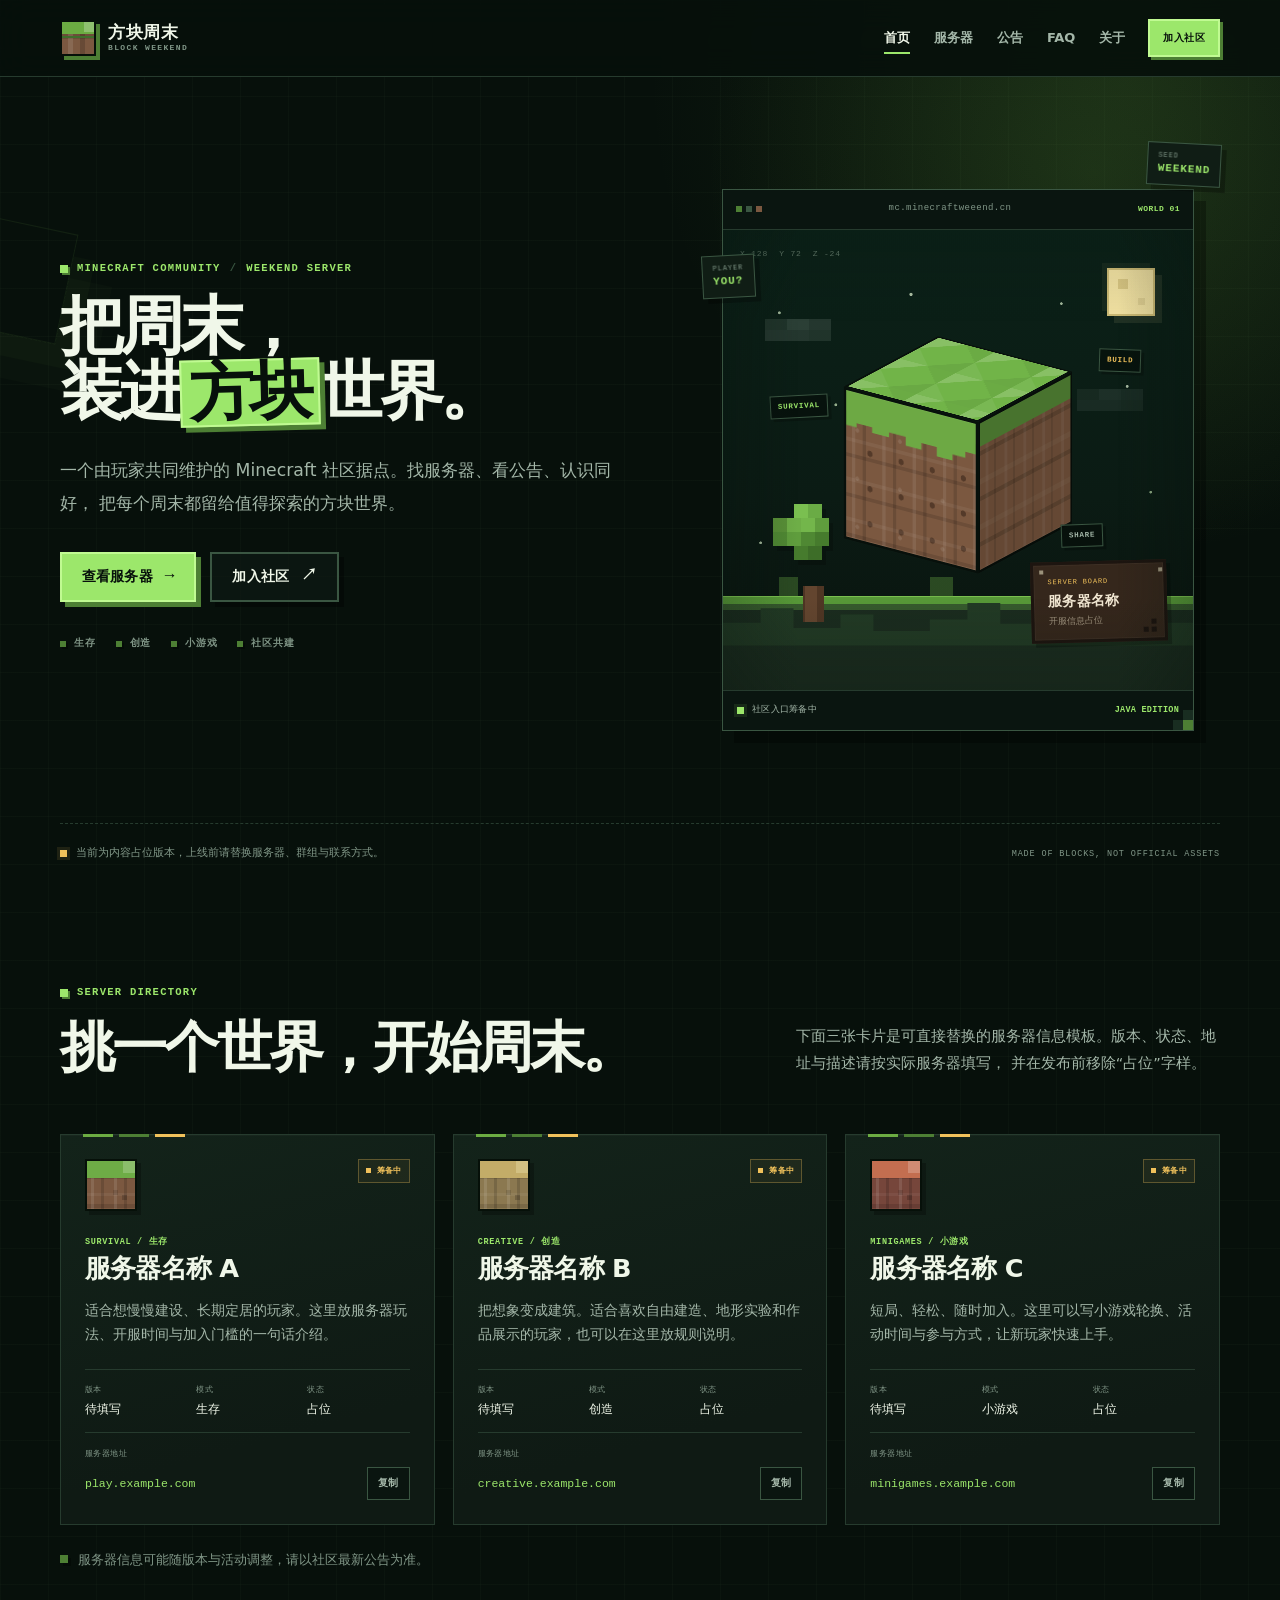
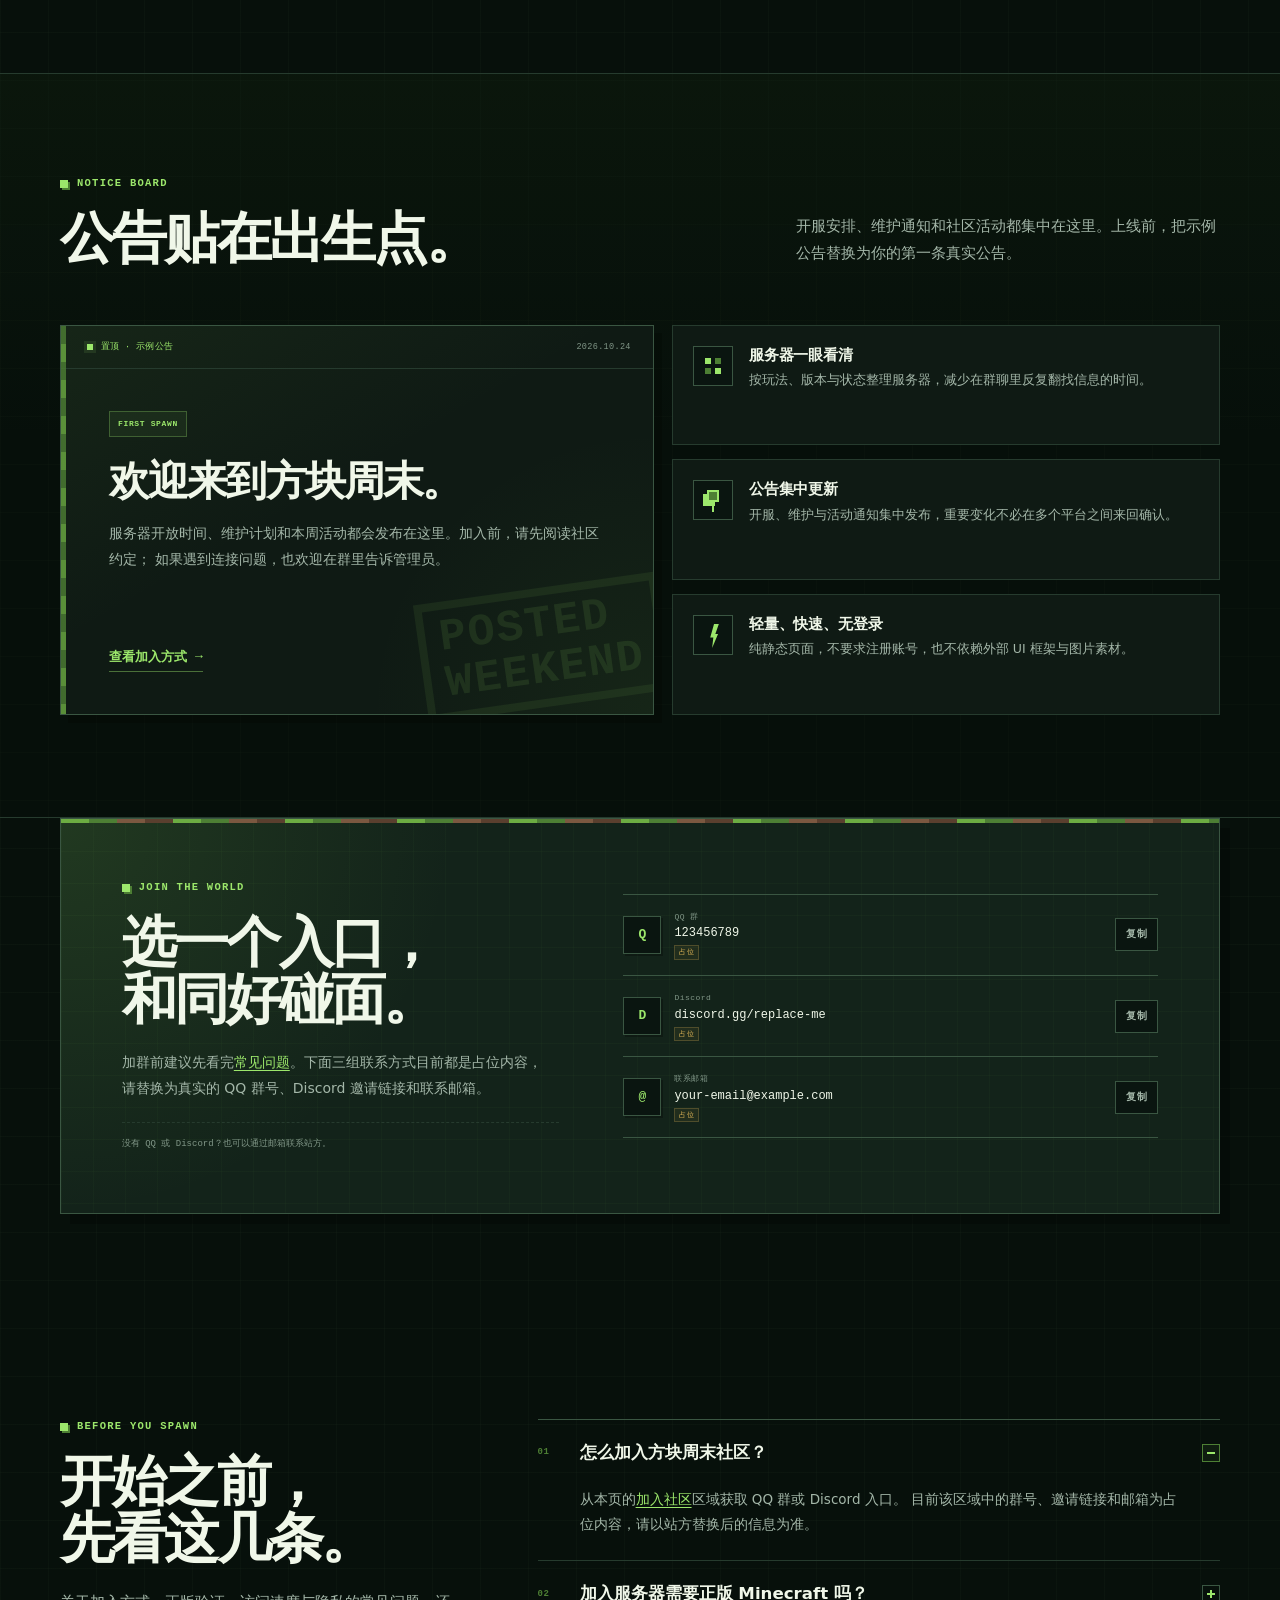
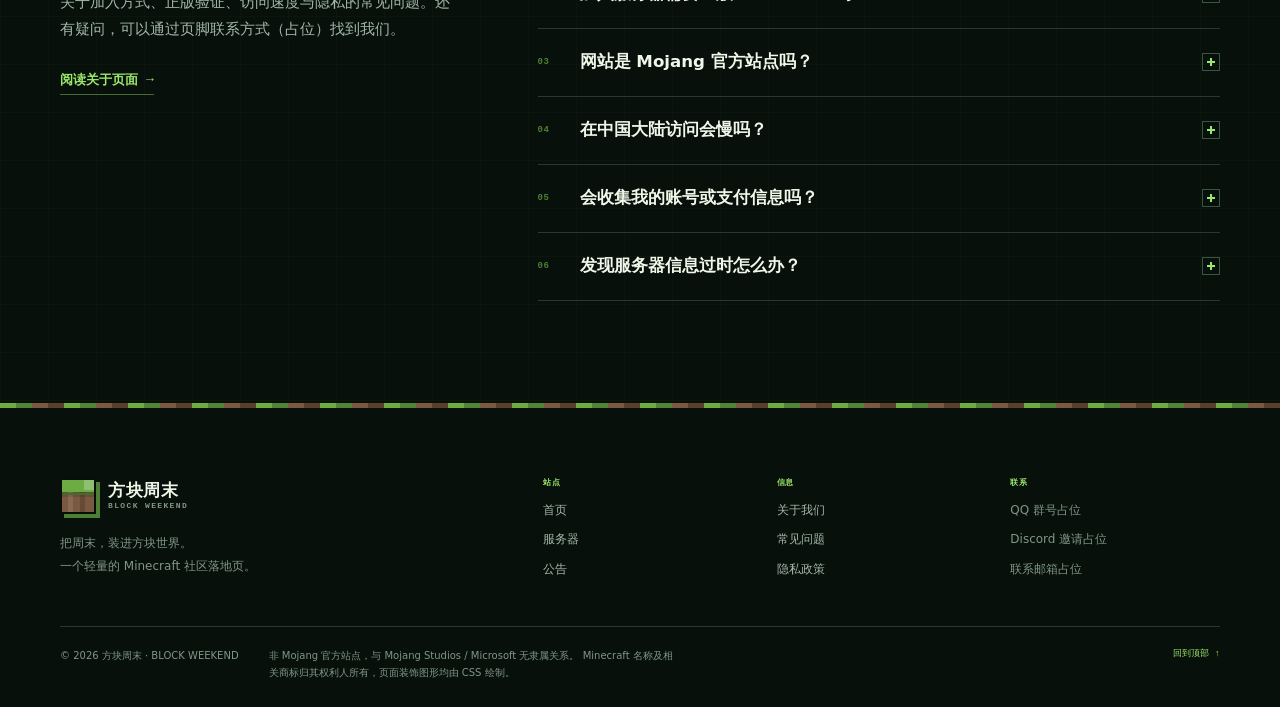
==== index.html @ be3f023f "Add files via upload" ====
<!DOCTYPE html>
<html lang="zh-CN">
<head>
  <meta charset="UTF-8">
  <meta name="viewport" content="width=device-width, initial-scale=1">
  <title>方块周末｜Minecraft 玩家社区与服务器导航</title>
  <meta name="description" content="方块周末是一处 Minecraft 玩家社区据点：浏览服务器导航、查看开服公告、了解加入方式。纯静态轻量页面，手机与桌面都能流畅访问。">
  <meta name="keywords" content="Minecraft,我的世界,MC服务器,服务器导航,Minecraft社区,方块周末,开服公告">
  <meta name="author" content="方块周末">
  <meta name="theme-color" content="#0a120e">
  <meta name="color-scheme" content="dark">
  <meta name="referrer" content="strict-origin-when-cross-origin">
  <link rel="canonical" href="https://mc.minecraftweeend.cn/">
  <link rel="icon" href="assets/img/favicon.svg" type="image/svg+xml">
  <link rel="stylesheet" href="assets/css/style.css">

  <!-- Open Graph / 社交平台分享信息 -->
  <meta property="og:locale" content="zh_CN">
  <meta property="og:type" content="website">
  <meta property="og:site_name" content="方块周末">
  <meta property="og:title" content="方块周末｜把周末，装进方块世界">
  <meta property="og:description" content="Minecraft 玩家社区与服务器导航：找服务器、看公告、认识同好。">
  <meta property="og:url" content="https://mc.minecraftweeend.cn/">
  <meta property="og:image" content="https://mc.minecraftweeend.cn/assets/img/og-cover.png">
  <meta property="og:image:type" content="image/png">
  <meta property="og:image:width" content="1200">
  <meta property="og:image:height" content="630">
  <meta property="og:image:alt" content="方块周末站点封面：深色像素风背景上的草方块与站点名称">
  <meta name="twitter:card" content="summary_large_image">
  <meta name="twitter:title" content="方块周末｜Minecraft 玩家社区与服务器导航">
  <meta name="twitter:description" content="找服务器、看公告、认识同好。一个轻量的 Minecraft 社区落地页。">
  <meta name="twitter:image" content="https://mc.minecraftweeend.cn/assets/img/og-cover.png">

  <!-- 尽早标记 JS 可用，移动端导航和渐进增强样式依赖这个 class -->
  <script>document.documentElement.classList.add('js');</script>

  <!-- 结构化数据：站点、组织与常见问题 -->
  <script type="application/ld+json">
  {
    "@context": "https://schema.org",
    "@graph": [
      {
        "@type": "WebSite",
        "@id": "https://mc.minecraftweeend.cn/#website",
        "url": "https://mc.minecraftweeend.cn/",
        "name": "方块周末",
        "alternateName": "BLOCK WEEKEND",
        "description": "Minecraft 玩家社区与服务器导航。",
        "inLanguage": "zh-CN"
      },
      {
        "@type": "Organization",
        "@id": "https://mc.minecraftweeend.cn/#organization",
        "name": "方块周末",
        "url": "https://mc.minecraftweeend.cn/",
        "logo": {
          "@type": "ImageObject",
          "url": "https://mc.minecraftweeend.cn/assets/img/favicon.svg"
        }
      },
      {
        "@type": "WebPage",
        "@id": "https://mc.minecraftweeend.cn/#webpage",
        "url": "https://mc.minecraftweeend.cn/",
        "name": "方块周末｜Minecraft 玩家社区与服务器导航",
        "isPartOf": { "@id": "https://mc.minecraftweeend.cn/#website" },
        "about": { "@id": "https://mc.minecraftweeend.cn/#organization" },
        "description": "浏览方块周末的服务器导航、社区公告与加入方式。",
        "inLanguage": "zh-CN"
      },
      {
        "@type": "FAQPage",
        "@id": "https://mc.minecraftweeend.cn/#faq",
        "mainEntity": [
          {
            "@type": "Question",
            "name": "怎么加入方块周末社区？",
            "acceptedAnswer": {
              "@type": "Answer",
              "text": "从首页的加入社区区域获取 QQ 群或 Discord 入口。目前该区域中的群号、邀请链接和邮箱为占位内容，请以站方替换后的信息为准。"
            }
          },
          {
            "@type": "Question",
            "name": "加入服务器需要正版 Minecraft 吗？",
            "acceptedAnswer": {
              "@type": "Answer",
              "text": "取决于具体服务器的设置。站点本身不提供游戏本体、账号或启动器；请在对应服务器说明中确认版本与正版验证要求。"
            }
          },
          {
            "@type": "Question",
            "name": "网站是 Mojang 官方站点吗？",
            "acceptedAnswer": {
              "@type": "Answer",
              "text": "不是。方块周末是玩家自建的信息与社区页面，与 Mojang Studios、Microsoft 没有隶属或授权关系。"
            }
          },
          {
            "@type": "Question",
            "name": "在中国大陆访问会慢吗？",
            "acceptedAnswer": {
              "@type": "Answer",
              "text": "本站计划托管在境外平台，且域名未完成 ICP 备案。跨境线路在晚高峰可能出现延迟、丢包或短时无法访问，这是使用非境内托管时可能出现的限制。"
            }
          },
          {
            "@type": "Question",
            "name": "会收集我的账号或支付信息吗？",
            "acceptedAnswer": {
              "@type": "Answer",
              "text": "不会。本站没有登录、数据库与支付功能，不主动要求你填写敏感信息。托管平台可能记录基础访问日志，详见隐私政策。"
            }
          },
          {
            "@type": "Question",
            "name": "发现服务器信息过时怎么办？",
            "acceptedAnswer": {
              "@type": "Answer",
              "text": "请通过页脚的联系方式占位处（替换后为真实邮箱）联系站方，或直接在社区群内反馈。信息更新后，我们也会同步修改公告与页面内容。"
            }
          }
        ]
      }
    ]
  }
  </script>
</head>
<body id="top">
  <a class="skip-link" href="#main-content">跳到主要内容</a>

  <header class="site-header" data-site-header>
    <div class="container header-inner">
      <a class="brand" href="index.html" aria-label="方块周末首页">
        <span class="brand-mark" aria-hidden="true"></span>
        <span class="brand-text">
          <strong>方块周末</strong>
          <small>BLOCK WEEKEND</small>
        </span>
      </a>

      <nav class="site-nav" id="site-menu" aria-label="主导航">
        <a class="nav-link is-active" href="index.html" aria-current="page">首页</a>
        <a class="nav-link" href="#servers">服务器</a>
        <a class="nav-link" href="#notice">公告</a>
        <a class="nav-link" href="#faq">FAQ</a>
        <a class="nav-link" href="about.html">关于</a>
        <a class="nav-join" href="#join">加入社区</a>
      </nav>

      <button class="nav-toggle" type="button" aria-expanded="false" aria-controls="site-menu" aria-label="打开导航菜单" data-nav-toggle>
        <span class="nav-toggle__label" data-nav-label>菜单</span>
        <span class="nav-toggle__icon" aria-hidden="true">
          <span></span>
          <span></span>
          <span></span>
        </span>
      </button>
    </div>
  </header>

  <main id="main-content">
    <!-- 首屏：站点介绍与 CSS 绘制的方块场景 -->
    <section class="hero" aria-labelledby="hero-title">
      <div class="container hero-layout">
        <div class="hero-copy">
          <p class="eyebrow hero-enter">
            <span class="pixel-dot" aria-hidden="true"></span>
            MINECRAFT COMMUNITY
            <span class="eyebrow-sep" aria-hidden="true">/</span>
            WEEKEND SERVER
          </p>

          <h1 class="hero-title hero-enter" id="hero-title">
            把周末，<br>
            装进<span class="highlight">方块</span>世界。
          </h1>

          <p class="hero-lead hero-enter">
            一个由玩家共同维护的 Minecraft 社区据点。找服务器、看公告、认识同好，
            把每个周末都留给值得探索的方块世界。
          </p>

          <div class="hero-actions hero-enter">
            <a class="btn btn--primary" href="#servers">
              查看服务器
              <span class="btn-arrow" aria-hidden="true">→</span>
            </a>
            <a class="btn btn--ghost" href="#join">
              加入社区
              <span class="btn-arrow" aria-hidden="true">↗</span>
            </a>
          </div>

          <ul class="hero-tags hero-enter" aria-label="社区玩法标签">
            <li>生存</li>
            <li>创造</li>
            <li>小游戏</li>
            <li>社区共建</li>
          </ul>
        </div>

        <!-- 装饰性世界预览：关键信息在页面其他区域均有可访问文本 -->
        <div class="hero-visual hero-enter" aria-hidden="true">
          <div class="sticker sticker--top">
            <span>SEED</span>
            <strong>WEEKEND</strong>
          </div>

          <div class="world-card">
            <div class="world-toolbar">
              <span class="window-dots"><i></i><i></i><i></i></span>
              <span class="world-url">mc.minecraftweeend.cn</span>
              <span class="world-index">WORLD 01</span>
            </div>

            <div class="world-scene">
              <div class="world-stars"></div>
              <div class="pixel-moon"></div>
              <div class="pixel-cloud pixel-cloud--a"></div>
              <div class="pixel-cloud pixel-cloud--b"></div>
              <div class="scene-coords">X 128&nbsp;&nbsp;Y 72&nbsp;&nbsp;Z -24</div>

              <div class="cube-stage">
                <div class="cube-float">
                  <div class="mega-cube">
                    <div class="cube-face cube-face--top"></div>
                    <div class="cube-face cube-face--front"></div>
                    <div class="cube-face cube-face--right"></div>
                    <div class="cube-face cube-face--back"></div>
                    <div class="cube-face cube-face--left"></div>
                  </div>
                </div>

                <span class="scene-label scene-label--a">SURVIVAL</span>
                <span class="scene-label scene-label--b">BUILD</span>
                <span class="scene-label scene-label--c">SHARE</span>
              </div>

              <div class="pixel-tree">
                <span class="pixel-tree__leaves"></span>
                <span class="pixel-tree__trunk"></span>
              </div>

              <div class="world-ground"></div>

              <div class="pixel-sign">
                <span class="pixel-sign__pin"></span>
                <span class="pixel-sign__eyebrow">SERVER BOARD</span>
                <strong>服务器名称</strong>
                <small>开服信息占位</small>
              </div>
            </div>

            <div class="world-footer">
              <span class="world-status"><i class="status-dot"></i> 社区入口筹备中</span>
              <span class="world-edition">JAVA EDITION</span>
            </div>
          </div>

          <div class="sticker sticker--bottom">
            <span>PLAYER</span>
            <strong>YOU?</strong>
          </div>
        </div>
      </div>

      <div class="container hero-footnote">
        <p><span class="status-dot status-dot--amber"></span> 当前为内容占位版本，上线前请替换服务器、群组与联系方式。</p>
        <span class="mono">MADE OF BLOCKS, NOT OFFICIAL ASSETS</span>
      </div>
    </section>

    <!-- 服务器导航 -->
    <section class="section" id="servers" aria-labelledby="servers-title">
      <div class="container">
        <div class="section-head reveal">
          <div>
            <p class="eyebrow">
              <span class="pixel-dot" aria-hidden="true"></span>
              SERVER DIRECTORY
            </p>
            <h2 class="section-title" id="servers-title">挑一个世界，开始周末。</h2>
          </div>
          <p class="section-desc">
            下面三张卡片是可直接替换的服务器信息模板。版本、状态、地址与描述请按实际服务器填写，
            并在发布前移除“占位”字样。
          </p>
        </div>

        <div class="server-grid">
          <article class="server-card reveal">
            <div class="server-card__top">
              <span class="block-icon block-icon--grass" aria-hidden="true"></span>
              <span class="state-tag">筹备中</span>
            </div>
            <div class="server-card__heading">
              <p class="server-type">SURVIVAL / 生存</p>
              <h3>服务器名称 A</h3>
            </div>
            <p class="server-desc">
              适合想慢慢建设、长期定居的玩家。这里放服务器玩法、开服时间与加入门槛的一句话介绍。
            </p>
            <dl class="server-meta">
              <div>
                <dt>版本</dt>
                <dd>待填写</dd>
              </div>
              <div>
                <dt>模式</dt>
                <dd>生存</dd>
              </div>
              <div>
                <dt>状态</dt>
                <dd>占位</dd>
              </div>
            </dl>
            <div class="server-address">
              <span class="server-address__label">服务器地址</span>
              <code>play.example.com</code>
              <button class="copy-btn" type="button" data-copy="play.example.com" data-copy-name="服务器地址">
                复制
              </button>
            </div>
          </article>

          <article class="server-card reveal" style="--reveal-delay: 80ms;">
            <div class="server-card__top">
              <span class="block-icon block-icon--creative" aria-hidden="true"></span>
              <span class="state-tag">筹备中</span>
            </div>
            <div class="server-card__heading">
              <p class="server-type">CREATIVE / 创造</p>
              <h3>服务器名称 B</h3>
            </div>
            <p class="server-desc">
              把想象变成建筑。适合喜欢自由建造、地形实验和作品展示的玩家，也可以在这里放规则说明。
            </p>
            <dl class="server-meta">
              <div>
                <dt>版本</dt>
                <dd>待填写</dd>
              </div>
              <div>
                <dt>模式</dt>
                <dd>创造</dd>
              </div>
              <div>
                <dt>状态</dt>
                <dd>占位</dd>
              </div>
            </dl>
            <div class="server-address">
              <span class="server-address__label">服务器地址</span>
              <code>creative.example.com</code>
              <button class="copy-btn" type="button" data-copy="creative.example.com" data-copy-name="服务器地址">
                复制
              </button>
            </div>
          </article>

          <article class="server-card reveal" style="--reveal-delay: 160ms;">
            <div class="server-card__top">
              <span class="block-icon block-icon--minigame" aria-hidden="true"></span>
              <span class="state-tag">筹备中</span>
            </div>
            <div class="server-card__heading">
              <p class="server-type">MINIGAMES / 小游戏</p>
              <h3>服务器名称 C</h3>
            </div>
            <p class="server-desc">
              短局、轻松、随时加入。这里可以写小游戏轮换、活动时间与参与方式，让新玩家快速上手。
            </p>
            <dl class="server-meta">
              <div>
                <dt>版本</dt>
                <dd>待填写</dd>
              </div>
              <div>
                <dt>模式</dt>
                <dd>小游戏</dd>
              </div>
              <div>
                <dt>状态</dt>
                <dd>占位</dd>
              </div>
            </dl>
            <div class="server-address">
              <span class="server-address__label">服务器地址</span>
              <code>minigames.example.com</code>
              <button class="copy-btn" type="button" data-copy="minigames.example.com" data-copy-name="服务器地址">
                复制
              </button>
            </div>
          </article>
        </div>

        <p class="section-note reveal">
          <span class="note-mark" aria-hidden="true"></span>
          服务器信息可能随版本与活动调整，请以社区最新公告为准。
        </p>
      </div>
    </section>

    <!-- 公告与特色 -->
    <section class="section section--notice" id="notice" aria-labelledby="notice-title">
      <div class="container">
        <div class="section-head reveal">
          <div>
            <p class="eyebrow">
              <span class="pixel-dot" aria-hidden="true"></span>
              NOTICE BOARD
            </p>
            <h2 class="section-title" id="notice-title">公告贴在出生点。</h2>
          </div>
          <p class="section-desc">
            开服安排、维护通知和社区活动都集中在这里。上线前，把示例公告替换为你的第一条真实公告。
          </p>
        </div>

        <div class="notice-layout">
          <article class="notice-card reveal">
            <div class="notice-card__bar">
              <span class="notice-status"><i class="status-dot"></i> 置顶 · 示例公告</span>
              <time datetime="2026-10-24">2026.10.24</time>
            </div>
            <div class="notice-card__body">
              <span class="tag">FIRST SPAWN</span>
              <h3>欢迎来到方块周末。</h3>
              <p>
                服务器开放时间、维护计划和本周活动都会发布在这里。加入前，请先阅读社区约定；
                如果遇到连接问题，也欢迎在群里告诉管理员。
              </p>
              <a class="text-link" href="#join">
                查看加入方式
                <span aria-hidden="true">→</span>
              </a>
            </div>
            <div class="notice-card__stamp" aria-hidden="true">
              <span>POSTED</span>
              <span>WEEKEND</span>
            </div>
          </article>

          <div class="feature-stack">
            <article class="feature-card reveal" style="--reveal-delay: 80ms;">
              <span class="feature-icon feature-icon--grid" aria-hidden="true"></span>
              <div>
                <h3>服务器一眼看清</h3>
                <p>按玩法、版本与状态整理服务器，减少在群聊里反复翻找信息的时间。</p>
              </div>
            </article>

            <article class="feature-card reveal" style="--reveal-delay: 140ms;">
              <span class="feature-icon feature-icon--pin" aria-hidden="true"></span>
              <div>
                <h3>公告集中更新</h3>
                <p>开服、维护与活动通知集中发布，重要变化不必在多个平台之间来回确认。</p>
              </div>
            </article>

            <article class="feature-card reveal" style="--reveal-delay: 200ms;">
              <span class="feature-icon feature-icon--bolt" aria-hidden="true"></span>
              <div>
                <h3>轻量、快速、无登录</h3>
                <p>纯静态页面，不要求注册账号，也不依赖外部 UI 框架与图片素材。</p>
              </div>
            </article>
          </div>
        </div>
      </div>
    </section>

    <!-- 加入方式：QQ / Discord / 邮箱均为占位内容 -->
    <section class="join-section" id="join" aria-labelledby="join-title">
      <div class="container">
        <div class="join-panel reveal">
          <div class="join-copy">
            <p class="eyebrow">
              <span class="pixel-dot" aria-hidden="true"></span>
              JOIN THE WORLD
            </p>
            <h2 class="section-title" id="join-title">选一个入口，<br>和同好碰面。</h2>
            <p>
              加群前建议先看完<a href="#faq">常见问题</a>。下面三组联系方式目前都是占位内容，
              请替换为真实的 QQ 群号、Discord 邀请链接和联系邮箱。
            </p>
            <p class="join-small">没有 QQ 或 Discord？也可以通过邮箱联系站方。</p>
          </div>

          <ul class="contact-list" aria-label="社区联系方式">
            <li class="contact-row">
              <span class="contact-glyph" aria-hidden="true">Q</span>
              <span class="contact-text">
                <span class="contact-label">QQ 群</span>
                <strong>123456789</strong>
                <span class="contact-placeholder">占位</span>
              </span>
              <button class="copy-btn" type="button" data-copy="123456789" data-copy-name="QQ 群号">复制</button>
            </li>

            <li class="contact-row">
              <span class="contact-glyph" aria-hidden="true">D</span>
              <span class="contact-text">
                <span class="contact-label">Discord</span>
                <strong>discord.gg/replace-me</strong>
                <span class="contact-placeholder">占位</span>
              </span>
              <button class="copy-btn" type="button" data-copy="https://discord.gg/replace-me" data-copy-name="Discord 邀请链接">复制</button>
            </li>

            <li class="contact-row">
              <span class="contact-glyph" aria-hidden="true">@</span>
              <span class="contact-text">
                <span class="contact-label">联系邮箱</span>
                <strong>your-email@example.com</strong>
                <span class="contact-placeholder">占位</span>
              </span>
              <button class="copy-btn" type="button" data-copy="your-email@example.com" data-copy-name="联系邮箱">复制</button>
            </li>
          </ul>
        </div>
      </div>
    </section>

    <!-- 常见问题 -->
    <section class="section" id="faq" aria-labelledby="faq-title">
      <div class="container faq-layout">
        <div class="faq-intro reveal">
          <p class="eyebrow">
            <span class="pixel-dot" aria-hidden="true"></span>
            BEFORE YOU SPAWN
          </p>
          <h2 class="section-title" id="faq-title">开始之前，<br>先看这几条。</h2>
          <p class="section-desc">
            关于加入方式、正版验证、访问速度与隐私的常见问题。还有疑问，可以通过页脚联系方式（占位）找到我们。
          </p>
          <a class="text-link" href="about.html">阅读关于页面 <span aria-hidden="true">→</span></a>
        </div>

        <div class="faq-list reveal" style="--reveal-delay: 80ms;">
          <details class="faq-item" open>
            <summary>
              <span class="faq-index" aria-hidden="true">01</span>
              <span class="faq-question">怎么加入方块周末社区？</span>
              <span class="faq-plus" aria-hidden="true"></span>
            </summary>
            <div class="faq-answer">
              <p>
                从本页的<a href="#join">加入社区</a>区域获取 QQ 群或 Discord 入口。
                目前该区域中的群号、邀请链接和邮箱为占位内容，请以站方替换后的信息为准。
              </p>
            </div>
          </details>

          <details class="faq-item">
            <summary>
              <span class="faq-index" aria-hidden="true">02</span>
              <span class="faq-question">加入服务器需要正版 Minecraft 吗？</span>
              <span class="faq-plus" aria-hidden="true"></span>
            </summary>
            <div class="faq-answer">
              <p>
                取决于具体服务器的设置。站点本身不提供游戏本体、账号或启动器；
                请在对应服务器说明中确认支持的版本与正版验证要求。
              </p>
            </div>
          </details>

          <details class="faq-item">
            <summary>
              <span class="faq-index" aria-hidden="true">03</span>
              <span class="faq-question">网站是 Mojang 官方站点吗？</span>
              <span class="faq-plus" aria-hidden="true"></span>
            </summary>
            <div class="faq-answer">
              <p>
                不是。方块周末是玩家自建的信息与社区页面，与 Mojang Studios、Microsoft
                没有隶属或授权关系。页面中的方块图形均由 CSS 绘制，不使用官方素材。
              </p>
            </div>
          </details>

          <details class="faq-item">
            <summary>
              <span class="faq-index" aria-hidden="true">04</span>
              <span class="faq-question">在中国大陆访问会慢吗？</span>
              <span class="faq-plus" aria-hidden="true"></span>
            </summary>
            <div class="faq-answer">
              <p>
                本站计划托管在境外平台，且域名未完成 ICP 备案。跨境线路在晚高峰可能出现延迟、
                丢包或短时无法访问，这是使用非境内托管时可能遇到的限制，并非刻意限制访问。
              </p>
            </div>
          </details>

          <details class="faq-item">
            <summary>
              <span class="faq-index" aria-hidden="true">05</span>
              <span class="faq-question">会收集我的账号或支付信息吗？</span>
              <span class="faq-plus" aria-hidden="true"></span>
            </summary>
            <div class="faq-answer">
              <p>
                不会。本站没有登录、数据库与支付功能，不主动要求你填写敏感信息。
                托管平台可能记录基础访问日志，详情请阅读<a href="privacy.html">隐私政策</a>。
              </p>
            </div>
          </details>

          <details class="faq-item">
            <summary>
              <span class="faq-index" aria-hidden="true">06</span>
              <span class="faq-question">发现服务器信息过时怎么办？</span>
              <span class="faq-plus" aria-hidden="true"></span>
            </summary>
            <div class="faq-answer">
              <p>
                请通过页脚的“联系方式占位”找到站方（替换后为真实邮箱），或直接在社区群内反馈。
                信息更新后，我们也会同步修改公告与页面内容。
              </p>
            </div>
          </details>
        </div>
      </div>
    </section>
  </main>

  <footer class="site-footer">
    <div class="container">
      <div class="footer-main">
        <div class="footer-brand">
          <a class="brand" href="index.html" aria-label="方块周末首页">
            <span class="brand-mark" aria-hidden="true"></span>
            <span class="brand-text">
              <strong>方块周末</strong>
              <small>BLOCK WEEKEND</small>
            </span>
          </a>
          <p>把周末，装进方块世界。<br>一个轻量的 Minecraft 社区落地页。</p>
        </div>

        <nav class="footer-nav" aria-label="页脚导航">
          <div>
            <h2>站点</h2>
            <a href="index.html">首页</a>
            <a href="#servers">服务器</a>
            <a href="#notice">公告</a>
          </div>
          <div>
            <h2>信息</h2>
            <a href="about.html">关于我们</a>
            <a href="#faq">常见问题</a>
            <a href="privacy.html">隐私政策</a>
          </div>
          <div>
            <h2>联系</h2>
            <span>QQ 群号占位</span>
            <span>Discord 邀请占位</span>
            <span>联系邮箱占位</span>
          </div>
        </nav>
      </div>

      <div class="footer-bottom">
        <p>© <span data-current-year>2026</span> 方块周末 · BLOCK WEEKEND</p>
        <p class="footer-legal">
          非 Mojang 官方站点，与 Mojang Studios / Microsoft 无隶属关系。
          Minecraft 名称及相关商标归其权利人所有，页面装饰图形均由 CSS 绘制。
        </p>
        <a class="back-to-top" href="#top">回到顶部 <span aria-hidden="true">↑</span></a>
      </div>
    </div>
  </footer>

  <!-- 复制反馈的无障碍播报区 -->
  <div class="toast" role="status" aria-live="polite" aria-atomic="true" data-toast></div>

  <script src="assets/js/main.js" defer></script>
</body>
</html>
---- assets/css/style.css ----
/* ==========================================================================
   方块周末 · 全站样式
   纯手写 CSS，无外部字体与图片依赖；方块、草地、云朵均由 CSS 绘制。
   ========================================================================== */

/* ---------- 1. 设计变量 ---------- */
:root {
  /* 颜色：深色方块世界 + 草方块绿 */
  --bg: #07100b;
  --bg-soft: #0a1510;
  --surface: #0f1a14;
  --surface-2: #13231a;
  --surface-3: #192d21;
  --line: #263b2e;
  --line-strong: #3a5642;

  --text: #f0f7e9;
  --muted: #a4b7a9;
  --muted-2: #809687;

  --green: #9ce76b;
  --green-bright: #c0fa92;
  --green-deep: #4d7f34;
  --grass: #6cac42;
  --dirt: #7b5840;
  --dirt-dark: #5a3f2e;
  --amber: #f0c15b;
  --red: #f47e69;

  /* 字体：优先使用系统字体，避免请求外部字体 */
  --font-sans: "PingFang SC", "Hiragino Sans GB", "Microsoft YaHei",
    "Noto Sans SC", "Source Han Sans SC", system-ui, -apple-system, sans-serif;
  --font-mono: "SFMono-Regular", Consolas, "Liberation Mono", Menlo, monospace;

  --container: 1160px;
  --header-height: 76px;
  --ease: cubic-bezier(0.2, 0.65, 0.3, 1);
  --shadow-pixel: 6px 6px 0 rgba(1, 6, 3, 0.4);
}

/* ---------- 2. 基础重置 ---------- */
*,
*::before,
*::after {
  box-sizing: border-box;
}

html {
  scroll-behavior: smooth;
  scroll-padding-top: calc(var(--header-height) + 24px);
  -webkit-text-size-adjust: 100%;
}

body {
  min-width: 320px;
  margin: 0;
  color: var(--text);
  background-color: var(--bg);
  background-image:
    radial-gradient(circle at 88% 2%, rgba(108, 172, 66, 0.12), transparent 30rem),
    linear-gradient(rgba(154, 197, 132, 0.028) 1px, transparent 1px),
    linear-gradient(90deg, rgba(154, 197, 132, 0.028) 1px, transparent 1px);
  background-size: auto, 48px 48px, 48px 48px;
  font-family: var(--font-sans);
  font-size: 16px;
  line-height: 1.7;
  overflow-x: hidden;
  -webkit-font-smoothing: antialiased;
  text-rendering: optimizeLegibility;
}

body.nav-open {
  overflow: hidden;
}

h1,
h2,
h3,
h4,
p,
ul,
ol,
dl,
dd,
figure {
  margin-top: 0;
}

h1,
h2,
h3,
h4 {
  color: var(--text);
  font-weight: 800;
  line-height: 1.15;
  letter-spacing: -0.025em;
  text-wrap: balance;
}

p {
  margin-bottom: 1rem;
}

ul,
ol {
  padding-left: 1.25rem;
}

a {
  color: inherit;
  text-decoration-thickness: 1px;
  text-underline-offset: 3px;
}

a:hover {
  color: var(--green);
}

button {
  font: inherit;
  color: inherit;
}

code {
  font-family: var(--font-mono);
}

::selection {
  color: #07100b;
  background: var(--green);
}

:focus-visible {
  outline: 3px solid var(--green-bright);
  outline-offset: 4px;
}

[hidden] {
  display: none !important;
}

/* ---------- 3. 工具类与通用布局 ---------- */
.container {
  width: min(var(--container), calc(100% - 3rem));
  margin-inline: auto;
}

.mono {
  font-family: var(--font-mono);
}

.visually-hidden {
  position: absolute !important;
  width: 1px !important;
  height: 1px !important;
  padding: 0 !important;
  margin: -1px !important;
  overflow: hidden !important;
  clip: rect(0 0 0 0) !important;
  white-space: nowrap !important;
  border: 0 !important;
}

.skip-link {
  position: fixed;
  top: 12px;
  left: 12px;
  z-index: 1000;
  padding: 10px 16px;
  color: #07100b;
  background: var(--green);
  border: 2px solid var(--green-bright);
  font-weight: 800;
  text-decoration: none;
  transform: translateY(-160%);
  transition: transform 0.2s var(--ease);
}

.skip-link:focus {
  color: #07100b;
  transform: translateY(0);
}

.section {
  position: relative;
  padding-block: clamp(4.5rem, 8vw, 7.5rem);
}

.section--notice {
  border-block: 1px solid var(--line);
  background:
    linear-gradient(180deg, rgba(109, 169, 70, 0.045), transparent 50%),
    rgba(7, 16, 11, 0.35);
}

.section-head {
  display: grid;
  grid-template-columns: minmax(0, 1.05fr) minmax(280px, 0.65fr);
  gap: clamp(1.5rem, 4vw, 4rem);
  align-items: end;
  margin-bottom: clamp(2.4rem, 4.5vw, 4rem);
}

.section-title {
  margin-bottom: 0;
  font-size: clamp(2.1rem, 4.3vw, 3.7rem);
  font-weight: 900;
  line-height: 1.04;
  letter-spacing: -0.05em;
}

.section-desc {
  max-width: 48ch;
  margin: 0;
  color: var(--muted);
  font-size: 14.5px;
  line-height: 1.85;
  text-wrap: pretty;
}

.section-note {
  display: flex;
  align-items: flex-start;
  gap: 10px;
  margin: 24px 0 0;
  color: var(--muted-2);
  font-size: 12.5px;
}

.note-mark {
  flex: 0 0 auto;
  width: 8px;
  height: 8px;
  margin-top: 6px;
  background: var(--green-deep);
  box-shadow: 3px 3px 0 rgba(0, 0, 0, 0.3);
}

.eyebrow {
  display: flex;
  flex-wrap: wrap;
  align-items: center;
  gap: 9px;
  margin: 0 0 18px;
  color: var(--green);
  font-family: var(--font-mono);
  font-size: 10.5px;
  font-weight: 700;
  line-height: 1.5;
  letter-spacing: 0.12em;
  text-transform: uppercase;
}

.eyebrow-sep {
  color: var(--line-strong);
}

.pixel-dot {
  display: inline-block;
  flex: 0 0 auto;
  width: 8px;
  height: 8px;
  background: var(--green);
  box-shadow: 2px 2px 0 var(--green-deep);
}

.status-dot {
  display: inline-block;
  flex: 0 0 auto;
  width: 7px;
  height: 7px;
  background: var(--green);
  box-shadow: 0 0 0 3px rgba(156, 231, 107, 0.1);
  animation: statusPulse 2.6s ease-in-out infinite;
}

.status-dot--amber {
  background: var(--amber);
  box-shadow: 0 0 0 3px rgba(240, 193, 91, 0.1);
}

/* ---------- 4. 按钮与链接 ---------- */
.btn {
  display: inline-flex;
  align-items: center;
  justify-content: center;
  gap: 12px;
  min-height: 50px;
  padding: 12px 20px;
  border: 2px solid transparent;
  font-size: 14px;
  font-weight: 800;
  line-height: 1.35;
  letter-spacing: 0.01em;
  text-align: center;
  text-decoration: none;
  cursor: pointer;
  transition:
    transform 0.18s var(--ease),
    box-shadow 0.18s var(--ease),
    border-color 0.18s var(--ease),
    background-color 0.18s var(--ease),
    color 0.18s var(--ease);
}

.btn-arrow {
  font-family: var(--font-mono);
  font-size: 16px;
  transition: transform 0.18s var(--ease);
}

.btn:hover .btn-arrow {
  transform: translateX(3px);
}

.btn--primary {
  color: #07100b;
  background: var(--green);
  border-color: var(--green-bright);
  box-shadow: 5px 5px 0 var(--green-deep);
}

.btn--primary:hover {
  color: #07100b;
  background: var(--green-bright);
  transform: translate(-2px, -2px);
  box-shadow: 7px 7px 0 var(--green-deep);
}

.btn--primary:active {
  transform: translate(2px, 2px);
  box-shadow: 2px 2px 0 var(--green-deep);
}

.btn--ghost {
  color: var(--text);
  background: rgba(15, 26, 20, 0.72);
  border-color: var(--line-strong);
  box-shadow: 5px 5px 0 rgba(0, 0, 0, 0.35);
}

.btn--ghost:hover {
  color: var(--green-bright);
  background: var(--surface-2);
  border-color: var(--green-deep);
  transform: translate(-2px, -2px);
  box-shadow: 7px 7px 0 rgba(0, 0, 0, 0.35);
}

.btn--ghost:active {
  transform: translate(2px, 2px);
  box-shadow: 2px 2px 0 rgba(0, 0, 0, 0.35);
}

.text-link {
  display: inline-flex;
  align-items: center;
  gap: 8px;
  width: fit-content;
  padding-bottom: 3px;
  color: var(--green);
  border-bottom: 1px solid rgba(156, 231, 107, 0.42);
  font-size: 13px;
  font-weight: 700;
  text-decoration: none;
  transition: border-color 0.18s var(--ease), color 0.18s var(--ease);
}

.text-link:hover {
  color: var(--green-bright);
  border-color: var(--green-bright);
}

.text-link span {
  font-family: var(--font-mono);
  transition: transform 0.18s var(--ease);
}

.text-link:hover span {
  transform: translateX(3px);
}

.copy-btn {
  display: inline-flex;
  flex: 0 0 auto;
  align-items: center;
  justify-content: center;
  min-height: 32px;
  padding: 7px 10px;
  color: var(--muted);
  background: var(--bg-soft);
  border: 1px solid var(--line-strong);
  font-family: var(--font-mono);
  font-size: 10px;
  font-weight: 700;
  letter-spacing: 0.04em;
  cursor: pointer;
  transition:
    color 0.18s var(--ease),
    background-color 0.18s var(--ease),
    border-color 0.18s var(--ease),
    transform 0.18s var(--ease);
}

.copy-btn:hover {
  color: var(--green);
  background: var(--surface-2);
  border-color: var(--green-deep);
}

.copy-btn:active {
  transform: translate(1px, 1px);
}

.copy-btn.is-copied {
  color: #07100b;
  background: var(--green);
  border-color: var(--green-bright);
}

/* ---------- 5. 顶部导航 ---------- */
.site-header {
  position: sticky;
  top: 0;
  z-index: 100;
  background: rgba(7, 16, 11, 0.84);
  border-bottom: 1px solid var(--line);
  -webkit-backdrop-filter: blur(16px);
  backdrop-filter: blur(16px);
  transition: background-color 0.25s var(--ease), box-shadow 0.25s var(--ease);
}

.site-header.is-scrolled {
  background: rgba(7, 16, 11, 0.96);
  box-shadow: 0 10px 34px rgba(0, 0, 0, 0.24);
}

.header-inner {
  position: relative;
  display: flex;
  flex-wrap: wrap;
  align-items: center;
  gap: 24px;
  min-height: var(--header-height);
}

.brand {
  display: inline-flex;
  flex: 0 0 auto;
  align-items: center;
  gap: 12px;
  margin-right: auto;
  color: var(--text);
  text-decoration: none;
}

.brand:hover {
  color: var(--text);
}

.brand-mark {
  position: relative;
  display: block;
  flex: 0 0 auto;
  width: 36px;
  height: 36px;
  background-color: var(--dirt);
  background-image:
    linear-gradient(to bottom, var(--grass) 0 37%, transparent 37%),
    linear-gradient(90deg, transparent 0 18%, rgba(255, 255, 255, 0.1) 18% 34%, transparent 34% 57%, rgba(0, 0, 0, 0.16) 57% 72%, transparent 72%),
    linear-gradient(0deg, transparent 0 48%, rgba(0, 0, 0, 0.12) 48% 62%, transparent 62%);
  border: 2px solid #061009;
  box-shadow: 4px 4px 0 var(--green-deep);
  transition: transform 0.18s var(--ease), box-shadow 0.18s var(--ease);
}

.brand-mark::before {
  content: "";
  position: absolute;
  top: 0;
  right: 0;
  width: 10px;
  height: 10px;
  background: rgba(255, 255, 255, 0.24);
}

.brand-mark::after {
  content: "";
  position: absolute;
  top: 43%;
  left: 0;
  width: 100%;
  height: 2px;
  background: #3f6f2b;
}

.brand:hover .brand-mark {
  transform: translate(-2px, -2px);
  box-shadow: 6px 6px 0 var(--green-deep);
}

.brand-text {
  display: flex;
  flex-direction: column;
  gap: 2px;
  line-height: 1.1;
}

.brand-text strong {
  font-size: 17px;
  font-weight: 900;
  letter-spacing: 0.03em;
}

.brand-text small {
  color: var(--muted-2);
  font-family: var(--font-mono);
  font-size: 8px;
  font-weight: 700;
  letter-spacing: 0.17em;
}

.site-nav {
  display: flex;
  align-items: center;
  gap: 2px;
}

.nav-link {
  position: relative;
  padding: 10px 11px;
  color: var(--muted);
  font-size: 13px;
  font-weight: 600;
  text-decoration: none;
  transition: color 0.18s var(--ease);
}

.nav-link::after {
  content: "";
  position: absolute;
  right: 11px;
  bottom: 5px;
  left: 11px;
  height: 2px;
  background: var(--green);
  transform: scaleX(0);
  transform-origin: left center;
  transition: transform 0.2s var(--ease);
}

.nav-link:hover,
.nav-link.is-active {
  color: var(--text);
}

.nav-link:hover::after,
.nav-link.is-active::after {
  transform: scaleX(1);
}

.nav-join {
  display: inline-flex;
  align-items: center;
  justify-content: center;
  min-height: 38px;
  margin-left: 10px;
  padding: 8px 13px;
  color: #07100b;
  background: var(--green);
  border: 2px solid var(--green-bright);
  box-shadow: 3px 3px 0 var(--green-deep);
  font-family: var(--font-mono);
  font-size: 10px;
  font-weight: 700;
  letter-spacing: 0.04em;
  text-decoration: none;
  transition:
    transform 0.18s var(--ease),
    box-shadow 0.18s var(--ease),
    background-color 0.18s var(--ease);
}

.nav-join:hover {
  color: #07100b;
  background: var(--green-bright);
  transform: translate(-1px, -1px);
  box-shadow: 4px 4px 0 var(--green-deep);
}

.nav-toggle {
  display: none;
  flex: 0 0 auto;
  align-items: center;
  gap: 10px;
  min-height: 42px;
  padding: 8px 10px;
  color: var(--muted);
  background: var(--surface);
  border: 1px solid var(--line-strong);
  font-family: var(--font-mono);
  font-size: 10px;
  font-weight: 700;
  letter-spacing: 0.08em;
  cursor: pointer;
}

.nav-toggle__icon {
  display: flex;
  flex-direction: column;
  gap: 4px;
  width: 18px;
}

.nav-toggle__icon span {
  display: block;
  width: 18px;
  height: 2px;
  background: currentColor;
  transition: transform 0.2s var(--ease), opacity 0.2s var(--ease);
}

.nav-toggle[aria-expanded="true"] .nav-toggle__icon span:nth-child(1) {
  transform: translateY(6px) rotate(45deg);
}

.nav-toggle[aria-expanded="true"] .nav-toggle__icon span:nth-child(2) {
  opacity: 0;
}

.nav-toggle[aria-expanded="true"] .nav-toggle__icon span:nth-child(3) {
  transform: translateY(-6px) rotate(-45deg);
}

/* ---------- 6. 首屏 ---------- */
.hero {
  position: relative;
  isolation: isolate;
  padding-top: clamp(3.5rem, 7vw, 6.5rem);
  overflow: hidden;
}

.hero::before {
  content: "";
  position: absolute;
  z-index: -1;
  top: -25vw;
  right: -18vw;
  width: 65vw;
  height: 65vw;
  border-radius: 50%;
  background: radial-gradient(circle, rgba(108, 172, 66, 0.14), transparent 66%);
  pointer-events: none;
}

.hero::after {
  content: "";
  position: absolute;
  z-index: -1;
  top: 18%;
  left: -44px;
  width: 112px;
  height: 112px;
  border: 1px solid rgba(156, 231, 107, 0.08);
  box-shadow:
    22px 22px 0 rgba(156, 231, 107, 0.025),
    44px 44px 0 rgba(156, 231, 107, 0.015);
  transform: rotate(12deg);
  pointer-events: none;
}

.hero-layout {
  display: grid;
  grid-template-columns: minmax(0, 1.03fr) minmax(360px, 0.97fr);
  gap: clamp(2rem, 5vw, 5rem);
  align-items: center;
}

.hero-copy {
  max-width: 680px;
}

.hero-title {
  margin-bottom: 0;
  font-size: clamp(2.9rem, 5vw, 4.75rem);
  font-weight: 900;
  line-height: 0.99;
  letter-spacing: -0.06em;
}

.highlight {
  position: relative;
  display: inline-block;
  padding: 0 0.12em 0.04em;
  color: #07100b;
  background: var(--green);
  border: 2px solid var(--green-bright);
  box-shadow: 0.08em 0.08em 0 var(--green-deep);
  line-height: 0.95;
  transform: rotate(-1.5deg);
}

.hero-lead {
  max-width: 35em;
  margin: 28px 0 0;
  color: var(--muted);
  font-size: clamp(0.98rem, 1.35vw, 1.08rem);
  line-height: 1.9;
  text-wrap: pretty;
}

.hero-actions {
  display: flex;
  flex-wrap: wrap;
  gap: 14px;
  margin-top: 32px;
}

.hero-tags {
  display: flex;
  flex-wrap: wrap;
  gap: 10px 20px;
  margin: 34px 0 0;
  padding: 0;
  color: var(--muted-2);
  font-family: var(--font-mono);
  font-size: 9.5px;
  font-weight: 700;
  letter-spacing: 0.08em;
  list-style: none;
  text-transform: uppercase;
}

.hero-tags li {
  display: flex;
  align-items: center;
  gap: 8px;
}

.hero-tags li::before {
  content: "";
  width: 6px;
  height: 6px;
  background: var(--green-deep);
  box-shadow: 2px 2px 0 rgba(0, 0, 0, 0.3);
}

/* ---------- 7. 首屏世界预览 ---------- */
.hero-visual {
  position: relative;
  width: 100%;
  max-width: 510px;
  margin-left: auto;
  padding: 22px 26px 16px 12px;
}

.world-card {
  position: relative;
  overflow: hidden;
  background: var(--surface);
  border: 1px solid var(--line-strong);
  box-shadow:
    12px 12px 0 rgba(0, 0, 0, 0.3),
    inset 0 0 0 1px rgba(255, 255, 255, 0.025);
}

.world-card::after {
  content: "";
  position: absolute;
  z-index: 8;
  right: 0;
  bottom: 0;
  width: 10px;
  height: 10px;
  background: var(--green-deep);
  box-shadow: -10px 0 0 var(--surface-3), 0 -10px 0 var(--surface-3);
  pointer-events: none;
}

.world-toolbar {
  display: flex;
  align-items: center;
  gap: 12px;
  min-height: 40px;
  padding: 9px 13px;
  background: #0a1510;
  border-bottom: 1px solid var(--line);
  font-family: var(--font-mono);
  font-size: 9px;
  letter-spacing: 0.05em;
}

.window-dots {
  display: flex;
  flex: 0 0 auto;
  gap: 4px;
}

.window-dots i {
  display: block;
  width: 6px;
  height: 6px;
  background: var(--line-strong);
}

.window-dots i:first-child {
  background: var(--green-deep);
}

.window-dots i:last-child {
  background: var(--dirt);
}

.world-url {
  flex: 1;
  overflow: hidden;
  color: var(--muted-2);
  text-align: center;
  text-overflow: ellipsis;
  white-space: nowrap;
}

.world-index {
  flex: 0 0 auto;
  color: var(--green);
  font-size: 8px;
  font-weight: 700;
}

.world-scene {
  position: relative;
  height: 460px;
  overflow: hidden;
  background:
    linear-gradient(180deg, #0b2118 0%, #0b1b14 58%, #09130e 100%);
  perspective: 980px;
}

.world-scene::after {
  content: "";
  position: absolute;
  inset: 0;
  z-index: 6;
  background:
    linear-gradient(90deg, rgba(7, 16, 11, 0.22), transparent 16%, transparent 84%, rgba(7, 16, 11, 0.24)),
    linear-gradient(180deg, rgba(7, 16, 11, 0.12), transparent 20%, transparent 80%, rgba(7, 16, 11, 0.2));
  pointer-events: none;
}

.world-stars {
  position: absolute;
  inset: 0;
  opacity: 0.75;
  background-image:
    radial-gradient(circle at 12% 18%, #d3eac6 0 1px, transparent 1.8px),
    radial-gradient(circle at 24% 38%, #c3ddb4 0 1px, transparent 1.8px),
    radial-gradient(circle at 40% 14%, #e0f4d2 0 1.2px, transparent 2px),
    radial-gradient(circle at 58% 28%, #b7d7a7 0 1px, transparent 1.5px),
    radial-gradient(circle at 72% 16%, #d3eac6 0 1px, transparent 1.6px),
    radial-gradient(circle at 86% 34%, #dcefd2 0 1px, transparent 1.8px),
    radial-gradient(circle at 32% 56%, #b7d7a7 0 1px, transparent 1.6px),
    radial-gradient(circle at 64% 48%, #c3ddb4 0 1.2px, transparent 2px),
    radial-gradient(circle at 91% 57%, #b7d7a7 0 1px, transparent 1.6px),
    radial-gradient(circle at 8% 68%, #d3eac6 0 1px, transparent 1.7px);
  background-size: 100% 100%;
  animation: starTwinkle 6s ease-in-out infinite alternate;
}

.pixel-moon {
  position: absolute;
  z-index: 1;
  top: 38px;
  right: 38px;
  width: 48px;
  height: 48px;
  background: #f0e0a1;
  border: 2px solid #cbb974;
  box-shadow:
    7px 7px 0 rgba(240, 224, 161, 0.09),
    -5px -5px 0 rgba(240, 224, 161, 0.05);
}

.pixel-moon::before {
  content: "";
  position: absolute;
  top: 9px;
  left: 9px;
  width: 10px;
  height: 10px;
  background: #d7c582;
}

.pixel-moon::after {
  content: "";
  position: absolute;
  right: 8px;
  bottom: 9px;
  width: 7px;
  height: 7px;
  background: #dfcf91;
}

.pixel-cloud {
  position: absolute;
  z-index: 1;
  width: 22px;
  height: 11px;
  background: rgba(211, 231, 217, 0.12);
  box-shadow:
    22px 0 0 rgba(211, 231, 217, 0.12),
    0 -11px 0 rgba(211, 231, 217, 0.1),
    22px -11px 0 rgba(211, 231, 217, 0.16),
    44px 0 0 rgba(211, 231, 217, 0.1),
    44px -11px 0 rgba(211, 231, 217, 0.12);
  animation: cloudDrift 14s ease-in-out infinite alternate;
}

.pixel-cloud--a {
  top: 100px;
  left: 9%;
}

.pixel-cloud--b {
  top: 170px;
  right: 20%;
  opacity: 0.58;
  animation-duration: 19s;
  animation-direction: alternate-reverse;
}

.scene-coords {
  position: absolute;
  z-index: 2;
  top: 17px;
  left: 17px;
  color: rgba(204, 229, 206, 0.42);
  font-family: var(--font-mono);
  font-size: 8px;
  letter-spacing: 0.1em;
}

.cube-stage {
  position: absolute;
  z-index: 3;
  inset: 0;
  display: grid;
  place-items: center;
  padding: 16px 0 26px;
}

.cube-float {
  transform-style: preserve-3d;
  animation: cubeBob 6.5s ease-in-out infinite;
}

.mega-cube {
  --cube-size: 164px;
  position: relative;
  width: var(--cube-size);
  height: var(--cube-size);
  transform-style: preserve-3d;
  transform: rotateX(-22deg) rotateY(-35deg);
}

.cube-face {
  position: absolute;
  inset: 0;
  background-color: var(--dirt);
  border: 3px solid #07100b;
  box-shadow: inset 0 0 0 1px rgba(255, 255, 255, 0.04);
  -webkit-backface-visibility: hidden;
  backface-visibility: hidden;
}

.cube-face--top {
  background-color: #71b448;
  background-image:
    linear-gradient(90deg, transparent 49%, rgba(42, 83, 31, 0.28) 50%, transparent 51%),
    linear-gradient(0deg, transparent 49%, rgba(42, 83, 31, 0.28) 50%, transparent 51%),
    linear-gradient(135deg, rgba(255, 255, 255, 0.16) 25%, transparent 25%, transparent 75%, rgba(0, 0, 0, 0.06) 75%),
    linear-gradient(45deg, rgba(255, 255, 255, 0.06) 25%, transparent 25%, transparent 75%, rgba(0, 0, 0, 0.05) 75%);
  background-size: 34px 34px, 34px 34px, 68px 68px, 68px 68px;
  transform: rotateX(90deg) translateZ(calc(var(--cube-size) / 2));
}

.cube-face--front {
  background-color: var(--dirt);
  background-image:
    linear-gradient(180deg, #6da944 0 21%, transparent 21%),
    linear-gradient(90deg, transparent 0 18%, rgba(255, 255, 255, 0.08) 18% 29%, transparent 29% 54%, rgba(0, 0, 0, 0.14) 54% 65%, transparent 65%),
    linear-gradient(0deg, transparent 0 36%, rgba(0, 0, 0, 0.12) 36% 45%, transparent 45% 74%, rgba(255, 255, 255, 0.05) 74% 83%, transparent 83%),
    radial-gradient(circle at 76% 64%, rgba(58, 38, 25, 0.6) 0 3px, transparent 3.5px),
    radial-gradient(circle at 26% 78%, rgba(255, 255, 255, 0.1) 0 2px, transparent 2.5px);
  background-size: 100% 100%, 37px 37px, 43px 43px, 38px 38px, 52px 52px;
  transform: translateZ(calc(var(--cube-size) / 2));
}

.cube-face--front::before {
  content: "";
  position: absolute;
  z-index: 2;
  top: 14%;
  right: 0;
  left: 0;
  height: 24px;
  background: #6da944;
  clip-path: polygon(
    0 0, 100% 0, 100% 42%, 92% 42%, 92% 72%, 82% 72%, 82% 100%,
    70% 100%, 70% 58%, 58% 58%, 58% 88%, 46% 88%, 46% 48%, 33% 48%,
    33% 70%, 20% 70%, 20% 38%, 8% 38%, 8% 64%, 0 64%
  );
}

.cube-face--right {
  filter: brightness(0.82);
  background-image:
    linear-gradient(90deg, transparent 0 30%, rgba(255, 255, 255, 0.06) 30% 46%, transparent 46% 76%, rgba(0, 0, 0, 0.1) 76% 86%, transparent 86%),
    linear-gradient(0deg, transparent 0 28%, rgba(0, 0, 0, 0.15) 28% 39%, transparent 39% 66%, rgba(255, 255, 255, 0.04) 66% 78%, transparent 78%);
  background-size: 33px 33px, 49px 49px;
  transform: rotateY(90deg) translateZ(calc(var(--cube-size) / 2));
}

.cube-face--back {
  filter: brightness(0.7);
  transform: rotateY(180deg) translateZ(calc(var(--cube-size) / 2));
}

.cube-face--left {
  filter: brightness(0.7);
  transform: rotateY(-90deg) translateZ(calc(var(--cube-size) / 2));
}

.cube-face--right::before {
  content: "";
  position: absolute;
  top: 0;
  right: 0;
  left: 0;
  height: 16%;
  background: #588c38;
}

.scene-label {
  position: absolute;
  z-index: 5;
  padding: 4px 7px;
  color: var(--green);
  background: rgba(7, 16, 11, 0.78);
  border: 1px solid var(--line-strong);
  font-family: var(--font-mono);
  font-size: 7.5px;
  font-weight: 700;
  letter-spacing: 0.1em;
  box-shadow: 3px 3px 0 rgba(0, 0, 0, 0.22);
}

.scene-label--a {
  top: 36%;
  left: 10%;
  transform: rotate(-3deg);
}

.scene-label--b {
  top: 26%;
  right: 11%;
  color: var(--amber);
  transform: rotate(2deg);
}

.scene-label--c {
  right: 19%;
  bottom: 31%;
  color: var(--muted);
  transform: rotate(-2deg);
}

.pixel-tree {
  position: absolute;
  z-index: 4;
  bottom: 68px;
  left: 11%;
  width: 74px;
  height: 90px;
}

.pixel-tree__leaves {
  position: absolute;
  top: 0;
  left: 12px;
  width: 14px;
  height: 14px;
  background: #5f9d3d;
  box-shadow:
    14px 0 0 #4f8833,
    28px 0 0 #467b2d,
    -14px 0 0 #4f8833,
    0 -14px 0 #6eae47,
    14px -14px 0 #73b64b,
    28px -14px 0 #5f9d3d,
    -14px -14px 0 #588f37,
    7px -28px 0 #7abf50,
    21px -28px 0 #6aab45,
    7px 14px 0 #467b2d,
    21px 14px 0 #3d6d28;
  filter: drop-shadow(4px 5px 0 rgba(0, 0, 0, 0.18));
}

.pixel-tree__trunk {
  position: absolute;
  bottom: 0;
  left: 28px;
  width: 14px;
  height: 36px;
  background: #63452f;
  border-left: 2px solid #4d3423;
  box-shadow: 7px 0 0 #4f3624;
}

.world-ground {
  position: absolute;
  z-index: 2;
  right: 0;
  bottom: 0;
  left: 0;
  height: 94px;
  background-color: #1b2c1f;
  background-image:
    linear-gradient(180deg, #579838 0 7px, #365a2d 7px 13px, #1b2c1f 13px),
    repeating-linear-gradient(90deg, transparent 0 31px, rgba(255, 255, 255, 0.025) 31px 32px),
    repeating-linear-gradient(0deg, transparent 0 25px, rgba(0, 0, 0, 0.08) 25px 26px);
  border-top: 1px solid #7ac04f;
}

.world-ground::before {
  content: "";
  position: absolute;
  right: 0;
  bottom: 44px;
  left: 0;
  height: 52px;
  background: #223a25;
  clip-path: polygon(
    0 100%, 0 56%, 8% 56%, 8% 28%, 15% 28%, 15% 66%, 25% 66%,
    25% 40%, 32% 40%, 32% 72%, 44% 72%, 44% 50%, 52% 50%,
    52% 18%, 59% 18%, 59% 58%, 70% 58%, 70% 36%, 78% 36%,
    78% 64%, 88% 64%, 88% 30%, 94% 30%, 94% 56%, 100% 56%, 100% 100%
  );
}

.world-ground::after {
  content: "";
  position: absolute;
  top: -20px;
  left: 0;
  width: 100%;
  height: 20px;
  opacity: 0.34;
  background:
    linear-gradient(90deg, transparent 0 12%, #6aab43 12% 16%, transparent 16% 44%, #6aab43 44% 49%, transparent 49% 76%, #6aab43 76% 81%, transparent 81%);
}

.pixel-sign {
  position: absolute;
  z-index: 5;
  right: 26px;
  bottom: 48px;
  display: flex;
  flex-direction: column;
  gap: 3px;
  min-width: 136px;
  padding: 12px 14px 11px;
  background: #35271c;
  border: 3px solid #1d1510;
  box-shadow:
    4px 4px 0 rgba(0, 0, 0, 0.25),
    inset 0 0 0 1px rgba(255, 255, 255, 0.04);
  transform: rotate(-1.5deg);
}

.pixel-sign::after {
  content: "";
  position: absolute;
  right: 8px;
  bottom: 6px;
  width: 5px;
  height: 5px;
  background: #1d1510;
  box-shadow: -8px 0 0 #1d1510, 0 -8px 0 #1d1510;
}

.pixel-sign__pin {
  position: absolute;
  top: 5px;
  left: 6px;
  width: 4px;
  height: 4px;
  background: #9b927b;
  box-shadow: 119px 0 0 #9b927b;
}

.pixel-sign__eyebrow {
  color: var(--amber);
  font-family: var(--font-mono);
  font-size: 7px;
  letter-spacing: 0.12em;
}

.pixel-sign strong {
  color: #f2e8d3;
  font-size: 14px;
  line-height: 1.35;
  letter-spacing: 0.02em;
}

.pixel-sign small {
  color: #9d907c;
  font-size: 9px;
}

.world-footer {
  display: flex;
  align-items: center;
  justify-content: space-between;
  gap: 12px;
  min-height: 40px;
  padding: 10px 14px;
  background: #0a1510;
  border-top: 1px solid var(--line);
  font-family: var(--font-mono);
  font-size: 8.5px;
  letter-spacing: 0.03em;
}

.world-status {
  display: flex;
  align-items: center;
  gap: 8px;
  color: var(--muted);
}

.world-edition {
  color: var(--green);
  font-weight: 700;
}

.sticker {
  position: absolute;
  z-index: 9;
  padding: 8px 10px;
  background: #101d15;
  border: 1px solid var(--line-strong);
  box-shadow: 5px 5px 0 rgba(0, 0, 0, 0.28);
  font-family: var(--font-mono);
  line-height: 1.2;
}

.sticker span {
  display: block;
  margin-bottom: 3px;
  color: var(--muted-2);
  font-size: 7px;
  letter-spacing: 0.13em;
}

.sticker strong {
  display: block;
  color: var(--green);
  font-size: 11px;
  letter-spacing: 0.08em;
}

.sticker--top {
  top: -24px;
  right: -1px;
  transform: rotate(3deg);
}

.sticker--bottom {
  top: 88px;
  bottom: auto;
  left: -8px;
  transform: rotate(-3deg);
}

.hero-footnote {
  display: flex;
  flex-wrap: wrap;
  align-items: center;
  justify-content: space-between;
  gap: 10px 28px;
  margin-top: clamp(3rem, 6vw, 5rem);
  padding-block: 20px;
  border-top: 1px dashed var(--line);
  color: var(--muted-2);
  font-size: 11px;
}

.hero-footnote p {
  display: flex;
  align-items: center;
  gap: 9px;
  margin: 0;
}

.hero-footnote .mono {
  font-size: 8.5px;
  letter-spacing: 0.1em;
}

/* ---------- 8. 服务器卡片 ---------- */
.server-grid {
  display: grid;
  grid-template-columns: repeat(3, minmax(0, 1fr));
  gap: 18px;
}

.server-card {
  position: relative;
  display: flex;
  flex-direction: column;
  padding: 24px;
  background: linear-gradient(165deg, var(--surface-2), var(--surface) 74%);
  border: 1px solid var(--line);
  box-shadow: inset 0 1px 0 rgba(255, 255, 255, 0.025);
  transition:
    transform 0.22s var(--ease),
    border-color 0.22s var(--ease),
    box-shadow 0.22s var(--ease);
}

.server-card::before {
  content: "";
  position: absolute;
  top: -1px;
  left: 22px;
  width: 30px;
  height: 3px;
  background: var(--grass);
  box-shadow:
    36px 0 0 var(--green-deep),
    72px 0 0 var(--amber);
}

.server-card::after {
  content: "";
  position: absolute;
  right: 10px;
  bottom: 10px;
  width: 5px;
  height: 5px;
  background: var(--line-strong);
  box-shadow: -6px 0 0 var(--line-strong), 0 -6px 0 var(--line-strong);
  opacity: 0;
  transition: opacity 0.22s var(--ease);
}

.server-card:hover {
  border-color: var(--line-strong);
  transform: translateY(-4px);
  box-shadow: 8px 10px 0 rgba(0, 0, 0, 0.22);
}

.server-card:hover::after {
  opacity: 1;
}

.server-card__top {
  display: flex;
  align-items: flex-start;
  justify-content: space-between;
  gap: 12px;
  margin-bottom: 24px;
}

.block-icon {
  position: relative;
  display: block;
  flex: 0 0 auto;
  width: 52px;
  height: 52px;
  background-color: var(--block-face, var(--dirt));
  background-image:
    linear-gradient(to bottom, var(--block-top, var(--grass)) 0 35%, transparent 35%),
    linear-gradient(90deg, transparent 0 17%, rgba(255, 255, 255, 0.1) 17% 31%, transparent 31% 59%, rgba(0, 0, 0, 0.14) 59% 74%, transparent 74%),
    linear-gradient(0deg, transparent 0 39%, rgba(0, 0, 0, 0.12) 39% 53%, transparent 53% 78%, rgba(255, 255, 255, 0.05) 78% 88%, transparent 88%);
  background-size: 100% 100%, 23px 23px, 29px 29px;
  border: 2px solid #061009;
  box-shadow: 4px 4px 0 rgba(0, 0, 0, 0.28);
}

.block-icon::before {
  content: "";
  position: absolute;
  top: 0;
  right: 0;
  width: 12px;
  height: 12px;
  background: rgba(255, 255, 255, 0.2);
}

.block-icon::after {
  content: "";
  position: absolute;
  right: 8px;
  bottom: 9px;
  width: 5px;
  height: 5px;
  background: rgba(0, 0, 0, 0.18);
  box-shadow: -9px -5px 0 rgba(0, 0, 0, 0.12);
}

.block-icon--grass {
  --block-top: #6eac46;
  --block-face: #7b5840;
}

.block-icon--creative {
  --block-top: #c3ac68;
  --block-face: #8b7850;
}

.block-icon--creative::before {
  background: rgba(255, 249, 207, 0.25);
}

.block-icon--minigame {
  --block-top: #c36e50;
  --block-face: #76463b;
}

.state-tag {
  display: inline-flex;
  align-items: center;
  gap: 6px;
  padding: 4px 7px;
  color: var(--amber);
  background: rgba(240, 193, 91, 0.055);
  border: 1px solid rgba(240, 193, 91, 0.3);
  font-family: var(--font-mono);
  font-size: 8px;
  font-weight: 700;
  letter-spacing: 0.04em;
}

.state-tag::before {
  content: "";
  width: 5px;
  height: 5px;
  background: var(--amber);
}

.server-card__heading {
  margin-bottom: 14px;
}

.server-type {
  margin: 0 0 5px;
  color: var(--green);
  font-family: var(--font-mono);
  font-size: 8.5px;
  font-weight: 700;
  letter-spacing: 0.08em;
}

.server-card h3 {
  margin: 0;
  font-size: clamp(1.35rem, 2vw, 1.6rem);
  letter-spacing: -0.03em;
}

.server-desc {
  margin-bottom: 22px;
  color: var(--muted);
  font-size: 13.5px;
  line-height: 1.8;
}

.server-meta {
  display: grid;
  grid-template-columns: repeat(3, minmax(0, 1fr));
  gap: 9px;
  margin: auto 0 0;
  padding: 13px 0;
  border-block: 1px solid var(--line);
}

.server-meta div {
  min-width: 0;
}

.server-meta dt {
  margin-bottom: 3px;
  color: var(--muted-2);
  font-family: var(--font-mono);
  font-size: 8px;
  letter-spacing: 0.05em;
}

.server-meta dd {
  margin: 0;
  overflow: hidden;
  color: var(--text);
  font-size: 12px;
  text-overflow: ellipsis;
  white-space: nowrap;
}

.server-address {
  display: grid;
  grid-template-columns: minmax(0, 1fr) auto;
  gap: 6px 10px;
  align-items: center;
  padding-top: 14px;
}

.server-address__label {
  grid-column: 1 / -1;
  color: var(--muted-2);
  font-family: var(--font-mono);
  font-size: 8px;
  letter-spacing: 0.05em;
}

.server-address code {
  overflow: hidden;
  color: var(--green);
  font-size: 11.5px;
  text-overflow: ellipsis;
  white-space: nowrap;
}

/* ---------- 9. 公告与特色 ---------- */
.notice-layout {
  display: grid;
  grid-template-columns: minmax(0, 1.04fr) minmax(300px, 0.96fr);
  gap: 18px;
  align-items: stretch;
}

.notice-card {
  position: relative;
  display: flex;
  flex-direction: column;
  min-height: 390px;
  overflow: hidden;
  background:
    radial-gradient(circle at 100% 100%, rgba(108, 172, 66, 0.08), transparent 40%),
    linear-gradient(150deg, rgba(108, 172, 66, 0.08), transparent 44%),
    var(--surface);
  border: 1px solid var(--line-strong);
  box-shadow: 8px 8px 0 rgba(0, 0, 0, 0.2);
}

.notice-card::before {
  content: "";
  position: absolute;
  top: 0;
  left: 0;
  width: 5px;
  height: 100%;
  background:
    repeating-linear-gradient(180deg, var(--green-deep) 0 18px, var(--grass) 18px 36px);
  opacity: 0.8;
}

.notice-card__bar {
  display: flex;
  flex-wrap: wrap;
  align-items: center;
  justify-content: space-between;
  gap: 10px;
  padding: 14px 22px 14px 26px;
  border-bottom: 1px solid var(--line);
  color: var(--muted-2);
  font-family: var(--font-mono);
  font-size: 8.5px;
  letter-spacing: 0.04em;
}

.notice-status {
  display: flex;
  align-items: center;
  gap: 8px;
  color: var(--green);
}

.notice-status .status-dot {
  width: 6px;
  height: 6px;
}

.notice-card__body {
  position: relative;
  z-index: 2;
  display: flex;
  flex-direction: column;
  flex: 1;
  align-items: flex-start;
  padding: clamp(26px, 4vw, 42px) clamp(24px, 4.5vw, 48px);
}

.tag {
  display: inline-flex;
  align-items: center;
  padding: 5px 8px;
  color: var(--green);
  background: rgba(156, 231, 107, 0.06);
  border: 1px solid rgba(156, 231, 107, 0.28);
  font-family: var(--font-mono);
  font-size: 8px;
  font-weight: 700;
  letter-spacing: 0.08em;
}

.notice-card h3 {
  max-width: 12em;
  margin: 22px 0 16px;
  font-size: clamp(1.8rem, 3.2vw, 2.8rem);
  line-height: 1.1;
  letter-spacing: -0.045em;
}

.notice-card p {
  max-width: 40em;
  margin-bottom: 24px;
  color: var(--muted);
  font-size: 14px;
  line-height: 1.9;
}

.notice-card .text-link {
  margin-top: auto;
}

.notice-card__stamp {
  position: absolute;
  right: -12px;
  bottom: 6px;
  display: flex;
  flex-direction: column;
  padding: 6px 14px;
  color: rgba(156, 231, 107, 0.1);
  border: 8px solid rgba(156, 231, 107, 0.08);
  font-family: var(--font-mono);
  font-size: clamp(1.5rem, 3.5vw, 2.8rem);
  font-weight: 700;
  line-height: 1.02;
  letter-spacing: 0.04em;
  transform: rotate(-8deg);
  pointer-events: none;
}

.feature-stack {
  display: grid;
  gap: 14px;
}

.feature-card {
  display: flex;
  gap: 16px;
  align-items: flex-start;
  padding: 20px;
  background: var(--surface);
  border: 1px solid var(--line);
  transition: border-color 0.2s var(--ease), background-color 0.2s var(--ease);
}

.feature-card:hover {
  background: var(--surface-2);
  border-color: var(--line-strong);
}

.feature-icon {
  position: relative;
  display: block;
  flex: 0 0 auto;
  width: 40px;
  height: 40px;
  background: #0a1510;
  border: 1px solid var(--line-strong);
}

.feature-icon--grid::before {
  content: "";
  position: absolute;
  top: 11px;
  left: 11px;
  width: 6px;
  height: 6px;
  background: var(--green);
  box-shadow:
    10px 0 0 var(--green-deep),
    0 10px 0 var(--green-deep),
    10px 10px 0 var(--green);
}

.feature-icon--pin::before {
  content: "";
  position: absolute;
  top: 9px;
  left: 13px;
  width: 12px;
  height: 12px;
  background: var(--green-deep);
  border: 2px solid var(--green);
  box-shadow: -4px 4px 0 var(--green);
}

.feature-icon--pin::after {
  content: "";
  position: absolute;
  top: 22px;
  left: 18px;
  width: 2px;
  height: 9px;
  background: var(--green);
}

.feature-icon--bolt::before {
  content: "";
  position: absolute;
  top: 8px;
  left: 15px;
  width: 10px;
  height: 24px;
  background: var(--green);
  clip-path: polygon(52% 0, 100% 0, 65% 42%, 92% 42%, 33% 100%, 45% 56%, 14% 56%);
}

.feature-card h3 {
  margin: 1px 0 5px;
  font-size: 15px;
  letter-spacing: -0.01em;
}

.feature-card p {
  margin: 0;
  color: var(--muted);
  font-size: 12.5px;
  line-height: 1.75;
}

/* ---------- 10. 加入社区 ---------- */
.join-section {
  padding-bottom: clamp(4.5rem, 8vw, 7.5rem);
}

.join-panel {
  position: relative;
  display: grid;
  grid-template-columns: minmax(0, 0.9fr) minmax(340px, 1.1fr);
  gap: clamp(2rem, 5vw, 5rem);
  padding: clamp(1.5rem, 4.8vw, 3.8rem);
  overflow: hidden;
  background:
    linear-gradient(rgba(156, 231, 107, 0.028) 1px, transparent 1px),
    linear-gradient(90deg, rgba(156, 231, 107, 0.028) 1px, transparent 1px),
    radial-gradient(circle at 0 0, rgba(108, 172, 66, 0.16), transparent 32%),
    var(--surface-2);
  background-size: 32px 32px, 32px 32px, auto, auto;
  border: 1px solid var(--line-strong);
  box-shadow: 10px 10px 0 rgba(0, 0, 0, 0.24);
}

.join-panel::before {
  content: "";
  position: absolute;
  top: 0;
  right: 0;
  left: 0;
  height: 4px;
  background: repeating-linear-gradient(
    90deg,
    var(--grass) 0 28px,
    var(--green-deep) 28px 56px,
    var(--dirt) 56px 84px,
    var(--dirt-dark) 84px 112px
  );
}

.join-copy {
  position: relative;
  z-index: 1;
}

.join-copy .section-title {
  margin-bottom: 22px;
}

.join-copy > p:not(.eyebrow):not(.join-small) {
  max-width: 36em;
  color: var(--muted);
  font-size: 14px;
  line-height: 1.85;
}

.join-copy a {
  color: var(--green);
}

.join-small {
  margin: 20px 0 0;
  padding-top: 14px;
  color: var(--muted-2);
  border-top: 1px dashed var(--line);
  font-family: var(--font-mono);
  font-size: 9px;
  line-height: 1.7;
}

.contact-list {
  position: relative;
  z-index: 1;
  align-self: center;
  margin: 0;
  padding: 0;
  border-top: 1px solid var(--line-strong);
  list-style: none;
}

.contact-row {
  display: flex;
  align-items: center;
  gap: 13px;
  padding: 15px 0;
  border-bottom: 1px solid var(--line-strong);
}

.contact-glyph {
  display: grid;
  place-items: center;
  flex: 0 0 auto;
  width: 38px;
  height: 38px;
  color: var(--green);
  background: var(--bg-soft);
  border: 1px solid var(--line-strong);
  box-shadow: 2px 2px 0 rgba(0, 0, 0, 0.26);
  font-family: var(--font-mono);
  font-size: 13px;
  font-weight: 700;
}

.contact-text {
  display: flex;
  flex: 1;
  flex-direction: column;
  min-width: 0;
  gap: 1px;
}

.contact-label {
  color: var(--muted-2);
  font-family: var(--font-mono);
  font-size: 8px;
  letter-spacing: 0.06em;
}

.contact-text strong {
  overflow-wrap: anywhere;
  color: var(--text);
  font-family: var(--font-mono);
  font-size: 12px;
  font-weight: 500;
  line-height: 1.5;
}

.contact-placeholder {
  width: fit-content;
  margin-top: 2px;
  padding: 1px 4px;
  color: var(--amber);
  background: rgba(240, 193, 91, 0.06);
  border: 1px solid rgba(240, 193, 91, 0.22);
  font-family: var(--font-mono);
  font-size: 7px;
  letter-spacing: 0.06em;
  line-height: 1.5;
}

/* ---------- 11. 常见问题 ---------- */
.faq-layout {
  display: grid;
  grid-template-columns: minmax(260px, 0.74fr) minmax(0, 1.26fr);
  gap: clamp(2.5rem, 6vw, 6rem);
  align-items: start;
}

.faq-intro {
  position: sticky;
  top: calc(var(--header-height) + 32px);
}

.faq-intro .section-desc {
  margin-top: 22px;
  margin-bottom: 22px;
}

.faq-list {
  border-top: 1px solid var(--line-strong);
}

.faq-item {
  border-bottom: 1px solid var(--line);
}

.faq-item summary {
  display: grid;
  grid-template-columns: 30px minmax(0, 1fr) auto;
  gap: 12px;
  align-items: center;
  padding: 21px 0;
  color: var(--text);
  font-size: clamp(0.98rem, 1.3vw, 1.08rem);
  font-weight: 650;
  line-height: 1.5;
  list-style: none;
  cursor: pointer;
  transition: color 0.18s var(--ease);
}

.faq-item summary::-webkit-details-marker {
  display: none;
}

.faq-item summary:hover {
  color: var(--green);
}

.faq-index {
  color: var(--green-deep);
  font-family: var(--font-mono);
  font-size: 9px;
  font-weight: 700;
  letter-spacing: 0.05em;
}

.faq-question {
  min-width: 0;
}

.faq-plus {
  position: relative;
  display: block;
  width: 18px;
  height: 18px;
  border: 1px solid var(--line-strong);
  transition: border-color 0.18s var(--ease), background-color 0.18s var(--ease);
}

.faq-plus::before,
.faq-plus::after {
  content: "";
  position: absolute;
  top: 50%;
  left: 50%;
  background: var(--green);
  transform: translate(-50%, -50%);
  transition: transform 0.2s var(--ease), opacity 0.2s var(--ease);
}

.faq-plus::before {
  width: 8px;
  height: 2px;
}

.faq-plus::after {
  width: 2px;
  height: 8px;
}

.faq-item[open] .faq-plus {
  background: rgba(156, 231, 107, 0.06);
  border-color: var(--green-deep);
}

.faq-item[open] .faq-plus::after {
  opacity: 0;
  transform: translate(-50%, -50%) rotate(90deg);
}

.faq-answer {
  padding: 0 34px 22px 42px;
  color: var(--muted);
  font-size: 13.5px;
  line-height: 1.9;
}

.faq-answer p {
  margin: 0;
}

.faq-answer a {
  color: var(--green);
}

/* ---------- 12. 内页通用头图 ---------- */
.page-hero {
  position: relative;
  overflow: hidden;
  padding-block: clamp(2.3rem, 5vw, 4.2rem) clamp(3rem, 6.5vw, 5.5rem);
  border-bottom: 1px solid var(--line);
  background:
    radial-gradient(circle at 78% 0, rgba(108, 172, 66, 0.11), transparent 34rem),
    linear-gradient(180deg, rgba(19, 35, 26, 0.8), rgba(7, 16, 11, 0.1));
}

.page-hero::after {
  content: "";
  position: absolute;
  right: 0;
  bottom: 0;
  left: 0;
  height: 1px;
  background: linear-gradient(90deg, transparent, rgba(156, 231, 107, 0.32), transparent);
}

.page-hero__decor {
  position: absolute;
  top: 54px;
  right: 5%;
  display: flex;
  align-items: flex-start;
  gap: 12px;
  opacity: 0.35;
  transform: rotate(-8deg);
  pointer-events: none;
}

.page-hero__decor span {
  display: block;
  width: 54px;
  height: 54px;
  background:
    linear-gradient(to bottom, rgba(108, 172, 66, 0.45) 0 35%, transparent 35%),
    rgba(123, 88, 64, 0.22);
  border: 1px solid rgba(156, 231, 107, 0.28);
  box-shadow: 5px 5px 0 rgba(0, 0, 0, 0.18);
}

.page-hero__decor span:nth-child(2) {
  width: 38px;
  height: 38px;
  margin-top: 34px;
}

.page-hero__decor span:nth-child(3) {
  width: 24px;
  height: 24px;
  margin-top: -14px;
}

.page-hero .container {
  position: relative;
  z-index: 1;
}

.breadcrumb {
  display: flex;
  align-items: center;
  gap: 9px;
  margin-bottom: clamp(2.2rem, 5vw, 4rem);
  color: var(--muted-2);
  font-family: var(--font-mono);
  font-size: 9px;
  letter-spacing: 0.04em;
}

.breadcrumb a {
  color: var(--muted);
  text-decoration: none;
}

.breadcrumb a:hover {
  color: var(--green);
}

.page-hero__grid {
  display: grid;
  grid-template-columns: minmax(0, 1.12fr) minmax(300px, 0.88fr);
  gap: clamp(2rem, 6vw, 6rem);
  align-items: end;
}

.page-title {
  max-width: 16em;
  margin-bottom: 0;
  font-size: clamp(2.5rem, 5.4vw, 5rem);
  line-height: 1.02;
  letter-spacing: -0.055em;
}

.page-intro {
  max-width: 46ch;
  padding-left: 20px;
  border-left: 2px solid var(--green-deep);
  color: var(--muted);
  font-size: 14.5px;
  line-height: 1.9;
}

.page-intro p:last-child {
  margin-bottom: 0;
}

.page-intro__meta {
  padding-top: 14px;
  color: var(--muted-2);
  border-top: 1px dashed var(--line);
  font-size: 12px;
}

.update-badge {
  display: flex;
  flex-wrap: wrap;
  align-items: center;
  gap: 8px;
  padding-top: 14px;
  border-top: 1px dashed var(--line);
  color: var(--muted-2);
  font-family: var(--font-mono);
  font-size: 9px;
}

/* ---------- 13. 关于页 ---------- */
.section--about {
  padding-top: clamp(3.5rem, 7vw, 6rem);
}

.article-layout {
  display: grid;
  grid-template-columns: minmax(0, 1fr) minmax(270px, 320px);
  gap: clamp(2.5rem, 6vw, 6rem);
  align-items: start;
}

.prose {
  color: var(--muted);
  font-size: 15px;
  line-height: 1.9;
}

.prose > section,
.prose > .prose-section {
  min-width: 0;
}

.prose section + section {
  margin-top: clamp(3rem, 5vw, 4.5rem);
  padding-top: clamp(2rem, 4vw, 3rem);
  border-top: 1px solid var(--line);
}

.prose-kicker {
  margin-bottom: 10px;
  color: var(--green-deep);
  font-family: var(--font-mono);
  font-size: 9px;
  font-weight: 700;
  letter-spacing: 0.08em;
}

.prose h2 {
  margin-bottom: 18px;
  color: var(--text);
  font-size: clamp(1.65rem, 2.8vw, 2.3rem);
  line-height: 1.15;
  letter-spacing: -0.035em;
}

.prose h3 {
  margin-bottom: 6px;
  color: var(--text);
  font-size: 1rem;
  line-height: 1.45;
}

.prose p {
  max-width: 68ch;
  margin-bottom: 1.3rem;
  text-wrap: pretty;
}

.prose p:last-child {
  margin-bottom: 0;
}

.prose a {
  color: var(--green);
}

.value-grid {
  display: grid;
  grid-template-columns: repeat(2, minmax(0, 1fr));
  gap: 12px;
  margin-top: 24px;
}

.value-card {
  position: relative;
  padding: 20px;
  background: var(--surface);
  border: 1px solid var(--line);
}

.value-card::after {
  content: "";
  position: absolute;
  top: 0;
  right: 0;
  width: 7px;
  height: 7px;
  background: var(--green-deep);
}

.value-index {
  display: block;
  margin-bottom: 12px;
  color: var(--green-deep);
  font-family: var(--font-mono);
  font-size: 9px;
  font-weight: 700;
}

.value-card h3 {
  font-size: 15px;
}

.value-card p {
  margin: 0;
  color: var(--muted);
  font-size: 12.5px;
  line-height: 1.8;
}

.rules-list {
  margin: 24px 0 0;
  padding: 0;
  list-style: none;
  counter-reset: rule;
}

.rules-list li {
  position: relative;
  padding: 16px 0 16px 48px;
  border-top: 1px solid var(--line);
  color: var(--muted);
  font-size: 13.5px;
  line-height: 1.85;
  counter-increment: rule;
}

.rules-list li:last-child {
  border-bottom: 1px solid var(--line);
}

.rules-list li::before {
  content: counter(rule, decimal-leading-zero);
  position: absolute;
  top: 16px;
  left: 0;
  display: grid;
  place-items: center;
  width: 30px;
  height: 30px;
  color: var(--green);
  background: var(--surface);
  border: 1px solid var(--line-strong);
  font-family: var(--font-mono);
  font-size: 9px;
}

.rules-list strong {
  display: block;
  margin-bottom: 2px;
  color: var(--text);
  font-size: 14px;
}

.step-list {
  display: grid;
  gap: 12px;
  margin-top: 24px;
}

.step {
  display: flex;
  gap: 16px;
  align-items: flex-start;
  padding: 18px;
  background: var(--surface);
  border: 1px solid var(--line);
}

.step-number {
  display: grid;
  place-items: center;
  flex: 0 0 auto;
  width: 30px;
  height: 30px;
  color: #07100b;
  background: var(--green);
  box-shadow: 3px 3px 0 var(--green-deep);
  font-family: var(--font-mono);
  font-size: 12px;
  font-weight: 700;
}

.step h3 {
  margin-bottom: 3px;
  font-size: 14px;
}

.step p {
  margin: 0;
  color: var(--muted);
  font-size: 12.5px;
  line-height: 1.8;
}

.about-aside {
  position: sticky;
  top: calc(var(--header-height) + 26px);
  display: grid;
  gap: 14px;
}

.aside-card {
  position: relative;
  overflow: hidden;
  padding: 24px;
  background: var(--surface);
  border: 1px solid var(--line);
}

.aside-card::after {
  content: "";
  position: absolute;
  right: -16px;
  bottom: -16px;
  width: 56px;
  height: 56px;
  border: 1px dashed var(--line-strong);
  transform: rotate(12deg);
}

.aside-block {
  position: absolute;
  top: 20px;
  right: 20px;
  width: 26px;
  height: 26px;
  background:
    linear-gradient(to bottom, var(--grass) 0 35%, transparent 35%),
    var(--dirt);
  border: 2px solid #061009;
  opacity: 0.8;
}

.aside-kicker {
  margin-bottom: 18px;
  color: var(--green);
  font-family: var(--font-mono);
  font-size: 8px;
  font-weight: 700;
  letter-spacing: 0.1em;
}

.info-list {
  margin: 0;
}

.info-list div {
  padding: 11px 0;
  border-top: 1px solid var(--line);
}

.info-list dt {
  margin-bottom: 3px;
  color: var(--muted-2);
  font-family: var(--font-mono);
  font-size: 8px;
  letter-spacing: 0.05em;
}

.info-list dd {
  margin: 0;
  overflow-wrap: anywhere;
  color: var(--text);
  font-size: 12px;
}

.aside-note {
  padding: 20px;
  background: rgba(156, 231, 107, 0.045);
  border: 1px solid var(--line);
  border-left: 3px solid var(--green-deep);
}

.aside-note .aside-kicker {
  margin-bottom: 10px;
  color: var(--muted-2);
}

.aside-note p:last-child {
  margin: 0;
  color: var(--muted);
  font-size: 12px;
  line-height: 1.8;
}

.aside-link {
  display: flex;
  align-items: center;
  justify-content: space-between;
  gap: 12px;
  padding: 13px 16px;
  color: var(--green);
  background: var(--surface-2);
  border: 1px solid var(--line-strong);
  font-family: var(--font-mono);
  font-size: 9px;
  text-decoration: none;
  transition: background-color 0.18s var(--ease), border-color 0.18s var(--ease);
}

.aside-link:hover {
  color: var(--green-bright);
  background: var(--surface-3);
  border-color: var(--green-deep);
}

/* ---------- 14. 隐私政策 ---------- */
.section--privacy {
  padding-top: clamp(3rem, 6vw, 5rem);
}

.policy-layout {
  display: grid;
  grid-template-columns: minmax(210px, 250px) minmax(0, 1fr);
  gap: clamp(2rem, 5vw, 5rem);
  align-items: start;
}

.policy-toc {
  position: sticky;
  top: calc(var(--header-height) + 26px);
  padding: 20px;
  background: var(--surface);
  border: 1px solid var(--line);
}

.policy-toc .aside-kicker {
  margin-bottom: 14px;
  color: var(--muted-2);
}

.policy-toc nav {
  display: flex;
  flex-direction: column;
  gap: 1px;
}

.policy-toc nav a {
  padding: 7px 8px;
  color: var(--muted);
  border-left: 2px solid transparent;
  font-size: 12px;
  line-height: 1.5;
  text-decoration: none;
  transition: color 0.18s var(--ease), border-color 0.18s var(--ease), background-color 0.18s var(--ease);
}

.policy-toc nav a:hover {
  color: var(--green);
  background: rgba(156, 231, 107, 0.04);
  border-left-color: var(--green-deep);
}

.policy-back {
  display: block;
  margin-top: 16px;
  padding-top: 14px;
  color: var(--muted-2);
  border-top: 1px solid var(--line);
  font-family: var(--font-mono);
  font-size: 9px;
  text-decoration: none;
}

.policy-back:hover {
  color: var(--green);
}

.policy-content {
  max-width: 74ch;
}

.policy-content section {
  scroll-margin-top: calc(var(--header-height) + 30px);
}

.policy-content section:first-child {
  padding-top: 0;
  border-top: 0;
}

.policy-callout {
  margin: 22px 0;
  padding: 19px 20px;
  background: rgba(108, 172, 66, 0.055);
  border: 1px solid var(--line);
  border-left: 3px solid var(--green);
}

.policy-callout strong {
  display: block;
  margin-bottom: 5px;
  color: var(--text);
  font-size: 13px;
}

.policy-callout p {
  margin: 0;
  font-size: 13px;
}

.policy-list {
  display: grid;
  gap: 8px;
  margin: 18px 0 24px;
  padding: 0;
  list-style: none;
}

.policy-list li {
  position: relative;
  padding-left: 20px;
  font-size: 13.5px;
  line-height: 1.8;
}

.policy-list li::before {
  content: "";
  position: absolute;
  top: 0.75em;
  left: 0;
  width: 6px;
  height: 6px;
  background: var(--green-deep);
}

.policy-links-box {
  margin: 24px 0;
  padding: 16px 18px;
  background: rgba(7, 16, 11, 0.52);
  border: 1px dashed var(--line-strong);
}

.policy-links-label {
  margin-bottom: 10px;
  color: var(--muted-2);
  font-family: var(--font-mono);
  font-size: 8px;
  letter-spacing: 0.06em;
}

.policy-links-box ul {
  display: flex;
  flex-wrap: wrap;
  gap: 8px 20px;
  margin: 0;
  padding: 0;
  list-style: none;
}

.policy-links-box a {
  font-size: 12px;
}

.policy-list--contact {
  padding: 14px 16px;
  background: var(--surface);
  border: 1px solid var(--line);
}

.inline-note {
  margin-left: 5px;
  color: var(--amber);
  font-family: var(--font-mono);
  font-size: 9px;
}

.policy-footnote {
  margin-top: 24px;
  padding-top: 16px;
  color: var(--muted-2);
  border-top: 1px solid var(--line);
  font-size: 11px;
  line-height: 1.8;
}

/* ---------- 15. CTA 横条 ---------- */
.cta-band {
  padding-block: clamp(2.5rem, 5vw, 4rem);
  border-block: 1px solid var(--line-strong);
  background:
    linear-gradient(90deg, rgba(108, 172, 66, 0.09), transparent 50%),
    var(--surface);
}

.cta-band__inner {
  display: flex;
  flex-wrap: wrap;
  align-items: center;
  justify-content: space-between;
  gap: 28px;
}

.cta-band .eyebrow {
  margin-bottom: 8px;
}

.cta-band h2 {
  margin: 0;
  font-size: clamp(1.6rem, 3.2vw, 2.5rem);
  letter-spacing: -0.04em;
}

.cta-band__actions {
  display: flex;
  flex-wrap: wrap;
  gap: 12px;
}

/* ---------- 16. 404 ---------- */
.error-page {
  position: relative;
  overflow: hidden;
  padding-block: clamp(3rem, 7vw, 6.5rem);
}

.error-layout {
  display: grid;
  grid-template-columns: minmax(0, 1.05fr) minmax(320px, 0.95fr);
  gap: clamp(2.5rem, 6vw, 6rem);
  align-items: center;
}

.error-code {
  display: flex;
  align-items: center;
  margin: 14px 0 6px;
  color: var(--surface-2);
  font-family: var(--font-mono);
  font-size: clamp(6rem, 15vw, 12rem);
  font-weight: 700;
  line-height: 0.82;
  letter-spacing: -0.13em;
  text-shadow: 5px 5px 0 var(--green-deep);
  -webkit-text-stroke: 1px var(--line-strong);
  user-select: none;
}

.error-code span {
  display: inline-block;
}

.error-code .error-zero {
  color: var(--green);
  text-shadow: 5px 5px 0 var(--green-deep);
  -webkit-text-stroke: 1px var(--green-deep);
}

.error-copy h1 {
  margin: 22px 0 14px;
  font-size: clamp(2rem, 4.2vw, 3.4rem);
  line-height: 1.05;
  letter-spacing: -0.05em;
}

.error-lead {
  max-width: 38em;
  color: var(--muted);
  font-size: 14.5px;
  line-height: 1.9;
  text-wrap: pretty;
}

.error-actions {
  display: flex;
  flex-wrap: wrap;
  gap: 12px;
  margin-top: 28px;
}

.error-links {
  display: flex;
  flex-wrap: wrap;
  gap: 10px 24px;
  margin: 30px 0 0;
  padding: 16px 0 0;
  border-top: 1px dashed var(--line);
  font-family: var(--font-mono);
  font-size: 9px;
  list-style: none;
}

.error-links a {
  color: var(--muted-2);
  text-decoration: none;
}

.error-links a:hover {
  color: var(--green);
}

.error-visual {
  position: relative;
}

.error-scene {
  position: relative;
  min-height: 400px;
  overflow: hidden;
  background:
    linear-gradient(rgba(156, 231, 107, 0.035) 1px, transparent 1px),
    linear-gradient(90deg, rgba(156, 231, 107, 0.035) 1px, transparent 1px),
    radial-gradient(circle at 50% 48%, rgba(108, 172, 66, 0.11), transparent 35%),
    var(--surface);
  background-size: 40px 40px, 40px 40px, auto, auto;
  border: 1px solid var(--line-strong);
  box-shadow: 10px 10px 0 rgba(0, 0, 0, 0.22);
}

.error-scene::before,
.error-scene::after {
  content: "";
  position: absolute;
  z-index: 1;
  background: rgba(211, 231, 217, 0.14);
  box-shadow:
    20px 0 0 rgba(211, 231, 217, 0.14),
    0 -10px 0 rgba(211, 231, 217, 0.12),
    20px -10px 0 rgba(211, 231, 217, 0.16);
  width: 20px;
  height: 10px;
}

.error-scene::before {
  top: 54px;
  left: 38px;
}

.error-scene::after {
  right: 30px;
  bottom: 70px;
  opacity: 0.5;
  transform: scale(0.75);
}

.error-block {
  position: absolute;
  z-index: 3;
  top: 48%;
  left: 50%;
  width: 176px;
  height: 176px;
  background-color: var(--dirt);
  background-image:
    linear-gradient(90deg, transparent 0 20%, rgba(255, 255, 255, 0.07) 20% 32%, transparent 32% 62%, rgba(0, 0, 0, 0.16) 62% 74%, transparent 74%),
    linear-gradient(0deg, transparent 0 35%, rgba(0, 0, 0, 0.13) 35% 46%, transparent 46% 70%, rgba(255, 255, 255, 0.045) 70% 82%, transparent 82%);
  background-size: 41px 41px, 53px 53px;
  border: 3px solid #061009;
  box-shadow:
    12px 12px 0 rgba(0, 0, 0, 0.25),
    inset 0 0 0 1px rgba(255, 255, 255, 0.04);
  transform: translate(-50%, -50%) rotate(-5deg);
}

.error-block__top {
  position: absolute;
  top: 0;
  right: 0;
  left: 0;
  height: 31%;
  background-color: #60983d;
  background-image:
    linear-gradient(90deg, transparent 49%, rgba(42, 83, 31, 0.34) 50%, transparent 51%),
    linear-gradient(0deg, transparent 49%, rgba(42, 83, 31, 0.34) 50%, transparent 51%);
  background-size: 29px 29px;
  border-bottom: 3px solid #3d662a;
}

.error-block__top::after {
  content: "";
  position: absolute;
  top: 100%;
  left: 10px;
  width: 18px;
  height: 20px;
  background: #60983d;
  box-shadow:
    28px 0 0 #60983d,
    56px -3px 0 #60983d,
    96px 2px 0 #60983d,
    122px 0 0 #60983d;
  opacity: 0.92;
}

.error-block__face {
  position: absolute;
  inset: 0;
  background: linear-gradient(125deg, transparent 24%, rgba(255, 255, 255, 0.03) 25%, transparent 26%);
}

.error-crack {
  position: absolute;
  z-index: 2;
  display: block;
  height: 3px;
  background: #24170f;
  box-shadow: 1px 1px 0 rgba(255, 255, 255, 0.06);
  transform-origin: left center;
}

.error-crack--one {
  top: 32%;
  left: 16%;
  width: 54px;
  transform: rotate(46deg);
}

.error-crack--two {
  top: 49%;
  left: 35%;
  width: 62px;
  transform: rotate(-38deg);
}

.error-crack--three {
  top: 64%;
  left: 26%;
  width: 44px;
  transform: rotate(74deg);
}

.error-fragment {
  position: absolute;
  z-index: 4;
  display: block;
  border: 2px solid #061009;
  background: var(--dirt);
  box-shadow: 3px 3px 0 rgba(0, 0, 0, 0.2);
}

.error-fragment--a {
  top: 24%;
  left: 18%;
  width: 20px;
  height: 20px;
  background:
    linear-gradient(to bottom, #60983d 0 35%, transparent 35%),
    var(--dirt);
  transform: rotate(14deg);
}

.error-fragment--b {
  top: 19%;
  right: 18%;
  width: 12px;
  height: 12px;
  transform: rotate(-18deg);
}

.error-fragment--c {
  right: 20%;
  bottom: 25%;
  width: 28px;
  height: 28px;
  background:
    linear-gradient(to bottom, #60983d 0 35%, transparent 35%),
    var(--dirt);
  transform: rotate(28deg);
}

.error-shadow {
  position: absolute;
  z-index: 2;
  bottom: 80px;
  left: 50%;
  width: 230px;
  height: 34px;
  background: rgba(0, 0, 0, 0.26);
  filter: blur(5px);
  transform: translateX(-50%) rotate(-5deg);
}

.error-coord {
  position: absolute;
  z-index: 4;
  bottom: 20px;
  left: 22px;
  color: var(--muted-2);
  font-family: var(--font-mono);
  font-size: 8px;
  letter-spacing: 0.08em;
}

.error-visual__note {
  margin: 18px 0 0;
  color: var(--muted-2);
  font-family: var(--font-mono);
  font-size: 9px;
  letter-spacing: 0.03em;
  text-align: right;
}

/* ---------- 17. 页脚 ---------- */
.site-footer {
  position: relative;
  padding-top: clamp(3rem, 6vw, 4.6rem);
  padding-bottom: 26px;
  background: #07100b;
  border-top: 1px solid var(--line-strong);
}

.site-footer::before {
  content: "";
  position: absolute;
  top: -1px;
  right: 0;
  left: 0;
  height: 5px;
  background: repeating-linear-gradient(
    90deg,
    var(--grass) 0 16px,
    #4f8533 16px 32px,
    var(--dirt) 32px 48px,
    var(--dirt-dark) 48px 64px
  );
}

.footer-main {
  display: grid;
  grid-template-columns: minmax(220px, 0.75fr) minmax(0, 1.25fr);
  gap: clamp(2rem, 6vw, 5rem);
  padding-bottom: 38px;
}

.footer-brand .brand {
  margin-bottom: 18px;
}

.footer-brand > p {
  margin-bottom: 0;
  color: var(--muted-2);
  font-size: 12px;
  line-height: 1.9;
}

.footer-nav {
  display: grid;
  grid-template-columns: repeat(3, minmax(0, 1fr));
  gap: 24px;
}

.footer-nav h2 {
  margin: 0 0 13px;
  color: var(--green);
  font-family: var(--font-mono);
  font-size: 8px;
  font-weight: 700;
  letter-spacing: 0.1em;
  text-transform: uppercase;
}

.footer-nav a,
.footer-nav span {
  display: block;
  margin: 9px 0;
  overflow-wrap: anywhere;
  color: var(--muted);
  font-size: 12px;
  text-decoration: none;
}

.footer-nav a:hover {
  color: var(--green);
}

.footer-nav span {
  color: var(--muted-2);
}

.footer-bottom {
  display: grid;
  grid-template-columns: auto minmax(0, 1fr) auto;
  gap: 18px 30px;
  align-items: start;
  padding-top: 20px;
  border-top: 1px solid var(--line);
  color: var(--muted-2);
  font-size: 10px;
  line-height: 1.7;
}

.footer-bottom p {
  margin: 0;
}

.footer-legal {
  max-width: 64ch;
}

.back-to-top {
  color: var(--green);
  font-family: var(--font-mono);
  font-size: 9px;
  text-decoration: none;
  white-space: nowrap;
}

.back-to-top:hover {
  color: var(--green-bright);
}

/* ---------- 18. 复制提示 ---------- */
.toast {
  position: fixed;
  z-index: 500;
  right: 50%;
  bottom: 24px;
  max-width: min(90vw, 420px);
  padding: 10px 15px;
  color: var(--text);
  background: var(--surface-2);
  border: 1px solid var(--green);
  box-shadow: 4px 4px 0 rgba(0, 0, 0, 0.35);
  font-size: 12px;
  line-height: 1.5;
  opacity: 0;
  pointer-events: none;
  transform: translate(50%, 14px);
  transition: opacity 0.2s var(--ease), transform 0.2s var(--ease);
}

.toast.is-visible {
  opacity: 1;
  transform: translate(50%, 0);
}

/* ---------- 19. 动效 ---------- */
.js .reveal-enabled .reveal {
  opacity: 0;
  transform: translateY(22px);
  transition:
    opacity 0.7s var(--ease) var(--reveal-delay, 0ms),
    transform 0.7s var(--ease) var(--reveal-delay, 0ms);
}

.js .reveal-enabled .reveal.is-visible {
  opacity: 1;
  transform: translateY(0);
}

.js .hero-enter {
  opacity: 0;
  animation: heroEnter 0.72s var(--ease) forwards;
}

.js .hero-copy .hero-enter:nth-child(1) {
  animation-delay: 0.04s;
}

.js .hero-copy .hero-enter:nth-child(2) {
  animation-delay: 0.12s;
}

.js .hero-copy .hero-enter:nth-child(3) {
  animation-delay: 0.2s;
}

.js .hero-copy .hero-enter:nth-child(4) {
  animation-delay: 0.28s;
}

.js .hero-copy .hero-enter:nth-child(5) {
  animation-delay: 0.36s;
}

.js .hero-visual.hero-enter {
  animation-delay: 0.22s;
}

@keyframes heroEnter {
  from {
    opacity: 0;
    transform: translateY(20px);
  }
  to {
    opacity: 1;
    transform: translateY(0);
  }
}

@keyframes cubeBob {
  0%,
  100% {
    transform: translateY(0);
  }
  50% {
    transform: translateY(-10px);
  }
}

@keyframes cloudDrift {
  from {
    translate: 0 0;
  }
  to {
    translate: 22px 3px;
  }
}

@keyframes starTwinkle {
  from {
    opacity: 0.45;
  }
  to {
    opacity: 0.9;
  }
}

@keyframes statusPulse {
  0%,
  100% {
    opacity: 1;
  }
  50% {
    opacity: 0.45;
  }
}

@keyframes navIn {
  from {
    opacity: 0;
    transform: translateY(-6px);
  }
  to {
    opacity: 1;
    transform: translateY(0);
  }
}

/* ---------- 20. 响应式 ---------- */
@media (max-width: 1100px) {
  .hero-layout {
    gap: 2.5rem;
  }

  .hero-title {
    font-size: clamp(3rem, 5.8vw, 4.8rem);
  }

  .hero-visual {
    padding-right: 18px;
  }

  .world-scene {
    height: 430px;
  }

  .server-card {
    padding: 21px;
  }

  .join-panel {
    gap: 2.5rem;
  }

  .article-layout {
    grid-template-columns: minmax(0, 1fr) 280px;
    gap: 2.8rem;
  }
}

@media (max-width: 980px) {
  .hero-layout {
    grid-template-columns: minmax(0, 1fr);
    gap: 3.6rem;
  }

  .hero-copy {
    max-width: 720px;
  }

  .hero-title {
    font-size: clamp(3.4rem, 8.4vw, 5.7rem);
  }

  .hero-visual {
    width: min(100%, 540px);
    max-width: 540px;
    margin-inline: auto;
    padding: 20px 22px 20px 12px;
  }

  .world-scene {
    height: 450px;
  }

  .sticker--top {
    right: 0;
  }

  .section-head {
    grid-template-columns: 1fr;
    gap: 18px;
  }

  .section-desc {
    max-width: 58ch;
  }

  .server-grid {
    grid-template-columns: repeat(2, minmax(0, 1fr));
  }

  .server-card:last-child {
    grid-column: 1 / -1;
  }

  .notice-layout {
    grid-template-columns: 1fr;
  }

  .notice-card {
    min-height: 350px;
  }

  .feature-stack {
    grid-template-columns: repeat(3, minmax(0, 1fr));
  }

  .feature-card {
    flex-direction: column;
    gap: 13px;
  }

  .join-panel {
    grid-template-columns: 1fr;
    gap: 2.2rem;
  }

  .contact-list {
    align-self: stretch;
  }

  .faq-layout {
    grid-template-columns: 1fr;
    gap: 2.4rem;
  }

  .faq-intro {
    position: static;
  }

  .faq-intro .section-desc {
    max-width: 58ch;
  }

  .faq-list {
    max-width: 760px;
  }

  .page-hero__grid {
    grid-template-columns: 1fr;
    gap: 2rem;
  }

  .page-intro {
    max-width: 58ch;
  }

  .article-layout {
    grid-template-columns: 1fr;
    gap: 3rem;
  }

  .about-aside {
    position: static;
    grid-template-columns: repeat(2, minmax(0, 1fr));
    align-items: stretch;
  }

  .aside-card {
    grid-row: span 2;
  }

  .policy-layout {
    grid-template-columns: 1fr;
    gap: 2.4rem;
  }

  .policy-toc {
    position: static;
  }

  .policy-toc nav {
    display: grid;
    grid-template-columns: repeat(3, minmax(0, 1fr));
    gap: 2px 8px;
  }

  .policy-content {
    max-width: 74ch;
  }

  .error-layout {
    grid-template-columns: 1fr;
    gap: 3rem;
  }

  .error-copy {
    max-width: 680px;
  }

  .error-visual {
    width: min(100%, 520px);
  }

  .error-scene {
    min-height: 340px;
  }

  .footer-main {
    grid-template-columns: 1fr;
    gap: 2.4rem;
  }
}

@media (max-width: 840px) {
  :root {
    --header-height: 68px;
  }

  .container {
    width: min(var(--container), calc(100% - 2rem));
  }

  .header-inner {
    gap: 12px;
    padding-block: 12px;
  }

  .nav-toggle {
    display: inline-flex;
  }

  .site-nav {
    order: 3;
    flex-basis: 100%;
    flex-wrap: wrap;
    gap: 2px 4px;
    margin-top: 2px;
    padding-top: 10px;
    border-top: 1px solid var(--line);
  }

  .js .site-nav {
    position: absolute;
    top: calc(100% + 1px);
    right: 0;
    left: 0;
    z-index: 110;
    display: none;
    flex-basis: auto;
    order: initial;
    flex-direction: column;
    flex-wrap: nowrap;
    align-items: stretch;
    gap: 2px;
    max-height: calc(100dvh - var(--header-height) - 16px);
    margin: 0;
    padding: 8px;
    overflow-y: auto;
    overscroll-behavior: contain;
    background: #0b1710;
    border: 1px solid var(--line-strong);
    border-top: 0;
    box-shadow: 8px 9px 0 rgba(0, 0, 0, 0.26);
  }

  .js .site-nav.is-open {
    display: flex;
    animation: navIn 0.2s var(--ease);
  }

  .nav-link {
    padding: 11px 12px;
    font-size: 13.5px;
  }

  .nav-link::after {
    right: auto;
    bottom: 6px;
    left: 12px;
    width: 16px;
  }

  .nav-join {
    min-height: 42px;
    margin: 6px 0 0;
    text-align: center;
  }

  .brand-text small {
    font-size: 7.5px;
  }

  .hero {
    padding-top: 3rem;
  }

  .hero::after {
    display: none;
  }

  .hero-title {
    font-size: clamp(3rem, 10vw, 5rem);
  }

  .feature-stack {
    grid-template-columns: 1fr;
  }

  .feature-card {
    flex-direction: row;
    gap: 16px;
  }

  .page-hero__decor {
    top: 32px;
    right: -12px;
    opacity: 0.22;
  }

  .page-title {
    font-size: clamp(2.3rem, 7vw, 3.8rem);
  }

  .value-grid {
    grid-template-columns: 1fr;
  }

  .about-aside {
    grid-template-columns: 1fr;
  }

  .aside-card {
    grid-row: auto;
  }

  .policy-toc nav {
    grid-template-columns: repeat(2, minmax(0, 1fr));
  }

  .footer-nav {
    gap: 16px;
  }

  .footer-bottom {
    grid-template-columns: 1fr;
    gap: 8px;
  }

  .back-to-top {
    justify-self: start;
    margin-top: 4px;
  }
}

@media (max-width: 660px) {
  .section {
    padding-block: 4.2rem;
  }

  .hero {
    padding-top: 2.4rem;
  }

  .hero-title {
    font-size: clamp(2.8rem, 12vw, 4.2rem);
  }

  .hero-lead {
    margin-top: 23px;
    font-size: 14px;
  }

  .hero-actions {
    margin-top: 26px;
  }

  .hero-actions .btn {
    flex: 1 1 160px;
  }

  .hero-tags {
    gap: 9px 16px;
    margin-top: 27px;
  }

  .hero-visual {
    padding: 18px 12px 16px 5px;
  }

  .sticker {
    display: none;
  }

  .world-scene {
    height: 390px;
  }

  .mega-cube {
    --cube-size: 142px;
  }

  .pixel-sign {
    right: 16px;
    bottom: 42px;
    min-width: 122px;
    padding: 10px 12px;
  }

  .scene-label--a {
    left: 7%;
  }

  .scene-label--b {
    right: 7%;
  }

  .pixel-tree {
    left: 6%;
    transform: scale(0.8);
    transform-origin: bottom left;
  }

  .hero-footnote {
    margin-top: 2.6rem;
    font-size: 10.5px;
  }

  .server-grid {
    grid-template-columns: 1fr;
  }

  .server-card:last-child {
    grid-column: auto;
  }

  .server-card {
    padding: 22px;
  }

  .notice-card__stamp {
    opacity: 0.6;
  }

  .join-panel {
    padding: 1.4rem;
    box-shadow: 6px 6px 0 rgba(0, 0, 0, 0.24);
  }

  .contact-row {
    gap: 10px;
  }

  .contact-glyph {
    width: 34px;
    height: 34px;
  }

  .contact-text strong {
    font-size: 11px;
  }

  .faq-answer {
    padding-right: 10px;
    padding-left: 42px;
  }

  .page-hero {
    padding-top: 1.8rem;
  }

  .page-title {
    font-size: clamp(2.1rem, 8.4vw, 3.2rem);
  }

  .page-intro {
    padding-left: 16px;
    font-size: 13.5px;
  }

  .prose {
    font-size: 14px;
  }

  .rules-list li {
    padding-left: 42px;
  }

  .policy-toc {
    padding: 16px;
  }

  .policy-toc nav a {
    font-size: 11.5px;
  }

  .error-page {
    padding-block: 2.5rem 4rem;
  }

  .error-code {
    font-size: clamp(5rem, 24vw, 8rem);
  }

  .error-copy h1 {
    margin-top: 18px;
  }

  .error-scene {
    min-height: 310px;
  }

  .error-block {
    width: 142px;
    height: 142px;
  }

  .error-fragment--a {
    left: 12%;
  }

  .error-fragment--b {
    right: 12%;
  }

  .footer-nav {
    grid-template-columns: repeat(2, minmax(0, 1fr));
    gap: 24px;
  }

  .cta-band__actions {
    width: 100%;
  }

  .cta-band__actions .btn {
    flex: 1 1 140px;
  }
}

@media (max-width: 460px) {
  .container {
    width: min(var(--container), calc(100% - 1.5rem));
  }

  .brand-mark {
    width: 32px;
    height: 32px;
  }

  .brand-text strong {
    font-size: 15px;
  }

  .nav-toggle__label {
    display: none;
  }

  .hero-title {
    font-size: clamp(2.5rem, 12vw, 3.4rem);
    letter-spacing: -0.055em;
  }

  .hero-actions {
    flex-direction: column;
    gap: 11px;
  }

  .hero-actions .btn {
    flex-basis: auto;
    width: 100%;
  }

  .hero-visual {
    padding-right: 8px;
  }

  .world-toolbar {
    gap: 8px;
    padding-inline: 9px;
  }

  .world-url {
    font-size: 8px;
  }

  .world-index {
    display: none;
  }

  .world-scene {
    height: 350px;
  }

  .mega-cube {
    --cube-size: 128px;
  }

  .pixel-sign {
    right: 12px;
    bottom: 36px;
    min-width: 112px;
    padding: 9px 10px;
  }

  .pixel-sign strong {
    font-size: 12px;
  }

  .scene-label {
    display: none;
  }

  .pixel-tree {
    left: 3%;
    bottom: 62px;
    transform: scale(0.66);
  }

  .world-footer {
    padding-inline: 10px;
    font-size: 7.5px;
  }

  .world-edition {
    font-size: 7px;
  }

  .notice-card__body {
    padding: 24px 20px;
  }

  .notice-card__bar {
    padding-inline: 22px;
  }

  .contact-row {
    flex-wrap: wrap;
  }

  .contact-text {
    flex-basis: calc(100% - 48px);
  }

  .contact-row .copy-btn {
    min-height: 36px;
    margin-left: 48px;
  }

  .error-actions {
    flex-direction: column;
  }

  .error-actions .btn {
    width: 100%;
  }

  .policy-toc nav {
    grid-template-columns: repeat(2, minmax(0, 1fr));
  }

  .policy-toc nav a {
    padding: 6px 8px;
  }

  .footer-nav {
    grid-template-columns: 1fr;
  }

  .back-to-top {
    margin-top: 8px;
  }
}

/* ---------- 21. 减少动态效果 ---------- */
@media (prefers-reduced-motion: reduce) {
  html {
    scroll-behavior: auto;
  }

  *,
  *::before,
  *::after {
    animation-duration: 0.01ms !important;
    animation-iteration-count: 1 !important;
    scroll-behavior: auto !important;
    transition-duration: 0.01ms !important;
  }

  .js .hero-enter {
    opacity: 1;
    animation: none;
  }

  .js .reveal-enabled .reveal,
  .js .reveal-enabled .reveal.is-visible {
    opacity: 1;
    transform: none;
  }

  .cube-float,
  .pixel-cloud,
  .world-stars,
  .status-dot {
    animation: none !important;
  }
}
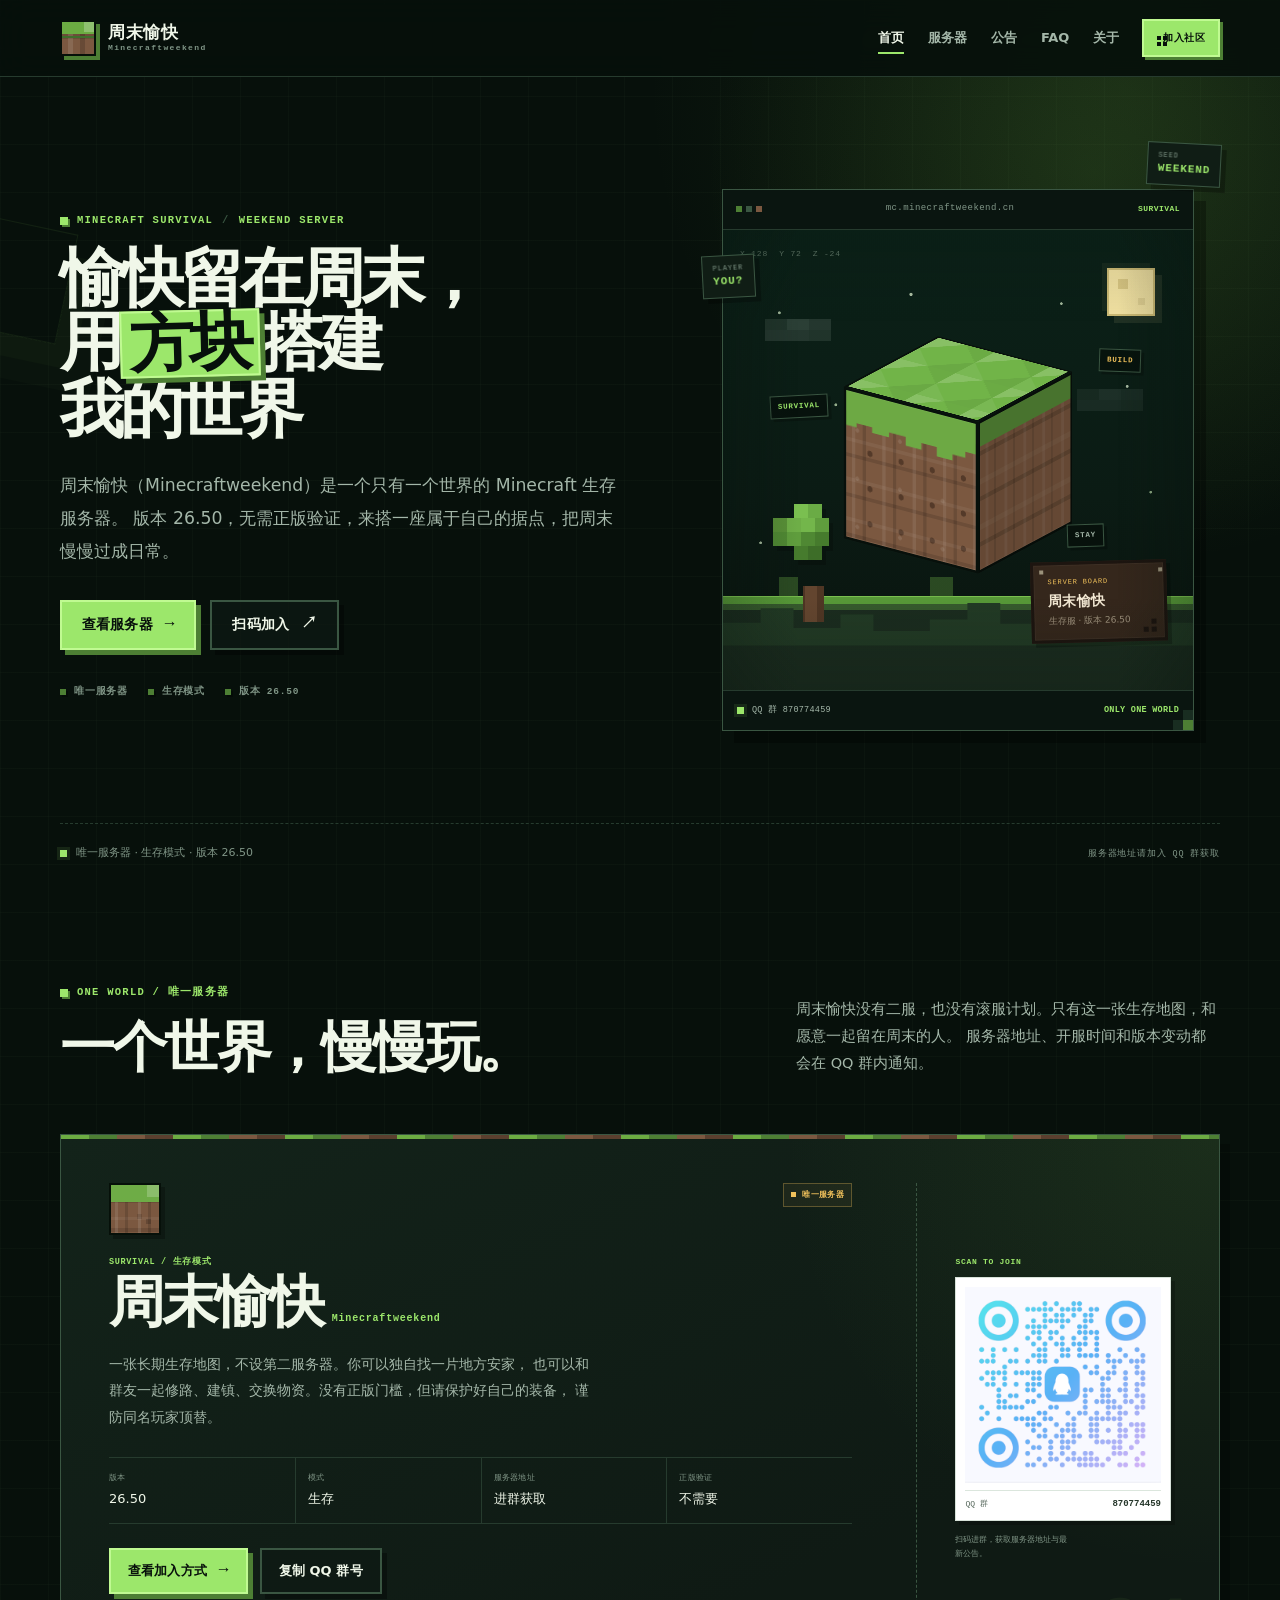
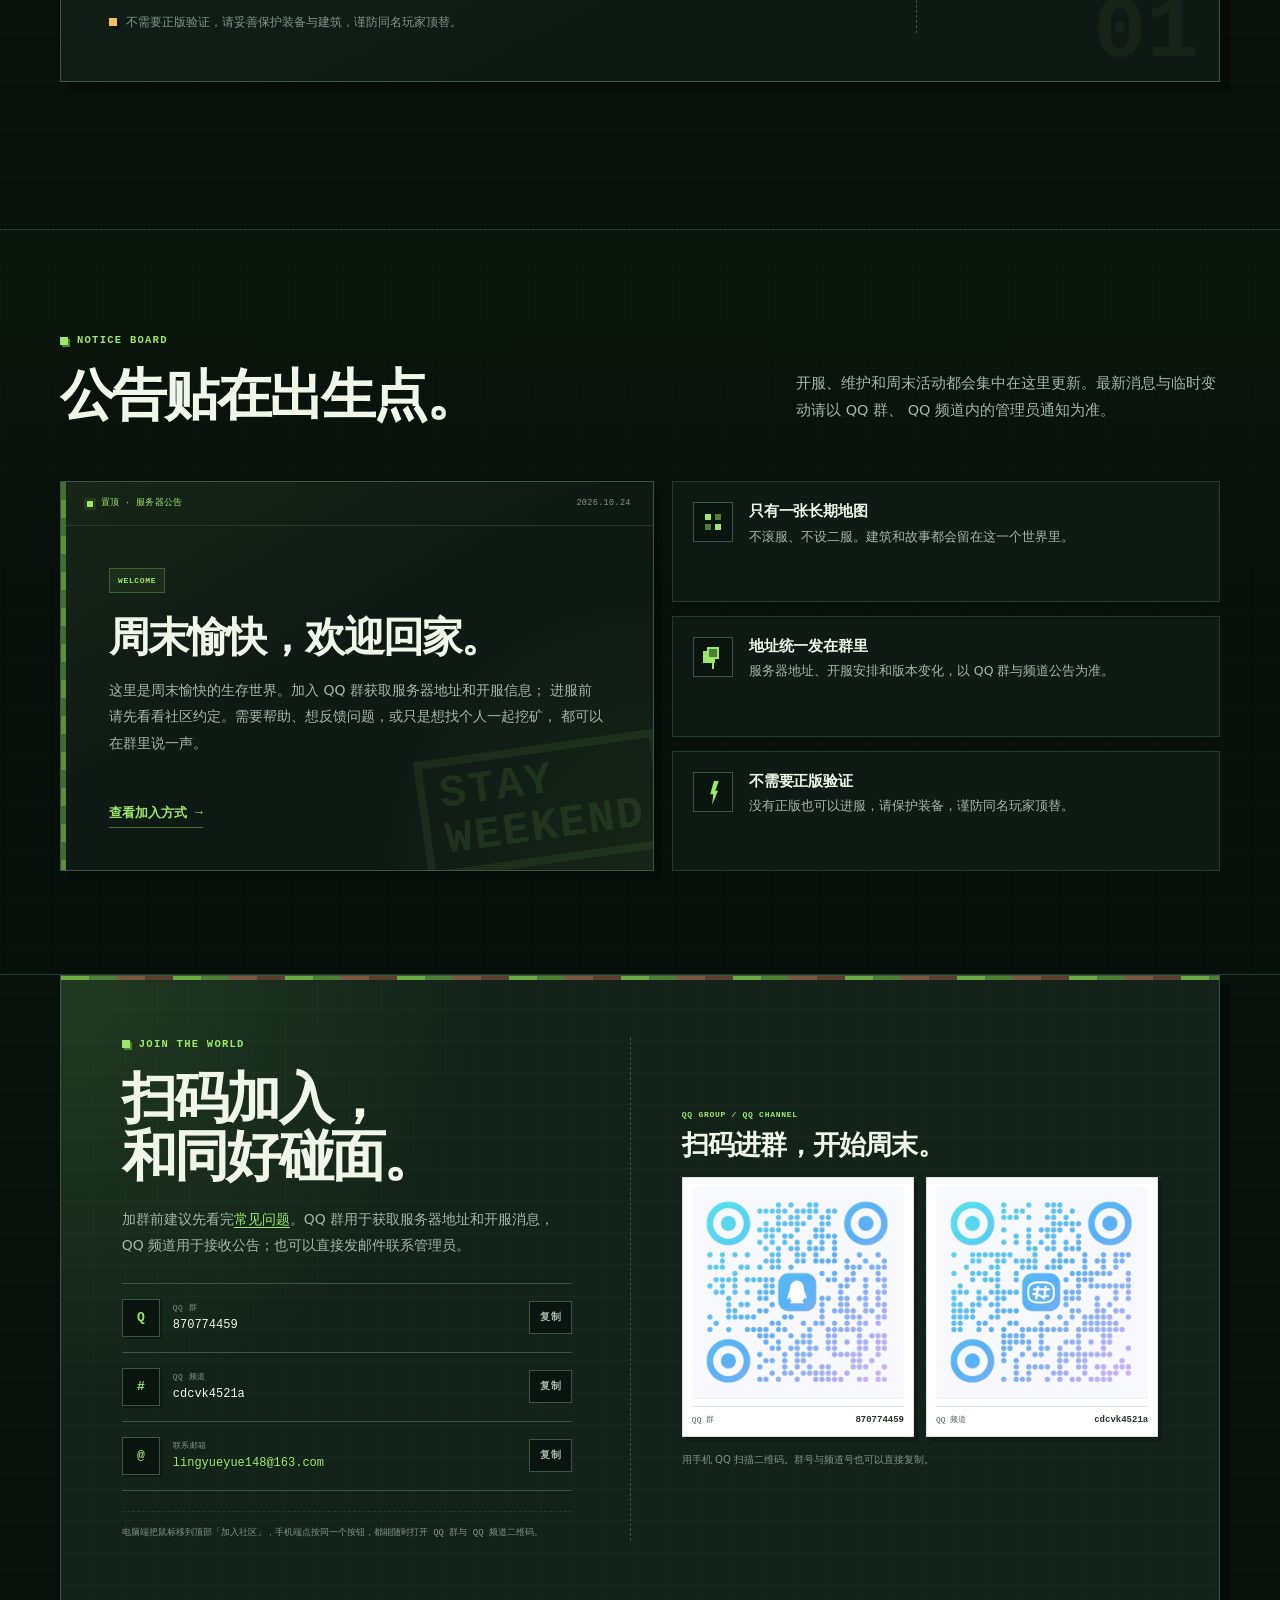
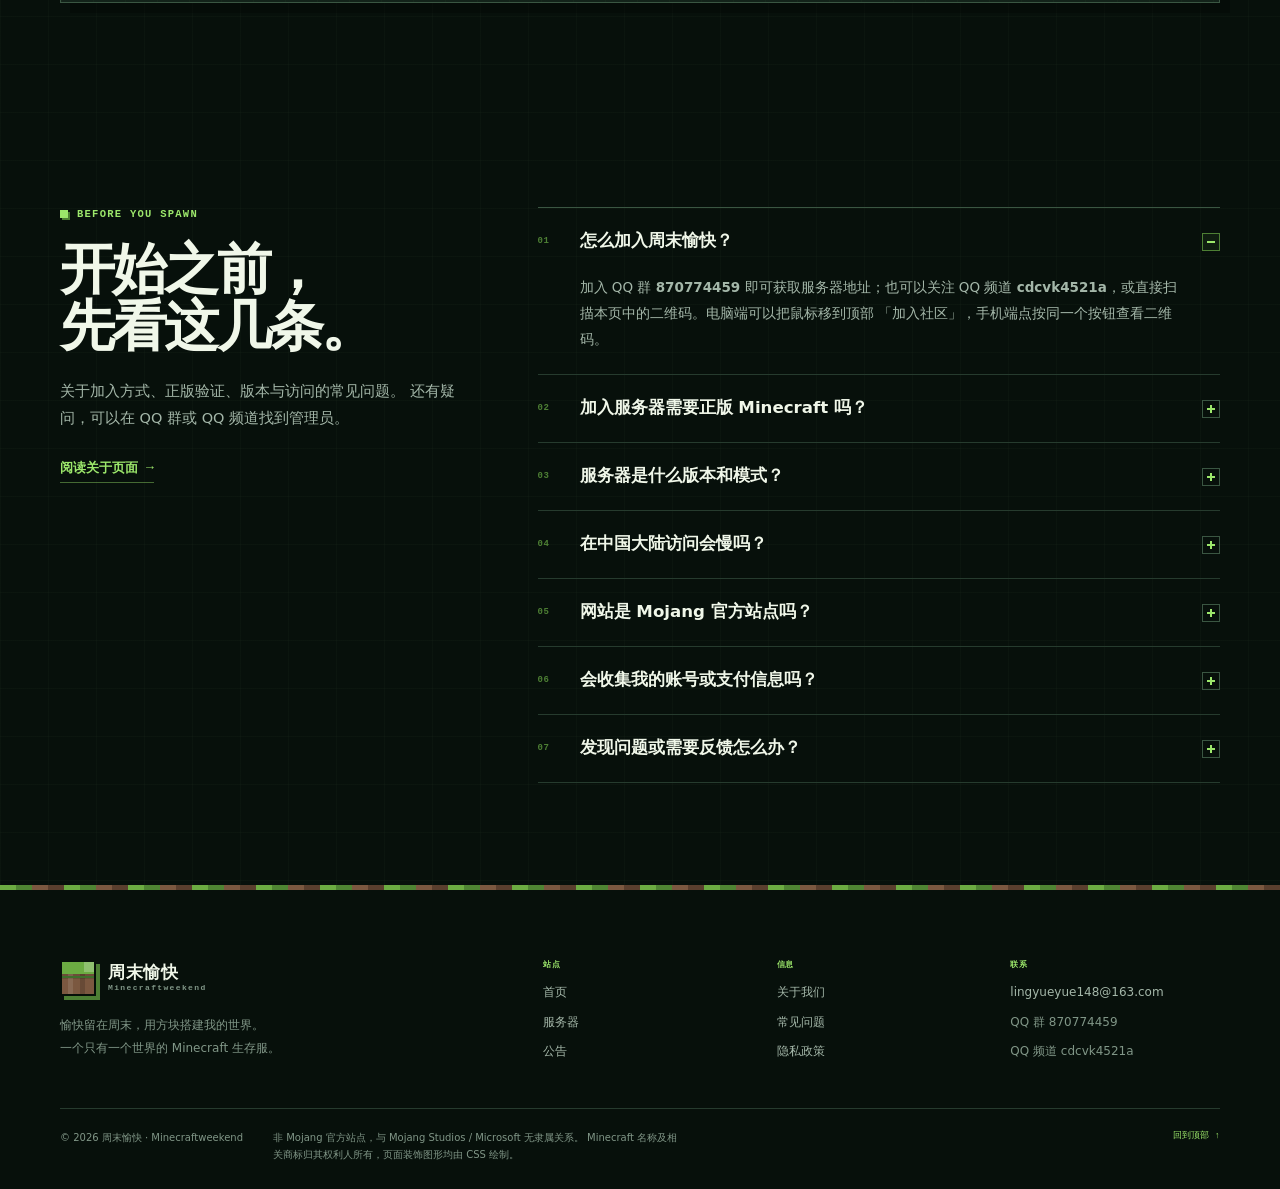
==== commit 42e4f55d: "Add files via upload" ====
--- a/index.html
+++ b/index.html
@@ -3,33 +3,33 @@
 <head>
   <meta charset="UTF-8">
   <meta name="viewport" content="width=device-width, initial-scale=1">
-  <title>方块周末｜Minecraft 玩家社区与服务器导航</title>
-  <meta name="description" content="方块周末是一处 Minecraft 玩家社区据点：浏览服务器导航、查看开服公告、了解加入方式。纯静态轻量页面，手机与桌面都能流畅访问。">
-  <meta name="keywords" content="Minecraft,我的世界,MC服务器,服务器导航,Minecraft社区,方块周末,开服公告">
-  <meta name="author" content="方块周末">
+  <title>周末愉快｜Minecraftweekend 生存服务器</title>
+  <meta name="description" content="周末愉快（Minecraftweekend）是一个只有一个世界的 Minecraft 生存服务器。版本 26.50，无需正版验证；加入 QQ 群 870774459 或 QQ 频道 cdcvk4521a，扫码即可加入。">
+  <meta name="keywords" content="周末愉快,Minecraftweekend,Minecraft服务器,我的世界服务器,生存服务器,QQ群,QQ频道">
+  <meta name="author" content="周末愉快">
   <meta name="theme-color" content="#0a120e">
   <meta name="color-scheme" content="dark">
   <meta name="referrer" content="strict-origin-when-cross-origin">
-  <link rel="canonical" href="https://mc.minecraftweeend.cn/">
+  <link rel="canonical" href="https://mc.minecraftweekend.cn/">
   <link rel="icon" href="assets/img/favicon.svg" type="image/svg+xml">
   <link rel="stylesheet" href="assets/css/style.css">
 
   <!-- Open Graph / 社交平台分享信息 -->
   <meta property="og:locale" content="zh_CN">
   <meta property="og:type" content="website">
-  <meta property="og:site_name" content="方块周末">
-  <meta property="og:title" content="方块周末｜把周末，装进方块世界">
-  <meta property="og:description" content="Minecraft 玩家社区与服务器导航：找服务器、看公告、认识同好。">
-  <meta property="og:url" content="https://mc.minecraftweeend.cn/">
-  <meta property="og:image" content="https://mc.minecraftweeend.cn/assets/img/og-cover.png">
+  <meta property="og:site_name" content="周末愉快">
+  <meta property="og:title" content="周末愉快｜Minecraftweekend 生存服务器">
+  <meta property="og:description" content="愉快留在周末，用方块搭建我的世界。版本 26.50 的 Minecraft 生存服，扫码加入。">
+  <meta property="og:url" content="https://mc.minecraftweekend.cn/">
+  <meta property="og:image" content="https://mc.minecraftweekend.cn/assets/img/og-cover.png">
   <meta property="og:image:type" content="image/png">
   <meta property="og:image:width" content="1200">
   <meta property="og:image:height" content="630">
-  <meta property="og:image:alt" content="方块周末站点封面：深色像素风背景上的草方块与站点名称">
+  <meta property="og:image:alt" content="周末愉快 Minecraftweekend 生存服务器封面">
   <meta name="twitter:card" content="summary_large_image">
-  <meta name="twitter:title" content="方块周末｜Minecraft 玩家社区与服务器导航">
-  <meta name="twitter:description" content="找服务器、看公告、认识同好。一个轻量的 Minecraft 社区落地页。">
-  <meta name="twitter:image" content="https://mc.minecraftweeend.cn/assets/img/og-cover.png">
+  <meta name="twitter:title" content="周末愉快｜Minecraftweekend">
+  <meta name="twitter:description" content="愉快留在周末，用方块搭建我的世界。版本 26.50 的生存服，只有一个世界。">
+  <meta name="twitter:image" content="https://mc.minecraftweekend.cn/assets/img/og-cover.png">
 
   <!-- 尽早标记 JS 可用，移动端导航和渐进增强样式依赖这个 class -->
   <script>document.documentElement.classList.add('js');</script>
@@ -41,43 +41,45 @@
     "@graph": [
       {
         "@type": "WebSite",
-        "@id": "https://mc.minecraftweeend.cn/#website",
-        "url": "https://mc.minecraftweeend.cn/",
-        "name": "方块周末",
-        "alternateName": "BLOCK WEEKEND",
-        "description": "Minecraft 玩家社区与服务器导航。",
+        "@id": "https://mc.minecraftweekend.cn/#website",
+        "url": "https://mc.minecraftweekend.cn/",
+        "name": "周末愉快",
+        "alternateName": "Minecraftweekend",
+        "description": "Minecraftweekend 生存服务器与玩家社区。",
         "inLanguage": "zh-CN"
       },
       {
         "@type": "Organization",
-        "@id": "https://mc.minecraftweeend.cn/#organization",
-        "name": "方块周末",
-        "url": "https://mc.minecraftweeend.cn/",
+        "@id": "https://mc.minecraftweekend.cn/#organization",
+        "name": "周末愉快",
+        "alternateName": "Minecraftweekend",
+        "url": "https://mc.minecraftweekend.cn/",
+        "email": "lingyueyue148@163.com",
         "logo": {
           "@type": "ImageObject",
-          "url": "https://mc.minecraftweeend.cn/assets/img/favicon.svg"
+          "url": "https://mc.minecraftweekend.cn/assets/img/favicon.svg"
         }
       },
       {
         "@type": "WebPage",
-        "@id": "https://mc.minecraftweeend.cn/#webpage",
-        "url": "https://mc.minecraftweeend.cn/",
-        "name": "方块周末｜Minecraft 玩家社区与服务器导航",
-        "isPartOf": { "@id": "https://mc.minecraftweeend.cn/#website" },
-        "about": { "@id": "https://mc.minecraftweeend.cn/#organization" },
-        "description": "浏览方块周末的服务器导航、社区公告与加入方式。",
+        "@id": "https://mc.minecraftweekend.cn/#webpage",
+        "url": "https://mc.minecraftweekend.cn/",
+        "name": "周末愉快｜Minecraftweekend 生存服务器",
+        "isPartOf": { "@id": "https://mc.minecraftweekend.cn/#website" },
+        "about": { "@id": "https://mc.minecraftweekend.cn/#organization" },
+        "description": "版本 26.50 的 Minecraft 生存服务器，只有一个世界。",
         "inLanguage": "zh-CN"
       },
       {
         "@type": "FAQPage",
-        "@id": "https://mc.minecraftweeend.cn/#faq",
+        "@id": "https://mc.minecraftweekend.cn/#faq",
         "mainEntity": [
           {
             "@type": "Question",
-            "name": "怎么加入方块周末社区？",
+            "name": "怎么加入周末愉快？",
             "acceptedAnswer": {
               "@type": "Answer",
-              "text": "从首页的加入社区区域获取 QQ 群或 Discord 入口。目前该区域中的群号、邀请链接和邮箱为占位内容，请以站方替换后的信息为准。"
+              "text": "加入 QQ 群 870774459 即可获取服务器地址；也可以关注 QQ 频道 cdcvk4521a，或直接扫描页面中的二维码。"
             }
           },
           {
@@ -85,7 +87,23 @@
             "name": "加入服务器需要正版 Minecraft 吗？",
             "acceptedAnswer": {
               "@type": "Answer",
-              "text": "取决于具体服务器的设置。站点本身不提供游戏本体、账号或启动器；请在对应服务器说明中确认版本与正版验证要求。"
+              "text": "不需要。服务器不要求正版验证，因此请尽量保护好自己的装备，谨防同名玩家顶替。"
+            }
+          },
+          {
+            "@type": "Question",
+            "name": "服务器是什么版本和模式？",
+            "acceptedAnswer": {
+              "@type": "Answer",
+              "text": "服务器版本为 26.50，使用生存模式，并且只有一个服务器。服务器地址请在 QQ 群内获取。"
+            }
+          },
+          {
+            "@type": "Question",
+            "name": "在中国大陆访问会慢吗？",
+            "acceptedAnswer": {
+              "@type": "Answer",
+              "text": "不会。游戏服务器位于国内，正常情况下可以直连。本站网页使用 GitHub Pages 托管，网页加载速度仍可能受跨境线路影响。"
             }
           },
           {
@@ -93,15 +111,7 @@
             "name": "网站是 Mojang 官方站点吗？",
             "acceptedAnswer": {
               "@type": "Answer",
-              "text": "不是。方块周末是玩家自建的信息与社区页面，与 Mojang Studios、Microsoft 没有隶属或授权关系。"
-            }
-          },
-          {
-            "@type": "Question",
-            "name": "在中国大陆访问会慢吗？",
-            "acceptedAnswer": {
-              "@type": "Answer",
-              "text": "本站计划托管在境外平台，且域名未完成 ICP 备案。跨境线路在晚高峰可能出现延迟、丢包或短时无法访问，这是使用非境内托管时可能出现的限制。"
+              "text": "不是。周末愉快是玩家自建的服务器与社区页面，与 Mojang Studios、Microsoft 没有隶属或授权关系。"
             }
           },
           {
@@ -114,10 +124,10 @@
           },
           {
             "@type": "Question",
-            "name": "发现服务器信息过时怎么办？",
+            "name": "发现问题或需要反馈怎么办？",
             "acceptedAnswer": {
               "@type": "Answer",
-              "text": "请通过页脚的联系方式占位处（替换后为真实邮箱）联系站方，或直接在社区群内反馈。信息更新后，我们也会同步修改公告与页面内容。"
+              "text": "可以发送邮件至 lingyueyue148@163.com，或在 QQ 群 870774459、QQ 频道 cdcvk4521a 中联系管理员。"
             }
           }
         ]
@@ -131,21 +141,59 @@
 
   <header class="site-header" data-site-header>
     <div class="container header-inner">
-      <a class="brand" href="index.html" aria-label="方块周末首页">
+      <a class="brand" href="index.html" aria-label="周末愉快首页">
         <span class="brand-mark" aria-hidden="true"></span>
         <span class="brand-text">
-          <strong>方块周末</strong>
-          <small>BLOCK WEEKEND</small>
+          <strong>周末愉快</strong>
+          <small>Minecraftweekend</small>
         </span>
       </a>
 
       <nav class="site-nav" id="site-menu" aria-label="主导航">
-        <a class="nav-link is-active" href="index.html" aria-current="page">首页</a>
-        <a class="nav-link" href="#servers">服务器</a>
-        <a class="nav-link" href="#notice">公告</a>
-        <a class="nav-link" href="#faq">FAQ</a>
+        <a class="nav-link is-active" href="#top" data-spy-target="#top" aria-current="page">首页</a>
+        <a class="nav-link" href="#servers" data-spy-target="#servers">服务器</a>
+        <a class="nav-link" href="#notice" data-spy-target="#notice">公告</a>
+        <a class="nav-link" href="#faq" data-spy-target="#faq">FAQ</a>
         <a class="nav-link" href="about.html">关于</a>
-        <a class="nav-join" href="#join">加入社区</a>
+
+        <div class="nav-qr-wrap" data-qr-root>
+          <button class="nav-join" type="button" data-qr-trigger data-spy-target="#join" aria-expanded="false" aria-controls="nav-qr-panel" aria-label="查看 QQ 群与 QQ 频道二维码">
+            <span class="nav-join__icon" aria-hidden="true"></span>
+            加入社区
+          </button>
+
+          <div class="nav-qr-panel" id="nav-qr-panel" data-qr-panel role="group" aria-label="QQ 群与 QQ 频道二维码" hidden>
+            <div class="nav-qr-panel__head">
+              <div>
+                <span class="nav-qr-eyebrow">JOIN / 扫码加入</span>
+                <strong>周末愉快</strong>
+              </div>
+              <button class="nav-qr-close" type="button" data-qr-close aria-label="关闭二维码面板">×</button>
+            </div>
+
+            <div class="nav-qr-grid">
+              <figure class="qr-figure">
+                <img src="assets/img/qq-group-qr.png" alt="周末愉快 QQ 群二维码，群号 870774459" width="1000" height="1000" loading="lazy" decoding="async">
+                <figcaption>
+                  <span>QQ 群</span>
+                  <strong>870774459</strong>
+                </figcaption>
+              </figure>
+              <figure class="qr-figure">
+                <img src="assets/img/qq-channel-qr.png" alt="周末愉快 QQ 频道二维码，频道号 cdcvk4521a" width="1000" height="1000" loading="lazy" decoding="async">
+                <figcaption>
+                  <span>QQ 频道</span>
+                  <strong>cdcvk4521a</strong>
+                </figcaption>
+              </figure>
+            </div>
+
+            <div class="nav-qr-panel__foot">
+              <span>手机 QQ 扫一扫</span>
+              <a href="#join">查看详细加入方式 <span aria-hidden="true">→</span></a>
+            </div>
+          </div>
+        </div>
       </nav>
 
       <button class="nav-toggle" type="button" aria-expanded="false" aria-controls="site-menu" aria-label="打开导航菜单" data-nav-toggle>
@@ -166,19 +214,20 @@
         <div class="hero-copy">
           <p class="eyebrow hero-enter">
             <span class="pixel-dot" aria-hidden="true"></span>
-            MINECRAFT COMMUNITY
+            MINECRAFT SURVIVAL
             <span class="eyebrow-sep" aria-hidden="true">/</span>
             WEEKEND SERVER
           </p>
 
           <h1 class="hero-title hero-enter" id="hero-title">
-            把周末，<br>
-            装进<span class="highlight">方块</span>世界。
+            愉快留在周末，<br>
+            用<span class="highlight">方块</span>搭建<br>
+            我的世界
           </h1>
 
           <p class="hero-lead hero-enter">
-            一个由玩家共同维护的 Minecraft 社区据点。找服务器、看公告、认识同好，
-            把每个周末都留给值得探索的方块世界。
+            周末愉快（Minecraftweekend）是一个只有一个世界的 Minecraft 生存服务器。
+            版本 26.50，无需正版验证，来搭一座属于自己的据点，把周末慢慢过成日常。
           </p>
 
           <div class="hero-actions hero-enter">
@@ -187,16 +236,15 @@
               <span class="btn-arrow" aria-hidden="true">→</span>
             </a>
             <a class="btn btn--ghost" href="#join">
-              加入社区
+              扫码加入
               <span class="btn-arrow" aria-hidden="true">↗</span>
             </a>
           </div>
 
-          <ul class="hero-tags hero-enter" aria-label="社区玩法标签">
-            <li>生存</li>
-            <li>创造</li>
-            <li>小游戏</li>
-            <li>社区共建</li>
+          <ul class="hero-tags hero-enter" aria-label="服务器信息">
+            <li>唯一服务器</li>
+            <li>生存模式</li>
+            <li>版本 26.50</li>
           </ul>
         </div>
 
@@ -210,8 +258,8 @@
           <div class="world-card">
             <div class="world-toolbar">
               <span class="window-dots"><i></i><i></i><i></i></span>
-              <span class="world-url">mc.minecraftweeend.cn</span>
-              <span class="world-index">WORLD 01</span>
+              <span class="world-url">mc.minecraftweekend.cn</span>
+              <span class="world-index">SURVIVAL</span>
             </div>
 
             <div class="world-scene">
@@ -234,7 +282,7 @@
 
                 <span class="scene-label scene-label--a">SURVIVAL</span>
                 <span class="scene-label scene-label--b">BUILD</span>
-                <span class="scene-label scene-label--c">SHARE</span>
+                <span class="scene-label scene-label--c">STAY</span>
               </div>
 
               <div class="pixel-tree">
@@ -247,14 +295,14 @@
               <div class="pixel-sign">
                 <span class="pixel-sign__pin"></span>
                 <span class="pixel-sign__eyebrow">SERVER BOARD</span>
-                <strong>服务器名称</strong>
-                <small>开服信息占位</small>
+                <strong>周末愉快</strong>
+                <small>生存服 · 版本 26.50</small>
               </div>
             </div>
 
             <div class="world-footer">
-              <span class="world-status"><i class="status-dot"></i> 社区入口筹备中</span>
-              <span class="world-edition">JAVA EDITION</span>
+              <span class="world-status"><i class="status-dot"></i> QQ 群 870774459</span>
+              <span class="world-edition">ONLY ONE WORLD</span>
             </div>
           </div>
 
@@ -266,138 +314,97 @@
       </div>
 
       <div class="container hero-footnote">
-        <p><span class="status-dot status-dot--amber"></span> 当前为内容占位版本，上线前请替换服务器、群组与联系方式。</p>
-        <span class="mono">MADE OF BLOCKS, NOT OFFICIAL ASSETS</span>
+        <p><span class="status-dot" aria-hidden="true"></span> 唯一服务器 · 生存模式 · 版本 26.50</p>
+        <span class="mono">服务器地址请加入 QQ 群获取</span>
       </div>
     </section>
 
-    <!-- 服务器导航 -->
+    <!-- 唯一服务器 -->
     <section class="section" id="servers" aria-labelledby="servers-title">
       <div class="container">
         <div class="section-head reveal">
           <div>
             <p class="eyebrow">
               <span class="pixel-dot" aria-hidden="true"></span>
-              SERVER DIRECTORY
+              ONE WORLD / 唯一服务器
             </p>
-            <h2 class="section-title" id="servers-title">挑一个世界，开始周末。</h2>
+            <h2 class="section-title" id="servers-title">一个世界，慢慢玩。</h2>
           </div>
           <p class="section-desc">
-            下面三张卡片是可直接替换的服务器信息模板。版本、状态、地址与描述请按实际服务器填写，
-            并在发布前移除“占位”字样。
+            周末愉快没有二服，也没有滚服计划。只有这一张生存地图，和愿意一起留在周末的人。
+            服务器地址、开服时间和版本变动都会在 QQ 群内通知。
           </p>
         </div>
 
-        <div class="server-grid">
-          <article class="server-card reveal">
+        <article class="server-showcase reveal" aria-labelledby="server-name">
+          <div class="server-showcase__main">
             <div class="server-card__top">
               <span class="block-icon block-icon--grass" aria-hidden="true"></span>
-              <span class="state-tag">筹备中</span>
-            </div>
-            <div class="server-card__heading">
-              <p class="server-type">SURVIVAL / 生存</p>
-              <h3>服务器名称 A</h3>
-            </div>
-            <p class="server-desc">
-              适合想慢慢建设、长期定居的玩家。这里放服务器玩法、开服时间与加入门槛的一句话介绍。
+              <span class="state-tag">唯一服务器</span>
+            </div>
+
+            <p class="server-type">SURVIVAL / 生存模式</p>
+            <h3 class="server-name" id="server-name">
+              周末愉快
+              <span>Minecraftweekend</span>
+            </h3>
+            <p class="server-intro">
+              一张长期生存地图，不设第二服务器。你可以独自找一片地方安家，
+              也可以和群友一起修路、建镇、交换物资。没有正版门槛，但请保护好自己的装备，
+              谨防同名玩家顶替。
             </p>
-            <dl class="server-meta">
+
+            <dl class="server-facts">
               <div>
                 <dt>版本</dt>
-                <dd>待填写</dd>
+                <dd>26.50</dd>
               </div>
               <div>
                 <dt>模式</dt>
                 <dd>生存</dd>
               </div>
               <div>
-                <dt>状态</dt>
-                <dd>占位</dd>
+                <dt>服务器地址</dt>
+                <dd>进群获取</dd>
+              </div>
+              <div>
+                <dt>正版验证</dt>
+                <dd>不需要</dd>
               </div>
             </dl>
-            <div class="server-address">
-              <span class="server-address__label">服务器地址</span>
-              <code>play.example.com</code>
-              <button class="copy-btn" type="button" data-copy="play.example.com" data-copy-name="服务器地址">
-                复制
+
+            <div class="server-showcase__actions">
+              <a class="btn btn--primary" href="#join">
+                查看加入方式
+                <span class="btn-arrow" aria-hidden="true">→</span>
+              </a>
+              <button class="btn btn--ghost" type="button" data-copy="870774459" data-copy-name="QQ 群号">
+                复制 QQ 群号
               </button>
             </div>
-          </article>
-
-          <article class="server-card reveal" style="--reveal-delay: 80ms;">
-            <div class="server-card__top">
-              <span class="block-icon block-icon--creative" aria-hidden="true"></span>
-              <span class="state-tag">筹备中</span>
-            </div>
-            <div class="server-card__heading">
-              <p class="server-type">CREATIVE / 创造</p>
-              <h3>服务器名称 B</h3>
-            </div>
-            <p class="server-desc">
-              把想象变成建筑。适合喜欢自由建造、地形实验和作品展示的玩家，也可以在这里放规则说明。
+
+            <p class="server-warning">
+              <span class="note-mark" aria-hidden="true"></span>
+              不需要正版验证，请妥善保护装备与建筑，谨防同名玩家顶替。
             </p>
-            <dl class="server-meta">
-              <div>
-                <dt>版本</dt>
-                <dd>待填写</dd>
-              </div>
-              <div>
-                <dt>模式</dt>
-                <dd>创造</dd>
-              </div>
-              <div>
-                <dt>状态</dt>
-                <dd>占位</dd>
-              </div>
-            </dl>
-            <div class="server-address">
-              <span class="server-address__label">服务器地址</span>
-              <code>creative.example.com</code>
-              <button class="copy-btn" type="button" data-copy="creative.example.com" data-copy-name="服务器地址">
-                复制
-              </button>
-            </div>
-          </article>
-
-          <article class="server-card reveal" style="--reveal-delay: 160ms;">
-            <div class="server-card__top">
-              <span class="block-icon block-icon--minigame" aria-hidden="true"></span>
-              <span class="state-tag">筹备中</span>
-            </div>
-            <div class="server-card__heading">
-              <p class="server-type">MINIGAMES / 小游戏</p>
-              <h3>服务器名称 C</h3>
-            </div>
-            <p class="server-desc">
-              短局、轻松、随时加入。这里可以写小游戏轮换、活动时间与参与方式，让新玩家快速上手。
-            </p>
-            <dl class="server-meta">
-              <div>
-                <dt>版本</dt>
-                <dd>待填写</dd>
-              </div>
-              <div>
-                <dt>模式</dt>
-                <dd>小游戏</dd>
-              </div>
-              <div>
-                <dt>状态</dt>
-                <dd>占位</dd>
-              </div>
-            </dl>
-            <div class="server-address">
-              <span class="server-address__label">服务器地址</span>
-              <code>minigames.example.com</code>
-              <button class="copy-btn" type="button" data-copy="minigames.example.com" data-copy-name="服务器地址">
-                复制
-              </button>
-            </div>
-          </article>
-        </div>
+          </div>
+
+          <aside class="server-showcase__join" aria-label="扫码加入 QQ 群">
+            <p class="qr-panel-kicker">SCAN TO JOIN</p>
+            <figure class="qr-figure">
+              <img src="assets/img/qq-group-qr.png" alt="周末愉快 QQ 群二维码，群号 870774459" width="1000" height="1000" loading="lazy" decoding="async">
+              <figcaption>
+                <span>QQ 群</span>
+                <strong>870774459</strong>
+              </figcaption>
+            </figure>
+            <p>扫码进群，获取服务器地址与最新公告。</p>
+          </aside>
+        </article>
 
         <p class="section-note reveal">
           <span class="note-mark" aria-hidden="true"></span>
-          服务器信息可能随版本与活动调整，请以社区最新公告为准。
+          只有这一个服务器：生存模式，版本 26.50。地址与开服安排以 QQ 群公告为准。
         </p>
       </div>
     </section>
@@ -414,22 +421,24 @@
             <h2 class="section-title" id="notice-title">公告贴在出生点。</h2>
           </div>
           <p class="section-desc">
-            开服安排、维护通知和社区活动都集中在这里。上线前，把示例公告替换为你的第一条真实公告。
+            开服、维护和周末活动都会集中在这里更新。最新消息与临时变动请以 QQ 群、
+            QQ 频道内的管理员通知为准。
           </p>
         </div>
 
         <div class="notice-layout">
           <article class="notice-card reveal">
             <div class="notice-card__bar">
-              <span class="notice-status"><i class="status-dot"></i> 置顶 · 示例公告</span>
+              <span class="notice-status"><i class="status-dot"></i> 置顶 · 服务器公告</span>
               <time datetime="2026-10-24">2026.10.24</time>
             </div>
             <div class="notice-card__body">
-              <span class="tag">FIRST SPAWN</span>
-              <h3>欢迎来到方块周末。</h3>
+              <span class="tag">WELCOME</span>
+              <h3>周末愉快，欢迎回家。</h3>
               <p>
-                服务器开放时间、维护计划和本周活动都会发布在这里。加入前，请先阅读社区约定；
-                如果遇到连接问题，也欢迎在群里告诉管理员。
+                这里是周末愉快的生存世界。加入 QQ 群获取服务器地址和开服信息；
+                进服前请先看看社区约定。需要帮助、想反馈问题，或只是想找个人一起挖矿，
+                都可以在群里说一声。
               </p>
               <a class="text-link" href="#join">
                 查看加入方式
@@ -437,7 +446,7 @@
               </a>
             </div>
             <div class="notice-card__stamp" aria-hidden="true">
-              <span>POSTED</span>
+              <span>STAY</span>
               <span>WEEKEND</span>
             </div>
           </article>
@@ -446,24 +455,24 @@
             <article class="feature-card reveal" style="--reveal-delay: 80ms;">
               <span class="feature-icon feature-icon--grid" aria-hidden="true"></span>
               <div>
-                <h3>服务器一眼看清</h3>
-                <p>按玩法、版本与状态整理服务器，减少在群聊里反复翻找信息的时间。</p>
+                <h3>只有一张长期地图</h3>
+                <p>不滚服、不设二服。建筑和故事都会留在这一个世界里。</p>
               </div>
             </article>
 
             <article class="feature-card reveal" style="--reveal-delay: 140ms;">
               <span class="feature-icon feature-icon--pin" aria-hidden="true"></span>
               <div>
-                <h3>公告集中更新</h3>
-                <p>开服、维护与活动通知集中发布，重要变化不必在多个平台之间来回确认。</p>
+                <h3>地址统一发在群里</h3>
+                <p>服务器地址、开服安排和版本变化，以 QQ 群与频道公告为准。</p>
               </div>
             </article>
 
             <article class="feature-card reveal" style="--reveal-delay: 200ms;">
               <span class="feature-icon feature-icon--bolt" aria-hidden="true"></span>
               <div>
-                <h3>轻量、快速、无登录</h3>
-                <p>纯静态页面，不要求注册账号，也不依赖外部 UI 框架与图片素材。</p>
+                <h3>不需要正版验证</h3>
+                <p>没有正版也可以进服，请保护装备，谨防同名玩家顶替。</p>
               </div>
             </article>
           </div>
@@ -471,54 +480,80 @@
       </div>
     </section>
 
-    <!-- 加入方式：QQ / Discord / 邮箱均为占位内容 -->
+    <!-- 加入方式：QQ 群、QQ 频道、邮箱 -->
     <section class="join-section" id="join" aria-labelledby="join-title">
       <div class="container">
-        <div class="join-panel reveal">
+        <div class="join-panel join-panel--qr reveal">
           <div class="join-copy">
             <p class="eyebrow">
               <span class="pixel-dot" aria-hidden="true"></span>
               JOIN THE WORLD
             </p>
-            <h2 class="section-title" id="join-title">选一个入口，<br>和同好碰面。</h2>
+            <h2 class="section-title" id="join-title">扫码加入，<br>和同好碰面。</h2>
             <p>
-              加群前建议先看完<a href="#faq">常见问题</a>。下面三组联系方式目前都是占位内容，
-              请替换为真实的 QQ 群号、Discord 邀请链接和联系邮箱。
+              加群前建议先看完<a href="#faq">常见问题</a>。QQ 群用于获取服务器地址和开服消息，
+              QQ 频道用于接收公告；也可以直接发邮件联系管理员。
             </p>
-            <p class="join-small">没有 QQ 或 Discord？也可以通过邮箱联系站方。</p>
-          </div>
-
-          <ul class="contact-list" aria-label="社区联系方式">
-            <li class="contact-row">
-              <span class="contact-glyph" aria-hidden="true">Q</span>
-              <span class="contact-text">
-                <span class="contact-label">QQ 群</span>
-                <strong>123456789</strong>
-                <span class="contact-placeholder">占位</span>
-              </span>
-              <button class="copy-btn" type="button" data-copy="123456789" data-copy-name="QQ 群号">复制</button>
-            </li>
-
-            <li class="contact-row">
-              <span class="contact-glyph" aria-hidden="true">D</span>
-              <span class="contact-text">
-                <span class="contact-label">Discord</span>
-                <strong>discord.gg/replace-me</strong>
-                <span class="contact-placeholder">占位</span>
-              </span>
-              <button class="copy-btn" type="button" data-copy="https://discord.gg/replace-me" data-copy-name="Discord 邀请链接">复制</button>
-            </li>
-
-            <li class="contact-row">
-              <span class="contact-glyph" aria-hidden="true">@</span>
-              <span class="contact-text">
-                <span class="contact-label">联系邮箱</span>
-                <strong>your-email@example.com</strong>
-                <span class="contact-placeholder">占位</span>
-              </span>
-              <button class="copy-btn" type="button" data-copy="your-email@example.com" data-copy-name="联系邮箱">复制</button>
-            </li>
-          </ul>
+
+            <ul class="contact-list" aria-label="社区联系方式">
+              <li class="contact-row">
+                <span class="contact-glyph" aria-hidden="true">Q</span>
+                <span class="contact-text">
+                  <span class="contact-label">QQ 群</span>
+                  <strong>870774459</strong>
+                </span>
+                <button class="copy-btn" type="button" data-copy="870774459" data-copy-name="QQ 群号">复制</button>
+              </li>
+
+              <li class="contact-row">
+                <span class="contact-glyph" aria-hidden="true">#</span>
+                <span class="contact-text">
+                  <span class="contact-label">QQ 频道</span>
+                  <strong>cdcvk4521a</strong>
+                </span>
+                <button class="copy-btn" type="button" data-copy="cdcvk4521a" data-copy-name="QQ 频道号">复制</button>
+              </li>
+
+              <li class="contact-row">
+                <span class="contact-glyph" aria-hidden="true">@</span>
+                <span class="contact-text">
+                  <span class="contact-label">联系邮箱</span>
+                  <a class="contact-link" href="mailto:lingyueyue148@163.com">lingyueyue148@163.com</a>
+                </span>
+                <button class="copy-btn" type="button" data-copy="lingyueyue148@163.com" data-copy-name="联系邮箱">复制</button>
+              </li>
+            </ul>
+
+            <p class="join-small">
+              电脑端把鼠标移到顶部「加入社区」，手机端点按同一个按钮，都能随时打开 QQ 群与 QQ 频道二维码。
+            </p>
+          </div>
+
+          <div class="join-qr-side">
+            <div class="join-qr-heading">
+              <p class="qr-panel-kicker">QQ GROUP / QQ CHANNEL</p>
+              <h3>扫码进群，开始周末。</h3>
+            </div>
+
+            <div class="join-qr-grid">
+              <figure class="qr-figure">
+                <img src="assets/img/qq-group-qr.png" alt="周末愉快 QQ 群二维码，群号 870774459" width="1000" height="1000" loading="lazy" decoding="async">
+                <figcaption>
+                  <span>QQ 群</span>
+                  <strong>870774459</strong>
+                </figcaption>
+              </figure>
+              <figure class="qr-figure">
+                <img src="assets/img/qq-channel-qr.png" alt="周末愉快 QQ 频道二维码，频道号 cdcvk4521a" width="1000" height="1000" loading="lazy" decoding="async">
+                <figcaption>
+                  <span>QQ 频道</span>
+                  <strong>cdcvk4521a</strong>
+                </figcaption>
+              </figure>
+            </div>
+
+            <p>用手机 QQ 扫描二维码。群号与频道号也可以直接复制。</p>
+          </div>
         </div>
       </div>
     </section>
@@ -533,7 +568,8 @@
           </p>
           <h2 class="section-title" id="faq-title">开始之前，<br>先看这几条。</h2>
           <p class="section-desc">
-            关于加入方式、正版验证、访问速度与隐私的常见问题。还有疑问，可以通过页脚联系方式（占位）找到我们。
+            关于加入方式、正版验证、版本与访问的常见问题。
+            还有疑问，可以在 QQ 群或 QQ 频道找到管理员。
           </p>
           <a class="text-link" href="about.html">阅读关于页面 <span aria-hidden="true">→</span></a>
         </div>
@@ -542,13 +578,14 @@
           <details class="faq-item" open>
             <summary>
               <span class="faq-index" aria-hidden="true">01</span>
-              <span class="faq-question">怎么加入方块周末社区？</span>
+              <span class="faq-question">怎么加入周末愉快？</span>
               <span class="faq-plus" aria-hidden="true"></span>
             </summary>
             <div class="faq-answer">
               <p>
-                从本页的<a href="#join">加入社区</a>区域获取 QQ 群或 Discord 入口。
-                目前该区域中的群号、邀请链接和邮箱为占位内容，请以站方替换后的信息为准。
+                加入 QQ 群 <strong>870774459</strong> 即可获取服务器地址；也可以关注 QQ 频道
+                <strong>cdcvk4521a</strong>，或直接扫描本页中的二维码。电脑端可以把鼠标移到顶部
+                「加入社区」，手机端点按同一个按钮查看二维码。
               </p>
             </div>
           </details>
@@ -561,8 +598,8 @@
             </summary>
             <div class="faq-answer">
               <p>
-                取决于具体服务器的设置。站点本身不提供游戏本体、账号或启动器；
-                请在对应服务器说明中确认支持的版本与正版验证要求。
+                不需要。服务器不要求正版验证，因此请尽量保护好自己的装备，
+                谨防同名玩家顶替。遇到可疑情况请在 QQ 群联系管理员。
               </p>
             </div>
           </details>
@@ -570,13 +607,13 @@
           <details class="faq-item">
             <summary>
               <span class="faq-index" aria-hidden="true">03</span>
-              <span class="faq-question">网站是 Mojang 官方站点吗？</span>
+              <span class="faq-question">服务器是什么版本和模式？</span>
               <span class="faq-plus" aria-hidden="true"></span>
             </summary>
             <div class="faq-answer">
               <p>
-                不是。方块周末是玩家自建的信息与社区页面，与 Mojang Studios、Microsoft
-                没有隶属或授权关系。页面中的方块图形均由 CSS 绘制，不使用官方素材。
+                服务器版本为 <strong>26.50</strong>，使用生存模式，并且只有一个服务器。
+                服务器地址和开服安排请在 QQ 群内获取。
               </p>
             </div>
           </details>
@@ -589,8 +626,8 @@
             </summary>
             <div class="faq-answer">
               <p>
-                本站计划托管在境外平台，且域名未完成 ICP 备案。跨境线路在晚高峰可能出现延迟、
-                丢包或短时无法访问，这是使用非境内托管时可能遇到的限制，并非刻意限制访问。
+                不会。游戏服务器位于国内，正常网络环境下可以直连。
+                需要说明的是，本站网页由 GitHub Pages 托管，网页加载速度仍可能受到跨境线路影响。
               </p>
             </div>
           </details>
@@ -598,6 +635,20 @@
           <details class="faq-item">
             <summary>
               <span class="faq-index" aria-hidden="true">05</span>
+              <span class="faq-question">网站是 Mojang 官方站点吗？</span>
+              <span class="faq-plus" aria-hidden="true"></span>
+            </summary>
+            <div class="faq-answer">
+              <p>
+                不是。周末愉快是玩家自建的服务器与社区页面，与 Mojang Studios、Microsoft
+                没有隶属或授权关系。页面中的方块图形均由 CSS 绘制，不使用官方素材。
+              </p>
+            </div>
+          </details>
+
+          <details class="faq-item">
+            <summary>
+              <span class="faq-index" aria-hidden="true">06</span>
               <span class="faq-question">会收集我的账号或支付信息吗？</span>
               <span class="faq-plus" aria-hidden="true"></span>
             </summary>
@@ -611,14 +662,15 @@
 
           <details class="faq-item">
             <summary>
-              <span class="faq-index" aria-hidden="true">06</span>
-              <span class="faq-question">发现服务器信息过时怎么办？</span>
+              <span class="faq-index" aria-hidden="true">07</span>
+              <span class="faq-question">发现问题或需要反馈怎么办？</span>
               <span class="faq-plus" aria-hidden="true"></span>
             </summary>
             <div class="faq-answer">
               <p>
-                请通过页脚的“联系方式占位”找到站方（替换后为真实邮箱），或直接在社区群内反馈。
-                信息更新后，我们也会同步修改公告与页面内容。
+                可以发送邮件至 <a href="mailto:lingyueyue148@163.com">lingyueyue148@163.com</a>，
+                或在 QQ 群 870774459、QQ 频道 cdcvk4521a 中联系管理员。
+                如果涉及页面内容错误，也欢迎直接告诉我们。
               </p>
             </div>
           </details>
@@ -631,20 +683,20 @@
     <div class="container">
       <div class="footer-main">
         <div class="footer-brand">
-          <a class="brand" href="index.html" aria-label="方块周末首页">
+          <a class="brand" href="index.html" aria-label="周末愉快首页">
             <span class="brand-mark" aria-hidden="true"></span>
             <span class="brand-text">
-              <strong>方块周末</strong>
-              <small>BLOCK WEEKEND</small>
+              <strong>周末愉快</strong>
+              <small>Minecraftweekend</small>
             </span>
           </a>
-          <p>把周末，装进方块世界。<br>一个轻量的 Minecraft 社区落地页。</p>
+          <p>愉快留在周末，用方块搭建我的世界。<br>一个只有一个世界的 Minecraft 生存服。</p>
         </div>
 
         <nav class="footer-nav" aria-label="页脚导航">
           <div>
             <h2>站点</h2>
-            <a href="index.html">首页</a>
+            <a href="#top">首页</a>
             <a href="#servers">服务器</a>
             <a href="#notice">公告</a>
           </div>
@@ -656,15 +708,15 @@
           </div>
           <div>
             <h2>联系</h2>
-            <span>QQ 群号占位</span>
-            <span>Discord 邀请占位</span>
-            <span>联系邮箱占位</span>
+            <a href="mailto:lingyueyue148@163.com">lingyueyue148@163.com</a>
+            <span>QQ 群 870774459</span>
+            <span>QQ 频道 cdcvk4521a</span>
           </div>
         </nav>
       </div>
 
       <div class="footer-bottom">
-        <p>© <span data-current-year>2026</span> 方块周末 · BLOCK WEEKEND</p>
+        <p>© <span data-current-year>2026</span> 周末愉快 · Minecraftweekend</p>
         <p class="footer-legal">
           非 Mojang 官方站点，与 Mojang Studios / Microsoft 无隶属关系。
           Minecraft 名称及相关商标归其权利人所有，页面装饰图形均由 CSS 绘制。
--- a/assets/css/style.css
+++ b/assets/css/style.css
@@ -1,3834 +1,4526 @@
-/* ==========================================================================
-   方块周末 · 全站样式
-   纯手写 CSS，无外部字体与图片依赖；方块、草地、云朵均由 CSS 绘制。
-   ========================================================================== */
-
-/* ---------- 1. 设计变量 ---------- */
-:root {
-  /* 颜色：深色方块世界 + 草方块绿 */
-  --bg: #07100b;
-  --bg-soft: #0a1510;
-  --surface: #0f1a14;
-  --surface-2: #13231a;
-  --surface-3: #192d21;
-  --line: #263b2e;
-  --line-strong: #3a5642;
-
-  --text: #f0f7e9;
-  --muted: #a4b7a9;
-  --muted-2: #809687;
-
-  --green: #9ce76b;
-  --green-bright: #c0fa92;
-  --green-deep: #4d7f34;
-  --grass: #6cac42;
-  --dirt: #7b5840;
-  --dirt-dark: #5a3f2e;
-  --amber: #f0c15b;
-  --red: #f47e69;
-
-  /* 字体：优先使用系统字体，避免请求外部字体 */
-  --font-sans: "PingFang SC", "Hiragino Sans GB", "Microsoft YaHei",
-    "Noto Sans SC", "Source Han Sans SC", system-ui, -apple-system, sans-serif;
-  --font-mono: "SFMono-Regular", Consolas, "Liberation Mono", Menlo, monospace;
-
-  --container: 1160px;
-  --header-height: 76px;
-  --ease: cubic-bezier(0.2, 0.65, 0.3, 1);
-  --shadow-pixel: 6px 6px 0 rgba(1, 6, 3, 0.4);
-}
-
-/* ---------- 2. 基础重置 ---------- */
-*,
-*::before,
-*::after {
-  box-sizing: border-box;
-}
-
-html {
-  scroll-behavior: smooth;
-  scroll-padding-top: calc(var(--header-height) + 24px);
-  -webkit-text-size-adjust: 100%;
-}
-
-body {
-  min-width: 320px;
-  margin: 0;
-  color: var(--text);
-  background-color: var(--bg);
-  background-image:
-    radial-gradient(circle at 88% 2%, rgba(108, 172, 66, 0.12), transparent 30rem),
-    linear-gradient(rgba(154, 197, 132, 0.028) 1px, transparent 1px),
-    linear-gradient(90deg, rgba(154, 197, 132, 0.028) 1px, transparent 1px);
-  background-size: auto, 48px 48px, 48px 48px;
-  font-family: var(--font-sans);
-  font-size: 16px;
-  line-height: 1.7;
-  overflow-x: hidden;
-  -webkit-font-smoothing: antialiased;
-  text-rendering: optimizeLegibility;
-}
-
-body.nav-open {
-  overflow: hidden;
-}
-
-h1,
-h2,
-h3,
-h4,
-p,
-ul,
-ol,
-dl,
-dd,
-figure {
-  margin-top: 0;
-}
-
-h1,
-h2,
-h3,
-h4 {
-  color: var(--text);
-  font-weight: 800;
-  line-height: 1.15;
-  letter-spacing: -0.025em;
-  text-wrap: balance;
-}
-
-p {
-  margin-bottom: 1rem;
-}
-
-ul,
-ol {
-  padding-left: 1.25rem;
-}
-
-a {
-  color: inherit;
-  text-decoration-thickness: 1px;
-  text-underline-offset: 3px;
-}
-
-a:hover {
-  color: var(--green);
-}
-
-button {
-  font: inherit;
-  color: inherit;
-}
-
-code {
-  font-family: var(--font-mono);
-}
-
-::selection {
-  color: #07100b;
-  background: var(--green);
-}
-
-:focus-visible {
-  outline: 3px solid var(--green-bright);
-  outline-offset: 4px;
-}
-
-[hidden] {
-  display: none !important;
-}
-
-/* ---------- 3. 工具类与通用布局 ---------- */
-.container {
-  width: min(var(--container), calc(100% - 3rem));
-  margin-inline: auto;
-}
-
-.mono {
-  font-family: var(--font-mono);
-}
-
-.visually-hidden {
-  position: absolute !important;
-  width: 1px !important;
-  height: 1px !important;
-  padding: 0 !important;
-  margin: -1px !important;
-  overflow: hidden !important;
-  clip: rect(0 0 0 0) !important;
-  white-space: nowrap !important;
-  border: 0 !important;
-}
-
-.skip-link {
-  position: fixed;
-  top: 12px;
-  left: 12px;
-  z-index: 1000;
-  padding: 10px 16px;
-  color: #07100b;
-  background: var(--green);
-  border: 2px solid var(--green-bright);
-  font-weight: 800;
-  text-decoration: none;
-  transform: translateY(-160%);
-  transition: transform 0.2s var(--ease);
-}
-
-.skip-link:focus {
-  color: #07100b;
-  transform: translateY(0);
-}
-
-.section {
-  position: relative;
-  padding-block: clamp(4.5rem, 8vw, 7.5rem);
-}
-
-.section--notice {
-  border-block: 1px solid var(--line);
-  background:
-    linear-gradient(180deg, rgba(109, 169, 70, 0.045), transparent 50%),
-    rgba(7, 16, 11, 0.35);
-}
-
-.section-head {
-  display: grid;
-  grid-template-columns: minmax(0, 1.05fr) minmax(280px, 0.65fr);
-  gap: clamp(1.5rem, 4vw, 4rem);
-  align-items: end;
-  margin-bottom: clamp(2.4rem, 4.5vw, 4rem);
-}
-
-.section-title {
-  margin-bottom: 0;
-  font-size: clamp(2.1rem, 4.3vw, 3.7rem);
-  font-weight: 900;
-  line-height: 1.04;
-  letter-spacing: -0.05em;
-}
-
-.section-desc {
-  max-width: 48ch;
-  margin: 0;
-  color: var(--muted);
-  font-size: 14.5px;
-  line-height: 1.85;
-  text-wrap: pretty;
-}
-
-.section-note {
-  display: flex;
-  align-items: flex-start;
-  gap: 10px;
-  margin: 24px 0 0;
-  color: var(--muted-2);
-  font-size: 12.5px;
-}
-
-.note-mark {
-  flex: 0 0 auto;
-  width: 8px;
-  height: 8px;
-  margin-top: 6px;
-  background: var(--green-deep);
-  box-shadow: 3px 3px 0 rgba(0, 0, 0, 0.3);
-}
-
-.eyebrow {
-  display: flex;
-  flex-wrap: wrap;
-  align-items: center;
-  gap: 9px;
-  margin: 0 0 18px;
-  color: var(--green);
-  font-family: var(--font-mono);
-  font-size: 10.5px;
-  font-weight: 700;
-  line-height: 1.5;
-  letter-spacing: 0.12em;
-  text-transform: uppercase;
-}
-
-.eyebrow-sep {
-  color: var(--line-strong);
-}
-
-.pixel-dot {
-  display: inline-block;
-  flex: 0 0 auto;
-  width: 8px;
-  height: 8px;
-  background: var(--green);
-  box-shadow: 2px 2px 0 var(--green-deep);
-}
-
-.status-dot {
-  display: inline-block;
-  flex: 0 0 auto;
-  width: 7px;
-  height: 7px;
-  background: var(--green);
-  box-shadow: 0 0 0 3px rgba(156, 231, 107, 0.1);
-  animation: statusPulse 2.6s ease-in-out infinite;
-}
-
-.status-dot--amber {
-  background: var(--amber);
-  box-shadow: 0 0 0 3px rgba(240, 193, 91, 0.1);
-}
-
-/* ---------- 4. 按钮与链接 ---------- */
-.btn {
-  display: inline-flex;
-  align-items: center;
-  justify-content: center;
-  gap: 12px;
-  min-height: 50px;
-  padding: 12px 20px;
-  border: 2px solid transparent;
-  font-size: 14px;
-  font-weight: 800;
-  line-height: 1.35;
-  letter-spacing: 0.01em;
-  text-align: center;
-  text-decoration: none;
-  cursor: pointer;
-  transition:
-    transform 0.18s var(--ease),
-    box-shadow 0.18s var(--ease),
-    border-color 0.18s var(--ease),
-    background-color 0.18s var(--ease),
-    color 0.18s var(--ease);
-}
-
-.btn-arrow {
-  font-family: var(--font-mono);
-  font-size: 16px;
-  transition: transform 0.18s var(--ease);
-}
-
-.btn:hover .btn-arrow {
-  transform: translateX(3px);
-}
-
-.btn--primary {
-  color: #07100b;
-  background: var(--green);
-  border-color: var(--green-bright);
-  box-shadow: 5px 5px 0 var(--green-deep);
-}
-
-.btn--primary:hover {
-  color: #07100b;
-  background: var(--green-bright);
-  transform: translate(-2px, -2px);
-  box-shadow: 7px 7px 0 var(--green-deep);
-}
-
-.btn--primary:active {
-  transform: translate(2px, 2px);
-  box-shadow: 2px 2px 0 var(--green-deep);
-}
-
-.btn--ghost {
-  color: var(--text);
-  background: rgba(15, 26, 20, 0.72);
-  border-color: var(--line-strong);
-  box-shadow: 5px 5px 0 rgba(0, 0, 0, 0.35);
-}
-
-.btn--ghost:hover {
-  color: var(--green-bright);
-  background: var(--surface-2);
-  border-color: var(--green-deep);
-  transform: translate(-2px, -2px);
-  box-shadow: 7px 7px 0 rgba(0, 0, 0, 0.35);
-}
-
-.btn--ghost:active {
-  transform: translate(2px, 2px);
-  box-shadow: 2px 2px 0 rgba(0, 0, 0, 0.35);
-}
-
-.text-link {
-  display: inline-flex;
-  align-items: center;
-  gap: 8px;
-  width: fit-content;
-  padding-bottom: 3px;
-  color: var(--green);
-  border-bottom: 1px solid rgba(156, 231, 107, 0.42);
-  font-size: 13px;
-  font-weight: 700;
-  text-decoration: none;
-  transition: border-color 0.18s var(--ease), color 0.18s var(--ease);
-}
-
-.text-link:hover {
-  color: var(--green-bright);
-  border-color: var(--green-bright);
-}
-
-.text-link span {
-  font-family: var(--font-mono);
-  transition: transform 0.18s var(--ease);
-}
-
-.text-link:hover span {
-  transform: translateX(3px);
-}
-
-.copy-btn {
-  display: inline-flex;
-  flex: 0 0 auto;
-  align-items: center;
-  justify-content: center;
-  min-height: 32px;
-  padding: 7px 10px;
-  color: var(--muted);
-  background: var(--bg-soft);
-  border: 1px solid var(--line-strong);
-  font-family: var(--font-mono);
-  font-size: 10px;
-  font-weight: 700;
-  letter-spacing: 0.04em;
-  cursor: pointer;
-  transition:
-    color 0.18s var(--ease),
-    background-color 0.18s var(--ease),
-    border-color 0.18s var(--ease),
-    transform 0.18s var(--ease);
-}
-
-.copy-btn:hover {
-  color: var(--green);
-  background: var(--surface-2);
-  border-color: var(--green-deep);
-}
-
-.copy-btn:active {
-  transform: translate(1px, 1px);
-}
-
-.copy-btn.is-copied {
-  color: #07100b;
-  background: var(--green);
-  border-color: var(--green-bright);
-}
-
-/* ---------- 5. 顶部导航 ---------- */
-.site-header {
-  position: sticky;
-  top: 0;
-  z-index: 100;
-  background: rgba(7, 16, 11, 0.84);
-  border-bottom: 1px solid var(--line);
-  -webkit-backdrop-filter: blur(16px);
-  backdrop-filter: blur(16px);
-  transition: background-color 0.25s var(--ease), box-shadow 0.25s var(--ease);
-}
-
-.site-header.is-scrolled {
-  background: rgba(7, 16, 11, 0.96);
-  box-shadow: 0 10px 34px rgba(0, 0, 0, 0.24);
-}
-
-.header-inner {
-  position: relative;
-  display: flex;
-  flex-wrap: wrap;
-  align-items: center;
-  gap: 24px;
-  min-height: var(--header-height);
-}
-
-.brand {
-  display: inline-flex;
-  flex: 0 0 auto;
-  align-items: center;
-  gap: 12px;
-  margin-right: auto;
-  color: var(--text);
-  text-decoration: none;
-}
-
-.brand:hover {
-  color: var(--text);
-}
-
-.brand-mark {
-  position: relative;
-  display: block;
-  flex: 0 0 auto;
-  width: 36px;
-  height: 36px;
-  background-color: var(--dirt);
-  background-image:
-    linear-gradient(to bottom, var(--grass) 0 37%, transparent 37%),
-    linear-gradient(90deg, transparent 0 18%, rgba(255, 255, 255, 0.1) 18% 34%, transparent 34% 57%, rgba(0, 0, 0, 0.16) 57% 72%, transparent 72%),
-    linear-gradient(0deg, transparent 0 48%, rgba(0, 0, 0, 0.12) 48% 62%, transparent 62%);
-  border: 2px solid #061009;
-  box-shadow: 4px 4px 0 var(--green-deep);
-  transition: transform 0.18s var(--ease), box-shadow 0.18s var(--ease);
-}
-
-.brand-mark::before {
-  content: "";
-  position: absolute;
-  top: 0;
-  right: 0;
-  width: 10px;
-  height: 10px;
-  background: rgba(255, 255, 255, 0.24);
-}
-
-.brand-mark::after {
-  content: "";
-  position: absolute;
-  top: 43%;
-  left: 0;
-  width: 100%;
-  height: 2px;
-  background: #3f6f2b;
-}
-
-.brand:hover .brand-mark {
-  transform: translate(-2px, -2px);
-  box-shadow: 6px 6px 0 var(--green-deep);
-}
-
-.brand-text {
-  display: flex;
-  flex-direction: column;
-  gap: 2px;
-  line-height: 1.1;
-}
-
-.brand-text strong {
-  font-size: 17px;
-  font-weight: 900;
-  letter-spacing: 0.03em;
-}
-
-.brand-text small {
-  color: var(--muted-2);
-  font-family: var(--font-mono);
-  font-size: 8px;
-  font-weight: 700;
-  letter-spacing: 0.17em;
-}
-
-.site-nav {
-  display: flex;
-  align-items: center;
-  gap: 2px;
-}
-
-.nav-link {
-  position: relative;
-  padding: 10px 11px;
-  color: var(--muted);
-  font-size: 13px;
-  font-weight: 600;
-  text-decoration: none;
-  transition: color 0.18s var(--ease);
-}
-
-.nav-link::after {
-  content: "";
-  position: absolute;
-  right: 11px;
-  bottom: 5px;
-  left: 11px;
-  height: 2px;
-  background: var(--green);
-  transform: scaleX(0);
-  transform-origin: left center;
-  transition: transform 0.2s var(--ease);
-}
-
-.nav-link:hover,
-.nav-link.is-active {
-  color: var(--text);
-}
-
-.nav-link:hover::after,
-.nav-link.is-active::after {
-  transform: scaleX(1);
-}
-
-.nav-join {
-  display: inline-flex;
-  align-items: center;
-  justify-content: center;
-  min-height: 38px;
-  margin-left: 10px;
-  padding: 8px 13px;
-  color: #07100b;
-  background: var(--green);
-  border: 2px solid var(--green-bright);
-  box-shadow: 3px 3px 0 var(--green-deep);
-  font-family: var(--font-mono);
-  font-size: 10px;
-  font-weight: 700;
-  letter-spacing: 0.04em;
-  text-decoration: none;
-  transition:
-    transform 0.18s var(--ease),
-    box-shadow 0.18s var(--ease),
-    background-color 0.18s var(--ease);
-}
-
-.nav-join:hover {
-  color: #07100b;
-  background: var(--green-bright);
-  transform: translate(-1px, -1px);
-  box-shadow: 4px 4px 0 var(--green-deep);
-}
-
-.nav-toggle {
-  display: none;
-  flex: 0 0 auto;
-  align-items: center;
-  gap: 10px;
-  min-height: 42px;
-  padding: 8px 10px;
-  color: var(--muted);
-  background: var(--surface);
-  border: 1px solid var(--line-strong);
-  font-family: var(--font-mono);
-  font-size: 10px;
-  font-weight: 700;
-  letter-spacing: 0.08em;
-  cursor: pointer;
-}
-
-.nav-toggle__icon {
-  display: flex;
-  flex-direction: column;
-  gap: 4px;
-  width: 18px;
-}
-
-.nav-toggle__icon span {
-  display: block;
-  width: 18px;
-  height: 2px;
-  background: currentColor;
-  transition: transform 0.2s var(--ease), opacity 0.2s var(--ease);
-}
-
-.nav-toggle[aria-expanded="true"] .nav-toggle__icon span:nth-child(1) {
-  transform: translateY(6px) rotate(45deg);
-}
-
-.nav-toggle[aria-expanded="true"] .nav-toggle__icon span:nth-child(2) {
-  opacity: 0;
-}
-
-.nav-toggle[aria-expanded="true"] .nav-toggle__icon span:nth-child(3) {
-  transform: translateY(-6px) rotate(-45deg);
-}
-
-/* ---------- 6. 首屏 ---------- */
-.hero {
-  position: relative;
-  isolation: isolate;
-  padding-top: clamp(3.5rem, 7vw, 6.5rem);
-  overflow: hidden;
-}
-
-.hero::before {
-  content: "";
-  position: absolute;
-  z-index: -1;
-  top: -25vw;
-  right: -18vw;
-  width: 65vw;
-  height: 65vw;
-  border-radius: 50%;
-  background: radial-gradient(circle, rgba(108, 172, 66, 0.14), transparent 66%);
-  pointer-events: none;
-}
-
-.hero::after {
-  content: "";
-  position: absolute;
-  z-index: -1;
-  top: 18%;
-  left: -44px;
-  width: 112px;
-  height: 112px;
-  border: 1px solid rgba(156, 231, 107, 0.08);
-  box-shadow:
-    22px 22px 0 rgba(156, 231, 107, 0.025),
-    44px 44px 0 rgba(156, 231, 107, 0.015);
-  transform: rotate(12deg);
-  pointer-events: none;
-}
-
-.hero-layout {
-  display: grid;
-  grid-template-columns: minmax(0, 1.03fr) minmax(360px, 0.97fr);
-  gap: clamp(2rem, 5vw, 5rem);
-  align-items: center;
-}
-
-.hero-copy {
-  max-width: 680px;
-}
-
-.hero-title {
-  margin-bottom: 0;
-  font-size: clamp(2.9rem, 5vw, 4.75rem);
-  font-weight: 900;
-  line-height: 0.99;
-  letter-spacing: -0.06em;
-}
-
-.highlight {
-  position: relative;
-  display: inline-block;
-  padding: 0 0.12em 0.04em;
-  color: #07100b;
-  background: var(--green);
-  border: 2px solid var(--green-bright);
-  box-shadow: 0.08em 0.08em 0 var(--green-deep);
-  line-height: 0.95;
-  transform: rotate(-1.5deg);
-}
-
-.hero-lead {
-  max-width: 35em;
-  margin: 28px 0 0;
-  color: var(--muted);
-  font-size: clamp(0.98rem, 1.35vw, 1.08rem);
-  line-height: 1.9;
-  text-wrap: pretty;
-}
-
-.hero-actions {
-  display: flex;
-  flex-wrap: wrap;
-  gap: 14px;
-  margin-top: 32px;
-}
-
-.hero-tags {
-  display: flex;
-  flex-wrap: wrap;
-  gap: 10px 20px;
-  margin: 34px 0 0;
-  padding: 0;
-  color: var(--muted-2);
-  font-family: var(--font-mono);
-  font-size: 9.5px;
-  font-weight: 700;
-  letter-spacing: 0.08em;
-  list-style: none;
-  text-transform: uppercase;
-}
-
-.hero-tags li {
-  display: flex;
-  align-items: center;
-  gap: 8px;
-}
-
-.hero-tags li::before {
-  content: "";
-  width: 6px;
-  height: 6px;
-  background: var(--green-deep);
-  box-shadow: 2px 2px 0 rgba(0, 0, 0, 0.3);
-}
-
-/* ---------- 7. 首屏世界预览 ---------- */
-.hero-visual {
-  position: relative;
-  width: 100%;
-  max-width: 510px;
-  margin-left: auto;
-  padding: 22px 26px 16px 12px;
-}
-
-.world-card {
-  position: relative;
-  overflow: hidden;
-  background: var(--surface);
-  border: 1px solid var(--line-strong);
-  box-shadow:
-    12px 12px 0 rgba(0, 0, 0, 0.3),
-    inset 0 0 0 1px rgba(255, 255, 255, 0.025);
-}
-
-.world-card::after {
-  content: "";
-  position: absolute;
-  z-index: 8;
-  right: 0;
-  bottom: 0;
-  width: 10px;
-  height: 10px;
-  background: var(--green-deep);
-  box-shadow: -10px 0 0 var(--surface-3), 0 -10px 0 var(--surface-3);
-  pointer-events: none;
-}
-
-.world-toolbar {
-  display: flex;
-  align-items: center;
-  gap: 12px;
-  min-height: 40px;
-  padding: 9px 13px;
-  background: #0a1510;
-  border-bottom: 1px solid var(--line);
-  font-family: var(--font-mono);
-  font-size: 9px;
-  letter-spacing: 0.05em;
-}
-
-.window-dots {
-  display: flex;
-  flex: 0 0 auto;
-  gap: 4px;
-}
-
-.window-dots i {
-  display: block;
-  width: 6px;
-  height: 6px;
-  background: var(--line-strong);
-}
-
-.window-dots i:first-child {
-  background: var(--green-deep);
-}
-
-.window-dots i:last-child {
-  background: var(--dirt);
-}
-
-.world-url {
-  flex: 1;
-  overflow: hidden;
-  color: var(--muted-2);
-  text-align: center;
-  text-overflow: ellipsis;
-  white-space: nowrap;
-}
-
-.world-index {
-  flex: 0 0 auto;
-  color: var(--green);
-  font-size: 8px;
-  font-weight: 700;
-}
-
-.world-scene {
-  position: relative;
-  height: 460px;
-  overflow: hidden;
-  background:
-    linear-gradient(180deg, #0b2118 0%, #0b1b14 58%, #09130e 100%);
-  perspective: 980px;
-}
-
-.world-scene::after {
-  content: "";
-  position: absolute;
-  inset: 0;
-  z-index: 6;
-  background:
-    linear-gradient(90deg, rgba(7, 16, 11, 0.22), transparent 16%, transparent 84%, rgba(7, 16, 11, 0.24)),
-    linear-gradient(180deg, rgba(7, 16, 11, 0.12), transparent 20%, transparent 80%, rgba(7, 16, 11, 0.2));
-  pointer-events: none;
-}
-
-.world-stars {
-  position: absolute;
-  inset: 0;
-  opacity: 0.75;
-  background-image:
-    radial-gradient(circle at 12% 18%, #d3eac6 0 1px, transparent 1.8px),
-    radial-gradient(circle at 24% 38%, #c3ddb4 0 1px, transparent 1.8px),
-    radial-gradient(circle at 40% 14%, #e0f4d2 0 1.2px, transparent 2px),
-    radial-gradient(circle at 58% 28%, #b7d7a7 0 1px, transparent 1.5px),
-    radial-gradient(circle at 72% 16%, #d3eac6 0 1px, transparent 1.6px),
-    radial-gradient(circle at 86% 34%, #dcefd2 0 1px, transparent 1.8px),
-    radial-gradient(circle at 32% 56%, #b7d7a7 0 1px, transparent 1.6px),
-    radial-gradient(circle at 64% 48%, #c3ddb4 0 1.2px, transparent 2px),
-    radial-gradient(circle at 91% 57%, #b7d7a7 0 1px, transparent 1.6px),
-    radial-gradient(circle at 8% 68%, #d3eac6 0 1px, transparent 1.7px);
-  background-size: 100% 100%;
-  animation: starTwinkle 6s ease-in-out infinite alternate;
-}
-
-.pixel-moon {
-  position: absolute;
-  z-index: 1;
-  top: 38px;
-  right: 38px;
-  width: 48px;
-  height: 48px;
-  background: #f0e0a1;
-  border: 2px solid #cbb974;
-  box-shadow:
-    7px 7px 0 rgba(240, 224, 161, 0.09),
-    -5px -5px 0 rgba(240, 224, 161, 0.05);
-}
-
-.pixel-moon::before {
-  content: "";
-  position: absolute;
-  top: 9px;
-  left: 9px;
-  width: 10px;
-  height: 10px;
-  background: #d7c582;
-}
-
-.pixel-moon::after {
-  content: "";
-  position: absolute;
-  right: 8px;
-  bottom: 9px;
-  width: 7px;
-  height: 7px;
-  background: #dfcf91;
-}
-
-.pixel-cloud {
-  position: absolute;
-  z-index: 1;
-  width: 22px;
-  height: 11px;
-  background: rgba(211, 231, 217, 0.12);
-  box-shadow:
-    22px 0 0 rgba(211, 231, 217, 0.12),
-    0 -11px 0 rgba(211, 231, 217, 0.1),
-    22px -11px 0 rgba(211, 231, 217, 0.16),
-    44px 0 0 rgba(211, 231, 217, 0.1),
-    44px -11px 0 rgba(211, 231, 217, 0.12);
-  animation: cloudDrift 14s ease-in-out infinite alternate;
-}
-
-.pixel-cloud--a {
-  top: 100px;
-  left: 9%;
-}
-
-.pixel-cloud--b {
-  top: 170px;
-  right: 20%;
-  opacity: 0.58;
-  animation-duration: 19s;
-  animation-direction: alternate-reverse;
-}
-
-.scene-coords {
-  position: absolute;
-  z-index: 2;
-  top: 17px;
-  left: 17px;
-  color: rgba(204, 229, 206, 0.42);
-  font-family: var(--font-mono);
-  font-size: 8px;
-  letter-spacing: 0.1em;
-}
-
-.cube-stage {
-  position: absolute;
-  z-index: 3;
-  inset: 0;
-  display: grid;
-  place-items: center;
-  padding: 16px 0 26px;
-}
-
-.cube-float {
-  transform-style: preserve-3d;
-  animation: cubeBob 6.5s ease-in-out infinite;
-}
-
-.mega-cube {
-  --cube-size: 164px;
-  position: relative;
-  width: var(--cube-size);
-  height: var(--cube-size);
-  transform-style: preserve-3d;
-  transform: rotateX(-22deg) rotateY(-35deg);
-}
-
-.cube-face {
-  position: absolute;
-  inset: 0;
-  background-color: var(--dirt);
-  border: 3px solid #07100b;
-  box-shadow: inset 0 0 0 1px rgba(255, 255, 255, 0.04);
-  -webkit-backface-visibility: hidden;
-  backface-visibility: hidden;
-}
-
-.cube-face--top {
-  background-color: #71b448;
-  background-image:
-    linear-gradient(90deg, transparent 49%, rgba(42, 83, 31, 0.28) 50%, transparent 51%),
-    linear-gradient(0deg, transparent 49%, rgba(42, 83, 31, 0.28) 50%, transparent 51%),
-    linear-gradient(135deg, rgba(255, 255, 255, 0.16) 25%, transparent 25%, transparent 75%, rgba(0, 0, 0, 0.06) 75%),
-    linear-gradient(45deg, rgba(255, 255, 255, 0.06) 25%, transparent 25%, transparent 75%, rgba(0, 0, 0, 0.05) 75%);
-  background-size: 34px 34px, 34px 34px, 68px 68px, 68px 68px;
-  transform: rotateX(90deg) translateZ(calc(var(--cube-size) / 2));
-}
-
-.cube-face--front {
-  background-color: var(--dirt);
-  background-image:
-    linear-gradient(180deg, #6da944 0 21%, transparent 21%),
-    linear-gradient(90deg, transparent 0 18%, rgba(255, 255, 255, 0.08) 18% 29%, transparent 29% 54%, rgba(0, 0, 0, 0.14) 54% 65%, transparent 65%),
-    linear-gradient(0deg, transparent 0 36%, rgba(0, 0, 0, 0.12) 36% 45%, transparent 45% 74%, rgba(255, 255, 255, 0.05) 74% 83%, transparent 83%),
-    radial-gradient(circle at 76% 64%, rgba(58, 38, 25, 0.6) 0 3px, transparent 3.5px),
-    radial-gradient(circle at 26% 78%, rgba(255, 255, 255, 0.1) 0 2px, transparent 2.5px);
-  background-size: 100% 100%, 37px 37px, 43px 43px, 38px 38px, 52px 52px;
-  transform: translateZ(calc(var(--cube-size) / 2));
-}
-
-.cube-face--front::before {
-  content: "";
-  position: absolute;
-  z-index: 2;
-  top: 14%;
-  right: 0;
-  left: 0;
-  height: 24px;
-  background: #6da944;
-  clip-path: polygon(
-    0 0, 100% 0, 100% 42%, 92% 42%, 92% 72%, 82% 72%, 82% 100%,
-    70% 100%, 70% 58%, 58% 58%, 58% 88%, 46% 88%, 46% 48%, 33% 48%,
-    33% 70%, 20% 70%, 20% 38%, 8% 38%, 8% 64%, 0 64%
-  );
-}
-
-.cube-face--right {
-  filter: brightness(0.82);
-  background-image:
-    linear-gradient(90deg, transparent 0 30%, rgba(255, 255, 255, 0.06) 30% 46%, transparent 46% 76%, rgba(0, 0, 0, 0.1) 76% 86%, transparent 86%),
-    linear-gradient(0deg, transparent 0 28%, rgba(0, 0, 0, 0.15) 28% 39%, transparent 39% 66%, rgba(255, 255, 255, 0.04) 66% 78%, transparent 78%);
-  background-size: 33px 33px, 49px 49px;
-  transform: rotateY(90deg) translateZ(calc(var(--cube-size) / 2));
-}
-
-.cube-face--back {
-  filter: brightness(0.7);
-  transform: rotateY(180deg) translateZ(calc(var(--cube-size) / 2));
-}
-
-.cube-face--left {
-  filter: brightness(0.7);
-  transform: rotateY(-90deg) translateZ(calc(var(--cube-size) / 2));
-}
-
-.cube-face--right::before {
-  content: "";
-  position: absolute;
-  top: 0;
-  right: 0;
-  left: 0;
-  height: 16%;
-  background: #588c38;
-}
-
-.scene-label {
-  position: absolute;
-  z-index: 5;
-  padding: 4px 7px;
-  color: var(--green);
-  background: rgba(7, 16, 11, 0.78);
-  border: 1px solid var(--line-strong);
-  font-family: var(--font-mono);
-  font-size: 7.5px;
-  font-weight: 700;
-  letter-spacing: 0.1em;
-  box-shadow: 3px 3px 0 rgba(0, 0, 0, 0.22);
-}
-
-.scene-label--a {
-  top: 36%;
-  left: 10%;
-  transform: rotate(-3deg);
-}
-
-.scene-label--b {
-  top: 26%;
-  right: 11%;
-  color: var(--amber);
-  transform: rotate(2deg);
-}
-
-.scene-label--c {
-  right: 19%;
-  bottom: 31%;
-  color: var(--muted);
-  transform: rotate(-2deg);
-}
-
-.pixel-tree {
-  position: absolute;
-  z-index: 4;
-  bottom: 68px;
-  left: 11%;
-  width: 74px;
-  height: 90px;
-}
-
-.pixel-tree__leaves {
-  position: absolute;
-  top: 0;
-  left: 12px;
-  width: 14px;
-  height: 14px;
-  background: #5f9d3d;
-  box-shadow:
-    14px 0 0 #4f8833,
-    28px 0 0 #467b2d,
-    -14px 0 0 #4f8833,
-    0 -14px 0 #6eae47,
-    14px -14px 0 #73b64b,
-    28px -14px 0 #5f9d3d,
-    -14px -14px 0 #588f37,
-    7px -28px 0 #7abf50,
-    21px -28px 0 #6aab45,
-    7px 14px 0 #467b2d,
-    21px 14px 0 #3d6d28;
-  filter: drop-shadow(4px 5px 0 rgba(0, 0, 0, 0.18));
-}
-
-.pixel-tree__trunk {
-  position: absolute;
-  bottom: 0;
-  left: 28px;
-  width: 14px;
-  height: 36px;
-  background: #63452f;
-  border-left: 2px solid #4d3423;
-  box-shadow: 7px 0 0 #4f3624;
-}
-
-.world-ground {
-  position: absolute;
-  z-index: 2;
-  right: 0;
-  bottom: 0;
-  left: 0;
-  height: 94px;
-  background-color: #1b2c1f;
-  background-image:
-    linear-gradient(180deg, #579838 0 7px, #365a2d 7px 13px, #1b2c1f 13px),
-    repeating-linear-gradient(90deg, transparent 0 31px, rgba(255, 255, 255, 0.025) 31px 32px),
-    repeating-linear-gradient(0deg, transparent 0 25px, rgba(0, 0, 0, 0.08) 25px 26px);
-  border-top: 1px solid #7ac04f;
-}
-
-.world-ground::before {
-  content: "";
-  position: absolute;
-  right: 0;
-  bottom: 44px;
-  left: 0;
-  height: 52px;
-  background: #223a25;
-  clip-path: polygon(
-    0 100%, 0 56%, 8% 56%, 8% 28%, 15% 28%, 15% 66%, 25% 66%,
-    25% 40%, 32% 40%, 32% 72%, 44% 72%, 44% 50%, 52% 50%,
-    52% 18%, 59% 18%, 59% 58%, 70% 58%, 70% 36%, 78% 36%,
-    78% 64%, 88% 64%, 88% 30%, 94% 30%, 94% 56%, 100% 56%, 100% 100%
-  );
-}
-
-.world-ground::after {
-  content: "";
-  position: absolute;
-  top: -20px;
-  left: 0;
-  width: 100%;
-  height: 20px;
-  opacity: 0.34;
-  background:
-    linear-gradient(90deg, transparent 0 12%, #6aab43 12% 16%, transparent 16% 44%, #6aab43 44% 49%, transparent 49% 76%, #6aab43 76% 81%, transparent 81%);
-}
-
-.pixel-sign {
-  position: absolute;
-  z-index: 5;
-  right: 26px;
-  bottom: 48px;
-  display: flex;
-  flex-direction: column;
-  gap: 3px;
-  min-width: 136px;
-  padding: 12px 14px 11px;
-  background: #35271c;
-  border: 3px solid #1d1510;
-  box-shadow:
-    4px 4px 0 rgba(0, 0, 0, 0.25),
-    inset 0 0 0 1px rgba(255, 255, 255, 0.04);
-  transform: rotate(-1.5deg);
-}
-
-.pixel-sign::after {
-  content: "";
-  position: absolute;
-  right: 8px;
-  bottom: 6px;
-  width: 5px;
-  height: 5px;
-  background: #1d1510;
-  box-shadow: -8px 0 0 #1d1510, 0 -8px 0 #1d1510;
-}
-
-.pixel-sign__pin {
-  position: absolute;
-  top: 5px;
-  left: 6px;
-  width: 4px;
-  height: 4px;
-  background: #9b927b;
-  box-shadow: 119px 0 0 #9b927b;
-}
-
-.pixel-sign__eyebrow {
-  color: var(--amber);
-  font-family: var(--font-mono);
-  font-size: 7px;
-  letter-spacing: 0.12em;
-}
-
-.pixel-sign strong {
-  color: #f2e8d3;
-  font-size: 14px;
-  line-height: 1.35;
-  letter-spacing: 0.02em;
-}
-
-.pixel-sign small {
-  color: #9d907c;
-  font-size: 9px;
-}
-
-.world-footer {
-  display: flex;
-  align-items: center;
-  justify-content: space-between;
-  gap: 12px;
-  min-height: 40px;
-  padding: 10px 14px;
-  background: #0a1510;
-  border-top: 1px solid var(--line);
-  font-family: var(--font-mono);
-  font-size: 8.5px;
-  letter-spacing: 0.03em;
-}
-
-.world-status {
-  display: flex;
-  align-items: center;
-  gap: 8px;
-  color: var(--muted);
-}
-
-.world-edition {
-  color: var(--green);
-  font-weight: 700;
-}
-
-.sticker {
-  position: absolute;
-  z-index: 9;
-  padding: 8px 10px;
-  background: #101d15;
-  border: 1px solid var(--line-strong);
-  box-shadow: 5px 5px 0 rgba(0, 0, 0, 0.28);
-  font-family: var(--font-mono);
-  line-height: 1.2;
-}
-
-.sticker span {
-  display: block;
-  margin-bottom: 3px;
-  color: var(--muted-2);
-  font-size: 7px;
-  letter-spacing: 0.13em;
-}
-
-.sticker strong {
-  display: block;
-  color: var(--green);
-  font-size: 11px;
-  letter-spacing: 0.08em;
-}
-
-.sticker--top {
-  top: -24px;
-  right: -1px;
-  transform: rotate(3deg);
-}
-
-.sticker--bottom {
-  top: 88px;
-  bottom: auto;
-  left: -8px;
-  transform: rotate(-3deg);
-}
-
-.hero-footnote {
-  display: flex;
-  flex-wrap: wrap;
-  align-items: center;
-  justify-content: space-between;
-  gap: 10px 28px;
-  margin-top: clamp(3rem, 6vw, 5rem);
-  padding-block: 20px;
-  border-top: 1px dashed var(--line);
-  color: var(--muted-2);
-  font-size: 11px;
-}
-
-.hero-footnote p {
-  display: flex;
-  align-items: center;
-  gap: 9px;
-  margin: 0;
-}
-
-.hero-footnote .mono {
-  font-size: 8.5px;
-  letter-spacing: 0.1em;
-}
-
-/* ---------- 8. 服务器卡片 ---------- */
-.server-grid {
-  display: grid;
-  grid-template-columns: repeat(3, minmax(0, 1fr));
-  gap: 18px;
-}
-
-.server-card {
-  position: relative;
-  display: flex;
-  flex-direction: column;
-  padding: 24px;
-  background: linear-gradient(165deg, var(--surface-2), var(--surface) 74%);
-  border: 1px solid var(--line);
-  box-shadow: inset 0 1px 0 rgba(255, 255, 255, 0.025);
-  transition:
-    transform 0.22s var(--ease),
-    border-color 0.22s var(--ease),
-    box-shadow 0.22s var(--ease);
-}
-
-.server-card::before {
-  content: "";
-  position: absolute;
-  top: -1px;
-  left: 22px;
-  width: 30px;
-  height: 3px;
-  background: var(--grass);
-  box-shadow:
-    36px 0 0 var(--green-deep),
-    72px 0 0 var(--amber);
-}
-
-.server-card::after {
-  content: "";
-  position: absolute;
-  right: 10px;
-  bottom: 10px;
-  width: 5px;
-  height: 5px;
-  background: var(--line-strong);
-  box-shadow: -6px 0 0 var(--line-strong), 0 -6px 0 var(--line-strong);
-  opacity: 0;
-  transition: opacity 0.22s var(--ease);
-}
-
-.server-card:hover {
-  border-color: var(--line-strong);
-  transform: translateY(-4px);
-  box-shadow: 8px 10px 0 rgba(0, 0, 0, 0.22);
-}
-
-.server-card:hover::after {
-  opacity: 1;
-}
-
-.server-card__top {
-  display: flex;
-  align-items: flex-start;
-  justify-content: space-between;
-  gap: 12px;
-  margin-bottom: 24px;
-}
-
-.block-icon {
-  position: relative;
-  display: block;
-  flex: 0 0 auto;
-  width: 52px;
-  height: 52px;
-  background-color: var(--block-face, var(--dirt));
-  background-image:
-    linear-gradient(to bottom, var(--block-top, var(--grass)) 0 35%, transparent 35%),
-    linear-gradient(90deg, transparent 0 17%, rgba(255, 255, 255, 0.1) 17% 31%, transparent 31% 59%, rgba(0, 0, 0, 0.14) 59% 74%, transparent 74%),
-    linear-gradient(0deg, transparent 0 39%, rgba(0, 0, 0, 0.12) 39% 53%, transparent 53% 78%, rgba(255, 255, 255, 0.05) 78% 88%, transparent 88%);
-  background-size: 100% 100%, 23px 23px, 29px 29px;
-  border: 2px solid #061009;
-  box-shadow: 4px 4px 0 rgba(0, 0, 0, 0.28);
-}
-
-.block-icon::before {
-  content: "";
-  position: absolute;
-  top: 0;
-  right: 0;
-  width: 12px;
-  height: 12px;
-  background: rgba(255, 255, 255, 0.2);
-}
-
-.block-icon::after {
-  content: "";
-  position: absolute;
-  right: 8px;
-  bottom: 9px;
-  width: 5px;
-  height: 5px;
-  background: rgba(0, 0, 0, 0.18);
-  box-shadow: -9px -5px 0 rgba(0, 0, 0, 0.12);
-}
-
-.block-icon--grass {
-  --block-top: #6eac46;
-  --block-face: #7b5840;
-}
-
-.block-icon--creative {
-  --block-top: #c3ac68;
-  --block-face: #8b7850;
-}
-
-.block-icon--creative::before {
-  background: rgba(255, 249, 207, 0.25);
-}
-
-.block-icon--minigame {
-  --block-top: #c36e50;
-  --block-face: #76463b;
-}
-
-.state-tag {
-  display: inline-flex;
-  align-items: center;
-  gap: 6px;
-  padding: 4px 7px;
-  color: var(--amber);
-  background: rgba(240, 193, 91, 0.055);
-  border: 1px solid rgba(240, 193, 91, 0.3);
-  font-family: var(--font-mono);
-  font-size: 8px;
-  font-weight: 700;
-  letter-spacing: 0.04em;
-}
-
-.state-tag::before {
-  content: "";
-  width: 5px;
-  height: 5px;
-  background: var(--amber);
-}
-
-.server-card__heading {
-  margin-bottom: 14px;
-}
-
-.server-type {
-  margin: 0 0 5px;
-  color: var(--green);
-  font-family: var(--font-mono);
-  font-size: 8.5px;
-  font-weight: 700;
-  letter-spacing: 0.08em;
-}
-
-.server-card h3 {
-  margin: 0;
-  font-size: clamp(1.35rem, 2vw, 1.6rem);
-  letter-spacing: -0.03em;
-}
-
-.server-desc {
-  margin-bottom: 22px;
-  color: var(--muted);
-  font-size: 13.5px;
-  line-height: 1.8;
-}
-
-.server-meta {
-  display: grid;
-  grid-template-columns: repeat(3, minmax(0, 1fr));
-  gap: 9px;
-  margin: auto 0 0;
-  padding: 13px 0;
-  border-block: 1px solid var(--line);
-}
-
-.server-meta div {
-  min-width: 0;
-}
-
-.server-meta dt {
-  margin-bottom: 3px;
-  color: var(--muted-2);
-  font-family: var(--font-mono);
-  font-size: 8px;
-  letter-spacing: 0.05em;
-}
-
-.server-meta dd {
-  margin: 0;
-  overflow: hidden;
-  color: var(--text);
-  font-size: 12px;
-  text-overflow: ellipsis;
-  white-space: nowrap;
-}
-
-.server-address {
-  display: grid;
-  grid-template-columns: minmax(0, 1fr) auto;
-  gap: 6px 10px;
-  align-items: center;
-  padding-top: 14px;
-}
-
-.server-address__label {
-  grid-column: 1 / -1;
-  color: var(--muted-2);
-  font-family: var(--font-mono);
-  font-size: 8px;
-  letter-spacing: 0.05em;
-}
-
-.server-address code {
-  overflow: hidden;
-  color: var(--green);
-  font-size: 11.5px;
-  text-overflow: ellipsis;
-  white-space: nowrap;
-}
-
-/* ---------- 9. 公告与特色 ---------- */
-.notice-layout {
-  display: grid;
-  grid-template-columns: minmax(0, 1.04fr) minmax(300px, 0.96fr);
-  gap: 18px;
-  align-items: stretch;
-}
-
-.notice-card {
-  position: relative;
-  display: flex;
-  flex-direction: column;
-  min-height: 390px;
-  overflow: hidden;
-  background:
-    radial-gradient(circle at 100% 100%, rgba(108, 172, 66, 0.08), transparent 40%),
-    linear-gradient(150deg, rgba(108, 172, 66, 0.08), transparent 44%),
-    var(--surface);
-  border: 1px solid var(--line-strong);
-  box-shadow: 8px 8px 0 rgba(0, 0, 0, 0.2);
-}
-
-.notice-card::before {
-  content: "";
-  position: absolute;
-  top: 0;
-  left: 0;
-  width: 5px;
-  height: 100%;
-  background:
-    repeating-linear-gradient(180deg, var(--green-deep) 0 18px, var(--grass) 18px 36px);
-  opacity: 0.8;
-}
-
-.notice-card__bar {
-  display: flex;
-  flex-wrap: wrap;
-  align-items: center;
-  justify-content: space-between;
-  gap: 10px;
-  padding: 14px 22px 14px 26px;
-  border-bottom: 1px solid var(--line);
-  color: var(--muted-2);
-  font-family: var(--font-mono);
-  font-size: 8.5px;
-  letter-spacing: 0.04em;
-}
-
-.notice-status {
-  display: flex;
-  align-items: center;
-  gap: 8px;
-  color: var(--green);
-}
-
-.notice-status .status-dot {
-  width: 6px;
-  height: 6px;
-}
-
-.notice-card__body {
-  position: relative;
-  z-index: 2;
-  display: flex;
-  flex-direction: column;
-  flex: 1;
-  align-items: flex-start;
-  padding: clamp(26px, 4vw, 42px) clamp(24px, 4.5vw, 48px);
-}
-
-.tag {
-  display: inline-flex;
-  align-items: center;
-  padding: 5px 8px;
-  color: var(--green);
-  background: rgba(156, 231, 107, 0.06);
-  border: 1px solid rgba(156, 231, 107, 0.28);
-  font-family: var(--font-mono);
-  font-size: 8px;
-  font-weight: 700;
-  letter-spacing: 0.08em;
-}
-
-.notice-card h3 {
-  max-width: 12em;
-  margin: 22px 0 16px;
-  font-size: clamp(1.8rem, 3.2vw, 2.8rem);
-  line-height: 1.1;
-  letter-spacing: -0.045em;
-}
-
-.notice-card p {
-  max-width: 40em;
-  margin-bottom: 24px;
-  color: var(--muted);
-  font-size: 14px;
-  line-height: 1.9;
-}
-
-.notice-card .text-link {
-  margin-top: auto;
-}
-
-.notice-card__stamp {
-  position: absolute;
-  right: -12px;
-  bottom: 6px;
-  display: flex;
-  flex-direction: column;
-  padding: 6px 14px;
-  color: rgba(156, 231, 107, 0.1);
-  border: 8px solid rgba(156, 231, 107, 0.08);
-  font-family: var(--font-mono);
-  font-size: clamp(1.5rem, 3.5vw, 2.8rem);
-  font-weight: 700;
-  line-height: 1.02;
-  letter-spacing: 0.04em;
-  transform: rotate(-8deg);
-  pointer-events: none;
-}
-
-.feature-stack {
-  display: grid;
-  gap: 14px;
-}
-
-.feature-card {
-  display: flex;
-  gap: 16px;
-  align-items: flex-start;
-  padding: 20px;
-  background: var(--surface);
-  border: 1px solid var(--line);
-  transition: border-color 0.2s var(--ease), background-color 0.2s var(--ease);
-}
-
-.feature-card:hover {
-  background: var(--surface-2);
-  border-color: var(--line-strong);
-}
-
-.feature-icon {
-  position: relative;
-  display: block;
-  flex: 0 0 auto;
-  width: 40px;
-  height: 40px;
-  background: #0a1510;
-  border: 1px solid var(--line-strong);
-}
-
-.feature-icon--grid::before {
-  content: "";
-  position: absolute;
-  top: 11px;
-  left: 11px;
-  width: 6px;
-  height: 6px;
-  background: var(--green);
-  box-shadow:
-    10px 0 0 var(--green-deep),
-    0 10px 0 var(--green-deep),
-    10px 10px 0 var(--green);
-}
-
-.feature-icon--pin::before {
-  content: "";
-  position: absolute;
-  top: 9px;
-  left: 13px;
-  width: 12px;
-  height: 12px;
-  background: var(--green-deep);
-  border: 2px solid var(--green);
-  box-shadow: -4px 4px 0 var(--green);
-}
-
-.feature-icon--pin::after {
-  content: "";
-  position: absolute;
-  top: 22px;
-  left: 18px;
-  width: 2px;
-  height: 9px;
-  background: var(--green);
-}
-
-.feature-icon--bolt::before {
-  content: "";
-  position: absolute;
-  top: 8px;
-  left: 15px;
-  width: 10px;
-  height: 24px;
-  background: var(--green);
-  clip-path: polygon(52% 0, 100% 0, 65% 42%, 92% 42%, 33% 100%, 45% 56%, 14% 56%);
-}
-
-.feature-card h3 {
-  margin: 1px 0 5px;
-  font-size: 15px;
-  letter-spacing: -0.01em;
-}
-
-.feature-card p {
-  margin: 0;
-  color: var(--muted);
-  font-size: 12.5px;
-  line-height: 1.75;
-}
-
-/* ---------- 10. 加入社区 ---------- */
-.join-section {
-  padding-bottom: clamp(4.5rem, 8vw, 7.5rem);
-}
-
-.join-panel {
-  position: relative;
-  display: grid;
-  grid-template-columns: minmax(0, 0.9fr) minmax(340px, 1.1fr);
-  gap: clamp(2rem, 5vw, 5rem);
-  padding: clamp(1.5rem, 4.8vw, 3.8rem);
-  overflow: hidden;
-  background:
-    linear-gradient(rgba(156, 231, 107, 0.028) 1px, transparent 1px),
-    linear-gradient(90deg, rgba(156, 231, 107, 0.028) 1px, transparent 1px),
-    radial-gradient(circle at 0 0, rgba(108, 172, 66, 0.16), transparent 32%),
-    var(--surface-2);
-  background-size: 32px 32px, 32px 32px, auto, auto;
-  border: 1px solid var(--line-strong);
-  box-shadow: 10px 10px 0 rgba(0, 0, 0, 0.24);
-}
-
-.join-panel::before {
-  content: "";
-  position: absolute;
-  top: 0;
-  right: 0;
-  left: 0;
-  height: 4px;
-  background: repeating-linear-gradient(
-    90deg,
-    var(--grass) 0 28px,
-    var(--green-deep) 28px 56px,
-    var(--dirt) 56px 84px,
-    var(--dirt-dark) 84px 112px
-  );
-}
-
-.join-copy {
-  position: relative;
-  z-index: 1;
-}
-
-.join-copy .section-title {
-  margin-bottom: 22px;
-}
-
-.join-copy > p:not(.eyebrow):not(.join-small) {
-  max-width: 36em;
-  color: var(--muted);
-  font-size: 14px;
-  line-height: 1.85;
-}
-
-.join-copy a {
-  color: var(--green);
-}
-
-.join-small {
-  margin: 20px 0 0;
-  padding-top: 14px;
-  color: var(--muted-2);
-  border-top: 1px dashed var(--line);
-  font-family: var(--font-mono);
-  font-size: 9px;
-  line-height: 1.7;
-}
-
-.contact-list {
-  position: relative;
-  z-index: 1;
-  align-self: center;
-  margin: 0;
-  padding: 0;
-  border-top: 1px solid var(--line-strong);
-  list-style: none;
-}
-
-.contact-row {
-  display: flex;
-  align-items: center;
-  gap: 13px;
-  padding: 15px 0;
-  border-bottom: 1px solid var(--line-strong);
-}
-
-.contact-glyph {
-  display: grid;
-  place-items: center;
-  flex: 0 0 auto;
-  width: 38px;
-  height: 38px;
-  color: var(--green);
-  background: var(--bg-soft);
-  border: 1px solid var(--line-strong);
-  box-shadow: 2px 2px 0 rgba(0, 0, 0, 0.26);
-  font-family: var(--font-mono);
-  font-size: 13px;
-  font-weight: 700;
-}
-
-.contact-text {
-  display: flex;
-  flex: 1;
-  flex-direction: column;
-  min-width: 0;
-  gap: 1px;
-}
-
-.contact-label {
-  color: var(--muted-2);
-  font-family: var(--font-mono);
-  font-size: 8px;
-  letter-spacing: 0.06em;
-}
-
-.contact-text strong {
-  overflow-wrap: anywhere;
-  color: var(--text);
-  font-family: var(--font-mono);
-  font-size: 12px;
-  font-weight: 500;
-  line-height: 1.5;
-}
-
-.contact-placeholder {
-  width: fit-content;
-  margin-top: 2px;
-  padding: 1px 4px;
-  color: var(--amber);
-  background: rgba(240, 193, 91, 0.06);
-  border: 1px solid rgba(240, 193, 91, 0.22);
-  font-family: var(--font-mono);
-  font-size: 7px;
-  letter-spacing: 0.06em;
-  line-height: 1.5;
-}
-
-/* ---------- 11. 常见问题 ---------- */
-.faq-layout {
-  display: grid;
-  grid-template-columns: minmax(260px, 0.74fr) minmax(0, 1.26fr);
-  gap: clamp(2.5rem, 6vw, 6rem);
-  align-items: start;
-}
-
-.faq-intro {
-  position: sticky;
-  top: calc(var(--header-height) + 32px);
-}
-
-.faq-intro .section-desc {
-  margin-top: 22px;
-  margin-bottom: 22px;
-}
-
-.faq-list {
-  border-top: 1px solid var(--line-strong);
-}
-
-.faq-item {
-  border-bottom: 1px solid var(--line);
-}
-
-.faq-item summary {
-  display: grid;
-  grid-template-columns: 30px minmax(0, 1fr) auto;
-  gap: 12px;
-  align-items: center;
-  padding: 21px 0;
-  color: var(--text);
-  font-size: clamp(0.98rem, 1.3vw, 1.08rem);
-  font-weight: 650;
-  line-height: 1.5;
-  list-style: none;
-  cursor: pointer;
-  transition: color 0.18s var(--ease);
-}
-
-.faq-item summary::-webkit-details-marker {
-  display: none;
-}
-
-.faq-item summary:hover {
-  color: var(--green);
-}
-
-.faq-index {
-  color: var(--green-deep);
-  font-family: var(--font-mono);
-  font-size: 9px;
-  font-weight: 700;
-  letter-spacing: 0.05em;
-}
-
-.faq-question {
-  min-width: 0;
-}
-
-.faq-plus {
-  position: relative;
-  display: block;
-  width: 18px;
-  height: 18px;
-  border: 1px solid var(--line-strong);
-  transition: border-color 0.18s var(--ease), background-color 0.18s var(--ease);
-}
-
-.faq-plus::before,
-.faq-plus::after {
-  content: "";
-  position: absolute;
-  top: 50%;
-  left: 50%;
-  background: var(--green);
-  transform: translate(-50%, -50%);
-  transition: transform 0.2s var(--ease), opacity 0.2s var(--ease);
-}
-
-.faq-plus::before {
-  width: 8px;
-  height: 2px;
-}
-
-.faq-plus::after {
-  width: 2px;
-  height: 8px;
-}
-
-.faq-item[open] .faq-plus {
-  background: rgba(156, 231, 107, 0.06);
-  border-color: var(--green-deep);
-}
-
-.faq-item[open] .faq-plus::after {
-  opacity: 0;
-  transform: translate(-50%, -50%) rotate(90deg);
-}
-
-.faq-answer {
-  padding: 0 34px 22px 42px;
-  color: var(--muted);
-  font-size: 13.5px;
-  line-height: 1.9;
-}
-
-.faq-answer p {
-  margin: 0;
-}
-
-.faq-answer a {
-  color: var(--green);
-}
-
-/* ---------- 12. 内页通用头图 ---------- */
-.page-hero {
-  position: relative;
-  overflow: hidden;
-  padding-block: clamp(2.3rem, 5vw, 4.2rem) clamp(3rem, 6.5vw, 5.5rem);
-  border-bottom: 1px solid var(--line);
-  background:
-    radial-gradient(circle at 78% 0, rgba(108, 172, 66, 0.11), transparent 34rem),
-    linear-gradient(180deg, rgba(19, 35, 26, 0.8), rgba(7, 16, 11, 0.1));
-}
-
-.page-hero::after {
-  content: "";
-  position: absolute;
-  right: 0;
-  bottom: 0;
-  left: 0;
-  height: 1px;
-  background: linear-gradient(90deg, transparent, rgba(156, 231, 107, 0.32), transparent);
-}
-
-.page-hero__decor {
-  position: absolute;
-  top: 54px;
-  right: 5%;
-  display: flex;
-  align-items: flex-start;
-  gap: 12px;
-  opacity: 0.35;
-  transform: rotate(-8deg);
-  pointer-events: none;
-}
-
-.page-hero__decor span {
-  display: block;
-  width: 54px;
-  height: 54px;
-  background:
-    linear-gradient(to bottom, rgba(108, 172, 66, 0.45) 0 35%, transparent 35%),
-    rgba(123, 88, 64, 0.22);
-  border: 1px solid rgba(156, 231, 107, 0.28);
-  box-shadow: 5px 5px 0 rgba(0, 0, 0, 0.18);
-}
-
-.page-hero__decor span:nth-child(2) {
-  width: 38px;
-  height: 38px;
-  margin-top: 34px;
-}
-
-.page-hero__decor span:nth-child(3) {
-  width: 24px;
-  height: 24px;
-  margin-top: -14px;
-}
-
-.page-hero .container {
-  position: relative;
-  z-index: 1;
-}
-
-.breadcrumb {
-  display: flex;
-  align-items: center;
-  gap: 9px;
-  margin-bottom: clamp(2.2rem, 5vw, 4rem);
-  color: var(--muted-2);
-  font-family: var(--font-mono);
-  font-size: 9px;
-  letter-spacing: 0.04em;
-}
-
-.breadcrumb a {
-  color: var(--muted);
-  text-decoration: none;
-}
-
-.breadcrumb a:hover {
-  color: var(--green);
-}
-
-.page-hero__grid {
-  display: grid;
-  grid-template-columns: minmax(0, 1.12fr) minmax(300px, 0.88fr);
-  gap: clamp(2rem, 6vw, 6rem);
-  align-items: end;
-}
-
-.page-title {
-  max-width: 16em;
-  margin-bottom: 0;
-  font-size: clamp(2.5rem, 5.4vw, 5rem);
-  line-height: 1.02;
-  letter-spacing: -0.055em;
-}
-
-.page-intro {
-  max-width: 46ch;
-  padding-left: 20px;
-  border-left: 2px solid var(--green-deep);
-  color: var(--muted);
-  font-size: 14.5px;
-  line-height: 1.9;
-}
-
-.page-intro p:last-child {
-  margin-bottom: 0;
-}
-
-.page-intro__meta {
-  padding-top: 14px;
-  color: var(--muted-2);
-  border-top: 1px dashed var(--line);
-  font-size: 12px;
-}
-
-.update-badge {
-  display: flex;
-  flex-wrap: wrap;
-  align-items: center;
-  gap: 8px;
-  padding-top: 14px;
-  border-top: 1px dashed var(--line);
-  color: var(--muted-2);
-  font-family: var(--font-mono);
-  font-size: 9px;
-}
-
-/* ---------- 13. 关于页 ---------- */
-.section--about {
-  padding-top: clamp(3.5rem, 7vw, 6rem);
-}
-
-.article-layout {
-  display: grid;
-  grid-template-columns: minmax(0, 1fr) minmax(270px, 320px);
-  gap: clamp(2.5rem, 6vw, 6rem);
-  align-items: start;
-}
-
-.prose {
-  color: var(--muted);
-  font-size: 15px;
-  line-height: 1.9;
-}
-
-.prose > section,
-.prose > .prose-section {
-  min-width: 0;
-}
-
-.prose section + section {
-  margin-top: clamp(3rem, 5vw, 4.5rem);
-  padding-top: clamp(2rem, 4vw, 3rem);
-  border-top: 1px solid var(--line);
-}
-
-.prose-kicker {
-  margin-bottom: 10px;
-  color: var(--green-deep);
-  font-family: var(--font-mono);
-  font-size: 9px;
-  font-weight: 700;
-  letter-spacing: 0.08em;
-}
-
-.prose h2 {
-  margin-bottom: 18px;
-  color: var(--text);
-  font-size: clamp(1.65rem, 2.8vw, 2.3rem);
-  line-height: 1.15;
-  letter-spacing: -0.035em;
-}
-
-.prose h3 {
-  margin-bottom: 6px;
-  color: var(--text);
-  font-size: 1rem;
-  line-height: 1.45;
-}
-
-.prose p {
-  max-width: 68ch;
-  margin-bottom: 1.3rem;
-  text-wrap: pretty;
-}
-
-.prose p:last-child {
-  margin-bottom: 0;
-}
-
-.prose a {
-  color: var(--green);
-}
-
-.value-grid {
-  display: grid;
-  grid-template-columns: repeat(2, minmax(0, 1fr));
-  gap: 12px;
-  margin-top: 24px;
-}
-
-.value-card {
-  position: relative;
-  padding: 20px;
-  background: var(--surface);
-  border: 1px solid var(--line);
-}
-
-.value-card::after {
-  content: "";
-  position: absolute;
-  top: 0;
-  right: 0;
-  width: 7px;
-  height: 7px;
-  background: var(--green-deep);
-}
-
-.value-index {
-  display: block;
-  margin-bottom: 12px;
-  color: var(--green-deep);
-  font-family: var(--font-mono);
-  font-size: 9px;
-  font-weight: 700;
-}
-
-.value-card h3 {
-  font-size: 15px;
-}
-
-.value-card p {
-  margin: 0;
-  color: var(--muted);
-  font-size: 12.5px;
-  line-height: 1.8;
-}
-
-.rules-list {
-  margin: 24px 0 0;
-  padding: 0;
-  list-style: none;
-  counter-reset: rule;
-}
-
-.rules-list li {
-  position: relative;
-  padding: 16px 0 16px 48px;
-  border-top: 1px solid var(--line);
-  color: var(--muted);
-  font-size: 13.5px;
-  line-height: 1.85;
-  counter-increment: rule;
-}
-
-.rules-list li:last-child {
-  border-bottom: 1px solid var(--line);
-}
-
-.rules-list li::before {
-  content: counter(rule, decimal-leading-zero);
-  position: absolute;
-  top: 16px;
-  left: 0;
-  display: grid;
-  place-items: center;
-  width: 30px;
-  height: 30px;
-  color: var(--green);
-  background: var(--surface);
-  border: 1px solid var(--line-strong);
-  font-family: var(--font-mono);
-  font-size: 9px;
-}
-
-.rules-list strong {
-  display: block;
-  margin-bottom: 2px;
-  color: var(--text);
-  font-size: 14px;
-}
-
-.step-list {
-  display: grid;
-  gap: 12px;
-  margin-top: 24px;
-}
-
-.step {
-  display: flex;
-  gap: 16px;
-  align-items: flex-start;
-  padding: 18px;
-  background: var(--surface);
-  border: 1px solid var(--line);
-}
-
-.step-number {
-  display: grid;
-  place-items: center;
-  flex: 0 0 auto;
-  width: 30px;
-  height: 30px;
-  color: #07100b;
-  background: var(--green);
-  box-shadow: 3px 3px 0 var(--green-deep);
-  font-family: var(--font-mono);
-  font-size: 12px;
-  font-weight: 700;
-}
-
-.step h3 {
-  margin-bottom: 3px;
-  font-size: 14px;
-}
-
-.step p {
-  margin: 0;
-  color: var(--muted);
-  font-size: 12.5px;
-  line-height: 1.8;
-}
-
-.about-aside {
-  position: sticky;
-  top: calc(var(--header-height) + 26px);
-  display: grid;
-  gap: 14px;
-}
-
-.aside-card {
-  position: relative;
-  overflow: hidden;
-  padding: 24px;
-  background: var(--surface);
-  border: 1px solid var(--line);
-}
-
-.aside-card::after {
-  content: "";
-  position: absolute;
-  right: -16px;
-  bottom: -16px;
-  width: 56px;
-  height: 56px;
-  border: 1px dashed var(--line-strong);
-  transform: rotate(12deg);
-}
-
-.aside-block {
-  position: absolute;
-  top: 20px;
-  right: 20px;
-  width: 26px;
-  height: 26px;
-  background:
-    linear-gradient(to bottom, var(--grass) 0 35%, transparent 35%),
-    var(--dirt);
-  border: 2px solid #061009;
-  opacity: 0.8;
-}
-
-.aside-kicker {
-  margin-bottom: 18px;
-  color: var(--green);
-  font-family: var(--font-mono);
-  font-size: 8px;
-  font-weight: 700;
-  letter-spacing: 0.1em;
-}
-
-.info-list {
-  margin: 0;
-}
-
-.info-list div {
-  padding: 11px 0;
-  border-top: 1px solid var(--line);
-}
-
-.info-list dt {
-  margin-bottom: 3px;
-  color: var(--muted-2);
-  font-family: var(--font-mono);
-  font-size: 8px;
-  letter-spacing: 0.05em;
-}
-
-.info-list dd {
-  margin: 0;
-  overflow-wrap: anywhere;
-  color: var(--text);
-  font-size: 12px;
-}
-
-.aside-note {
-  padding: 20px;
-  background: rgba(156, 231, 107, 0.045);
-  border: 1px solid var(--line);
-  border-left: 3px solid var(--green-deep);
-}
-
-.aside-note .aside-kicker {
-  margin-bottom: 10px;
-  color: var(--muted-2);
-}
-
-.aside-note p:last-child {
-  margin: 0;
-  color: var(--muted);
-  font-size: 12px;
-  line-height: 1.8;
-}
-
-.aside-link {
-  display: flex;
-  align-items: center;
-  justify-content: space-between;
-  gap: 12px;
-  padding: 13px 16px;
-  color: var(--green);
-  background: var(--surface-2);
-  border: 1px solid var(--line-strong);
-  font-family: var(--font-mono);
-  font-size: 9px;
-  text-decoration: none;
-  transition: background-color 0.18s var(--ease), border-color 0.18s var(--ease);
-}
-
-.aside-link:hover {
-  color: var(--green-bright);
-  background: var(--surface-3);
-  border-color: var(--green-deep);
-}
-
-/* ---------- 14. 隐私政策 ---------- */
-.section--privacy {
-  padding-top: clamp(3rem, 6vw, 5rem);
-}
-
-.policy-layout {
-  display: grid;
-  grid-template-columns: minmax(210px, 250px) minmax(0, 1fr);
-  gap: clamp(2rem, 5vw, 5rem);
-  align-items: start;
-}
-
-.policy-toc {
-  position: sticky;
-  top: calc(var(--header-height) + 26px);
-  padding: 20px;
-  background: var(--surface);
-  border: 1px solid var(--line);
-}
-
-.policy-toc .aside-kicker {
-  margin-bottom: 14px;
-  color: var(--muted-2);
-}
-
-.policy-toc nav {
-  display: flex;
-  flex-direction: column;
-  gap: 1px;
-}
-
-.policy-toc nav a {
-  padding: 7px 8px;
-  color: var(--muted);
-  border-left: 2px solid transparent;
-  font-size: 12px;
-  line-height: 1.5;
-  text-decoration: none;
-  transition: color 0.18s var(--ease), border-color 0.18s var(--ease), background-color 0.18s var(--ease);
-}
-
-.policy-toc nav a:hover {
-  color: var(--green);
-  background: rgba(156, 231, 107, 0.04);
-  border-left-color: var(--green-deep);
-}
-
-.policy-back {
-  display: block;
-  margin-top: 16px;
-  padding-top: 14px;
-  color: var(--muted-2);
-  border-top: 1px solid var(--line);
-  font-family: var(--font-mono);
-  font-size: 9px;
-  text-decoration: none;
-}
-
-.policy-back:hover {
-  color: var(--green);
-}
-
-.policy-content {
-  max-width: 74ch;
-}
-
-.policy-content section {
-  scroll-margin-top: calc(var(--header-height) + 30px);
-}
-
-.policy-content section:first-child {
-  padding-top: 0;
-  border-top: 0;
-}
-
-.policy-callout {
-  margin: 22px 0;
-  padding: 19px 20px;
-  background: rgba(108, 172, 66, 0.055);
-  border: 1px solid var(--line);
-  border-left: 3px solid var(--green);
-}
-
-.policy-callout strong {
-  display: block;
-  margin-bottom: 5px;
-  color: var(--text);
-  font-size: 13px;
-}
-
-.policy-callout p {
-  margin: 0;
-  font-size: 13px;
-}
-
-.policy-list {
-  display: grid;
-  gap: 8px;
-  margin: 18px 0 24px;
-  padding: 0;
-  list-style: none;
-}
-
-.policy-list li {
-  position: relative;
-  padding-left: 20px;
-  font-size: 13.5px;
-  line-height: 1.8;
-}
-
-.policy-list li::before {
-  content: "";
-  position: absolute;
-  top: 0.75em;
-  left: 0;
-  width: 6px;
-  height: 6px;
-  background: var(--green-deep);
-}
-
-.policy-links-box {
-  margin: 24px 0;
-  padding: 16px 18px;
-  background: rgba(7, 16, 11, 0.52);
-  border: 1px dashed var(--line-strong);
-}
-
-.policy-links-label {
-  margin-bottom: 10px;
-  color: var(--muted-2);
-  font-family: var(--font-mono);
-  font-size: 8px;
-  letter-spacing: 0.06em;
-}
-
-.policy-links-box ul {
-  display: flex;
-  flex-wrap: wrap;
-  gap: 8px 20px;
-  margin: 0;
-  padding: 0;
-  list-style: none;
-}
-
-.policy-links-box a {
-  font-size: 12px;
-}
-
-.policy-list--contact {
-  padding: 14px 16px;
-  background: var(--surface);
-  border: 1px solid var(--line);
-}
-
-.inline-note {
-  margin-left: 5px;
-  color: var(--amber);
-  font-family: var(--font-mono);
-  font-size: 9px;
-}
-
-.policy-footnote {
-  margin-top: 24px;
-  padding-top: 16px;
-  color: var(--muted-2);
-  border-top: 1px solid var(--line);
-  font-size: 11px;
-  line-height: 1.8;
-}
-
-/* ---------- 15. CTA 横条 ---------- */
-.cta-band {
-  padding-block: clamp(2.5rem, 5vw, 4rem);
-  border-block: 1px solid var(--line-strong);
-  background:
-    linear-gradient(90deg, rgba(108, 172, 66, 0.09), transparent 50%),
-    var(--surface);
-}
-
-.cta-band__inner {
-  display: flex;
-  flex-wrap: wrap;
-  align-items: center;
-  justify-content: space-between;
-  gap: 28px;
-}
-
-.cta-band .eyebrow {
-  margin-bottom: 8px;
-}
-
-.cta-band h2 {
-  margin: 0;
-  font-size: clamp(1.6rem, 3.2vw, 2.5rem);
-  letter-spacing: -0.04em;
-}
-
-.cta-band__actions {
-  display: flex;
-  flex-wrap: wrap;
-  gap: 12px;
-}
-
-/* ---------- 16. 404 ---------- */
-.error-page {
-  position: relative;
-  overflow: hidden;
-  padding-block: clamp(3rem, 7vw, 6.5rem);
-}
-
-.error-layout {
-  display: grid;
-  grid-template-columns: minmax(0, 1.05fr) minmax(320px, 0.95fr);
-  gap: clamp(2.5rem, 6vw, 6rem);
-  align-items: center;
-}
-
-.error-code {
-  display: flex;
-  align-items: center;
-  margin: 14px 0 6px;
-  color: var(--surface-2);
-  font-family: var(--font-mono);
-  font-size: clamp(6rem, 15vw, 12rem);
-  font-weight: 700;
-  line-height: 0.82;
-  letter-spacing: -0.13em;
-  text-shadow: 5px 5px 0 var(--green-deep);
-  -webkit-text-stroke: 1px var(--line-strong);
-  user-select: none;
-}
-
-.error-code span {
-  display: inline-block;
-}
-
-.error-code .error-zero {
-  color: var(--green);
-  text-shadow: 5px 5px 0 var(--green-deep);
-  -webkit-text-stroke: 1px var(--green-deep);
-}
-
-.error-copy h1 {
-  margin: 22px 0 14px;
-  font-size: clamp(2rem, 4.2vw, 3.4rem);
-  line-height: 1.05;
-  letter-spacing: -0.05em;
-}
-
-.error-lead {
-  max-width: 38em;
-  color: var(--muted);
-  font-size: 14.5px;
-  line-height: 1.9;
-  text-wrap: pretty;
-}
-
-.error-actions {
-  display: flex;
-  flex-wrap: wrap;
-  gap: 12px;
-  margin-top: 28px;
-}
-
-.error-links {
-  display: flex;
-  flex-wrap: wrap;
-  gap: 10px 24px;
-  margin: 30px 0 0;
-  padding: 16px 0 0;
-  border-top: 1px dashed var(--line);
-  font-family: var(--font-mono);
-  font-size: 9px;
-  list-style: none;
-}
-
-.error-links a {
-  color: var(--muted-2);
-  text-decoration: none;
-}
-
-.error-links a:hover {
-  color: var(--green);
-}
-
-.error-visual {
-  position: relative;
-}
-
-.error-scene {
-  position: relative;
-  min-height: 400px;
-  overflow: hidden;
-  background:
-    linear-gradient(rgba(156, 231, 107, 0.035) 1px, transparent 1px),
-    linear-gradient(90deg, rgba(156, 231, 107, 0.035) 1px, transparent 1px),
-    radial-gradient(circle at 50% 48%, rgba(108, 172, 66, 0.11), transparent 35%),
-    var(--surface);
-  background-size: 40px 40px, 40px 40px, auto, auto;
-  border: 1px solid var(--line-strong);
-  box-shadow: 10px 10px 0 rgba(0, 0, 0, 0.22);
-}
-
-.error-scene::before,
-.error-scene::after {
-  content: "";
-  position: absolute;
-  z-index: 1;
-  background: rgba(211, 231, 217, 0.14);
-  box-shadow:
-    20px 0 0 rgba(211, 231, 217, 0.14),
-    0 -10px 0 rgba(211, 231, 217, 0.12),
-    20px -10px 0 rgba(211, 231, 217, 0.16);
-  width: 20px;
-  height: 10px;
-}
-
-.error-scene::before {
-  top: 54px;
-  left: 38px;
-}
-
-.error-scene::after {
-  right: 30px;
-  bottom: 70px;
-  opacity: 0.5;
-  transform: scale(0.75);
-}
-
-.error-block {
-  position: absolute;
-  z-index: 3;
-  top: 48%;
-  left: 50%;
-  width: 176px;
-  height: 176px;
-  background-color: var(--dirt);
-  background-image:
-    linear-gradient(90deg, transparent 0 20%, rgba(255, 255, 255, 0.07) 20% 32%, transparent 32% 62%, rgba(0, 0, 0, 0.16) 62% 74%, transparent 74%),
-    linear-gradient(0deg, transparent 0 35%, rgba(0, 0, 0, 0.13) 35% 46%, transparent 46% 70%, rgba(255, 255, 255, 0.045) 70% 82%, transparent 82%);
-  background-size: 41px 41px, 53px 53px;
-  border: 3px solid #061009;
-  box-shadow:
-    12px 12px 0 rgba(0, 0, 0, 0.25),
-    inset 0 0 0 1px rgba(255, 255, 255, 0.04);
-  transform: translate(-50%, -50%) rotate(-5deg);
-}
-
-.error-block__top {
-  position: absolute;
-  top: 0;
-  right: 0;
-  left: 0;
-  height: 31%;
-  background-color: #60983d;
-  background-image:
-    linear-gradient(90deg, transparent 49%, rgba(42, 83, 31, 0.34) 50%, transparent 51%),
-    linear-gradient(0deg, transparent 49%, rgba(42, 83, 31, 0.34) 50%, transparent 51%);
-  background-size: 29px 29px;
-  border-bottom: 3px solid #3d662a;
-}
-
-.error-block__top::after {
-  content: "";
-  position: absolute;
-  top: 100%;
-  left: 10px;
-  width: 18px;
-  height: 20px;
-  background: #60983d;
-  box-shadow:
-    28px 0 0 #60983d,
-    56px -3px 0 #60983d,
-    96px 2px 0 #60983d,
-    122px 0 0 #60983d;
-  opacity: 0.92;
-}
-
-.error-block__face {
-  position: absolute;
-  inset: 0;
-  background: linear-gradient(125deg, transparent 24%, rgba(255, 255, 255, 0.03) 25%, transparent 26%);
-}
-
-.error-crack {
-  position: absolute;
-  z-index: 2;
-  display: block;
-  height: 3px;
-  background: #24170f;
-  box-shadow: 1px 1px 0 rgba(255, 255, 255, 0.06);
-  transform-origin: left center;
-}
-
-.error-crack--one {
-  top: 32%;
-  left: 16%;
-  width: 54px;
-  transform: rotate(46deg);
-}
-
-.error-crack--two {
-  top: 49%;
-  left: 35%;
-  width: 62px;
-  transform: rotate(-38deg);
-}
-
-.error-crack--three {
-  top: 64%;
-  left: 26%;
-  width: 44px;
-  transform: rotate(74deg);
-}
-
-.error-fragment {
-  position: absolute;
-  z-index: 4;
-  display: block;
-  border: 2px solid #061009;
-  background: var(--dirt);
-  box-shadow: 3px 3px 0 rgba(0, 0, 0, 0.2);
-}
-
-.error-fragment--a {
-  top: 24%;
-  left: 18%;
-  width: 20px;
-  height: 20px;
-  background:
-    linear-gradient(to bottom, #60983d 0 35%, transparent 35%),
-    var(--dirt);
-  transform: rotate(14deg);
-}
-
-.error-fragment--b {
-  top: 19%;
-  right: 18%;
-  width: 12px;
-  height: 12px;
-  transform: rotate(-18deg);
-}
-
-.error-fragment--c {
-  right: 20%;
-  bottom: 25%;
-  width: 28px;
-  height: 28px;
-  background:
-    linear-gradient(to bottom, #60983d 0 35%, transparent 35%),
-    var(--dirt);
-  transform: rotate(28deg);
-}
-
-.error-shadow {
-  position: absolute;
-  z-index: 2;
-  bottom: 80px;
-  left: 50%;
-  width: 230px;
-  height: 34px;
-  background: rgba(0, 0, 0, 0.26);
-  filter: blur(5px);
-  transform: translateX(-50%) rotate(-5deg);
-}
-
-.error-coord {
-  position: absolute;
-  z-index: 4;
-  bottom: 20px;
-  left: 22px;
-  color: var(--muted-2);
-  font-family: var(--font-mono);
-  font-size: 8px;
-  letter-spacing: 0.08em;
-}
-
-.error-visual__note {
-  margin: 18px 0 0;
-  color: var(--muted-2);
-  font-family: var(--font-mono);
-  font-size: 9px;
-  letter-spacing: 0.03em;
-  text-align: right;
-}
-
-/* ---------- 17. 页脚 ---------- */
-.site-footer {
-  position: relative;
-  padding-top: clamp(3rem, 6vw, 4.6rem);
-  padding-bottom: 26px;
-  background: #07100b;
-  border-top: 1px solid var(--line-strong);
-}
-
-.site-footer::before {
-  content: "";
-  position: absolute;
-  top: -1px;
-  right: 0;
-  left: 0;
-  height: 5px;
-  background: repeating-linear-gradient(
-    90deg,
-    var(--grass) 0 16px,
-    #4f8533 16px 32px,
-    var(--dirt) 32px 48px,
-    var(--dirt-dark) 48px 64px
-  );
-}
-
-.footer-main {
-  display: grid;
-  grid-template-columns: minmax(220px, 0.75fr) minmax(0, 1.25fr);
-  gap: clamp(2rem, 6vw, 5rem);
-  padding-bottom: 38px;
-}
-
-.footer-brand .brand {
-  margin-bottom: 18px;
-}
-
-.footer-brand > p {
-  margin-bottom: 0;
-  color: var(--muted-2);
-  font-size: 12px;
-  line-height: 1.9;
-}
-
-.footer-nav {
-  display: grid;
-  grid-template-columns: repeat(3, minmax(0, 1fr));
-  gap: 24px;
-}
-
-.footer-nav h2 {
-  margin: 0 0 13px;
-  color: var(--green);
-  font-family: var(--font-mono);
-  font-size: 8px;
-  font-weight: 700;
-  letter-spacing: 0.1em;
-  text-transform: uppercase;
-}
-
-.footer-nav a,
-.footer-nav span {
-  display: block;
-  margin: 9px 0;
-  overflow-wrap: anywhere;
-  color: var(--muted);
-  font-size: 12px;
-  text-decoration: none;
-}
-
-.footer-nav a:hover {
-  color: var(--green);
-}
-
-.footer-nav span {
-  color: var(--muted-2);
-}
-
-.footer-bottom {
-  display: grid;
-  grid-template-columns: auto minmax(0, 1fr) auto;
-  gap: 18px 30px;
-  align-items: start;
-  padding-top: 20px;
-  border-top: 1px solid var(--line);
-  color: var(--muted-2);
-  font-size: 10px;
-  line-height: 1.7;
-}
-
-.footer-bottom p {
-  margin: 0;
-}
-
-.footer-legal {
-  max-width: 64ch;
-}
-
-.back-to-top {
-  color: var(--green);
-  font-family: var(--font-mono);
-  font-size: 9px;
-  text-decoration: none;
-  white-space: nowrap;
-}
-
-.back-to-top:hover {
-  color: var(--green-bright);
-}
-
-/* ---------- 18. 复制提示 ---------- */
-.toast {
-  position: fixed;
-  z-index: 500;
-  right: 50%;
-  bottom: 24px;
-  max-width: min(90vw, 420px);
-  padding: 10px 15px;
-  color: var(--text);
-  background: var(--surface-2);
-  border: 1px solid var(--green);
-  box-shadow: 4px 4px 0 rgba(0, 0, 0, 0.35);
-  font-size: 12px;
-  line-height: 1.5;
-  opacity: 0;
-  pointer-events: none;
-  transform: translate(50%, 14px);
-  transition: opacity 0.2s var(--ease), transform 0.2s var(--ease);
-}
-
-.toast.is-visible {
-  opacity: 1;
-  transform: translate(50%, 0);
-}
-
-/* ---------- 19. 动效 ---------- */
-.js .reveal-enabled .reveal {
-  opacity: 0;
-  transform: translateY(22px);
-  transition:
-    opacity 0.7s var(--ease) var(--reveal-delay, 0ms),
-    transform 0.7s var(--ease) var(--reveal-delay, 0ms);
-}
-
-.js .reveal-enabled .reveal.is-visible {
-  opacity: 1;
-  transform: translateY(0);
-}
-
-.js .hero-enter {
-  opacity: 0;
-  animation: heroEnter 0.72s var(--ease) forwards;
-}
-
-.js .hero-copy .hero-enter:nth-child(1) {
-  animation-delay: 0.04s;
-}
-
-.js .hero-copy .hero-enter:nth-child(2) {
-  animation-delay: 0.12s;
-}
-
-.js .hero-copy .hero-enter:nth-child(3) {
-  animation-delay: 0.2s;
-}
-
-.js .hero-copy .hero-enter:nth-child(4) {
-  animation-delay: 0.28s;
-}
-
-.js .hero-copy .hero-enter:nth-child(5) {
-  animation-delay: 0.36s;
-}
-
-.js .hero-visual.hero-enter {
-  animation-delay: 0.22s;
-}
-
-@keyframes heroEnter {
-  from {
-    opacity: 0;
-    transform: translateY(20px);
-  }
-  to {
-    opacity: 1;
-    transform: translateY(0);
-  }
-}
-
-@keyframes cubeBob {
-  0%,
-  100% {
-    transform: translateY(0);
-  }
-  50% {
-    transform: translateY(-10px);
-  }
-}
-
-@keyframes cloudDrift {
-  from {
-    translate: 0 0;
-  }
-  to {
-    translate: 22px 3px;
-  }
-}
-
-@keyframes starTwinkle {
-  from {
-    opacity: 0.45;
-  }
-  to {
-    opacity: 0.9;
-  }
-}
-
-@keyframes statusPulse {
-  0%,
-  100% {
-    opacity: 1;
-  }
-  50% {
-    opacity: 0.45;
-  }
-}
-
-@keyframes navIn {
-  from {
-    opacity: 0;
-    transform: translateY(-6px);
-  }
-  to {
-    opacity: 1;
-    transform: translateY(0);
-  }
-}
-
-/* ---------- 20. 响应式 ---------- */
-@media (max-width: 1100px) {
-  .hero-layout {
-    gap: 2.5rem;
-  }
-
-  .hero-title {
-    font-size: clamp(3rem, 5.8vw, 4.8rem);
-  }
-
-  .hero-visual {
-    padding-right: 18px;
-  }
-
-  .world-scene {
-    height: 430px;
-  }
-
-  .server-card {
-    padding: 21px;
-  }
-
-  .join-panel {
-    gap: 2.5rem;
-  }
-
-  .article-layout {
-    grid-template-columns: minmax(0, 1fr) 280px;
-    gap: 2.8rem;
-  }
-}
-
-@media (max-width: 980px) {
-  .hero-layout {
-    grid-template-columns: minmax(0, 1fr);
-    gap: 3.6rem;
-  }
-
-  .hero-copy {
-    max-width: 720px;
-  }
-
-  .hero-title {
-    font-size: clamp(3.4rem, 8.4vw, 5.7rem);
-  }
-
-  .hero-visual {
-    width: min(100%, 540px);
-    max-width: 540px;
-    margin-inline: auto;
-    padding: 20px 22px 20px 12px;
-  }
-
-  .world-scene {
-    height: 450px;
-  }
-
-  .sticker--top {
-    right: 0;
-  }
-
-  .section-head {
-    grid-template-columns: 1fr;
-    gap: 18px;
-  }
-
-  .section-desc {
-    max-width: 58ch;
-  }
-
-  .server-grid {
-    grid-template-columns: repeat(2, minmax(0, 1fr));
-  }
-
-  .server-card:last-child {
-    grid-column: 1 / -1;
-  }
-
-  .notice-layout {
-    grid-template-columns: 1fr;
-  }
-
-  .notice-card {
-    min-height: 350px;
-  }
-
-  .feature-stack {
-    grid-template-columns: repeat(3, minmax(0, 1fr));
-  }
-
-  .feature-card {
-    flex-direction: column;
-    gap: 13px;
-  }
-
-  .join-panel {
-    grid-template-columns: 1fr;
-    gap: 2.2rem;
-  }
-
-  .contact-list {
-    align-self: stretch;
-  }
-
-  .faq-layout {
-    grid-template-columns: 1fr;
-    gap: 2.4rem;
-  }
-
-  .faq-intro {
-    position: static;
-  }
-
-  .faq-intro .section-desc {
-    max-width: 58ch;
-  }
-
-  .faq-list {
-    max-width: 760px;
-  }
-
-  .page-hero__grid {
-    grid-template-columns: 1fr;
-    gap: 2rem;
-  }
-
-  .page-intro {
-    max-width: 58ch;
-  }
-
-  .article-layout {
-    grid-template-columns: 1fr;
-    gap: 3rem;
-  }
-
-  .about-aside {
-    position: static;
-    grid-template-columns: repeat(2, minmax(0, 1fr));
-    align-items: stretch;
-  }
-
-  .aside-card {
-    grid-row: span 2;
-  }
-
-  .policy-layout {
-    grid-template-columns: 1fr;
-    gap: 2.4rem;
-  }
-
-  .policy-toc {
-    position: static;
-  }
-
-  .policy-toc nav {
-    display: grid;
-    grid-template-columns: repeat(3, minmax(0, 1fr));
-    gap: 2px 8px;
-  }
-
-  .policy-content {
-    max-width: 74ch;
-  }
-
-  .error-layout {
-    grid-template-columns: 1fr;
-    gap: 3rem;
-  }
-
-  .error-copy {
-    max-width: 680px;
-  }
-
-  .error-visual {
-    width: min(100%, 520px);
-  }
-
-  .error-scene {
-    min-height: 340px;
-  }
-
-  .footer-main {
-    grid-template-columns: 1fr;
-    gap: 2.4rem;
-  }
-}
-
-@media (max-width: 840px) {
-  :root {
-    --header-height: 68px;
-  }
-
-  .container {
-    width: min(var(--container), calc(100% - 2rem));
-  }
-
-  .header-inner {
-    gap: 12px;
-    padding-block: 12px;
-  }
-
-  .nav-toggle {
-    display: inline-flex;
-  }
-
-  .site-nav {
-    order: 3;
-    flex-basis: 100%;
-    flex-wrap: wrap;
-    gap: 2px 4px;
-    margin-top: 2px;
-    padding-top: 10px;
-    border-top: 1px solid var(--line);
-  }
-
-  .js .site-nav {
-    position: absolute;
-    top: calc(100% + 1px);
-    right: 0;
-    left: 0;
-    z-index: 110;
-    display: none;
-    flex-basis: auto;
-    order: initial;
-    flex-direction: column;
-    flex-wrap: nowrap;
-    align-items: stretch;
-    gap: 2px;
-    max-height: calc(100dvh - var(--header-height) - 16px);
-    margin: 0;
-    padding: 8px;
-    overflow-y: auto;
-    overscroll-behavior: contain;
-    background: #0b1710;
-    border: 1px solid var(--line-strong);
-    border-top: 0;
-    box-shadow: 8px 9px 0 rgba(0, 0, 0, 0.26);
-  }
-
-  .js .site-nav.is-open {
-    display: flex;
-    animation: navIn 0.2s var(--ease);
-  }
-
-  .nav-link {
-    padding: 11px 12px;
-    font-size: 13.5px;
-  }
-
-  .nav-link::after {
-    right: auto;
-    bottom: 6px;
-    left: 12px;
-    width: 16px;
-  }
-
-  .nav-join {
-    min-height: 42px;
-    margin: 6px 0 0;
-    text-align: center;
-  }
-
-  .brand-text small {
-    font-size: 7.5px;
-  }
-
-  .hero {
-    padding-top: 3rem;
-  }
-
-  .hero::after {
-    display: none;
-  }
-
-  .hero-title {
-    font-size: clamp(3rem, 10vw, 5rem);
-  }
-
-  .feature-stack {
-    grid-template-columns: 1fr;
-  }
-
-  .feature-card {
-    flex-direction: row;
-    gap: 16px;
-  }
-
-  .page-hero__decor {
-    top: 32px;
-    right: -12px;
-    opacity: 0.22;
-  }
-
-  .page-title {
-    font-size: clamp(2.3rem, 7vw, 3.8rem);
-  }
-
-  .value-grid {
-    grid-template-columns: 1fr;
-  }
-
-  .about-aside {
-    grid-template-columns: 1fr;
-  }
-
-  .aside-card {
-    grid-row: auto;
-  }
-
-  .policy-toc nav {
-    grid-template-columns: repeat(2, minmax(0, 1fr));
-  }
-
-  .footer-nav {
-    gap: 16px;
-  }
-
-  .footer-bottom {
-    grid-template-columns: 1fr;
-    gap: 8px;
-  }
-
-  .back-to-top {
-    justify-self: start;
-    margin-top: 4px;
-  }
-}
-
-@media (max-width: 660px) {
-  .section {
-    padding-block: 4.2rem;
-  }
-
-  .hero {
-    padding-top: 2.4rem;
-  }
-
-  .hero-title {
-    font-size: clamp(2.8rem, 12vw, 4.2rem);
-  }
-
-  .hero-lead {
-    margin-top: 23px;
-    font-size: 14px;
-  }
-
-  .hero-actions {
-    margin-top: 26px;
-  }
-
-  .hero-actions .btn {
-    flex: 1 1 160px;
-  }
-
-  .hero-tags {
-    gap: 9px 16px;
-    margin-top: 27px;
-  }
-
-  .hero-visual {
-    padding: 18px 12px 16px 5px;
-  }
-
-  .sticker {
-    display: none;
-  }
-
-  .world-scene {
-    height: 390px;
-  }
-
-  .mega-cube {
-    --cube-size: 142px;
-  }
-
-  .pixel-sign {
-    right: 16px;
-    bottom: 42px;
-    min-width: 122px;
-    padding: 10px 12px;
-  }
-
-  .scene-label--a {
-    left: 7%;
-  }
-
-  .scene-label--b {
-    right: 7%;
-  }
-
-  .pixel-tree {
-    left: 6%;
-    transform: scale(0.8);
-    transform-origin: bottom left;
-  }
-
-  .hero-footnote {
-    margin-top: 2.6rem;
-    font-size: 10.5px;
-  }
-
-  .server-grid {
-    grid-template-columns: 1fr;
-  }
-
-  .server-card:last-child {
-    grid-column: auto;
-  }
-
-  .server-card {
-    padding: 22px;
-  }
-
-  .notice-card__stamp {
-    opacity: 0.6;
-  }
-
-  .join-panel {
-    padding: 1.4rem;
-    box-shadow: 6px 6px 0 rgba(0, 0, 0, 0.24);
-  }
-
-  .contact-row {
-    gap: 10px;
-  }
-
-  .contact-glyph {
-    width: 34px;
-    height: 34px;
-  }
-
-  .contact-text strong {
-    font-size: 11px;
-  }
-
-  .faq-answer {
-    padding-right: 10px;
-    padding-left: 42px;
-  }
-
-  .page-hero {
-    padding-top: 1.8rem;
-  }
-
-  .page-title {
-    font-size: clamp(2.1rem, 8.4vw, 3.2rem);
-  }
-
-  .page-intro {
-    padding-left: 16px;
-    font-size: 13.5px;
-  }
-
-  .prose {
-    font-size: 14px;
-  }
-
-  .rules-list li {
-    padding-left: 42px;
-  }
-
-  .policy-toc {
-    padding: 16px;
-  }
-
-  .policy-toc nav a {
-    font-size: 11.5px;
-  }
-
-  .error-page {
-    padding-block: 2.5rem 4rem;
-  }
-
-  .error-code {
-    font-size: clamp(5rem, 24vw, 8rem);
-  }
-
-  .error-copy h1 {
-    margin-top: 18px;
-  }
-
-  .error-scene {
-    min-height: 310px;
-  }
-
-  .error-block {
-    width: 142px;
-    height: 142px;
-  }
-
-  .error-fragment--a {
-    left: 12%;
-  }
-
-  .error-fragment--b {
-    right: 12%;
-  }
-
-  .footer-nav {
-    grid-template-columns: repeat(2, minmax(0, 1fr));
-    gap: 24px;
-  }
-
-  .cta-band__actions {
-    width: 100%;
-  }
-
-  .cta-band__actions .btn {
-    flex: 1 1 140px;
-  }
-}
-
-@media (max-width: 460px) {
-  .container {
-    width: min(var(--container), calc(100% - 1.5rem));
-  }
-
-  .brand-mark {
-    width: 32px;
-    height: 32px;
-  }
-
-  .brand-text strong {
-    font-size: 15px;
-  }
-
-  .nav-toggle__label {
-    display: none;
-  }
-
-  .hero-title {
-    font-size: clamp(2.5rem, 12vw, 3.4rem);
-    letter-spacing: -0.055em;
-  }
-
-  .hero-actions {
-    flex-direction: column;
-    gap: 11px;
-  }
-
-  .hero-actions .btn {
-    flex-basis: auto;
-    width: 100%;
-  }
-
-  .hero-visual {
-    padding-right: 8px;
-  }
-
-  .world-toolbar {
-    gap: 8px;
-    padding-inline: 9px;
-  }
-
-  .world-url {
-    font-size: 8px;
-  }
-
-  .world-index {
-    display: none;
-  }
-
-  .world-scene {
-    height: 350px;
-  }
-
-  .mega-cube {
-    --cube-size: 128px;
-  }
-
-  .pixel-sign {
-    right: 12px;
-    bottom: 36px;
-    min-width: 112px;
-    padding: 9px 10px;
-  }
-
-  .pixel-sign strong {
-    font-size: 12px;
-  }
-
-  .scene-label {
-    display: none;
-  }
-
-  .pixel-tree {
-    left: 3%;
-    bottom: 62px;
-    transform: scale(0.66);
-  }
-
-  .world-footer {
-    padding-inline: 10px;
-    font-size: 7.5px;
-  }
-
-  .world-edition {
-    font-size: 7px;
-  }
-
-  .notice-card__body {
-    padding: 24px 20px;
-  }
-
-  .notice-card__bar {
-    padding-inline: 22px;
-  }
-
-  .contact-row {
-    flex-wrap: wrap;
-  }
-
-  .contact-text {
-    flex-basis: calc(100% - 48px);
-  }
-
-  .contact-row .copy-btn {
-    min-height: 36px;
-    margin-left: 48px;
-  }
-
-  .error-actions {
-    flex-direction: column;
-  }
-
-  .error-actions .btn {
-    width: 100%;
-  }
-
-  .policy-toc nav {
-    grid-template-columns: repeat(2, minmax(0, 1fr));
-  }
-
-  .policy-toc nav a {
-    padding: 6px 8px;
-  }
-
-  .footer-nav {
-    grid-template-columns: 1fr;
-  }
-
-  .back-to-top {
-    margin-top: 8px;
-  }
-}
-
-/* ---------- 21. 减少动态效果 ---------- */
-@media (prefers-reduced-motion: reduce) {
-  html {
-    scroll-behavior: auto;
-  }
-
-  *,
-  *::before,
-  *::after {
-    animation-duration: 0.01ms !important;
-    animation-iteration-count: 1 !important;
-    scroll-behavior: auto !important;
-    transition-duration: 0.01ms !important;
-  }
-
-  .js .hero-enter {
-    opacity: 1;
-    animation: none;
-  }
-
-  .js .reveal-enabled .reveal,
-  .js .reveal-enabled .reveal.is-visible {
-    opacity: 1;
-    transform: none;
-  }
-
-  .cube-float,
-  .pixel-cloud,
-  .world-stars,
-  .status-dot {
-    animation: none !important;
-  }
-}
+/* ==========================================================================
+   周末愉快 · 全站样式
+   纯手写 CSS，无外部字体与图片依赖；方块、草地、云朵均由 CSS 绘制。
+   ========================================================================== */
+
+/* ---------- 1. 设计变量 ---------- */
+:root {
+  /* 颜色：深色方块世界 + 草方块绿 */
+  --bg: #07100b;
+  --bg-soft: #0a1510;
+  --surface: #0f1a14;
+  --surface-2: #13231a;
+  --surface-3: #192d21;
+  --line: #263b2e;
+  --line-strong: #3a5642;
+
+  --text: #f0f7e9;
+  --muted: #a4b7a9;
+  --muted-2: #809687;
+
+  --green: #9ce76b;
+  --green-bright: #c0fa92;
+  --green-deep: #4d7f34;
+  --grass: #6cac42;
+  --dirt: #7b5840;
+  --dirt-dark: #5a3f2e;
+  --amber: #f0c15b;
+  --red: #f47e69;
+
+  /* 字体：优先使用系统字体，避免请求外部字体 */
+  --font-sans: "PingFang SC", "Hiragino Sans GB", "Microsoft YaHei",
+    "Noto Sans SC", "Source Han Sans SC", system-ui, -apple-system, sans-serif;
+  --font-mono: "SFMono-Regular", Consolas, "Liberation Mono", Menlo, monospace;
+
+  --container: 1160px;
+  --header-height: 76px;
+  --ease: cubic-bezier(0.2, 0.65, 0.3, 1);
+  --shadow-pixel: 6px 6px 0 rgba(1, 6, 3, 0.4);
+}
+
+/* ---------- 2. 基础重置 ---------- */
+*,
+*::before,
+*::after {
+  box-sizing: border-box;
+}
+
+html {
+  scroll-behavior: smooth;
+  scroll-padding-top: calc(var(--header-height) + 24px);
+  -webkit-text-size-adjust: 100%;
+}
+
+body {
+  min-width: 320px;
+  margin: 0;
+  color: var(--text);
+  background-color: var(--bg);
+  background-image:
+    radial-gradient(circle at 88% 2%, rgba(108, 172, 66, 0.12), transparent 30rem),
+    linear-gradient(rgba(154, 197, 132, 0.028) 1px, transparent 1px),
+    linear-gradient(90deg, rgba(154, 197, 132, 0.028) 1px, transparent 1px);
+  background-size: auto, 48px 48px, 48px 48px;
+  font-family: var(--font-sans);
+  font-size: 16px;
+  line-height: 1.7;
+  overflow-x: hidden;
+  -webkit-font-smoothing: antialiased;
+  text-rendering: optimizeLegibility;
+}
+
+body.nav-open {
+  overflow: hidden;
+}
+
+h1,
+h2,
+h3,
+h4,
+p,
+ul,
+ol,
+dl,
+dd,
+figure {
+  margin-top: 0;
+}
+
+h1,
+h2,
+h3,
+h4 {
+  color: var(--text);
+  font-weight: 800;
+  line-height: 1.15;
+  letter-spacing: -0.025em;
+  text-wrap: balance;
+}
+
+p {
+  margin-bottom: 1rem;
+}
+
+ul,
+ol {
+  padding-left: 1.25rem;
+}
+
+a {
+  color: inherit;
+  text-decoration-thickness: 1px;
+  text-underline-offset: 3px;
+}
+
+a:hover {
+  color: var(--green);
+}
+
+button {
+  font: inherit;
+  color: inherit;
+}
+
+code {
+  font-family: var(--font-mono);
+}
+
+::selection {
+  color: #07100b;
+  background: var(--green);
+}
+
+:focus-visible {
+  outline: 3px solid var(--green-bright);
+  outline-offset: 4px;
+}
+
+[hidden] {
+  display: none !important;
+}
+
+/* ---------- 3. 工具类与通用布局 ---------- */
+.container {
+  width: min(var(--container), calc(100% - 3rem));
+  margin-inline: auto;
+}
+
+.mono {
+  font-family: var(--font-mono);
+}
+
+.visually-hidden {
+  position: absolute !important;
+  width: 1px !important;
+  height: 1px !important;
+  padding: 0 !important;
+  margin: -1px !important;
+  overflow: hidden !important;
+  clip: rect(0 0 0 0) !important;
+  white-space: nowrap !important;
+  border: 0 !important;
+}
+
+.skip-link {
+  position: fixed;
+  top: 12px;
+  left: 12px;
+  z-index: 1000;
+  padding: 10px 16px;
+  color: #07100b;
+  background: var(--green);
+  border: 2px solid var(--green-bright);
+  font-weight: 800;
+  text-decoration: none;
+  transform: translateY(-160%);
+  transition: transform 0.2s var(--ease);
+}
+
+.skip-link:focus {
+  color: #07100b;
+  transform: translateY(0);
+}
+
+.section {
+  position: relative;
+  padding-block: clamp(4.5rem, 8vw, 7.5rem);
+}
+
+.section--notice {
+  border-block: 1px solid var(--line);
+  background:
+    linear-gradient(180deg, rgba(109, 169, 70, 0.045), transparent 50%),
+    rgba(7, 16, 11, 0.35);
+}
+
+.section-head {
+  display: grid;
+  grid-template-columns: minmax(0, 1.05fr) minmax(280px, 0.65fr);
+  gap: clamp(1.5rem, 4vw, 4rem);
+  align-items: end;
+  margin-bottom: clamp(2.4rem, 4.5vw, 4rem);
+}
+
+.section-title {
+  margin-bottom: 0;
+  font-size: clamp(2.1rem, 4.3vw, 3.7rem);
+  font-weight: 900;
+  line-height: 1.04;
+  letter-spacing: -0.05em;
+}
+
+.section-desc {
+  max-width: 48ch;
+  margin: 0;
+  color: var(--muted);
+  font-size: 14.5px;
+  line-height: 1.85;
+  text-wrap: pretty;
+}
+
+.section-note {
+  display: flex;
+  align-items: flex-start;
+  gap: 10px;
+  margin: 24px 0 0;
+  color: var(--muted-2);
+  font-size: 12.5px;
+}
+
+.note-mark {
+  flex: 0 0 auto;
+  width: 8px;
+  height: 8px;
+  margin-top: 6px;
+  background: var(--green-deep);
+  box-shadow: 3px 3px 0 rgba(0, 0, 0, 0.3);
+}
+
+.eyebrow {
+  display: flex;
+  flex-wrap: wrap;
+  align-items: center;
+  gap: 9px;
+  margin: 0 0 18px;
+  color: var(--green);
+  font-family: var(--font-mono);
+  font-size: 10.5px;
+  font-weight: 700;
+  line-height: 1.5;
+  letter-spacing: 0.12em;
+  text-transform: uppercase;
+}
+
+.eyebrow-sep {
+  color: var(--line-strong);
+}
+
+.pixel-dot {
+  display: inline-block;
+  flex: 0 0 auto;
+  width: 8px;
+  height: 8px;
+  background: var(--green);
+  box-shadow: 2px 2px 0 var(--green-deep);
+}
+
+.status-dot {
+  display: inline-block;
+  flex: 0 0 auto;
+  width: 7px;
+  height: 7px;
+  background: var(--green);
+  box-shadow: 0 0 0 3px rgba(156, 231, 107, 0.1);
+  animation: statusPulse 2.6s ease-in-out infinite;
+}
+
+.status-dot--amber {
+  background: var(--amber);
+  box-shadow: 0 0 0 3px rgba(240, 193, 91, 0.1);
+}
+
+/* ---------- 4. 按钮与链接 ---------- */
+.btn {
+  display: inline-flex;
+  align-items: center;
+  justify-content: center;
+  gap: 12px;
+  min-height: 50px;
+  padding: 12px 20px;
+  border: 2px solid transparent;
+  font-size: 14px;
+  font-weight: 800;
+  line-height: 1.35;
+  letter-spacing: 0.01em;
+  text-align: center;
+  text-decoration: none;
+  cursor: pointer;
+  transition:
+    transform 0.18s var(--ease),
+    box-shadow 0.18s var(--ease),
+    border-color 0.18s var(--ease),
+    background-color 0.18s var(--ease),
+    color 0.18s var(--ease);
+}
+
+.btn-arrow {
+  font-family: var(--font-mono);
+  font-size: 16px;
+  transition: transform 0.18s var(--ease);
+}
+
+.btn:hover .btn-arrow {
+  transform: translateX(3px);
+}
+
+.btn--primary {
+  color: #07100b;
+  background: var(--green);
+  border-color: var(--green-bright);
+  box-shadow: 5px 5px 0 var(--green-deep);
+}
+
+.btn--primary:hover {
+  color: #07100b;
+  background: var(--green-bright);
+  transform: translate(-2px, -2px);
+  box-shadow: 7px 7px 0 var(--green-deep);
+}
+
+.btn--primary:active {
+  transform: translate(2px, 2px);
+  box-shadow: 2px 2px 0 var(--green-deep);
+}
+
+.btn--ghost {
+  color: var(--text);
+  background: rgba(15, 26, 20, 0.72);
+  border-color: var(--line-strong);
+  box-shadow: 5px 5px 0 rgba(0, 0, 0, 0.35);
+}
+
+.btn--ghost:hover {
+  color: var(--green-bright);
+  background: var(--surface-2);
+  border-color: var(--green-deep);
+  transform: translate(-2px, -2px);
+  box-shadow: 7px 7px 0 rgba(0, 0, 0, 0.35);
+}
+
+.btn--ghost:active {
+  transform: translate(2px, 2px);
+  box-shadow: 2px 2px 0 rgba(0, 0, 0, 0.35);
+}
+
+.text-link {
+  display: inline-flex;
+  align-items: center;
+  gap: 8px;
+  width: fit-content;
+  padding-bottom: 3px;
+  color: var(--green);
+  border-bottom: 1px solid rgba(156, 231, 107, 0.42);
+  font-size: 13px;
+  font-weight: 700;
+  text-decoration: none;
+  transition: border-color 0.18s var(--ease), color 0.18s var(--ease);
+}
+
+.text-link:hover {
+  color: var(--green-bright);
+  border-color: var(--green-bright);
+}
+
+.text-link span {
+  font-family: var(--font-mono);
+  transition: transform 0.18s var(--ease);
+}
+
+.text-link:hover span {
+  transform: translateX(3px);
+}
+
+.copy-btn {
+  display: inline-flex;
+  flex: 0 0 auto;
+  align-items: center;
+  justify-content: center;
+  min-height: 32px;
+  padding: 7px 10px;
+  color: var(--muted);
+  background: var(--bg-soft);
+  border: 1px solid var(--line-strong);
+  font-family: var(--font-mono);
+  font-size: 10px;
+  font-weight: 700;
+  letter-spacing: 0.04em;
+  cursor: pointer;
+  transition:
+    color 0.18s var(--ease),
+    background-color 0.18s var(--ease),
+    border-color 0.18s var(--ease),
+    transform 0.18s var(--ease);
+}
+
+.copy-btn:hover {
+  color: var(--green);
+  background: var(--surface-2);
+  border-color: var(--green-deep);
+}
+
+.copy-btn:active {
+  transform: translate(1px, 1px);
+}
+
+.copy-btn.is-copied {
+  color: #07100b;
+  background: var(--green);
+  border-color: var(--green-bright);
+}
+
+/* ---------- 5. 顶部导航 ---------- */
+.site-header {
+  position: sticky;
+  top: 0;
+  z-index: 100;
+  background: rgba(7, 16, 11, 0.84);
+  border-bottom: 1px solid var(--line);
+  -webkit-backdrop-filter: blur(16px);
+  backdrop-filter: blur(16px);
+  transition: background-color 0.25s var(--ease), box-shadow 0.25s var(--ease);
+}
+
+.site-header.is-scrolled {
+  background: rgba(7, 16, 11, 0.96);
+  box-shadow: 0 10px 34px rgba(0, 0, 0, 0.24);
+}
+
+.header-inner {
+  position: relative;
+  display: flex;
+  flex-wrap: wrap;
+  align-items: center;
+  gap: 24px;
+  min-height: var(--header-height);
+}
+
+.brand {
+  display: inline-flex;
+  flex: 0 0 auto;
+  align-items: center;
+  gap: 12px;
+  margin-right: auto;
+  color: var(--text);
+  text-decoration: none;
+}
+
+.brand:hover {
+  color: var(--text);
+}
+
+.brand-mark {
+  position: relative;
+  display: block;
+  flex: 0 0 auto;
+  width: 36px;
+  height: 36px;
+  background-color: var(--dirt);
+  background-image:
+    linear-gradient(to bottom, var(--grass) 0 37%, transparent 37%),
+    linear-gradient(90deg, transparent 0 18%, rgba(255, 255, 255, 0.1) 18% 34%, transparent 34% 57%, rgba(0, 0, 0, 0.16) 57% 72%, transparent 72%),
+    linear-gradient(0deg, transparent 0 48%, rgba(0, 0, 0, 0.12) 48% 62%, transparent 62%);
+  border: 2px solid #061009;
+  box-shadow: 4px 4px 0 var(--green-deep);
+  transition: transform 0.18s var(--ease), box-shadow 0.18s var(--ease);
+}
+
+.brand-mark::before {
+  content: "";
+  position: absolute;
+  top: 0;
+  right: 0;
+  width: 10px;
+  height: 10px;
+  background: rgba(255, 255, 255, 0.24);
+}
+
+.brand-mark::after {
+  content: "";
+  position: absolute;
+  top: 43%;
+  left: 0;
+  width: 100%;
+  height: 2px;
+  background: #3f6f2b;
+}
+
+.brand:hover .brand-mark {
+  transform: translate(-2px, -2px);
+  box-shadow: 6px 6px 0 var(--green-deep);
+}
+
+.brand-text {
+  display: flex;
+  flex-direction: column;
+  gap: 2px;
+  line-height: 1.1;
+}
+
+.brand-text strong {
+  font-size: 17px;
+  font-weight: 900;
+  letter-spacing: 0.03em;
+}
+
+.brand-text small {
+  color: var(--muted-2);
+  font-family: var(--font-mono);
+  font-size: 8px;
+  font-weight: 700;
+  letter-spacing: 0.17em;
+}
+
+.site-nav {
+  display: flex;
+  align-items: center;
+  gap: 2px;
+}
+
+.nav-link {
+  position: relative;
+  padding: 10px 11px;
+  color: var(--muted);
+  font-size: 13px;
+  font-weight: 600;
+  text-decoration: none;
+  transition: color 0.18s var(--ease);
+}
+
+.nav-link::after {
+  content: "";
+  position: absolute;
+  right: 11px;
+  bottom: 5px;
+  left: 11px;
+  height: 2px;
+  background: var(--green);
+  transform: scaleX(0);
+  transform-origin: left center;
+  transition: transform 0.2s var(--ease);
+}
+
+.nav-link:hover,
+.nav-link.is-active {
+  color: var(--text);
+}
+
+.nav-link:hover::after,
+.nav-link.is-active::after {
+  transform: scaleX(1);
+}
+
+.nav-join {
+  display: inline-flex;
+  align-items: center;
+  justify-content: center;
+  min-height: 38px;
+  margin-left: 10px;
+  padding: 8px 13px;
+  color: #07100b;
+  background: var(--green);
+  border: 2px solid var(--green-bright);
+  box-shadow: 3px 3px 0 var(--green-deep);
+  font-family: var(--font-mono);
+  font-size: 10px;
+  font-weight: 700;
+  letter-spacing: 0.04em;
+  text-decoration: none;
+  transition:
+    transform 0.18s var(--ease),
+    box-shadow 0.18s var(--ease),
+    background-color 0.18s var(--ease);
+}
+
+.nav-join:hover {
+  color: #07100b;
+  background: var(--green-bright);
+  transform: translate(-1px, -1px);
+  box-shadow: 4px 4px 0 var(--green-deep);
+}
+
+.nav-toggle {
+  display: none;
+  flex: 0 0 auto;
+  align-items: center;
+  gap: 10px;
+  min-height: 42px;
+  padding: 8px 10px;
+  color: var(--muted);
+  background: var(--surface);
+  border: 1px solid var(--line-strong);
+  font-family: var(--font-mono);
+  font-size: 10px;
+  font-weight: 700;
+  letter-spacing: 0.08em;
+  cursor: pointer;
+}
+
+.nav-toggle__icon {
+  display: flex;
+  flex-direction: column;
+  gap: 4px;
+  width: 18px;
+}
+
+.nav-toggle__icon span {
+  display: block;
+  width: 18px;
+  height: 2px;
+  background: currentColor;
+  transition: transform 0.2s var(--ease), opacity 0.2s var(--ease);
+}
+
+.nav-toggle[aria-expanded="true"] .nav-toggle__icon span:nth-child(1) {
+  transform: translateY(6px) rotate(45deg);
+}
+
+.nav-toggle[aria-expanded="true"] .nav-toggle__icon span:nth-child(2) {
+  opacity: 0;
+}
+
+.nav-toggle[aria-expanded="true"] .nav-toggle__icon span:nth-child(3) {
+  transform: translateY(-6px) rotate(-45deg);
+}
+
+/* ---------- 6. 首屏 ---------- */
+.hero {
+  position: relative;
+  isolation: isolate;
+  padding-top: clamp(3.5rem, 7vw, 6.5rem);
+  overflow: hidden;
+}
+
+.hero::before {
+  content: "";
+  position: absolute;
+  z-index: -1;
+  top: -25vw;
+  right: -18vw;
+  width: 65vw;
+  height: 65vw;
+  border-radius: 50%;
+  background: radial-gradient(circle, rgba(108, 172, 66, 0.14), transparent 66%);
+  pointer-events: none;
+}
+
+.hero::after {
+  content: "";
+  position: absolute;
+  z-index: -1;
+  top: 18%;
+  left: -44px;
+  width: 112px;
+  height: 112px;
+  border: 1px solid rgba(156, 231, 107, 0.08);
+  box-shadow:
+    22px 22px 0 rgba(156, 231, 107, 0.025),
+    44px 44px 0 rgba(156, 231, 107, 0.015);
+  transform: rotate(12deg);
+  pointer-events: none;
+}
+
+.hero-layout {
+  display: grid;
+  grid-template-columns: minmax(0, 1.03fr) minmax(360px, 0.97fr);
+  gap: clamp(2rem, 5vw, 5rem);
+  align-items: center;
+}
+
+.hero-copy {
+  max-width: 680px;
+}
+
+.hero-title {
+  margin-bottom: 0;
+  font-size: clamp(2.9rem, 5vw, 4.75rem);
+  font-weight: 900;
+  line-height: 0.99;
+  letter-spacing: -0.06em;
+}
+
+.highlight {
+  position: relative;
+  display: inline-block;
+  padding: 0 0.12em 0.04em;
+  color: #07100b;
+  background: var(--green);
+  border: 2px solid var(--green-bright);
+  box-shadow: 0.08em 0.08em 0 var(--green-deep);
+  line-height: 0.95;
+  transform: rotate(-1.5deg);
+}
+
+.hero-lead {
+  max-width: 35em;
+  margin: 28px 0 0;
+  color: var(--muted);
+  font-size: clamp(0.98rem, 1.35vw, 1.08rem);
+  line-height: 1.9;
+  text-wrap: pretty;
+}
+
+.hero-actions {
+  display: flex;
+  flex-wrap: wrap;
+  gap: 14px;
+  margin-top: 32px;
+}
+
+.hero-tags {
+  display: flex;
+  flex-wrap: wrap;
+  gap: 10px 20px;
+  margin: 34px 0 0;
+  padding: 0;
+  color: var(--muted-2);
+  font-family: var(--font-mono);
+  font-size: 9.5px;
+  font-weight: 700;
+  letter-spacing: 0.08em;
+  list-style: none;
+  text-transform: uppercase;
+}
+
+.hero-tags li {
+  display: flex;
+  align-items: center;
+  gap: 8px;
+}
+
+.hero-tags li::before {
+  content: "";
+  width: 6px;
+  height: 6px;
+  background: var(--green-deep);
+  box-shadow: 2px 2px 0 rgba(0, 0, 0, 0.3);
+}
+
+/* ---------- 7. 首屏世界预览 ---------- */
+.hero-visual {
+  position: relative;
+  width: 100%;
+  max-width: 510px;
+  margin-left: auto;
+  padding: 22px 26px 16px 12px;
+}
+
+.world-card {
+  position: relative;
+  overflow: hidden;
+  background: var(--surface);
+  border: 1px solid var(--line-strong);
+  box-shadow:
+    12px 12px 0 rgba(0, 0, 0, 0.3),
+    inset 0 0 0 1px rgba(255, 255, 255, 0.025);
+}
+
+.world-card::after {
+  content: "";
+  position: absolute;
+  z-index: 8;
+  right: 0;
+  bottom: 0;
+  width: 10px;
+  height: 10px;
+  background: var(--green-deep);
+  box-shadow: -10px 0 0 var(--surface-3), 0 -10px 0 var(--surface-3);
+  pointer-events: none;
+}
+
+.world-toolbar {
+  display: flex;
+  align-items: center;
+  gap: 12px;
+  min-height: 40px;
+  padding: 9px 13px;
+  background: #0a1510;
+  border-bottom: 1px solid var(--line);
+  font-family: var(--font-mono);
+  font-size: 9px;
+  letter-spacing: 0.05em;
+}
+
+.window-dots {
+  display: flex;
+  flex: 0 0 auto;
+  gap: 4px;
+}
+
+.window-dots i {
+  display: block;
+  width: 6px;
+  height: 6px;
+  background: var(--line-strong);
+}
+
+.window-dots i:first-child {
+  background: var(--green-deep);
+}
+
+.window-dots i:last-child {
+  background: var(--dirt);
+}
+
+.world-url {
+  flex: 1;
+  overflow: hidden;
+  color: var(--muted-2);
+  text-align: center;
+  text-overflow: ellipsis;
+  white-space: nowrap;
+}
+
+.world-index {
+  flex: 0 0 auto;
+  color: var(--green);
+  font-size: 8px;
+  font-weight: 700;
+}
+
+.world-scene {
+  position: relative;
+  height: 460px;
+  overflow: hidden;
+  background:
+    linear-gradient(180deg, #0b2118 0%, #0b1b14 58%, #09130e 100%);
+  perspective: 980px;
+}
+
+.world-scene::after {
+  content: "";
+  position: absolute;
+  inset: 0;
+  z-index: 6;
+  background:
+    linear-gradient(90deg, rgba(7, 16, 11, 0.22), transparent 16%, transparent 84%, rgba(7, 16, 11, 0.24)),
+    linear-gradient(180deg, rgba(7, 16, 11, 0.12), transparent 20%, transparent 80%, rgba(7, 16, 11, 0.2));
+  pointer-events: none;
+}
+
+.world-stars {
+  position: absolute;
+  inset: 0;
+  opacity: 0.75;
+  background-image:
+    radial-gradient(circle at 12% 18%, #d3eac6 0 1px, transparent 1.8px),
+    radial-gradient(circle at 24% 38%, #c3ddb4 0 1px, transparent 1.8px),
+    radial-gradient(circle at 40% 14%, #e0f4d2 0 1.2px, transparent 2px),
+    radial-gradient(circle at 58% 28%, #b7d7a7 0 1px, transparent 1.5px),
+    radial-gradient(circle at 72% 16%, #d3eac6 0 1px, transparent 1.6px),
+    radial-gradient(circle at 86% 34%, #dcefd2 0 1px, transparent 1.8px),
+    radial-gradient(circle at 32% 56%, #b7d7a7 0 1px, transparent 1.6px),
+    radial-gradient(circle at 64% 48%, #c3ddb4 0 1.2px, transparent 2px),
+    radial-gradient(circle at 91% 57%, #b7d7a7 0 1px, transparent 1.6px),
+    radial-gradient(circle at 8% 68%, #d3eac6 0 1px, transparent 1.7px);
+  background-size: 100% 100%;
+  animation: starTwinkle 6s ease-in-out infinite alternate;
+}
+
+.pixel-moon {
+  position: absolute;
+  z-index: 1;
+  top: 38px;
+  right: 38px;
+  width: 48px;
+  height: 48px;
+  background: #f0e0a1;
+  border: 2px solid #cbb974;
+  box-shadow:
+    7px 7px 0 rgba(240, 224, 161, 0.09),
+    -5px -5px 0 rgba(240, 224, 161, 0.05);
+}
+
+.pixel-moon::before {
+  content: "";
+  position: absolute;
+  top: 9px;
+  left: 9px;
+  width: 10px;
+  height: 10px;
+  background: #d7c582;
+}
+
+.pixel-moon::after {
+  content: "";
+  position: absolute;
+  right: 8px;
+  bottom: 9px;
+  width: 7px;
+  height: 7px;
+  background: #dfcf91;
+}
+
+.pixel-cloud {
+  position: absolute;
+  z-index: 1;
+  width: 22px;
+  height: 11px;
+  background: rgba(211, 231, 217, 0.12);
+  box-shadow:
+    22px 0 0 rgba(211, 231, 217, 0.12),
+    0 -11px 0 rgba(211, 231, 217, 0.1),
+    22px -11px 0 rgba(211, 231, 217, 0.16),
+    44px 0 0 rgba(211, 231, 217, 0.1),
+    44px -11px 0 rgba(211, 231, 217, 0.12);
+  animation: cloudDrift 14s ease-in-out infinite alternate;
+}
+
+.pixel-cloud--a {
+  top: 100px;
+  left: 9%;
+}
+
+.pixel-cloud--b {
+  top: 170px;
+  right: 20%;
+  opacity: 0.58;
+  animation-duration: 19s;
+  animation-direction: alternate-reverse;
+}
+
+.scene-coords {
+  position: absolute;
+  z-index: 2;
+  top: 17px;
+  left: 17px;
+  color: rgba(204, 229, 206, 0.42);
+  font-family: var(--font-mono);
+  font-size: 8px;
+  letter-spacing: 0.1em;
+}
+
+.cube-stage {
+  position: absolute;
+  z-index: 3;
+  inset: 0;
+  display: grid;
+  place-items: center;
+  padding: 16px 0 26px;
+}
+
+.cube-float {
+  transform-style: preserve-3d;
+  animation: cubeBob 6.5s ease-in-out infinite;
+}
+
+.mega-cube {
+  --cube-size: 164px;
+  position: relative;
+  width: var(--cube-size);
+  height: var(--cube-size);
+  transform-style: preserve-3d;
+  transform: rotateX(-22deg) rotateY(-35deg);
+}
+
+.cube-face {
+  position: absolute;
+  inset: 0;
+  background-color: var(--dirt);
+  border: 3px solid #07100b;
+  box-shadow: inset 0 0 0 1px rgba(255, 255, 255, 0.04);
+  -webkit-backface-visibility: hidden;
+  backface-visibility: hidden;
+}
+
+.cube-face--top {
+  background-color: #71b448;
+  background-image:
+    linear-gradient(90deg, transparent 49%, rgba(42, 83, 31, 0.28) 50%, transparent 51%),
+    linear-gradient(0deg, transparent 49%, rgba(42, 83, 31, 0.28) 50%, transparent 51%),
+    linear-gradient(135deg, rgba(255, 255, 255, 0.16) 25%, transparent 25%, transparent 75%, rgba(0, 0, 0, 0.06) 75%),
+    linear-gradient(45deg, rgba(255, 255, 255, 0.06) 25%, transparent 25%, transparent 75%, rgba(0, 0, 0, 0.05) 75%);
+  background-size: 34px 34px, 34px 34px, 68px 68px, 68px 68px;
+  transform: rotateX(90deg) translateZ(calc(var(--cube-size) / 2));
+}
+
+.cube-face--front {
+  background-color: var(--dirt);
+  background-image:
+    linear-gradient(180deg, #6da944 0 21%, transparent 21%),
+    linear-gradient(90deg, transparent 0 18%, rgba(255, 255, 255, 0.08) 18% 29%, transparent 29% 54%, rgba(0, 0, 0, 0.14) 54% 65%, transparent 65%),
+    linear-gradient(0deg, transparent 0 36%, rgba(0, 0, 0, 0.12) 36% 45%, transparent 45% 74%, rgba(255, 255, 255, 0.05) 74% 83%, transparent 83%),
+    radial-gradient(circle at 76% 64%, rgba(58, 38, 25, 0.6) 0 3px, transparent 3.5px),
+    radial-gradient(circle at 26% 78%, rgba(255, 255, 255, 0.1) 0 2px, transparent 2.5px);
+  background-size: 100% 100%, 37px 37px, 43px 43px, 38px 38px, 52px 52px;
+  transform: translateZ(calc(var(--cube-size) / 2));
+}
+
+.cube-face--front::before {
+  content: "";
+  position: absolute;
+  z-index: 2;
+  top: 14%;
+  right: 0;
+  left: 0;
+  height: 24px;
+  background: #6da944;
+  clip-path: polygon(
+    0 0, 100% 0, 100% 42%, 92% 42%, 92% 72%, 82% 72%, 82% 100%,
+    70% 100%, 70% 58%, 58% 58%, 58% 88%, 46% 88%, 46% 48%, 33% 48%,
+    33% 70%, 20% 70%, 20% 38%, 8% 38%, 8% 64%, 0 64%
+  );
+}
+
+.cube-face--right {
+  filter: brightness(0.82);
+  background-image:
+    linear-gradient(90deg, transparent 0 30%, rgba(255, 255, 255, 0.06) 30% 46%, transparent 46% 76%, rgba(0, 0, 0, 0.1) 76% 86%, transparent 86%),
+    linear-gradient(0deg, transparent 0 28%, rgba(0, 0, 0, 0.15) 28% 39%, transparent 39% 66%, rgba(255, 255, 255, 0.04) 66% 78%, transparent 78%);
+  background-size: 33px 33px, 49px 49px;
+  transform: rotateY(90deg) translateZ(calc(var(--cube-size) / 2));
+}
+
+.cube-face--back {
+  filter: brightness(0.7);
+  transform: rotateY(180deg) translateZ(calc(var(--cube-size) / 2));
+}
+
+.cube-face--left {
+  filter: brightness(0.7);
+  transform: rotateY(-90deg) translateZ(calc(var(--cube-size) / 2));
+}
+
+.cube-face--right::before {
+  content: "";
+  position: absolute;
+  top: 0;
+  right: 0;
+  left: 0;
+  height: 16%;
+  background: #588c38;
+}
+
+.scene-label {
+  position: absolute;
+  z-index: 5;
+  padding: 4px 7px;
+  color: var(--green);
+  background: rgba(7, 16, 11, 0.78);
+  border: 1px solid var(--line-strong);
+  font-family: var(--font-mono);
+  font-size: 7.5px;
+  font-weight: 700;
+  letter-spacing: 0.1em;
+  box-shadow: 3px 3px 0 rgba(0, 0, 0, 0.22);
+}
+
+.scene-label--a {
+  top: 36%;
+  left: 10%;
+  transform: rotate(-3deg);
+}
+
+.scene-label--b {
+  top: 26%;
+  right: 11%;
+  color: var(--amber);
+  transform: rotate(2deg);
+}
+
+.scene-label--c {
+  right: 19%;
+  bottom: 31%;
+  color: var(--muted);
+  transform: rotate(-2deg);
+}
+
+.pixel-tree {
+  position: absolute;
+  z-index: 4;
+  bottom: 68px;
+  left: 11%;
+  width: 74px;
+  height: 90px;
+}
+
+.pixel-tree__leaves {
+  position: absolute;
+  top: 0;
+  left: 12px;
+  width: 14px;
+  height: 14px;
+  background: #5f9d3d;
+  box-shadow:
+    14px 0 0 #4f8833,
+    28px 0 0 #467b2d,
+    -14px 0 0 #4f8833,
+    0 -14px 0 #6eae47,
+    14px -14px 0 #73b64b,
+    28px -14px 0 #5f9d3d,
+    -14px -14px 0 #588f37,
+    7px -28px 0 #7abf50,
+    21px -28px 0 #6aab45,
+    7px 14px 0 #467b2d,
+    21px 14px 0 #3d6d28;
+  filter: drop-shadow(4px 5px 0 rgba(0, 0, 0, 0.18));
+}
+
+.pixel-tree__trunk {
+  position: absolute;
+  bottom: 0;
+  left: 28px;
+  width: 14px;
+  height: 36px;
+  background: #63452f;
+  border-left: 2px solid #4d3423;
+  box-shadow: 7px 0 0 #4f3624;
+}
+
+.world-ground {
+  position: absolute;
+  z-index: 2;
+  right: 0;
+  bottom: 0;
+  left: 0;
+  height: 94px;
+  background-color: #1b2c1f;
+  background-image:
+    linear-gradient(180deg, #579838 0 7px, #365a2d 7px 13px, #1b2c1f 13px),
+    repeating-linear-gradient(90deg, transparent 0 31px, rgba(255, 255, 255, 0.025) 31px 32px),
+    repeating-linear-gradient(0deg, transparent 0 25px, rgba(0, 0, 0, 0.08) 25px 26px);
+  border-top: 1px solid #7ac04f;
+}
+
+.world-ground::before {
+  content: "";
+  position: absolute;
+  right: 0;
+  bottom: 44px;
+  left: 0;
+  height: 52px;
+  background: #223a25;
+  clip-path: polygon(
+    0 100%, 0 56%, 8% 56%, 8% 28%, 15% 28%, 15% 66%, 25% 66%,
+    25% 40%, 32% 40%, 32% 72%, 44% 72%, 44% 50%, 52% 50%,
+    52% 18%, 59% 18%, 59% 58%, 70% 58%, 70% 36%, 78% 36%,
+    78% 64%, 88% 64%, 88% 30%, 94% 30%, 94% 56%, 100% 56%, 100% 100%
+  );
+}
+
+.world-ground::after {
+  content: "";
+  position: absolute;
+  top: -20px;
+  left: 0;
+  width: 100%;
+  height: 20px;
+  opacity: 0.34;
+  background:
+    linear-gradient(90deg, transparent 0 12%, #6aab43 12% 16%, transparent 16% 44%, #6aab43 44% 49%, transparent 49% 76%, #6aab43 76% 81%, transparent 81%);
+}
+
+.pixel-sign {
+  position: absolute;
+  z-index: 5;
+  right: 26px;
+  bottom: 48px;
+  display: flex;
+  flex-direction: column;
+  gap: 3px;
+  min-width: 136px;
+  padding: 12px 14px 11px;
+  background: #35271c;
+  border: 3px solid #1d1510;
+  box-shadow:
+    4px 4px 0 rgba(0, 0, 0, 0.25),
+    inset 0 0 0 1px rgba(255, 255, 255, 0.04);
+  transform: rotate(-1.5deg);
+}
+
+.pixel-sign::after {
+  content: "";
+  position: absolute;
+  right: 8px;
+  bottom: 6px;
+  width: 5px;
+  height: 5px;
+  background: #1d1510;
+  box-shadow: -8px 0 0 #1d1510, 0 -8px 0 #1d1510;
+}
+
+.pixel-sign__pin {
+  position: absolute;
+  top: 5px;
+  left: 6px;
+  width: 4px;
+  height: 4px;
+  background: #9b927b;
+  box-shadow: 119px 0 0 #9b927b;
+}
+
+.pixel-sign__eyebrow {
+  color: var(--amber);
+  font-family: var(--font-mono);
+  font-size: 7px;
+  letter-spacing: 0.12em;
+}
+
+.pixel-sign strong {
+  color: #f2e8d3;
+  font-size: 14px;
+  line-height: 1.35;
+  letter-spacing: 0.02em;
+}
+
+.pixel-sign small {
+  color: #9d907c;
+  font-size: 9px;
+}
+
+.world-footer {
+  display: flex;
+  align-items: center;
+  justify-content: space-between;
+  gap: 12px;
+  min-height: 40px;
+  padding: 10px 14px;
+  background: #0a1510;
+  border-top: 1px solid var(--line);
+  font-family: var(--font-mono);
+  font-size: 8.5px;
+  letter-spacing: 0.03em;
+}
+
+.world-status {
+  display: flex;
+  align-items: center;
+  gap: 8px;
+  color: var(--muted);
+}
+
+.world-edition {
+  color: var(--green);
+  font-weight: 700;
+}
+
+.sticker {
+  position: absolute;
+  z-index: 9;
+  padding: 8px 10px;
+  background: #101d15;
+  border: 1px solid var(--line-strong);
+  box-shadow: 5px 5px 0 rgba(0, 0, 0, 0.28);
+  font-family: var(--font-mono);
+  line-height: 1.2;
+}
+
+.sticker span {
+  display: block;
+  margin-bottom: 3px;
+  color: var(--muted-2);
+  font-size: 7px;
+  letter-spacing: 0.13em;
+}
+
+.sticker strong {
+  display: block;
+  color: var(--green);
+  font-size: 11px;
+  letter-spacing: 0.08em;
+}
+
+.sticker--top {
+  top: -24px;
+  right: -1px;
+  transform: rotate(3deg);
+}
+
+.sticker--bottom {
+  top: 88px;
+  bottom: auto;
+  left: -8px;
+  transform: rotate(-3deg);
+}
+
+.hero-footnote {
+  display: flex;
+  flex-wrap: wrap;
+  align-items: center;
+  justify-content: space-between;
+  gap: 10px 28px;
+  margin-top: clamp(3rem, 6vw, 5rem);
+  padding-block: 20px;
+  border-top: 1px dashed var(--line);
+  color: var(--muted-2);
+  font-size: 11px;
+}
+
+.hero-footnote p {
+  display: flex;
+  align-items: center;
+  gap: 9px;
+  margin: 0;
+}
+
+.hero-footnote .mono {
+  font-size: 8.5px;
+  letter-spacing: 0.1em;
+}
+
+/* ---------- 8. 服务器卡片 ---------- */
+.server-grid {
+  display: grid;
+  grid-template-columns: repeat(3, minmax(0, 1fr));
+  gap: 18px;
+}
+
+.server-card {
+  position: relative;
+  display: flex;
+  flex-direction: column;
+  padding: 24px;
+  background: linear-gradient(165deg, var(--surface-2), var(--surface) 74%);
+  border: 1px solid var(--line);
+  box-shadow: inset 0 1px 0 rgba(255, 255, 255, 0.025);
+  transition:
+    transform 0.22s var(--ease),
+    border-color 0.22s var(--ease),
+    box-shadow 0.22s var(--ease);
+}
+
+.server-card::before {
+  content: "";
+  position: absolute;
+  top: -1px;
+  left: 22px;
+  width: 30px;
+  height: 3px;
+  background: var(--grass);
+  box-shadow:
+    36px 0 0 var(--green-deep),
+    72px 0 0 var(--amber);
+}
+
+.server-card::after {
+  content: "";
+  position: absolute;
+  right: 10px;
+  bottom: 10px;
+  width: 5px;
+  height: 5px;
+  background: var(--line-strong);
+  box-shadow: -6px 0 0 var(--line-strong), 0 -6px 0 var(--line-strong);
+  opacity: 0;
+  transition: opacity 0.22s var(--ease);
+}
+
+.server-card:hover {
+  border-color: var(--line-strong);
+  transform: translateY(-4px);
+  box-shadow: 8px 10px 0 rgba(0, 0, 0, 0.22);
+}
+
+.server-card:hover::after {
+  opacity: 1;
+}
+
+.server-card__top {
+  display: flex;
+  align-items: flex-start;
+  justify-content: space-between;
+  gap: 12px;
+  margin-bottom: 24px;
+}
+
+.block-icon {
+  position: relative;
+  display: block;
+  flex: 0 0 auto;
+  width: 52px;
+  height: 52px;
+  background-color: var(--block-face, var(--dirt));
+  background-image:
+    linear-gradient(to bottom, var(--block-top, var(--grass)) 0 35%, transparent 35%),
+    linear-gradient(90deg, transparent 0 17%, rgba(255, 255, 255, 0.1) 17% 31%, transparent 31% 59%, rgba(0, 0, 0, 0.14) 59% 74%, transparent 74%),
+    linear-gradient(0deg, transparent 0 39%, rgba(0, 0, 0, 0.12) 39% 53%, transparent 53% 78%, rgba(255, 255, 255, 0.05) 78% 88%, transparent 88%);
+  background-size: 100% 100%, 23px 23px, 29px 29px;
+  border: 2px solid #061009;
+  box-shadow: 4px 4px 0 rgba(0, 0, 0, 0.28);
+}
+
+.block-icon::before {
+  content: "";
+  position: absolute;
+  top: 0;
+  right: 0;
+  width: 12px;
+  height: 12px;
+  background: rgba(255, 255, 255, 0.2);
+}
+
+.block-icon::after {
+  content: "";
+  position: absolute;
+  right: 8px;
+  bottom: 9px;
+  width: 5px;
+  height: 5px;
+  background: rgba(0, 0, 0, 0.18);
+  box-shadow: -9px -5px 0 rgba(0, 0, 0, 0.12);
+}
+
+.block-icon--grass {
+  --block-top: #6eac46;
+  --block-face: #7b5840;
+}
+
+.block-icon--creative {
+  --block-top: #c3ac68;
+  --block-face: #8b7850;
+}
+
+.block-icon--creative::before {
+  background: rgba(255, 249, 207, 0.25);
+}
+
+.block-icon--minigame {
+  --block-top: #c36e50;
+  --block-face: #76463b;
+}
+
+.state-tag {
+  display: inline-flex;
+  align-items: center;
+  gap: 6px;
+  padding: 4px 7px;
+  color: var(--amber);
+  background: rgba(240, 193, 91, 0.055);
+  border: 1px solid rgba(240, 193, 91, 0.3);
+  font-family: var(--font-mono);
+  font-size: 8px;
+  font-weight: 700;
+  letter-spacing: 0.04em;
+}
+
+.state-tag::before {
+  content: "";
+  width: 5px;
+  height: 5px;
+  background: var(--amber);
+}
+
+.server-card__heading {
+  margin-bottom: 14px;
+}
+
+.server-type {
+  margin: 0 0 5px;
+  color: var(--green);
+  font-family: var(--font-mono);
+  font-size: 8.5px;
+  font-weight: 700;
+  letter-spacing: 0.08em;
+}
+
+.server-card h3 {
+  margin: 0;
+  font-size: clamp(1.35rem, 2vw, 1.6rem);
+  letter-spacing: -0.03em;
+}
+
+.server-desc {
+  margin-bottom: 22px;
+  color: var(--muted);
+  font-size: 13.5px;
+  line-height: 1.8;
+}
+
+.server-meta {
+  display: grid;
+  grid-template-columns: repeat(3, minmax(0, 1fr));
+  gap: 9px;
+  margin: auto 0 0;
+  padding: 13px 0;
+  border-block: 1px solid var(--line);
+}
+
+.server-meta div {
+  min-width: 0;
+}
+
+.server-meta dt {
+  margin-bottom: 3px;
+  color: var(--muted-2);
+  font-family: var(--font-mono);
+  font-size: 8px;
+  letter-spacing: 0.05em;
+}
+
+.server-meta dd {
+  margin: 0;
+  overflow: hidden;
+  color: var(--text);
+  font-size: 12px;
+  text-overflow: ellipsis;
+  white-space: nowrap;
+}
+
+.server-address {
+  display: grid;
+  grid-template-columns: minmax(0, 1fr) auto;
+  gap: 6px 10px;
+  align-items: center;
+  padding-top: 14px;
+}
+
+.server-address__label {
+  grid-column: 1 / -1;
+  color: var(--muted-2);
+  font-family: var(--font-mono);
+  font-size: 8px;
+  letter-spacing: 0.05em;
+}
+
+.server-address code {
+  overflow: hidden;
+  color: var(--green);
+  font-size: 11.5px;
+  text-overflow: ellipsis;
+  white-space: nowrap;
+}
+
+/* ---------- 9. 公告与特色 ---------- */
+.notice-layout {
+  display: grid;
+  grid-template-columns: minmax(0, 1.04fr) minmax(300px, 0.96fr);
+  gap: 18px;
+  align-items: stretch;
+}
+
+.notice-card {
+  position: relative;
+  display: flex;
+  flex-direction: column;
+  min-height: 390px;
+  overflow: hidden;
+  background:
+    radial-gradient(circle at 100% 100%, rgba(108, 172, 66, 0.08), transparent 40%),
+    linear-gradient(150deg, rgba(108, 172, 66, 0.08), transparent 44%),
+    var(--surface);
+  border: 1px solid var(--line-strong);
+  box-shadow: 8px 8px 0 rgba(0, 0, 0, 0.2);
+}
+
+.notice-card::before {
+  content: "";
+  position: absolute;
+  top: 0;
+  left: 0;
+  width: 5px;
+  height: 100%;
+  background:
+    repeating-linear-gradient(180deg, var(--green-deep) 0 18px, var(--grass) 18px 36px);
+  opacity: 0.8;
+}
+
+.notice-card__bar {
+  display: flex;
+  flex-wrap: wrap;
+  align-items: center;
+  justify-content: space-between;
+  gap: 10px;
+  padding: 14px 22px 14px 26px;
+  border-bottom: 1px solid var(--line);
+  color: var(--muted-2);
+  font-family: var(--font-mono);
+  font-size: 8.5px;
+  letter-spacing: 0.04em;
+}
+
+.notice-status {
+  display: flex;
+  align-items: center;
+  gap: 8px;
+  color: var(--green);
+}
+
+.notice-status .status-dot {
+  width: 6px;
+  height: 6px;
+}
+
+.notice-card__body {
+  position: relative;
+  z-index: 2;
+  display: flex;
+  flex-direction: column;
+  flex: 1;
+  align-items: flex-start;
+  padding: clamp(26px, 4vw, 42px) clamp(24px, 4.5vw, 48px);
+}
+
+.tag {
+  display: inline-flex;
+  align-items: center;
+  padding: 5px 8px;
+  color: var(--green);
+  background: rgba(156, 231, 107, 0.06);
+  border: 1px solid rgba(156, 231, 107, 0.28);
+  font-family: var(--font-mono);
+  font-size: 8px;
+  font-weight: 700;
+  letter-spacing: 0.08em;
+}
+
+.notice-card h3 {
+  max-width: 12em;
+  margin: 22px 0 16px;
+  font-size: clamp(1.8rem, 3.2vw, 2.8rem);
+  line-height: 1.1;
+  letter-spacing: -0.045em;
+}
+
+.notice-card p {
+  max-width: 40em;
+  margin-bottom: 24px;
+  color: var(--muted);
+  font-size: 14px;
+  line-height: 1.9;
+}
+
+.notice-card .text-link {
+  margin-top: auto;
+}
+
+.notice-card__stamp {
+  position: absolute;
+  right: -12px;
+  bottom: 6px;
+  display: flex;
+  flex-direction: column;
+  padding: 6px 14px;
+  color: rgba(156, 231, 107, 0.1);
+  border: 8px solid rgba(156, 231, 107, 0.08);
+  font-family: var(--font-mono);
+  font-size: clamp(1.5rem, 3.5vw, 2.8rem);
+  font-weight: 700;
+  line-height: 1.02;
+  letter-spacing: 0.04em;
+  transform: rotate(-8deg);
+  pointer-events: none;
+}
+
+.feature-stack {
+  display: grid;
+  gap: 14px;
+}
+
+.feature-card {
+  display: flex;
+  gap: 16px;
+  align-items: flex-start;
+  padding: 20px;
+  background: var(--surface);
+  border: 1px solid var(--line);
+  transition: border-color 0.2s var(--ease), background-color 0.2s var(--ease);
+}
+
+.feature-card:hover {
+  background: var(--surface-2);
+  border-color: var(--line-strong);
+}
+
+.feature-icon {
+  position: relative;
+  display: block;
+  flex: 0 0 auto;
+  width: 40px;
+  height: 40px;
+  background: #0a1510;
+  border: 1px solid var(--line-strong);
+}
+
+.feature-icon--grid::before {
+  content: "";
+  position: absolute;
+  top: 11px;
+  left: 11px;
+  width: 6px;
+  height: 6px;
+  background: var(--green);
+  box-shadow:
+    10px 0 0 var(--green-deep),
+    0 10px 0 var(--green-deep),
+    10px 10px 0 var(--green);
+}
+
+.feature-icon--pin::before {
+  content: "";
+  position: absolute;
+  top: 9px;
+  left: 13px;
+  width: 12px;
+  height: 12px;
+  background: var(--green-deep);
+  border: 2px solid var(--green);
+  box-shadow: -4px 4px 0 var(--green);
+}
+
+.feature-icon--pin::after {
+  content: "";
+  position: absolute;
+  top: 22px;
+  left: 18px;
+  width: 2px;
+  height: 9px;
+  background: var(--green);
+}
+
+.feature-icon--bolt::before {
+  content: "";
+  position: absolute;
+  top: 8px;
+  left: 15px;
+  width: 10px;
+  height: 24px;
+  background: var(--green);
+  clip-path: polygon(52% 0, 100% 0, 65% 42%, 92% 42%, 33% 100%, 45% 56%, 14% 56%);
+}
+
+.feature-card h3 {
+  margin: 1px 0 5px;
+  font-size: 15px;
+  letter-spacing: -0.01em;
+}
+
+.feature-card p {
+  margin: 0;
+  color: var(--muted);
+  font-size: 12.5px;
+  line-height: 1.75;
+}
+
+/* ---------- 10. 加入社区 ---------- */
+.join-section {
+  padding-bottom: clamp(4.5rem, 8vw, 7.5rem);
+}
+
+.join-panel {
+  position: relative;
+  display: grid;
+  grid-template-columns: minmax(0, 0.9fr) minmax(340px, 1.1fr);
+  gap: clamp(2rem, 5vw, 5rem);
+  padding: clamp(1.5rem, 4.8vw, 3.8rem);
+  overflow: hidden;
+  background:
+    linear-gradient(rgba(156, 231, 107, 0.028) 1px, transparent 1px),
+    linear-gradient(90deg, rgba(156, 231, 107, 0.028) 1px, transparent 1px),
+    radial-gradient(circle at 0 0, rgba(108, 172, 66, 0.16), transparent 32%),
+    var(--surface-2);
+  background-size: 32px 32px, 32px 32px, auto, auto;
+  border: 1px solid var(--line-strong);
+  box-shadow: 10px 10px 0 rgba(0, 0, 0, 0.24);
+}
+
+.join-panel::before {
+  content: "";
+  position: absolute;
+  top: 0;
+  right: 0;
+  left: 0;
+  height: 4px;
+  background: repeating-linear-gradient(
+    90deg,
+    var(--grass) 0 28px,
+    var(--green-deep) 28px 56px,
+    var(--dirt) 56px 84px,
+    var(--dirt-dark) 84px 112px
+  );
+}
+
+.join-copy {
+  position: relative;
+  z-index: 1;
+}
+
+.join-copy .section-title {
+  margin-bottom: 22px;
+}
+
+.join-copy > p:not(.eyebrow):not(.join-small) {
+  max-width: 36em;
+  color: var(--muted);
+  font-size: 14px;
+  line-height: 1.85;
+}
+
+.join-copy a {
+  color: var(--green);
+}
+
+.join-small {
+  margin: 20px 0 0;
+  padding-top: 14px;
+  color: var(--muted-2);
+  border-top: 1px dashed var(--line);
+  font-family: var(--font-mono);
+  font-size: 9px;
+  line-height: 1.7;
+}
+
+.contact-list {
+  position: relative;
+  z-index: 1;
+  align-self: center;
+  margin: 0;
+  padding: 0;
+  border-top: 1px solid var(--line-strong);
+  list-style: none;
+}
+
+.contact-row {
+  display: flex;
+  align-items: center;
+  gap: 13px;
+  padding: 15px 0;
+  border-bottom: 1px solid var(--line-strong);
+}
+
+.contact-glyph {
+  display: grid;
+  place-items: center;
+  flex: 0 0 auto;
+  width: 38px;
+  height: 38px;
+  color: var(--green);
+  background: var(--bg-soft);
+  border: 1px solid var(--line-strong);
+  box-shadow: 2px 2px 0 rgba(0, 0, 0, 0.26);
+  font-family: var(--font-mono);
+  font-size: 13px;
+  font-weight: 700;
+}
+
+.contact-text {
+  display: flex;
+  flex: 1;
+  flex-direction: column;
+  min-width: 0;
+  gap: 1px;
+}
+
+.contact-label {
+  color: var(--muted-2);
+  font-family: var(--font-mono);
+  font-size: 8px;
+  letter-spacing: 0.06em;
+}
+
+.contact-text strong {
+  overflow-wrap: anywhere;
+  color: var(--text);
+  font-family: var(--font-mono);
+  font-size: 12px;
+  font-weight: 500;
+  line-height: 1.5;
+}
+
+.contact-placeholder {
+  width: fit-content;
+  margin-top: 2px;
+  padding: 1px 4px;
+  color: var(--amber);
+  background: rgba(240, 193, 91, 0.06);
+  border: 1px solid rgba(240, 193, 91, 0.22);
+  font-family: var(--font-mono);
+  font-size: 7px;
+  letter-spacing: 0.06em;
+  line-height: 1.5;
+}
+
+/* ---------- 11. 常见问题 ---------- */
+.faq-layout {
+  display: grid;
+  grid-template-columns: minmax(260px, 0.74fr) minmax(0, 1.26fr);
+  gap: clamp(2.5rem, 6vw, 6rem);
+  align-items: start;
+}
+
+.faq-intro {
+  position: sticky;
+  top: calc(var(--header-height) + 32px);
+}
+
+.faq-intro .section-desc {
+  margin-top: 22px;
+  margin-bottom: 22px;
+}
+
+.faq-list {
+  border-top: 1px solid var(--line-strong);
+}
+
+.faq-item {
+  border-bottom: 1px solid var(--line);
+}
+
+.faq-item summary {
+  display: grid;
+  grid-template-columns: 30px minmax(0, 1fr) auto;
+  gap: 12px;
+  align-items: center;
+  padding: 21px 0;
+  color: var(--text);
+  font-size: clamp(0.98rem, 1.3vw, 1.08rem);
+  font-weight: 650;
+  line-height: 1.5;
+  list-style: none;
+  cursor: pointer;
+  transition: color 0.18s var(--ease);
+}
+
+.faq-item summary::-webkit-details-marker {
+  display: none;
+}
+
+.faq-item summary:hover {
+  color: var(--green);
+}
+
+.faq-index {
+  color: var(--green-deep);
+  font-family: var(--font-mono);
+  font-size: 9px;
+  font-weight: 700;
+  letter-spacing: 0.05em;
+}
+
+.faq-question {
+  min-width: 0;
+}
+
+.faq-plus {
+  position: relative;
+  display: block;
+  width: 18px;
+  height: 18px;
+  border: 1px solid var(--line-strong);
+  transition: border-color 0.18s var(--ease), background-color 0.18s var(--ease);
+}
+
+.faq-plus::before,
+.faq-plus::after {
+  content: "";
+  position: absolute;
+  top: 50%;
+  left: 50%;
+  background: var(--green);
+  transform: translate(-50%, -50%);
+  transition: transform 0.2s var(--ease), opacity 0.2s var(--ease);
+}
+
+.faq-plus::before {
+  width: 8px;
+  height: 2px;
+}
+
+.faq-plus::after {
+  width: 2px;
+  height: 8px;
+}
+
+.faq-item[open] .faq-plus {
+  background: rgba(156, 231, 107, 0.06);
+  border-color: var(--green-deep);
+}
+
+.faq-item[open] .faq-plus::after {
+  opacity: 0;
+  transform: translate(-50%, -50%) rotate(90deg);
+}
+
+.faq-answer {
+  padding: 0 34px 22px 42px;
+  color: var(--muted);
+  font-size: 13.5px;
+  line-height: 1.9;
+}
+
+.faq-answer p {
+  margin: 0;
+}
+
+.faq-answer a {
+  color: var(--green);
+}
+
+/* ---------- 12. 内页通用头图 ---------- */
+.page-hero {
+  position: relative;
+  overflow: hidden;
+  padding-block: clamp(2.3rem, 5vw, 4.2rem) clamp(3rem, 6.5vw, 5.5rem);
+  border-bottom: 1px solid var(--line);
+  background:
+    radial-gradient(circle at 78% 0, rgba(108, 172, 66, 0.11), transparent 34rem),
+    linear-gradient(180deg, rgba(19, 35, 26, 0.8), rgba(7, 16, 11, 0.1));
+}
+
+.page-hero::after {
+  content: "";
+  position: absolute;
+  right: 0;
+  bottom: 0;
+  left: 0;
+  height: 1px;
+  background: linear-gradient(90deg, transparent, rgba(156, 231, 107, 0.32), transparent);
+}
+
+.page-hero__decor {
+  position: absolute;
+  top: 54px;
+  right: 5%;
+  display: flex;
+  align-items: flex-start;
+  gap: 12px;
+  opacity: 0.35;
+  transform: rotate(-8deg);
+  pointer-events: none;
+}
+
+.page-hero__decor span {
+  display: block;
+  width: 54px;
+  height: 54px;
+  background:
+    linear-gradient(to bottom, rgba(108, 172, 66, 0.45) 0 35%, transparent 35%),
+    rgba(123, 88, 64, 0.22);
+  border: 1px solid rgba(156, 231, 107, 0.28);
+  box-shadow: 5px 5px 0 rgba(0, 0, 0, 0.18);
+}
+
+.page-hero__decor span:nth-child(2) {
+  width: 38px;
+  height: 38px;
+  margin-top: 34px;
+}
+
+.page-hero__decor span:nth-child(3) {
+  width: 24px;
+  height: 24px;
+  margin-top: -14px;
+}
+
+.page-hero .container {
+  position: relative;
+  z-index: 1;
+}
+
+.breadcrumb {
+  display: flex;
+  align-items: center;
+  gap: 9px;
+  margin-bottom: clamp(2.2rem, 5vw, 4rem);
+  color: var(--muted-2);
+  font-family: var(--font-mono);
+  font-size: 9px;
+  letter-spacing: 0.04em;
+}
+
+.breadcrumb a {
+  color: var(--muted);
+  text-decoration: none;
+}
+
+.breadcrumb a:hover {
+  color: var(--green);
+}
+
+.page-hero__grid {
+  display: grid;
+  grid-template-columns: minmax(0, 1.12fr) minmax(300px, 0.88fr);
+  gap: clamp(2rem, 6vw, 6rem);
+  align-items: end;
+}
+
+.page-title {
+  max-width: 16em;
+  margin-bottom: 0;
+  font-size: clamp(2.5rem, 5.4vw, 5rem);
+  line-height: 1.02;
+  letter-spacing: -0.055em;
+}
+
+.page-intro {
+  max-width: 46ch;
+  padding-left: 20px;
+  border-left: 2px solid var(--green-deep);
+  color: var(--muted);
+  font-size: 14.5px;
+  line-height: 1.9;
+}
+
+.page-intro p:last-child {
+  margin-bottom: 0;
+}
+
+.page-intro__meta {
+  padding-top: 14px;
+  color: var(--muted-2);
+  border-top: 1px dashed var(--line);
+  font-size: 12px;
+}
+
+.update-badge {
+  display: flex;
+  flex-wrap: wrap;
+  align-items: center;
+  gap: 8px;
+  padding-top: 14px;
+  border-top: 1px dashed var(--line);
+  color: var(--muted-2);
+  font-family: var(--font-mono);
+  font-size: 9px;
+}
+
+/* ---------- 13. 关于页 ---------- */
+.section--about {
+  padding-top: clamp(3.5rem, 7vw, 6rem);
+}
+
+.article-layout {
+  display: grid;
+  grid-template-columns: minmax(0, 1fr) minmax(270px, 320px);
+  gap: clamp(2.5rem, 6vw, 6rem);
+  align-items: start;
+}
+
+.prose {
+  color: var(--muted);
+  font-size: 15px;
+  line-height: 1.9;
+}
+
+.prose > section,
+.prose > .prose-section {
+  min-width: 0;
+}
+
+.prose section + section {
+  margin-top: clamp(3rem, 5vw, 4.5rem);
+  padding-top: clamp(2rem, 4vw, 3rem);
+  border-top: 1px solid var(--line);
+}
+
+.prose-kicker {
+  margin-bottom: 10px;
+  color: var(--green-deep);
+  font-family: var(--font-mono);
+  font-size: 9px;
+  font-weight: 700;
+  letter-spacing: 0.08em;
+}
+
+.prose h2 {
+  margin-bottom: 18px;
+  color: var(--text);
+  font-size: clamp(1.65rem, 2.8vw, 2.3rem);
+  line-height: 1.15;
+  letter-spacing: -0.035em;
+}
+
+.prose h3 {
+  margin-bottom: 6px;
+  color: var(--text);
+  font-size: 1rem;
+  line-height: 1.45;
+}
+
+.prose p {
+  max-width: 68ch;
+  margin-bottom: 1.3rem;
+  text-wrap: pretty;
+}
+
+.prose p:last-child {
+  margin-bottom: 0;
+}
+
+.prose a {
+  color: var(--green);
+}
+
+.value-grid {
+  display: grid;
+  grid-template-columns: repeat(2, minmax(0, 1fr));
+  gap: 12px;
+  margin-top: 24px;
+}
+
+.value-card {
+  position: relative;
+  padding: 20px;
+  background: var(--surface);
+  border: 1px solid var(--line);
+}
+
+.value-card::after {
+  content: "";
+  position: absolute;
+  top: 0;
+  right: 0;
+  width: 7px;
+  height: 7px;
+  background: var(--green-deep);
+}
+
+.value-index {
+  display: block;
+  margin-bottom: 12px;
+  color: var(--green-deep);
+  font-family: var(--font-mono);
+  font-size: 9px;
+  font-weight: 700;
+}
+
+.value-card h3 {
+  font-size: 15px;
+}
+
+.value-card p {
+  margin: 0;
+  color: var(--muted);
+  font-size: 12.5px;
+  line-height: 1.8;
+}
+
+.rules-list {
+  margin: 24px 0 0;
+  padding: 0;
+  list-style: none;
+  counter-reset: rule;
+}
+
+.rules-list li {
+  position: relative;
+  padding: 16px 0 16px 48px;
+  border-top: 1px solid var(--line);
+  color: var(--muted);
+  font-size: 13.5px;
+  line-height: 1.85;
+  counter-increment: rule;
+}
+
+.rules-list li:last-child {
+  border-bottom: 1px solid var(--line);
+}
+
+.rules-list li::before {
+  content: counter(rule, decimal-leading-zero);
+  position: absolute;
+  top: 16px;
+  left: 0;
+  display: grid;
+  place-items: center;
+  width: 30px;
+  height: 30px;
+  color: var(--green);
+  background: var(--surface);
+  border: 1px solid var(--line-strong);
+  font-family: var(--font-mono);
+  font-size: 9px;
+}
+
+.rules-list strong {
+  display: block;
+  margin-bottom: 2px;
+  color: var(--text);
+  font-size: 14px;
+}
+
+.step-list {
+  display: grid;
+  gap: 12px;
+  margin-top: 24px;
+}
+
+.step {
+  display: flex;
+  gap: 16px;
+  align-items: flex-start;
+  padding: 18px;
+  background: var(--surface);
+  border: 1px solid var(--line);
+}
+
+.step-number {
+  display: grid;
+  place-items: center;
+  flex: 0 0 auto;
+  width: 30px;
+  height: 30px;
+  color: #07100b;
+  background: var(--green);
+  box-shadow: 3px 3px 0 var(--green-deep);
+  font-family: var(--font-mono);
+  font-size: 12px;
+  font-weight: 700;
+}
+
+.step h3 {
+  margin-bottom: 3px;
+  font-size: 14px;
+}
+
+.step p {
+  margin: 0;
+  color: var(--muted);
+  font-size: 12.5px;
+  line-height: 1.8;
+}
+
+.about-aside {
+  position: sticky;
+  top: calc(var(--header-height) + 26px);
+  display: grid;
+  gap: 14px;
+}
+
+.aside-card {
+  position: relative;
+  overflow: hidden;
+  padding: 24px;
+  background: var(--surface);
+  border: 1px solid var(--line);
+}
+
+.aside-card::after {
+  content: "";
+  position: absolute;
+  right: -16px;
+  bottom: -16px;
+  width: 56px;
+  height: 56px;
+  border: 1px dashed var(--line-strong);
+  transform: rotate(12deg);
+}
+
+.aside-block {
+  position: absolute;
+  top: 20px;
+  right: 20px;
+  width: 26px;
+  height: 26px;
+  background:
+    linear-gradient(to bottom, var(--grass) 0 35%, transparent 35%),
+    var(--dirt);
+  border: 2px solid #061009;
+  opacity: 0.8;
+}
+
+.aside-kicker {
+  margin-bottom: 18px;
+  color: var(--green);
+  font-family: var(--font-mono);
+  font-size: 8px;
+  font-weight: 700;
+  letter-spacing: 0.1em;
+}
+
+.info-list {
+  margin: 0;
+}
+
+.info-list div {
+  padding: 11px 0;
+  border-top: 1px solid var(--line);
+}
+
+.info-list dt {
+  margin-bottom: 3px;
+  color: var(--muted-2);
+  font-family: var(--font-mono);
+  font-size: 8px;
+  letter-spacing: 0.05em;
+}
+
+.info-list dd {
+  margin: 0;
+  overflow-wrap: anywhere;
+  color: var(--text);
+  font-size: 12px;
+}
+
+.aside-note {
+  padding: 20px;
+  background: rgba(156, 231, 107, 0.045);
+  border: 1px solid var(--line);
+  border-left: 3px solid var(--green-deep);
+}
+
+.aside-note .aside-kicker {
+  margin-bottom: 10px;
+  color: var(--muted-2);
+}
+
+.aside-note p:last-child {
+  margin: 0;
+  color: var(--muted);
+  font-size: 12px;
+  line-height: 1.8;
+}
+
+.aside-link {
+  display: flex;
+  align-items: center;
+  justify-content: space-between;
+  gap: 12px;
+  padding: 13px 16px;
+  color: var(--green);
+  background: var(--surface-2);
+  border: 1px solid var(--line-strong);
+  font-family: var(--font-mono);
+  font-size: 9px;
+  text-decoration: none;
+  transition: background-color 0.18s var(--ease), border-color 0.18s var(--ease);
+}
+
+.aside-link:hover {
+  color: var(--green-bright);
+  background: var(--surface-3);
+  border-color: var(--green-deep);
+}
+
+/* ---------- 14. 隐私政策 ---------- */
+.section--privacy {
+  padding-top: clamp(3rem, 6vw, 5rem);
+}
+
+.policy-layout {
+  display: grid;
+  grid-template-columns: minmax(210px, 250px) minmax(0, 1fr);
+  gap: clamp(2rem, 5vw, 5rem);
+  align-items: start;
+}
+
+.policy-toc {
+  position: sticky;
+  top: calc(var(--header-height) + 26px);
+  padding: 20px;
+  background: var(--surface);
+  border: 1px solid var(--line);
+}
+
+.policy-toc .aside-kicker {
+  margin-bottom: 14px;
+  color: var(--muted-2);
+}
+
+.policy-toc nav {
+  display: flex;
+  flex-direction: column;
+  gap: 1px;
+}
+
+.policy-toc nav a {
+  padding: 7px 8px;
+  color: var(--muted);
+  border-left: 2px solid transparent;
+  font-size: 12px;
+  line-height: 1.5;
+  text-decoration: none;
+  transition: color 0.18s var(--ease), border-color 0.18s var(--ease), background-color 0.18s var(--ease);
+}
+
+.policy-toc nav a:hover {
+  color: var(--green);
+  background: rgba(156, 231, 107, 0.04);
+  border-left-color: var(--green-deep);
+}
+
+.policy-back {
+  display: block;
+  margin-top: 16px;
+  padding-top: 14px;
+  color: var(--muted-2);
+  border-top: 1px solid var(--line);
+  font-family: var(--font-mono);
+  font-size: 9px;
+  text-decoration: none;
+}
+
+.policy-back:hover {
+  color: var(--green);
+}
+
+.policy-content {
+  max-width: 74ch;
+}
+
+.policy-content section {
+  scroll-margin-top: calc(var(--header-height) + 30px);
+}
+
+.policy-content section:first-child {
+  padding-top: 0;
+  border-top: 0;
+}
+
+.policy-callout {
+  margin: 22px 0;
+  padding: 19px 20px;
+  background: rgba(108, 172, 66, 0.055);
+  border: 1px solid var(--line);
+  border-left: 3px solid var(--green);
+}
+
+.policy-callout strong {
+  display: block;
+  margin-bottom: 5px;
+  color: var(--text);
+  font-size: 13px;
+}
+
+.policy-callout p {
+  margin: 0;
+  font-size: 13px;
+}
+
+.policy-list {
+  display: grid;
+  gap: 8px;
+  margin: 18px 0 24px;
+  padding: 0;
+  list-style: none;
+}
+
+.policy-list li {
+  position: relative;
+  padding-left: 20px;
+  font-size: 13.5px;
+  line-height: 1.8;
+}
+
+.policy-list li::before {
+  content: "";
+  position: absolute;
+  top: 0.75em;
+  left: 0;
+  width: 6px;
+  height: 6px;
+  background: var(--green-deep);
+}
+
+.policy-links-box {
+  margin: 24px 0;
+  padding: 16px 18px;
+  background: rgba(7, 16, 11, 0.52);
+  border: 1px dashed var(--line-strong);
+}
+
+.policy-links-label {
+  margin-bottom: 10px;
+  color: var(--muted-2);
+  font-family: var(--font-mono);
+  font-size: 8px;
+  letter-spacing: 0.06em;
+}
+
+.policy-links-box ul {
+  display: flex;
+  flex-wrap: wrap;
+  gap: 8px 20px;
+  margin: 0;
+  padding: 0;
+  list-style: none;
+}
+
+.policy-links-box a {
+  font-size: 12px;
+}
+
+.policy-list--contact {
+  padding: 14px 16px;
+  background: var(--surface);
+  border: 1px solid var(--line);
+}
+
+.inline-note {
+  margin-left: 5px;
+  color: var(--amber);
+  font-family: var(--font-mono);
+  font-size: 9px;
+}
+
+.policy-footnote {
+  margin-top: 24px;
+  padding-top: 16px;
+  color: var(--muted-2);
+  border-top: 1px solid var(--line);
+  font-size: 11px;
+  line-height: 1.8;
+}
+
+/* ---------- 15. CTA 横条 ---------- */
+.cta-band {
+  padding-block: clamp(2.5rem, 5vw, 4rem);
+  border-block: 1px solid var(--line-strong);
+  background:
+    linear-gradient(90deg, rgba(108, 172, 66, 0.09), transparent 50%),
+    var(--surface);
+}
+
+.cta-band__inner {
+  display: flex;
+  flex-wrap: wrap;
+  align-items: center;
+  justify-content: space-between;
+  gap: 28px;
+}
+
+.cta-band .eyebrow {
+  margin-bottom: 8px;
+}
+
+.cta-band h2 {
+  margin: 0;
+  font-size: clamp(1.6rem, 3.2vw, 2.5rem);
+  letter-spacing: -0.04em;
+}
+
+.cta-band__actions {
+  display: flex;
+  flex-wrap: wrap;
+  gap: 12px;
+}
+
+/* ---------- 16. 404 ---------- */
+.error-page {
+  position: relative;
+  overflow: hidden;
+  padding-block: clamp(3rem, 7vw, 6.5rem);
+}
+
+.error-layout {
+  display: grid;
+  grid-template-columns: minmax(0, 1.05fr) minmax(320px, 0.95fr);
+  gap: clamp(2.5rem, 6vw, 6rem);
+  align-items: center;
+}
+
+.error-code {
+  display: flex;
+  align-items: center;
+  margin: 14px 0 6px;
+  color: var(--surface-2);
+  font-family: var(--font-mono);
+  font-size: clamp(6rem, 15vw, 12rem);
+  font-weight: 700;
+  line-height: 0.82;
+  letter-spacing: -0.13em;
+  text-shadow: 5px 5px 0 var(--green-deep);
+  -webkit-text-stroke: 1px var(--line-strong);
+  user-select: none;
+}
+
+.error-code span {
+  display: inline-block;
+}
+
+.error-code .error-zero {
+  color: var(--green);
+  text-shadow: 5px 5px 0 var(--green-deep);
+  -webkit-text-stroke: 1px var(--green-deep);
+}
+
+.error-copy h1 {
+  margin: 22px 0 14px;
+  font-size: clamp(2rem, 4.2vw, 3.4rem);
+  line-height: 1.05;
+  letter-spacing: -0.05em;
+}
+
+.error-lead {
+  max-width: 38em;
+  color: var(--muted);
+  font-size: 14.5px;
+  line-height: 1.9;
+  text-wrap: pretty;
+}
+
+.error-actions {
+  display: flex;
+  flex-wrap: wrap;
+  gap: 12px;
+  margin-top: 28px;
+}
+
+.error-links {
+  display: flex;
+  flex-wrap: wrap;
+  gap: 10px 24px;
+  margin: 30px 0 0;
+  padding: 16px 0 0;
+  border-top: 1px dashed var(--line);
+  font-family: var(--font-mono);
+  font-size: 9px;
+  list-style: none;
+}
+
+.error-links a {
+  color: var(--muted-2);
+  text-decoration: none;
+}
+
+.error-links a:hover {
+  color: var(--green);
+}
+
+.error-visual {
+  position: relative;
+}
+
+.error-scene {
+  position: relative;
+  min-height: 400px;
+  overflow: hidden;
+  background:
+    linear-gradient(rgba(156, 231, 107, 0.035) 1px, transparent 1px),
+    linear-gradient(90deg, rgba(156, 231, 107, 0.035) 1px, transparent 1px),
+    radial-gradient(circle at 50% 48%, rgba(108, 172, 66, 0.11), transparent 35%),
+    var(--surface);
+  background-size: 40px 40px, 40px 40px, auto, auto;
+  border: 1px solid var(--line-strong);
+  box-shadow: 10px 10px 0 rgba(0, 0, 0, 0.22);
+}
+
+.error-scene::before,
+.error-scene::after {
+  content: "";
+  position: absolute;
+  z-index: 1;
+  background: rgba(211, 231, 217, 0.14);
+  box-shadow:
+    20px 0 0 rgba(211, 231, 217, 0.14),
+    0 -10px 0 rgba(211, 231, 217, 0.12),
+    20px -10px 0 rgba(211, 231, 217, 0.16);
+  width: 20px;
+  height: 10px;
+}
+
+.error-scene::before {
+  top: 54px;
+  left: 38px;
+}
+
+.error-scene::after {
+  right: 30px;
+  bottom: 70px;
+  opacity: 0.5;
+  transform: scale(0.75);
+}
+
+.error-block {
+  position: absolute;
+  z-index: 3;
+  top: 48%;
+  left: 50%;
+  width: 176px;
+  height: 176px;
+  background-color: var(--dirt);
+  background-image:
+    linear-gradient(90deg, transparent 0 20%, rgba(255, 255, 255, 0.07) 20% 32%, transparent 32% 62%, rgba(0, 0, 0, 0.16) 62% 74%, transparent 74%),
+    linear-gradient(0deg, transparent 0 35%, rgba(0, 0, 0, 0.13) 35% 46%, transparent 46% 70%, rgba(255, 255, 255, 0.045) 70% 82%, transparent 82%);
+  background-size: 41px 41px, 53px 53px;
+  border: 3px solid #061009;
+  box-shadow:
+    12px 12px 0 rgba(0, 0, 0, 0.25),
+    inset 0 0 0 1px rgba(255, 255, 255, 0.04);
+  transform: translate(-50%, -50%) rotate(-5deg);
+}
+
+.error-block__top {
+  position: absolute;
+  top: 0;
+  right: 0;
+  left: 0;
+  height: 31%;
+  background-color: #60983d;
+  background-image:
+    linear-gradient(90deg, transparent 49%, rgba(42, 83, 31, 0.34) 50%, transparent 51%),
+    linear-gradient(0deg, transparent 49%, rgba(42, 83, 31, 0.34) 50%, transparent 51%);
+  background-size: 29px 29px;
+  border-bottom: 3px solid #3d662a;
+}
+
+.error-block__top::after {
+  content: "";
+  position: absolute;
+  top: 100%;
+  left: 10px;
+  width: 18px;
+  height: 20px;
+  background: #60983d;
+  box-shadow:
+    28px 0 0 #60983d,
+    56px -3px 0 #60983d,
+    96px 2px 0 #60983d,
+    122px 0 0 #60983d;
+  opacity: 0.92;
+}
+
+.error-block__face {
+  position: absolute;
+  inset: 0;
+  background: linear-gradient(125deg, transparent 24%, rgba(255, 255, 255, 0.03) 25%, transparent 26%);
+}
+
+.error-crack {
+  position: absolute;
+  z-index: 2;
+  display: block;
+  height: 3px;
+  background: #24170f;
+  box-shadow: 1px 1px 0 rgba(255, 255, 255, 0.06);
+  transform-origin: left center;
+}
+
+.error-crack--one {
+  top: 32%;
+  left: 16%;
+  width: 54px;
+  transform: rotate(46deg);
+}
+
+.error-crack--two {
+  top: 49%;
+  left: 35%;
+  width: 62px;
+  transform: rotate(-38deg);
+}
+
+.error-crack--three {
+  top: 64%;
+  left: 26%;
+  width: 44px;
+  transform: rotate(74deg);
+}
+
+.error-fragment {
+  position: absolute;
+  z-index: 4;
+  display: block;
+  border: 2px solid #061009;
+  background: var(--dirt);
+  box-shadow: 3px 3px 0 rgba(0, 0, 0, 0.2);
+}
+
+.error-fragment--a {
+  top: 24%;
+  left: 18%;
+  width: 20px;
+  height: 20px;
+  background:
+    linear-gradient(to bottom, #60983d 0 35%, transparent 35%),
+    var(--dirt);
+  transform: rotate(14deg);
+}
+
+.error-fragment--b {
+  top: 19%;
+  right: 18%;
+  width: 12px;
+  height: 12px;
+  transform: rotate(-18deg);
+}
+
+.error-fragment--c {
+  right: 20%;
+  bottom: 25%;
+  width: 28px;
+  height: 28px;
+  background:
+    linear-gradient(to bottom, #60983d 0 35%, transparent 35%),
+    var(--dirt);
+  transform: rotate(28deg);
+}
+
+.error-shadow {
+  position: absolute;
+  z-index: 2;
+  bottom: 80px;
+  left: 50%;
+  width: 230px;
+  height: 34px;
+  background: rgba(0, 0, 0, 0.26);
+  filter: blur(5px);
+  transform: translateX(-50%) rotate(-5deg);
+}
+
+.error-coord {
+  position: absolute;
+  z-index: 4;
+  bottom: 20px;
+  left: 22px;
+  color: var(--muted-2);
+  font-family: var(--font-mono);
+  font-size: 8px;
+  letter-spacing: 0.08em;
+}
+
+.error-visual__note {
+  margin: 18px 0 0;
+  color: var(--muted-2);
+  font-family: var(--font-mono);
+  font-size: 9px;
+  letter-spacing: 0.03em;
+  text-align: right;
+}
+
+/* ---------- 17. 页脚 ---------- */
+.site-footer {
+  position: relative;
+  padding-top: clamp(3rem, 6vw, 4.6rem);
+  padding-bottom: 26px;
+  background: #07100b;
+  border-top: 1px solid var(--line-strong);
+}
+
+.site-footer::before {
+  content: "";
+  position: absolute;
+  top: -1px;
+  right: 0;
+  left: 0;
+  height: 5px;
+  background: repeating-linear-gradient(
+    90deg,
+    var(--grass) 0 16px,
+    #4f8533 16px 32px,
+    var(--dirt) 32px 48px,
+    var(--dirt-dark) 48px 64px
+  );
+}
+
+.footer-main {
+  display: grid;
+  grid-template-columns: minmax(220px, 0.75fr) minmax(0, 1.25fr);
+  gap: clamp(2rem, 6vw, 5rem);
+  padding-bottom: 38px;
+}
+
+.footer-brand .brand {
+  margin-bottom: 18px;
+}
+
+.footer-brand > p {
+  margin-bottom: 0;
+  color: var(--muted-2);
+  font-size: 12px;
+  line-height: 1.9;
+}
+
+.footer-nav {
+  display: grid;
+  grid-template-columns: repeat(3, minmax(0, 1fr));
+  gap: 24px;
+}
+
+.footer-nav h2 {
+  margin: 0 0 13px;
+  color: var(--green);
+  font-family: var(--font-mono);
+  font-size: 8px;
+  font-weight: 700;
+  letter-spacing: 0.1em;
+  text-transform: uppercase;
+}
+
+.footer-nav a,
+.footer-nav span {
+  display: block;
+  margin: 9px 0;
+  overflow-wrap: anywhere;
+  color: var(--muted);
+  font-size: 12px;
+  text-decoration: none;
+}
+
+.footer-nav a:hover {
+  color: var(--green);
+}
+
+.footer-nav span {
+  color: var(--muted-2);
+}
+
+.footer-bottom {
+  display: grid;
+  grid-template-columns: auto minmax(0, 1fr) auto;
+  gap: 18px 30px;
+  align-items: start;
+  padding-top: 20px;
+  border-top: 1px solid var(--line);
+  color: var(--muted-2);
+  font-size: 10px;
+  line-height: 1.7;
+}
+
+.footer-bottom p {
+  margin: 0;
+}
+
+.footer-legal {
+  max-width: 64ch;
+}
+
+.back-to-top {
+  color: var(--green);
+  font-family: var(--font-mono);
+  font-size: 9px;
+  text-decoration: none;
+  white-space: nowrap;
+}
+
+.back-to-top:hover {
+  color: var(--green-bright);
+}
+
+/* ---------- 18. 复制提示 ---------- */
+.toast {
+  position: fixed;
+  z-index: 500;
+  right: 50%;
+  bottom: 24px;
+  max-width: min(90vw, 420px);
+  padding: 10px 15px;
+  color: var(--text);
+  background: var(--surface-2);
+  border: 1px solid var(--green);
+  box-shadow: 4px 4px 0 rgba(0, 0, 0, 0.35);
+  font-size: 12px;
+  line-height: 1.5;
+  opacity: 0;
+  pointer-events: none;
+  transform: translate(50%, 14px);
+  transition: opacity 0.2s var(--ease), transform 0.2s var(--ease);
+}
+
+.toast.is-visible {
+  opacity: 1;
+  transform: translate(50%, 0);
+}
+
+/* ---------- 19. 动效 ---------- */
+.js .reveal-enabled .reveal {
+  opacity: 0;
+  transform: translateY(22px);
+  transition:
+    opacity 0.7s var(--ease) var(--reveal-delay, 0ms),
+    transform 0.7s var(--ease) var(--reveal-delay, 0ms);
+}
+
+.js .reveal-enabled .reveal.is-visible {
+  opacity: 1;
+  transform: translateY(0);
+}
+
+.js .hero-enter {
+  opacity: 0;
+  animation: heroEnter 0.72s var(--ease) forwards;
+}
+
+.js .hero-copy .hero-enter:nth-child(1) {
+  animation-delay: 0.04s;
+}
+
+.js .hero-copy .hero-enter:nth-child(2) {
+  animation-delay: 0.12s;
+}
+
+.js .hero-copy .hero-enter:nth-child(3) {
+  animation-delay: 0.2s;
+}
+
+.js .hero-copy .hero-enter:nth-child(4) {
+  animation-delay: 0.28s;
+}
+
+.js .hero-copy .hero-enter:nth-child(5) {
+  animation-delay: 0.36s;
+}
+
+.js .hero-visual.hero-enter {
+  animation-delay: 0.22s;
+}
+
+@keyframes heroEnter {
+  from {
+    opacity: 0;
+    transform: translateY(20px);
+  }
+  to {
+    opacity: 1;
+    transform: translateY(0);
+  }
+}
+
+@keyframes cubeBob {
+  0%,
+  100% {
+    transform: translateY(0);
+  }
+  50% {
+    transform: translateY(-10px);
+  }
+}
+
+@keyframes cloudDrift {
+  from {
+    translate: 0 0;
+  }
+  to {
+    translate: 22px 3px;
+  }
+}
+
+@keyframes starTwinkle {
+  from {
+    opacity: 0.45;
+  }
+  to {
+    opacity: 0.9;
+  }
+}
+
+@keyframes statusPulse {
+  0%,
+  100% {
+    opacity: 1;
+  }
+  50% {
+    opacity: 0.45;
+  }
+}
+
+@keyframes navIn {
+  from {
+    opacity: 0;
+    transform: translateY(-6px);
+  }
+  to {
+    opacity: 1;
+    transform: translateY(0);
+  }
+}
+
+/* ---------- 20. 响应式 ---------- */
+@media (max-width: 1100px) {
+  .hero-layout {
+    gap: 2.5rem;
+  }
+
+  .hero-title {
+    font-size: clamp(3rem, 5.8vw, 4.8rem);
+  }
+
+  .hero-visual {
+    padding-right: 18px;
+  }
+
+  .world-scene {
+    height: 430px;
+  }
+
+  .server-card {
+    padding: 21px;
+  }
+
+  .join-panel {
+    gap: 2.5rem;
+  }
+
+  .article-layout {
+    grid-template-columns: minmax(0, 1fr) 280px;
+    gap: 2.8rem;
+  }
+}
+
+@media (max-width: 980px) {
+  .hero-layout {
+    grid-template-columns: minmax(0, 1fr);
+    gap: 3.6rem;
+  }
+
+  .hero-copy {
+    max-width: 720px;
+  }
+
+  .hero-title {
+    font-size: clamp(3.4rem, 8.4vw, 5.7rem);
+  }
+
+  .hero-visual {
+    width: min(100%, 540px);
+    max-width: 540px;
+    margin-inline: auto;
+    padding: 20px 22px 20px 12px;
+  }
+
+  .world-scene {
+    height: 450px;
+  }
+
+  .sticker--top {
+    right: 0;
+  }
+
+  .section-head {
+    grid-template-columns: 1fr;
+    gap: 18px;
+  }
+
+  .section-desc {
+    max-width: 58ch;
+  }
+
+  .server-grid {
+    grid-template-columns: repeat(2, minmax(0, 1fr));
+  }
+
+  .server-card:last-child {
+    grid-column: 1 / -1;
+  }
+
+  .notice-layout {
+    grid-template-columns: 1fr;
+  }
+
+  .notice-card {
+    min-height: 350px;
+  }
+
+  .feature-stack {
+    grid-template-columns: repeat(3, minmax(0, 1fr));
+  }
+
+  .feature-card {
+    flex-direction: column;
+    gap: 13px;
+  }
+
+  .join-panel {
+    grid-template-columns: 1fr;
+    gap: 2.2rem;
+  }
+
+  .contact-list {
+    align-self: stretch;
+  }
+
+  .faq-layout {
+    grid-template-columns: 1fr;
+    gap: 2.4rem;
+  }
+
+  .faq-intro {
+    position: static;
+  }
+
+  .faq-intro .section-desc {
+    max-width: 58ch;
+  }
+
+  .faq-list {
+    max-width: 760px;
+  }
+
+  .page-hero__grid {
+    grid-template-columns: 1fr;
+    gap: 2rem;
+  }
+
+  .page-intro {
+    max-width: 58ch;
+  }
+
+  .article-layout {
+    grid-template-columns: 1fr;
+    gap: 3rem;
+  }
+
+  .about-aside {
+    position: static;
+    grid-template-columns: repeat(2, minmax(0, 1fr));
+    align-items: stretch;
+  }
+
+  .aside-card {
+    grid-row: span 2;
+  }
+
+  .policy-layout {
+    grid-template-columns: 1fr;
+    gap: 2.4rem;
+  }
+
+  .policy-toc {
+    position: static;
+  }
+
+  .policy-toc nav {
+    display: grid;
+    grid-template-columns: repeat(3, minmax(0, 1fr));
+    gap: 2px 8px;
+  }
+
+  .policy-content {
+    max-width: 74ch;
+  }
+
+  .error-layout {
+    grid-template-columns: 1fr;
+    gap: 3rem;
+  }
+
+  .error-copy {
+    max-width: 680px;
+  }
+
+  .error-visual {
+    width: min(100%, 520px);
+  }
+
+  .error-scene {
+    min-height: 340px;
+  }
+
+  .footer-main {
+    grid-template-columns: 1fr;
+    gap: 2.4rem;
+  }
+}
+
+@media (max-width: 840px) {
+  :root {
+    --header-height: 68px;
+  }
+
+  .container {
+    width: min(var(--container), calc(100% - 2rem));
+  }
+
+  .header-inner {
+    gap: 12px;
+    padding-block: 12px;
+  }
+
+  .nav-toggle {
+    display: inline-flex;
+  }
+
+  .site-nav {
+    order: 3;
+    flex-basis: 100%;
+    flex-wrap: wrap;
+    gap: 2px 4px;
+    margin-top: 2px;
+    padding-top: 10px;
+    border-top: 1px solid var(--line);
+  }
+
+  .js .site-nav {
+    position: absolute;
+    top: calc(100% + 1px);
+    right: 0;
+    left: 0;
+    z-index: 110;
+    display: none;
+    flex-basis: auto;
+    order: initial;
+    flex-direction: column;
+    flex-wrap: nowrap;
+    align-items: stretch;
+    gap: 2px;
+    max-height: calc(100dvh - var(--header-height) - 16px);
+    margin: 0;
+    padding: 8px;
+    overflow-y: auto;
+    overscroll-behavior: contain;
+    background: #0b1710;
+    border: 1px solid var(--line-strong);
+    border-top: 0;
+    box-shadow: 8px 9px 0 rgba(0, 0, 0, 0.26);
+  }
+
+  .js .site-nav.is-open {
+    display: flex;
+    animation: navIn 0.2s var(--ease);
+  }
+
+  .nav-link {
+    padding: 11px 12px;
+    font-size: 13.5px;
+  }
+
+  .nav-link::after {
+    right: auto;
+    bottom: 6px;
+    left: 12px;
+    width: 16px;
+  }
+
+  .nav-join {
+    min-height: 42px;
+    margin: 6px 0 0;
+    text-align: center;
+  }
+
+  .brand-text small {
+    font-size: 7.5px;
+  }
+
+  .hero {
+    padding-top: 3rem;
+  }
+
+  .hero::after {
+    display: none;
+  }
+
+  .hero-title {
+    font-size: clamp(3rem, 10vw, 5rem);
+  }
+
+  .feature-stack {
+    grid-template-columns: 1fr;
+  }
+
+  .feature-card {
+    flex-direction: row;
+    gap: 16px;
+  }
+
+  .page-hero__decor {
+    top: 32px;
+    right: -12px;
+    opacity: 0.22;
+  }
+
+  .page-title {
+    font-size: clamp(2.3rem, 7vw, 3.8rem);
+  }
+
+  .value-grid {
+    grid-template-columns: 1fr;
+  }
+
+  .about-aside {
+    grid-template-columns: 1fr;
+  }
+
+  .aside-card {
+    grid-row: auto;
+  }
+
+  .policy-toc nav {
+    grid-template-columns: repeat(2, minmax(0, 1fr));
+  }
+
+  .footer-nav {
+    gap: 16px;
+  }
+
+  .footer-bottom {
+    grid-template-columns: 1fr;
+    gap: 8px;
+  }
+
+  .back-to-top {
+    justify-self: start;
+    margin-top: 4px;
+  }
+}
+
+@media (max-width: 660px) {
+  .section {
+    padding-block: 4.2rem;
+  }
+
+  .hero {
+    padding-top: 2.4rem;
+  }
+
+  .hero-title {
+    font-size: clamp(2.8rem, 12vw, 4.2rem);
+  }
+
+  .hero-lead {
+    margin-top: 23px;
+    font-size: 14px;
+  }
+
+  .hero-actions {
+    margin-top: 26px;
+  }
+
+  .hero-actions .btn {
+    flex: 1 1 160px;
+  }
+
+  .hero-tags {
+    gap: 9px 16px;
+    margin-top: 27px;
+  }
+
+  .hero-visual {
+    padding: 18px 12px 16px 5px;
+  }
+
+  .sticker {
+    display: none;
+  }
+
+  .world-scene {
+    height: 390px;
+  }
+
+  .mega-cube {
+    --cube-size: 142px;
+  }
+
+  .pixel-sign {
+    right: 16px;
+    bottom: 42px;
+    min-width: 122px;
+    padding: 10px 12px;
+  }
+
+  .scene-label--a {
+    left: 7%;
+  }
+
+  .scene-label--b {
+    right: 7%;
+  }
+
+  .pixel-tree {
+    left: 6%;
+    transform: scale(0.8);
+    transform-origin: bottom left;
+  }
+
+  .hero-footnote {
+    margin-top: 2.6rem;
+    font-size: 10.5px;
+  }
+
+  .server-grid {
+    grid-template-columns: 1fr;
+  }
+
+  .server-card:last-child {
+    grid-column: auto;
+  }
+
+  .server-card {
+    padding: 22px;
+  }
+
+  .notice-card__stamp {
+    opacity: 0.6;
+  }
+
+  .join-panel {
+    padding: 1.4rem;
+    box-shadow: 6px 6px 0 rgba(0, 0, 0, 0.24);
+  }
+
+  .contact-row {
+    gap: 10px;
+  }
+
+  .contact-glyph {
+    width: 34px;
+    height: 34px;
+  }
+
+  .contact-text strong {
+    font-size: 11px;
+  }
+
+  .faq-answer {
+    padding-right: 10px;
+    padding-left: 42px;
+  }
+
+  .page-hero {
+    padding-top: 1.8rem;
+  }
+
+  .page-title {
+    font-size: clamp(2.1rem, 8.4vw, 3.2rem);
+  }
+
+  .page-intro {
+    padding-left: 16px;
+    font-size: 13.5px;
+  }
+
+  .prose {
+    font-size: 14px;
+  }
+
+  .rules-list li {
+    padding-left: 42px;
+  }
+
+  .policy-toc {
+    padding: 16px;
+  }
+
+  .policy-toc nav a {
+    font-size: 11.5px;
+  }
+
+  .error-page {
+    padding-block: 2.5rem 4rem;
+  }
+
+  .error-code {
+    font-size: clamp(5rem, 24vw, 8rem);
+  }
+
+  .error-copy h1 {
+    margin-top: 18px;
+  }
+
+  .error-scene {
+    min-height: 310px;
+  }
+
+  .error-block {
+    width: 142px;
+    height: 142px;
+  }
+
+  .error-fragment--a {
+    left: 12%;
+  }
+
+  .error-fragment--b {
+    right: 12%;
+  }
+
+  .footer-nav {
+    grid-template-columns: repeat(2, minmax(0, 1fr));
+    gap: 24px;
+  }
+
+  .cta-band__actions {
+    width: 100%;
+  }
+
+  .cta-band__actions .btn {
+    flex: 1 1 140px;
+  }
+}
+
+@media (max-width: 460px) {
+  .container {
+    width: min(var(--container), calc(100% - 1.5rem));
+  }
+
+  .brand-mark {
+    width: 32px;
+    height: 32px;
+  }
+
+  .brand-text strong {
+    font-size: 15px;
+  }
+
+  .nav-toggle__label {
+    display: none;
+  }
+
+  .hero-title {
+    font-size: clamp(2.5rem, 12vw, 3.4rem);
+    letter-spacing: -0.055em;
+  }
+
+  .hero-actions {
+    flex-direction: column;
+    gap: 11px;
+  }
+
+  .hero-actions .btn {
+    flex-basis: auto;
+    width: 100%;
+  }
+
+  .hero-visual {
+    padding-right: 8px;
+  }
+
+  .world-toolbar {
+    gap: 8px;
+    padding-inline: 9px;
+  }
+
+  .world-url {
+    font-size: 8px;
+  }
+
+  .world-index {
+    display: none;
+  }
+
+  .world-scene {
+    height: 350px;
+  }
+
+  .mega-cube {
+    --cube-size: 128px;
+  }
+
+  .pixel-sign {
+    right: 12px;
+    bottom: 36px;
+    min-width: 112px;
+    padding: 9px 10px;
+  }
+
+  .pixel-sign strong {
+    font-size: 12px;
+  }
+
+  .scene-label {
+    display: none;
+  }
+
+  .pixel-tree {
+    left: 3%;
+    bottom: 62px;
+    transform: scale(0.66);
+  }
+
+  .world-footer {
+    padding-inline: 10px;
+    font-size: 7.5px;
+  }
+
+  .world-edition {
+    font-size: 7px;
+  }
+
+  .notice-card__body {
+    padding: 24px 20px;
+  }
+
+  .notice-card__bar {
+    padding-inline: 22px;
+  }
+
+  .contact-row {
+    flex-wrap: wrap;
+  }
+
+  .contact-text {
+    flex-basis: calc(100% - 48px);
+  }
+
+  .contact-row .copy-btn {
+    min-height: 36px;
+    margin-left: 48px;
+  }
+
+  .error-actions {
+    flex-direction: column;
+  }
+
+  .error-actions .btn {
+    width: 100%;
+  }
+
+  .policy-toc nav {
+    grid-template-columns: repeat(2, minmax(0, 1fr));
+  }
+
+  .policy-toc nav a {
+    padding: 6px 8px;
+  }
+
+  .footer-nav {
+    grid-template-columns: 1fr;
+  }
+
+  .back-to-top {
+    margin-top: 8px;
+  }
+}
+
+/* ---------- 21. 减少动态效果 ---------- */
+@media (prefers-reduced-motion: reduce) {
+  html {
+    scroll-behavior: auto;
+  }
+
+  *,
+  *::before,
+  *::after {
+    animation-duration: 0.01ms !important;
+    animation-iteration-count: 1 !important;
+    scroll-behavior: auto !important;
+    transition-duration: 0.01ms !important;
+  }
+
+  .js .hero-enter {
+    opacity: 1;
+    animation: none;
+  }
+
+  .js .reveal-enabled .reveal,
+  .js .reveal-enabled .reveal.is-visible {
+    opacity: 1;
+    transform: none;
+  }
+
+  .cube-float,
+  .pixel-cloud,
+  .world-stars,
+  .status-dot {
+    animation: none !important;
+  }
+}
+
+/* ==========================================================================
+   22. 周末愉快 · 新内容与二维码交互
+   ========================================================================== */
+
+/* 顶部「加入社区」与二维码面板 */
+.nav-qr-wrap {
+  position: relative;
+  display: flex;
+  align-items: center;
+  margin-left: 10px;
+}
+
+.nav-qr-wrap .nav-join {
+  margin-left: 0;
+}
+
+.nav-join {
+  cursor: pointer;
+  -webkit-appearance: none;
+  appearance: none;
+}
+
+.nav-join__icon {
+  display: block;
+  flex: 0 0 auto;
+  width: 4px;
+  height: 4px;
+  margin-right: 2px;
+  background: currentColor;
+  box-shadow:
+    6px 0 0 currentColor,
+    0 6px 0 currentColor,
+    6px 6px 0 currentColor;
+}
+
+.nav-join.is-active,
+.nav-qr-wrap.is-qr-open .nav-join {
+  background: var(--green-bright);
+  box-shadow:
+    0 0 0 3px rgba(156, 231, 107, 0.3),
+    4px 4px 0 var(--green-deep);
+  outline: 2px solid var(--green-bright);
+  outline-offset: 2px;
+}
+
+.nav-qr-panel {
+  position: absolute;
+  z-index: 160;
+  top: calc(100% + 9px);
+  right: 0;
+  width: min(430px, calc(100vw - 2rem));
+  padding: 16px;
+  color: var(--text);
+  background:
+    linear-gradient(135deg, rgba(108, 172, 66, 0.1), transparent 42%),
+    var(--surface-2);
+  border: 1px solid var(--line-strong);
+  box-shadow:
+    12px 12px 0 rgba(0, 0, 0, 0.35),
+    inset 0 0 0 1px rgba(255, 255, 255, 0.025);
+}
+
+.nav-qr-panel::before {
+  content: "";
+  position: absolute;
+  right: 21px;
+  bottom: 100%;
+  width: 10px;
+  height: 10px;
+  background: var(--surface-2);
+  border-top: 1px solid var(--line-strong);
+  border-left: 1px solid var(--line-strong);
+  transform: translateY(5px) rotate(45deg);
+}
+
+.nav-qr-panel:not([hidden]) {
+  animation: qrPanelIn 0.18s var(--ease);
+}
+
+.nav-qr-panel__head {
+  display: flex;
+  align-items: flex-start;
+  justify-content: space-between;
+  gap: 16px;
+  margin-bottom: 13px;
+  padding-bottom: 12px;
+  border-bottom: 1px solid var(--line);
+}
+
+.nav-qr-panel__head > div {
+  display: flex;
+  flex-direction: column;
+  gap: 3px;
+}
+
+.nav-qr-panel__head strong {
+  font-size: 17px;
+  letter-spacing: 0.01em;
+}
+
+.nav-qr-eyebrow {
+  color: var(--green);
+  font-family: var(--font-mono);
+  font-size: 8px;
+  font-weight: 700;
+  letter-spacing: 0.1em;
+}
+
+.nav-qr-close {
+  display: inline-flex;
+  align-items: center;
+  justify-content: center;
+  flex: 0 0 auto;
+  width: 30px;
+  height: 30px;
+  padding: 0;
+  color: var(--muted);
+  background: var(--bg-soft);
+  border: 1px solid var(--line-strong);
+  font-family: var(--font-mono);
+  font-size: 20px;
+  line-height: 1;
+  cursor: pointer;
+}
+
+.nav-qr-close:hover {
+  color: var(--green);
+  border-color: var(--green-deep);
+}
+
+.nav-qr-grid {
+  display: grid;
+  grid-template-columns: repeat(2, minmax(0, 1fr));
+  gap: 10px;
+}
+
+.nav-qr-panel__foot {
+  display: flex;
+  align-items: center;
+  justify-content: space-between;
+  gap: 12px;
+  margin-top: 12px;
+  padding-top: 11px;
+  border-top: 1px solid var(--line);
+  color: var(--muted-2);
+  font-family: var(--font-mono);
+  font-size: 8px;
+  line-height: 1.5;
+}
+
+.nav-qr-panel__foot a {
+  color: var(--green);
+  text-decoration: none;
+  white-space: nowrap;
+}
+
+.nav-qr-panel__foot a:hover {
+  color: var(--green-bright);
+}
+
+@keyframes qrPanelIn {
+  from {
+    opacity: 0;
+    transform: translateY(-5px);
+  }
+  to {
+    opacity: 1;
+    transform: translateY(0);
+  }
+}
+
+/* 白底二维码卡片：手机扫码需要足够对比度与留白 */
+.qr-figure {
+  margin: 0;
+  padding: 9px;
+  color: #101b14;
+  background: #ffffff;
+  border: 1px solid #d7e2d9;
+  box-shadow: 4px 4px 0 rgba(0, 0, 0, 0.22);
+}
+
+.qr-figure img {
+  display: block;
+  width: 100%;
+  height: auto;
+  aspect-ratio: 1 / 1;
+  object-fit: contain;
+  background: #ffffff;
+}
+
+.qr-figure figcaption {
+  display: flex;
+  align-items: baseline;
+  justify-content: space-between;
+  gap: 6px;
+  margin-top: 7px;
+  padding-top: 7px;
+  color: #26372b;
+  border-top: 1px solid #dbe6dd;
+  font-family: var(--font-mono);
+  font-size: 8px;
+  line-height: 1.5;
+}
+
+.qr-figure figcaption span {
+  color: #526458;
+  white-space: nowrap;
+}
+
+.qr-figure figcaption strong {
+  overflow-wrap: anywhere;
+  font-size: 9px;
+  font-weight: 700;
+  text-align: right;
+}
+
+.qr-panel-kicker {
+  margin-bottom: 8px;
+  color: var(--green);
+  font-family: var(--font-mono);
+  font-size: 8px;
+  font-weight: 700;
+  letter-spacing: 0.09em;
+}
+
+/* 唯一服务器展示卡 */
+.server-showcase {
+  position: relative;
+  display: grid;
+  grid-template-columns: minmax(0, 1fr) minmax(210px, 255px);
+  gap: clamp(2rem, 5vw, 5rem);
+  align-items: center;
+  padding: clamp(1.5rem, 4vw, 3rem);
+  overflow: hidden;
+  background:
+    radial-gradient(circle at 100% 0, rgba(108, 172, 66, 0.12), transparent 34%),
+    linear-gradient(155deg, var(--surface-2), var(--surface) 72%);
+  border: 1px solid var(--line-strong);
+  box-shadow:
+    10px 10px 0 rgba(0, 0, 0, 0.22),
+    inset 0 1px 0 rgba(255, 255, 255, 0.025);
+}
+
+.server-showcase::before {
+  content: "";
+  position: absolute;
+  top: 0;
+  right: 0;
+  left: 0;
+  height: 4px;
+  background: repeating-linear-gradient(
+    90deg,
+    var(--grass) 0 28px,
+    var(--green-deep) 28px 56px,
+    var(--dirt) 56px 84px,
+    var(--dirt-dark) 84px 112px
+  );
+}
+
+.server-showcase::after {
+  content: "01";
+  position: absolute;
+  right: 20px;
+  bottom: 4px;
+  color: rgba(156, 231, 107, 0.055);
+  font-family: var(--font-mono);
+  font-size: 88px;
+  font-weight: 700;
+  line-height: 1;
+  pointer-events: none;
+}
+
+.server-showcase__main {
+  position: relative;
+  z-index: 1;
+  min-width: 0;
+}
+
+.server-showcase .server-card__top {
+  margin-bottom: 20px;
+}
+
+.server-name {
+  display: flex;
+  flex-wrap: wrap;
+  align-items: baseline;
+  gap: 10px;
+  margin: 0;
+  font-size: clamp(2.2rem, 4.4vw, 3.75rem);
+  line-height: 1;
+  letter-spacing: -0.05em;
+}
+
+.server-name span {
+  color: var(--green);
+  font-family: var(--font-mono);
+  font-size: 10px;
+  font-weight: 700;
+  letter-spacing: 0.08em;
+  text-transform: none;
+}
+
+.server-intro {
+  max-width: 55ch;
+  margin: 20px 0 0;
+  color: var(--muted);
+  font-size: 14px;
+  line-height: 1.9;
+  text-wrap: pretty;
+}
+
+.server-facts {
+  display: grid;
+  grid-template-columns: repeat(4, minmax(0, 1fr));
+  margin: 26px 0 0;
+  border-block: 1px solid var(--line);
+}
+
+.server-facts div {
+  min-width: 0;
+  padding: 13px 12px;
+  border-left: 1px solid var(--line);
+}
+
+.server-facts div:first-child {
+  padding-left: 0;
+  border-left: 0;
+}
+
+.server-facts dt {
+  margin-bottom: 4px;
+  color: var(--muted-2);
+  font-family: var(--font-mono);
+  font-size: 8px;
+  letter-spacing: 0.04em;
+}
+
+.server-facts dd {
+  margin: 0;
+  overflow-wrap: anywhere;
+  color: var(--text);
+  font-size: 13px;
+}
+
+.server-showcase__actions {
+  display: flex;
+  flex-wrap: wrap;
+  gap: 12px;
+  margin-top: 24px;
+}
+
+.server-showcase__actions .btn {
+  min-height: 46px;
+  padding: 10px 17px;
+  font-size: 13px;
+}
+
+.server-warning {
+  display: flex;
+  align-items: flex-start;
+  gap: 9px;
+  margin: 19px 0 0;
+  color: var(--muted-2);
+  font-size: 11.5px;
+  line-height: 1.7;
+}
+
+.server-warning .note-mark {
+  margin-top: 5px;
+  background: var(--amber);
+}
+
+.server-showcase__join {
+  position: relative;
+  z-index: 1;
+  align-self: stretch;
+  display: flex;
+  flex-direction: column;
+  justify-content: center;
+  padding-left: clamp(1rem, 3vw, 2.5rem);
+  border-left: 1px dashed var(--line-strong);
+}
+
+.server-showcase__join .qr-figure {
+  width: 100%;
+  max-width: 230px;
+}
+
+.server-showcase__join > p:last-child {
+  max-width: 24ch;
+  margin: 12px 0 0;
+  color: var(--muted-2);
+  font-family: var(--font-mono);
+  font-size: 8px;
+  line-height: 1.7;
+}
+
+/* 加入区二维码双卡 */
+.join-panel--qr {
+  grid-template-columns: minmax(0, 0.92fr) minmax(340px, 1.08fr);
+  gap: clamp(2rem, 4.5vw, 4.5rem);
+}
+
+.join-copy .contact-list {
+  margin-top: 24px;
+}
+
+.contact-link {
+  overflow-wrap: anywhere;
+  color: var(--text);
+  font-family: var(--font-mono);
+  font-size: 12px;
+  font-weight: 500;
+  line-height: 1.5;
+  text-decoration: none;
+}
+
+.contact-link:hover {
+  color: var(--green);
+  text-decoration: underline;
+}
+
+.join-qr-side {
+  position: relative;
+  z-index: 1;
+  display: flex;
+  flex-direction: column;
+  justify-content: center;
+  padding-left: clamp(1.5rem, 4vw, 3.5rem);
+  border-left: 1px dashed var(--line-strong);
+}
+
+.join-qr-heading {
+  margin-bottom: 16px;
+}
+
+.join-qr-heading h3 {
+  margin: 0;
+  font-size: clamp(1.3rem, 2.1vw, 1.7rem);
+  letter-spacing: -0.03em;
+}
+
+.join-qr-grid {
+  display: grid;
+  grid-template-columns: repeat(2, minmax(0, 1fr));
+  gap: 12px;
+  max-width: 560px;
+}
+
+.join-qr-side > p:last-child {
+  margin: 14px 0 0;
+  color: var(--muted-2);
+  font-size: 10px;
+  line-height: 1.8;
+}
+
+/* 桌面端较窄时，导航留出空间 */
+@media (max-width: 1100px) {
+  .site-nav {
+    gap: 0;
+  }
+
+  .nav-link {
+    padding-inline: 9px;
+  }
+
+  .nav-link::after {
+    right: 9px;
+    left: 9px;
+  }
+}
+
+@media (max-width: 980px) {
+  .server-showcase {
+    grid-template-columns: 1fr;
+    gap: 24px;
+  }
+
+  .server-showcase__join {
+    align-self: auto;
+    display: grid;
+    grid-template-columns: 170px minmax(0, 1fr);
+    gap: 9px 20px;
+    align-items: center;
+    padding-top: 22px;
+    padding-left: 0;
+    border-top: 1px dashed var(--line-strong);
+    border-left: 0;
+  }
+
+  .server-showcase__join .qr-panel-kicker {
+    grid-column: 1 / -1;
+    margin-bottom: 0;
+  }
+
+  .server-showcase__join .qr-figure {
+    grid-row: span 2;
+    max-width: 170px;
+  }
+
+  .server-showcase__join > p:last-child {
+    max-width: 32ch;
+    margin-top: 0;
+  }
+
+  .join-panel--qr {
+    grid-template-columns: 1fr;
+    gap: 2.2rem;
+  }
+
+  .join-qr-side {
+    padding-top: 2rem;
+    padding-left: 0;
+    border-top: 1px dashed var(--line-strong);
+    border-left: 0;
+  }
+
+  .join-qr-grid {
+    max-width: 620px;
+  }
+}
+
+@media (max-width: 840px) {
+  .nav-qr-wrap {
+    flex-direction: column;
+    align-items: stretch;
+    width: 100%;
+    margin: 6px 0 0;
+  }
+
+  .nav-qr-wrap .nav-join {
+    width: 100%;
+    min-height: 42px;
+    margin: 0;
+  }
+
+  .nav-qr-panel {
+    position: static;
+    width: 100%;
+    margin-top: 8px;
+    padding: 13px;
+    border: 1px solid var(--line-strong);
+    box-shadow: none;
+  }
+
+  .nav-qr-panel::before {
+    display: none;
+  }
+
+  .nav-qr-panel__head {
+    margin-bottom: 10px;
+  }
+
+  .nav-qr-panel__head strong {
+    font-size: 15px;
+  }
+
+  .nav-qr-panel__foot {
+    font-size: 7.5px;
+  }
+}
+
+@media (max-width: 660px) {
+  .server-showcase {
+    padding: 1.25rem;
+    box-shadow: 6px 6px 0 rgba(0, 0, 0, 0.22);
+  }
+
+  .server-name {
+    font-size: clamp(2rem, 10vw, 2.8rem);
+  }
+
+  .server-name span {
+    flex-basis: 100%;
+    font-size: 9px;
+  }
+
+  .server-intro {
+    font-size: 13px;
+  }
+
+  .server-facts {
+    grid-template-columns: repeat(2, minmax(0, 1fr));
+  }
+
+  .server-facts div {
+    border-top: 1px solid var(--line);
+  }
+
+  .server-facts div:nth-child(-n + 2) {
+    border-top: 0;
+  }
+
+  .server-facts div:nth-child(odd) {
+    padding-left: 0;
+    border-left: 0;
+  }
+
+  .server-showcase__actions {
+    flex-direction: column;
+    align-items: stretch;
+  }
+
+  .server-showcase__actions .btn {
+    width: 100%;
+  }
+
+  .join-qr-side {
+    padding-top: 1.6rem;
+  }
+}
+
+@media (max-width: 560px) {
+  .server-showcase__join {
+    grid-template-columns: 1fr;
+    justify-items: start;
+  }
+
+  .server-showcase__join .qr-figure {
+    width: min(100%, 240px);
+    max-width: 240px;
+    grid-row: auto;
+  }
+
+  .server-showcase__join > p:last-child {
+    margin-top: 0;
+  }
+
+  .join-qr-grid {
+    grid-template-columns: 1fr;
+    max-width: 280px;
+  }
+
+  .nav-qr-panel {
+    padding: 11px;
+  }
+
+  .nav-qr-grid {
+    gap: 7px;
+  }
+
+  .nav-qr-panel__foot {
+    display: none;
+  }
+
+  .qr-figure {
+    padding: 7px;
+  }
+
+  .qr-figure figcaption {
+    font-size: 7px;
+  }
+
+  .qr-figure figcaption strong {
+    font-size: 8px;
+  }
+}
+
+@media (max-width: 460px) {
+  .hero-title {
+    font-size: clamp(2.35rem, 11.4vw, 3.05rem);
+  }
+
+  .nav-qr-close {
+    width: 28px;
+    height: 28px;
+  }
+}
+
+@media (max-width: 460px) {
+  /* 加入区三个联系方式尽量保持单行，复制按钮靠右 */
+  .join-copy .contact-row {
+    flex-wrap: nowrap;
+  }
+
+  .join-copy .contact-text {
+    flex-basis: auto;
+    min-width: 0;
+  }
+
+  .join-copy .contact-row .copy-btn {
+    min-height: 36px;
+    margin-left: 0;
+  }
+}
+
+@media (prefers-reduced-motion: reduce) {
+  .nav-qr-panel:not([hidden]) {
+    animation: none;
+  }
+}
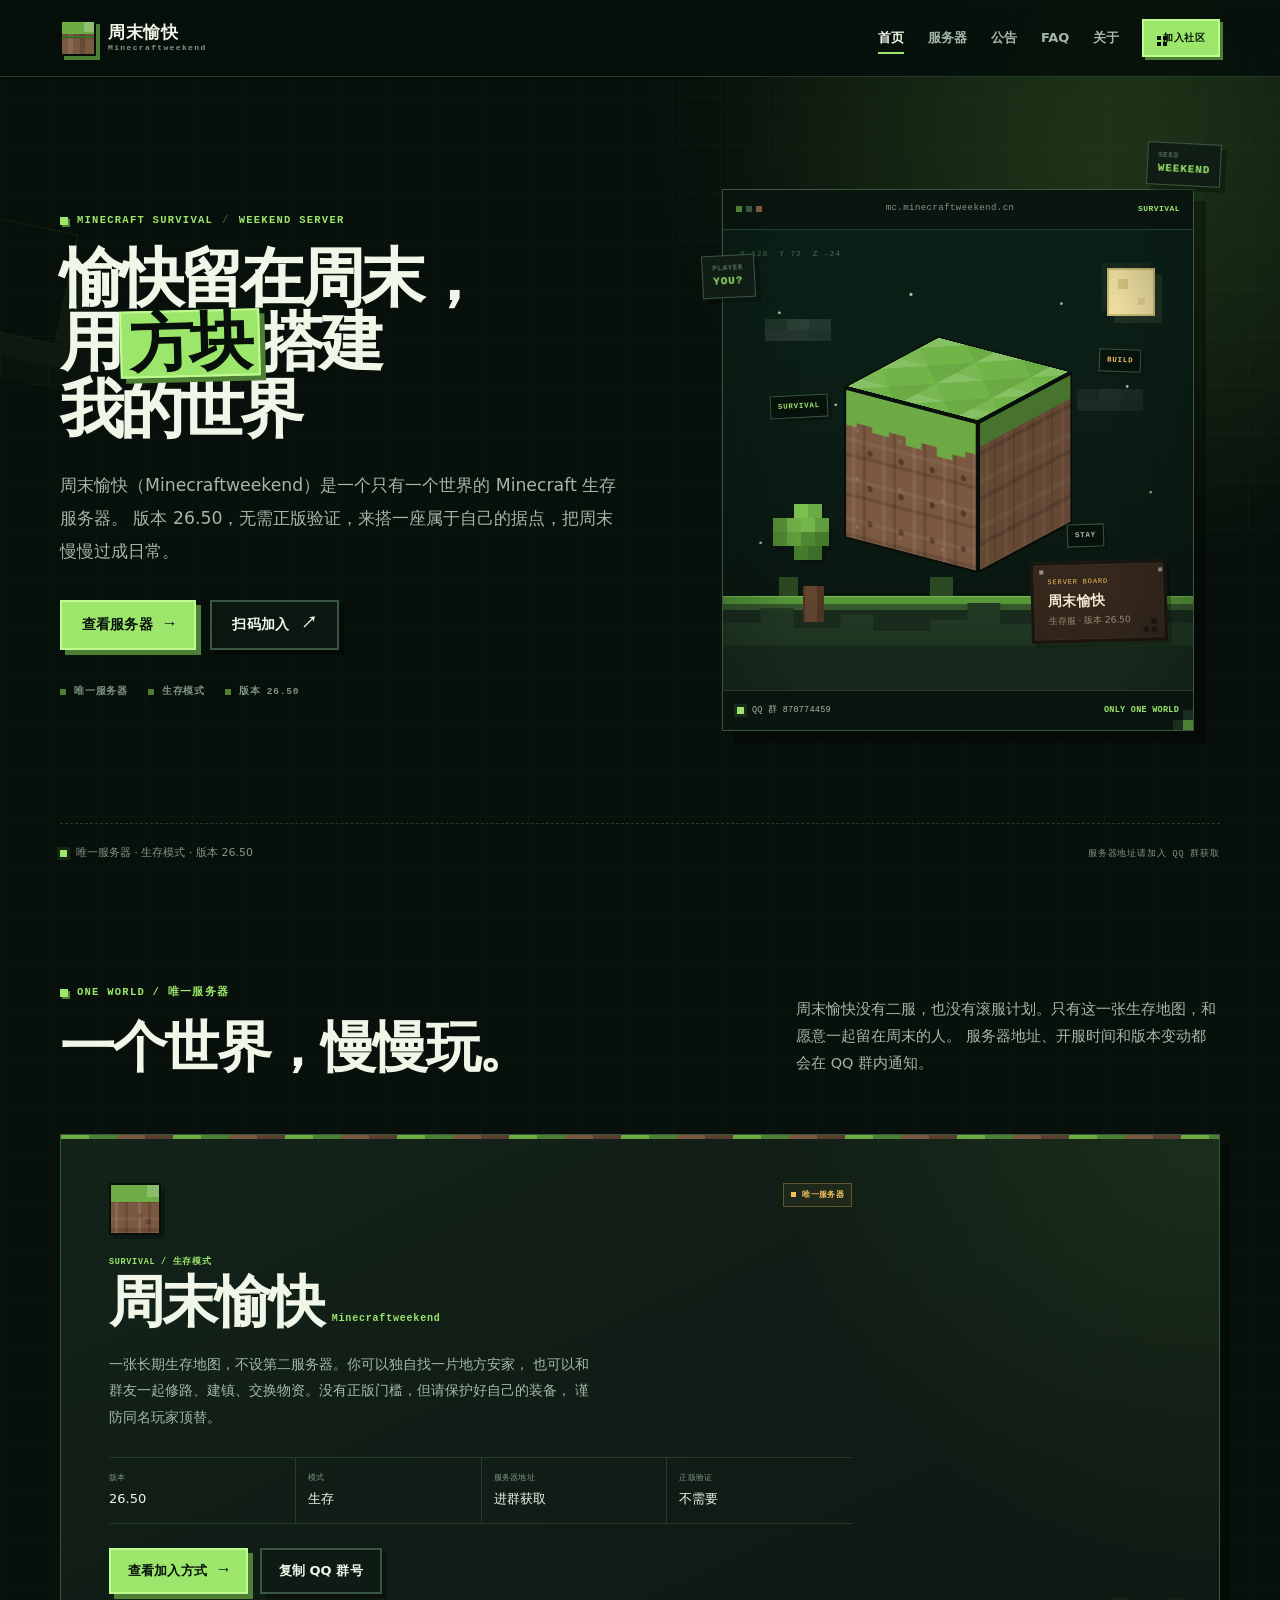
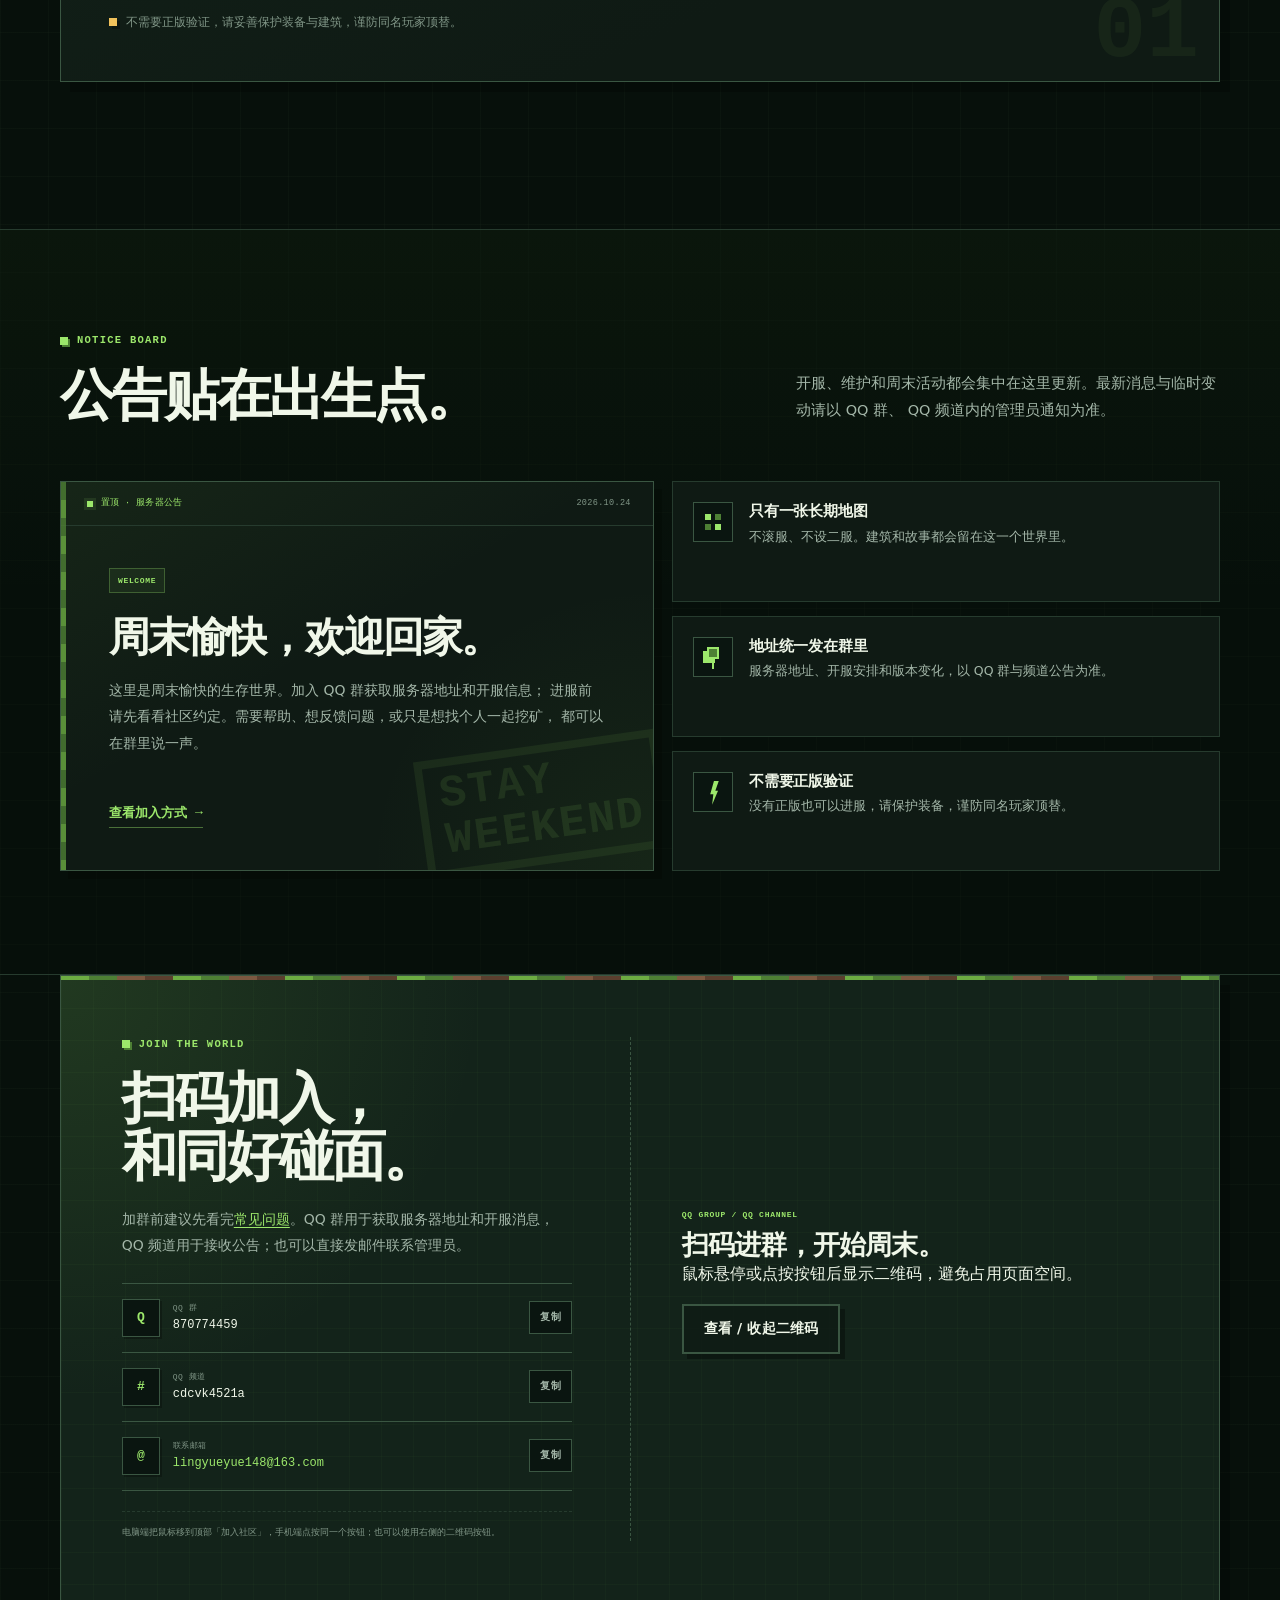
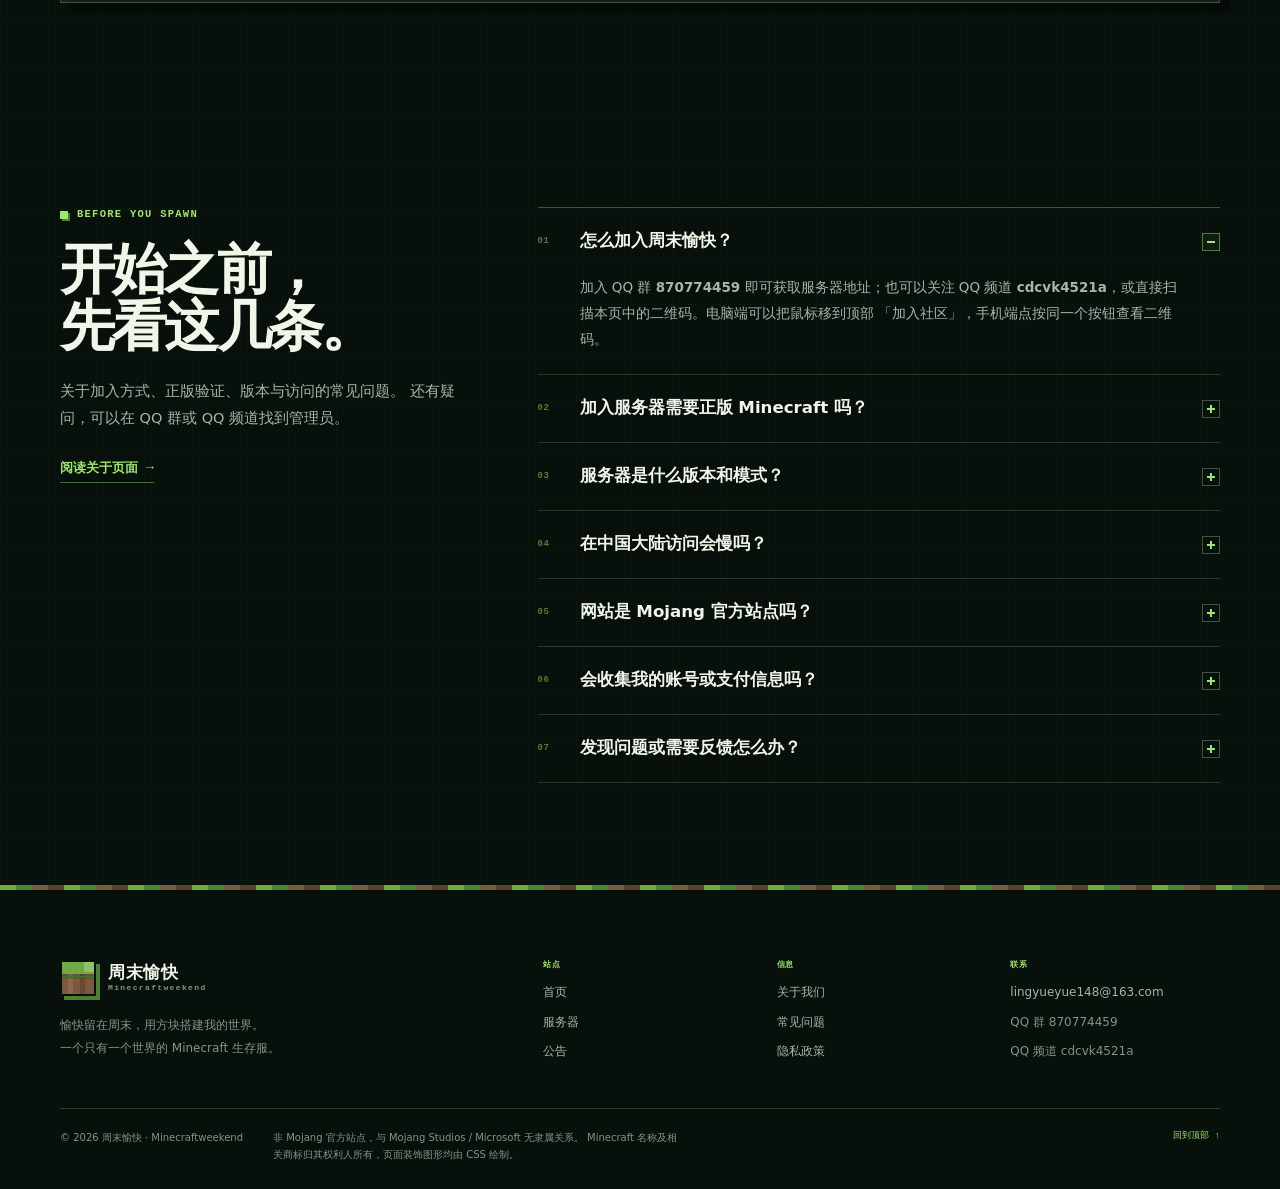
==== commit b6d82618: "Add files via upload" ====
--- a/index.html
+++ b/index.html
@@ -12,7 +12,7 @@
   <meta name="referrer" content="strict-origin-when-cross-origin">
   <link rel="canonical" href="https://mc.minecraftweekend.cn/">
   <link rel="icon" href="assets/img/favicon.svg" type="image/svg+xml">
-  <link rel="stylesheet" href="assets/css/style.css">
+  <link rel="stylesheet" href="assets/css/style.css?v=20261024-2">
 
   <!-- Open Graph / 社交平台分享信息 -->
   <meta property="og:locale" content="zh_CN">
@@ -389,17 +389,6 @@
             </p>
           </div>
 
-          <aside class="server-showcase__join" aria-label="扫码加入 QQ 群">
-            <p class="qr-panel-kicker">SCAN TO JOIN</p>
-            <figure class="qr-figure">
-              <img src="assets/img/qq-group-qr.png" alt="周末愉快 QQ 群二维码，群号 870774459" width="1000" height="1000" loading="lazy" decoding="async">
-              <figcaption>
-                <span>QQ 群</span>
-                <strong>870774459</strong>
-              </figcaption>
-            </figure>
-            <p>扫码进群，获取服务器地址与最新公告。</p>
-          </aside>
         </article>
 
         <p class="section-note reveal">
@@ -525,34 +514,40 @@
             </ul>
 
             <p class="join-small">
-              电脑端把鼠标移到顶部「加入社区」，手机端点按同一个按钮，都能随时打开 QQ 群与 QQ 频道二维码。
+              电脑端把鼠标移到顶部「加入社区」，手机端点按同一个按钮；也可以使用右侧的二维码按钮。
             </p>
           </div>
 
-          <div class="join-qr-side">
+          <div class="join-qr-side" data-qr-root>
             <div class="join-qr-heading">
               <p class="qr-panel-kicker">QQ GROUP / QQ CHANNEL</p>
               <h3>扫码进群，开始周末。</h3>
-            </div>
-
-            <div class="join-qr-grid">
-              <figure class="qr-figure">
-                <img src="assets/img/qq-group-qr.png" alt="周末愉快 QQ 群二维码，群号 870774459" width="1000" height="1000" loading="lazy" decoding="async">
-                <figcaption>
-                  <span>QQ 群</span>
-                  <strong>870774459</strong>
-                </figcaption>
-              </figure>
-              <figure class="qr-figure">
-                <img src="assets/img/qq-channel-qr.png" alt="周末愉快 QQ 频道二维码，频道号 cdcvk4521a" width="1000" height="1000" loading="lazy" decoding="async">
-                <figcaption>
-                  <span>QQ 频道</span>
-                  <strong>cdcvk4521a</strong>
-                </figcaption>
-              </figure>
-            </div>
-
-            <p>用手机 QQ 扫描二维码。群号与频道号也可以直接复制。</p>
+              <p class="join-qr-hint">鼠标悬停或点按按钮后显示二维码，避免占用页面空间。</p>
+              <button class="btn btn--ghost join-qr-toggle" type="button" data-qr-trigger aria-expanded="false" aria-controls="join-qr-panel">
+                查看 / 收起二维码
+              </button>
+            </div>
+
+            <div class="join-qr-panel" id="join-qr-panel" data-qr-panel hidden>
+              <div class="join-qr-grid">
+                <figure class="qr-figure">
+                  <img src="assets/img/qq-group-qr.png" alt="周末愉快 QQ 群二维码，群号 870774459" width="1000" height="1000" loading="lazy" decoding="async">
+                  <figcaption>
+                    <span>QQ 群</span>
+                    <strong>870774459</strong>
+                  </figcaption>
+                </figure>
+                <figure class="qr-figure">
+                  <img src="assets/img/qq-channel-qr.png" alt="周末愉快 QQ 频道二维码，频道号 cdcvk4521a" width="1000" height="1000" loading="lazy" decoding="async">
+                  <figcaption>
+                    <span>QQ 频道</span>
+                    <strong>cdcvk4521a</strong>
+                  </figcaption>
+                </figure>
+              </div>
+
+              <p>用手机 QQ 扫描二维码。群号与频道号也可以直接复制。</p>
+            </div>
           </div>
         </div>
       </div>
@@ -729,6 +724,6 @@
   <!-- 复制反馈的无障碍播报区 -->
   <div class="toast" role="status" aria-live="polite" aria-atomic="true" data-toast></div>
 
-  <script src="assets/js/main.js" defer></script>
+  <script src="assets/js/main.js?v=20261024-2" defer></script>
 </body>
 </html>
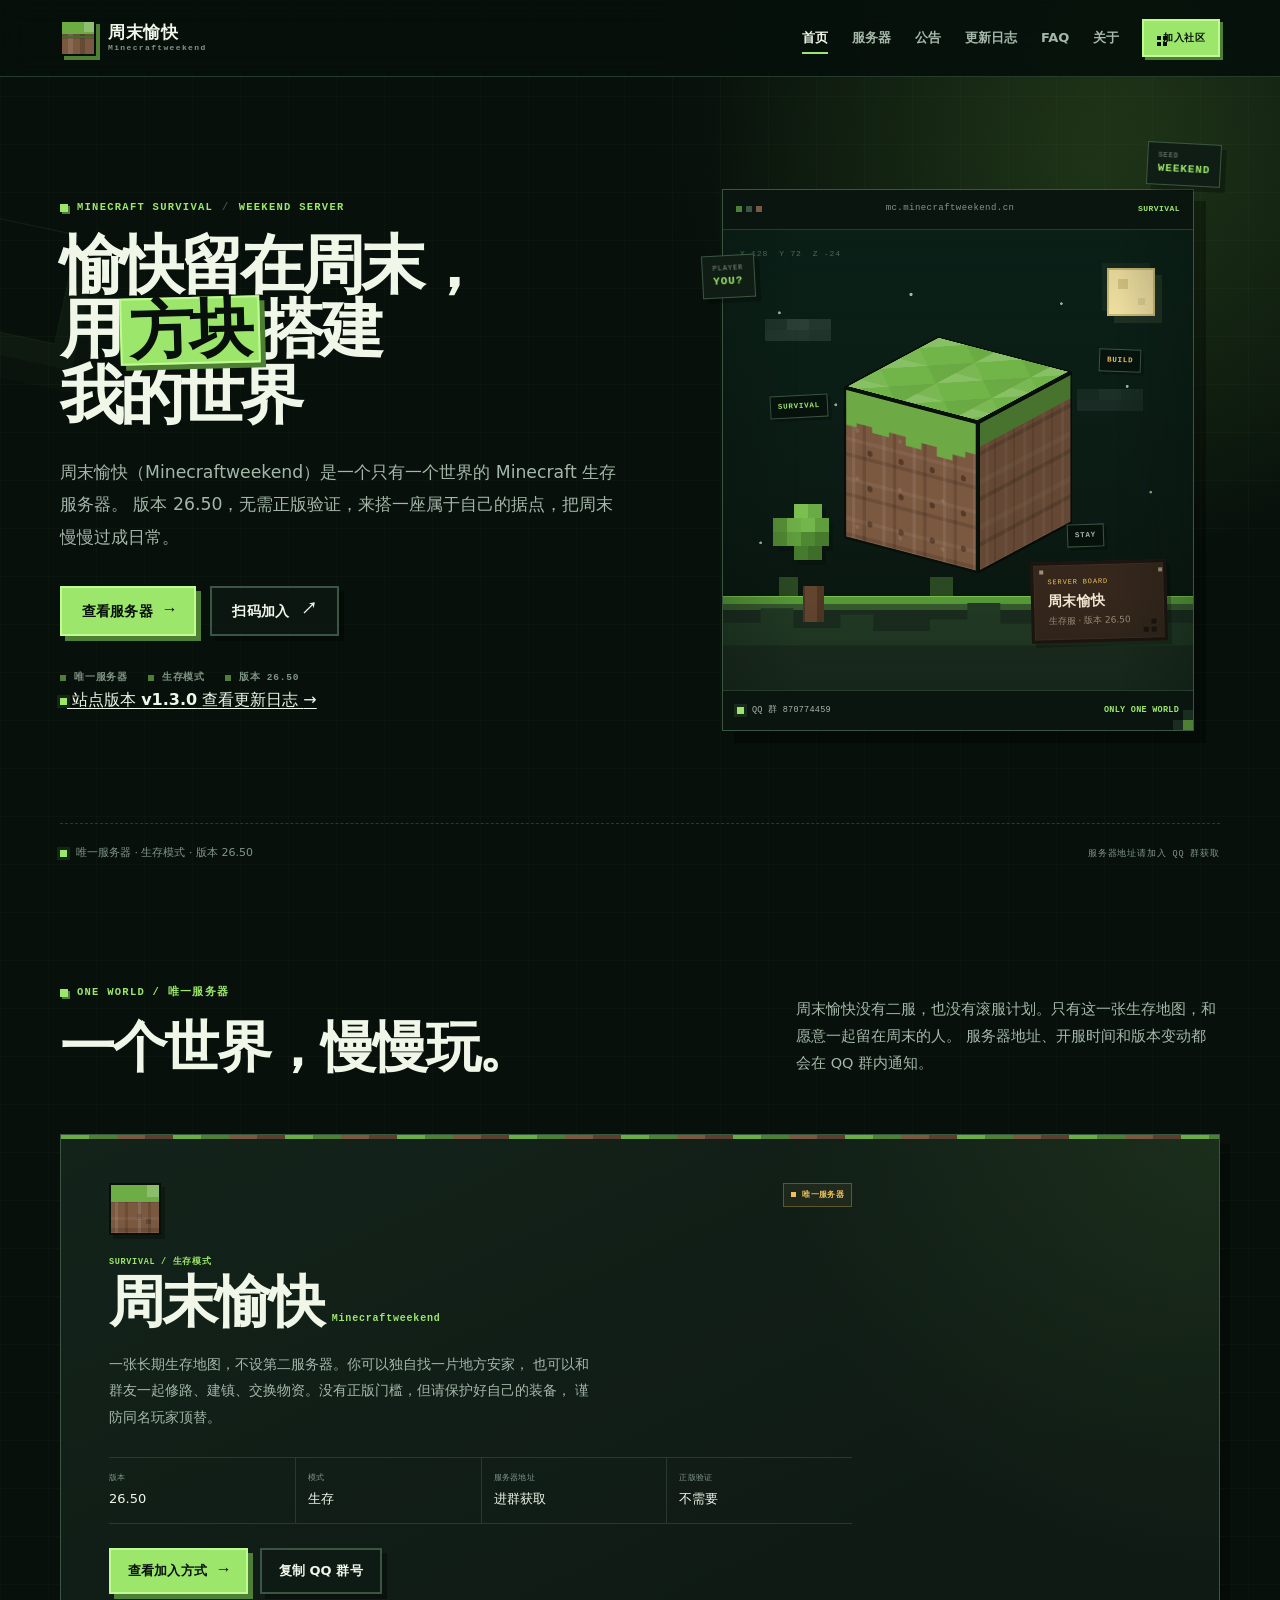
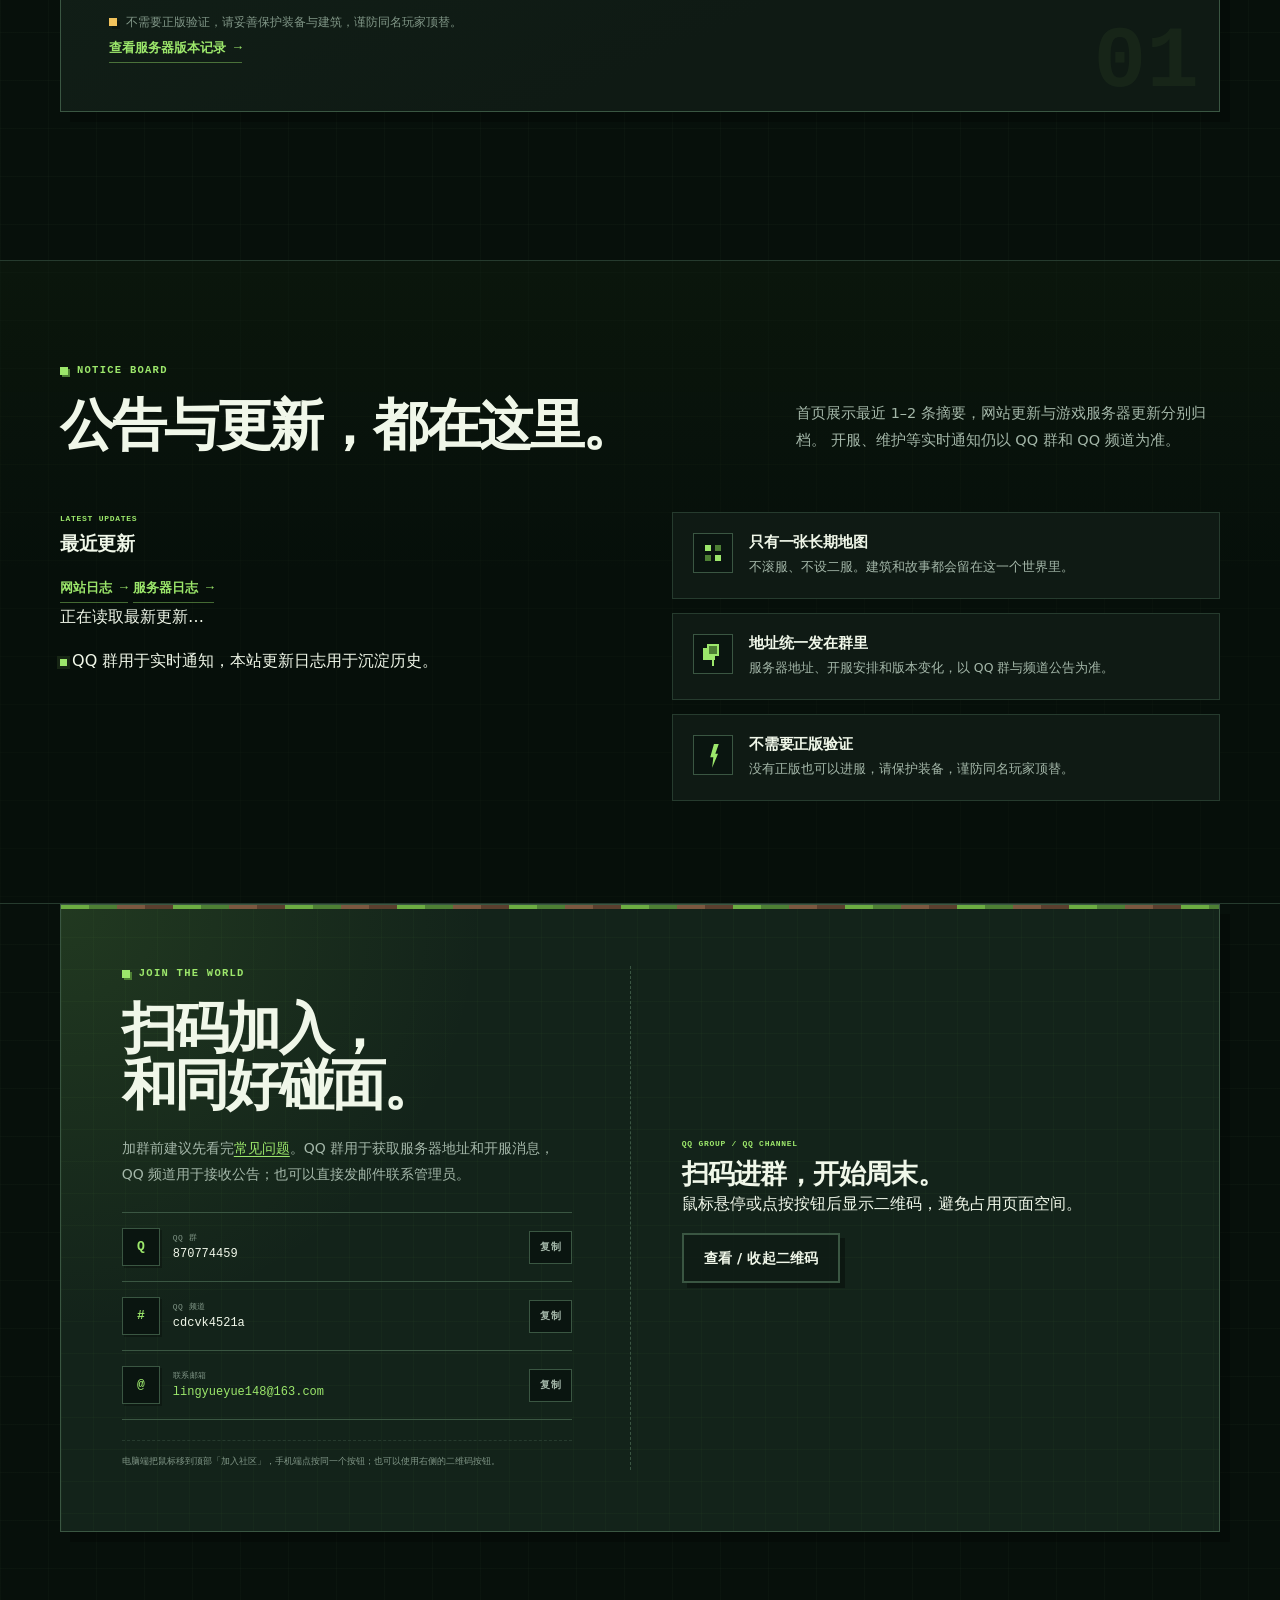
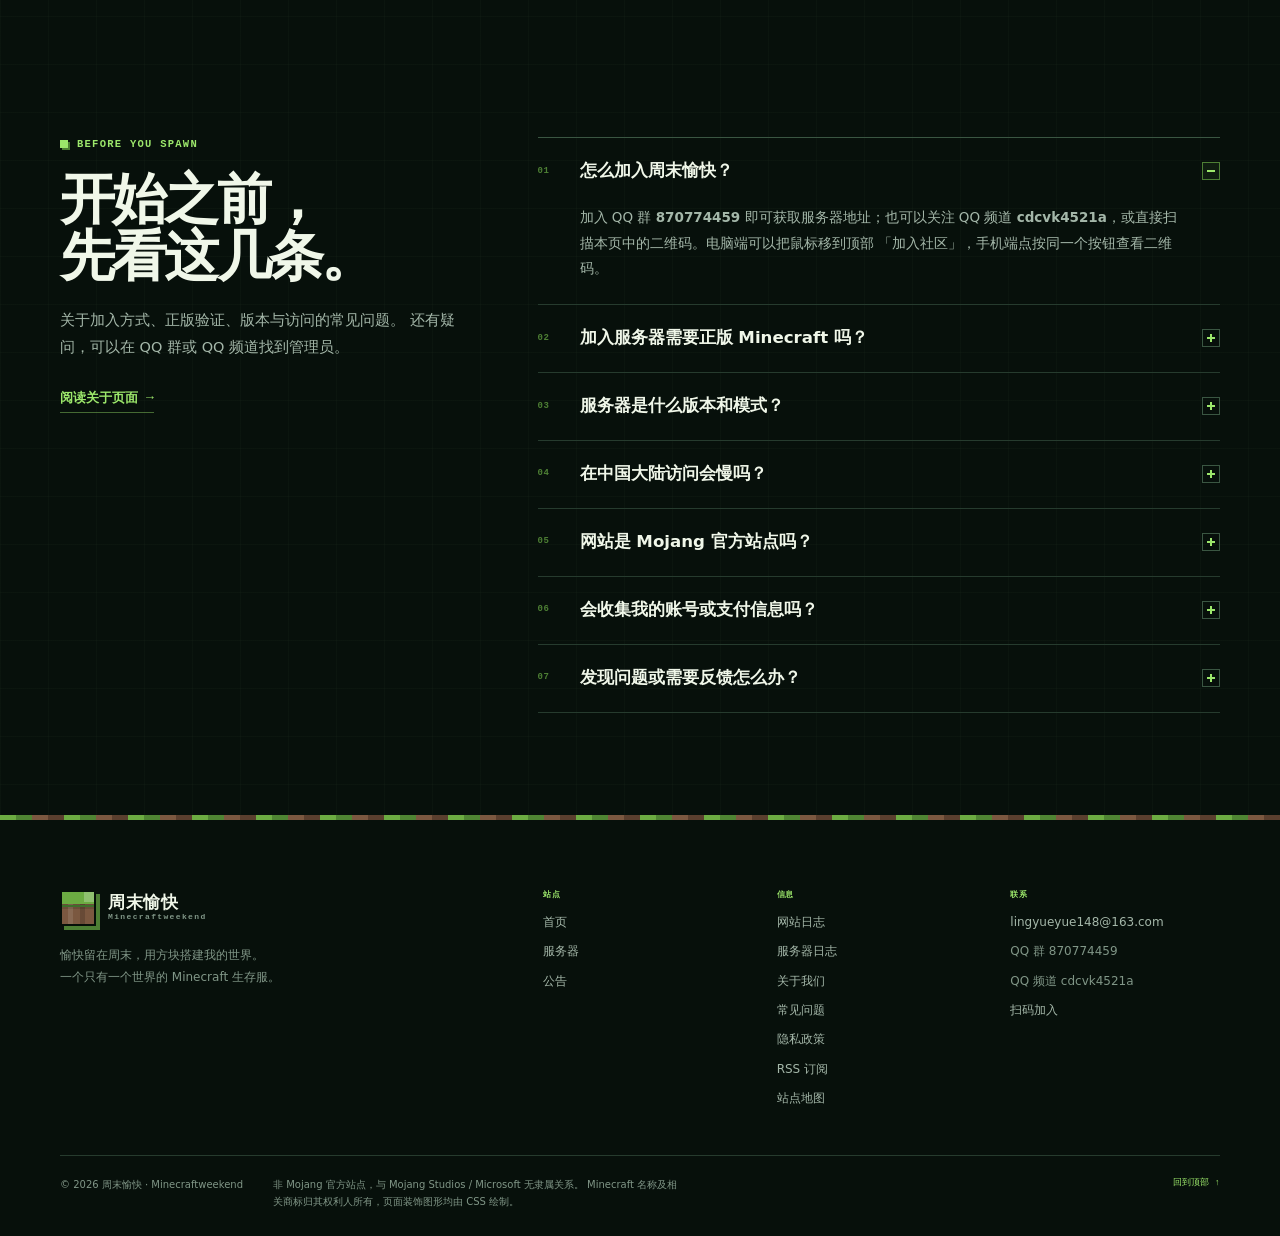
==== commit e6db4574: "Add files via upload" ====
--- a/index.html
+++ b/index.html
@@ -4,7 +4,7 @@
   <meta charset="UTF-8">
   <meta name="viewport" content="width=device-width, initial-scale=1">
   <title>周末愉快｜Minecraftweekend 生存服务器</title>
-  <meta name="description" content="周末愉快（Minecraftweekend）是一个只有一个世界的 Minecraft 生存服务器。版本 26.50，无需正版验证；加入 QQ 群 870774459 或 QQ 频道 cdcvk4521a，扫码即可加入。">
+  <meta name="description" content="周末愉快（Minecraftweekend）是一个只有一个世界的 Minecraft 生存服务器。版本 26.50，无需正版验证；加入 QQ 群 870774459 或 QQ 频道 cdcvk4521a，扫码即可加入。站点更新与版本变更记录见更新日志。">
   <meta name="keywords" content="周末愉快,Minecraftweekend,Minecraft服务器,我的世界服务器,生存服务器,QQ群,QQ频道">
   <meta name="author" content="周末愉快">
   <meta name="theme-color" content="#0a120e">
@@ -12,7 +12,9 @@
   <meta name="referrer" content="strict-origin-when-cross-origin">
   <link rel="canonical" href="https://mc.minecraftweekend.cn/">
   <link rel="icon" href="assets/img/favicon.svg" type="image/svg+xml">
-  <link rel="stylesheet" href="assets/css/style.css?v=20261024-2">
+  <link rel="alternate" type="application/rss+xml" title="周末愉快 · 网站更新" href="https://mc.minecraftweekend.cn/changelog.xml">
+  <link rel="alternate" type="application/rss+xml" title="周末愉快 · 服务器更新" href="https://mc.minecraftweekend.cn/server-changelog.xml">
+  <link rel="stylesheet" href="assets/css/style.css?v=20261026-1">
 
   <!-- Open Graph / 社交平台分享信息 -->
   <meta property="og:locale" content="zh_CN">
@@ -153,6 +155,7 @@
         <a class="nav-link is-active" href="#top" data-spy-target="#top" aria-current="page">首页</a>
         <a class="nav-link" href="#servers" data-spy-target="#servers">服务器</a>
         <a class="nav-link" href="#notice" data-spy-target="#notice">公告</a>
+        <a class="nav-link" href="changelog.html">更新日志</a>
         <a class="nav-link" href="#faq" data-spy-target="#faq">FAQ</a>
         <a class="nav-link" href="about.html">关于</a>
 
@@ -246,6 +249,12 @@
             <li>生存模式</li>
             <li>版本 26.50</li>
           </ul>
+
+          <a class="hero-version-link hero-enter" href="changelog.html">
+            <span class="status-dot" aria-hidden="true"></span>
+            <span>站点版本 <strong data-latest-version>v1.3.0</strong></span>
+            <span class="hero-version-link__more">查看更新日志 <span aria-hidden="true">→</span></span>
+          </a>
         </div>
 
         <!-- 装饰性世界预览：关键信息在页面其他区域均有可访问文本 -->
@@ -387,6 +396,11 @@
               <span class="note-mark" aria-hidden="true"></span>
               不需要正版验证，请妥善保护装备与建筑，谨防同名玩家顶替。
             </p>
+
+            <a class="text-link server-log-link" href="server-changelog.html">
+              查看服务器版本记录
+              <span aria-hidden="true">→</span>
+            </a>
           </div>
 
         </article>
@@ -407,38 +421,49 @@
               <span class="pixel-dot" aria-hidden="true"></span>
               NOTICE BOARD
             </p>
-            <h2 class="section-title" id="notice-title">公告贴在出生点。</h2>
+            <h2 class="section-title" id="notice-title">公告与更新，都在这里。</h2>
           </div>
           <p class="section-desc">
-            开服、维护和周末活动都会集中在这里更新。最新消息与临时变动请以 QQ 群、
-            QQ 频道内的管理员通知为准。
+            首页展示最近 1–2 条摘要，网站更新与游戏服务器更新分别归档。
+            开服、维护等实时通知仍以 QQ 群和 QQ 频道为准。
           </p>
         </div>
 
         <div class="notice-layout">
-          <article class="notice-card reveal">
-            <div class="notice-card__bar">
-              <span class="notice-status"><i class="status-dot"></i> 置顶 · 服务器公告</span>
-              <time datetime="2026-10-24">2026.10.24</time>
-            </div>
-            <div class="notice-card__body">
-              <span class="tag">WELCOME</span>
-              <h3>周末愉快，欢迎回家。</h3>
-              <p>
-                这里是周末愉快的生存世界。加入 QQ 群获取服务器地址和开服信息；
-                进服前请先看看社区约定。需要帮助、想反馈问题，或只是想找个人一起挖矿，
-                都可以在群里说一声。
-              </p>
-              <a class="text-link" href="#join">
-                查看加入方式
-                <span aria-hidden="true">→</span>
-              </a>
-            </div>
-            <div class="notice-card__stamp" aria-hidden="true">
-              <span>STAY</span>
-              <span>WEEKEND</span>
-            </div>
-          </article>
+          <div class="latest-updates reveal">
+            <div class="latest-updates__head">
+              <div>
+                <p class="qr-panel-kicker">LATEST UPDATES</p>
+                <h3>最近更新</h3>
+              </div>
+              <div class="latest-updates__links">
+                <a class="text-link" href="changelog.html">
+                  网站日志
+                  <span aria-hidden="true">→</span>
+                </a>
+                <a class="text-link" href="server-changelog.html">
+                  服务器日志
+                  <span aria-hidden="true">→</span>
+                </a>
+              </div>
+            </div>
+
+            <div class="latest-list" data-changelog-latest aria-live="polite">
+              <p class="latest-state">正在读取最新更新…</p>
+              <noscript>
+                <p>
+                  更新摘要需要 JavaScript 才能读取，请直接打开
+                  <a href="changelog.html">网站日志</a>或
+                  <a href="server-changelog.html">服务器日志</a>。
+                </p>
+              </noscript>
+            </div>
+
+            <p class="latest-updates__foot">
+              <span class="status-dot" aria-hidden="true"></span>
+              QQ 群用于实时通知，本站更新日志用于沉淀历史。
+            </p>
+          </div>
 
           <div class="feature-stack">
             <article class="feature-card reveal" style="--reveal-delay: 80ms;">
@@ -529,6 +554,11 @@
             </div>
 
             <div class="join-qr-panel" id="join-qr-panel" data-qr-panel hidden>
+              <div class="join-qr-panel__head">
+                <span class="qr-panel-kicker">SCAN TO JOIN</span>
+                <button class="nav-qr-close" type="button" data-qr-close aria-label="关闭二维码弹层">×</button>
+              </div>
+
               <div class="join-qr-grid">
                 <figure class="qr-figure">
                   <img src="assets/img/qq-group-qr.png" alt="周末愉快 QQ 群二维码，群号 870774459" width="1000" height="1000" loading="lazy" decoding="async">
@@ -697,15 +727,20 @@
           </div>
           <div>
             <h2>信息</h2>
+            <a href="changelog.html">网站日志</a>
+            <a href="server-changelog.html">服务器日志</a>
             <a href="about.html">关于我们</a>
             <a href="#faq">常见问题</a>
             <a href="privacy.html">隐私政策</a>
+            <a href="changelog.xml">RSS 订阅</a>
+            <a href="sitemap.xml">站点地图</a>
           </div>
           <div>
             <h2>联系</h2>
             <a href="mailto:lingyueyue148@163.com">lingyueyue148@163.com</a>
             <span>QQ 群 870774459</span>
             <span>QQ 频道 cdcvk4521a</span>
+            <a href="#join">扫码加入</a>
           </div>
         </nav>
       </div>
@@ -724,6 +759,7 @@
   <!-- 复制反馈的无障碍播报区 -->
   <div class="toast" role="status" aria-live="polite" aria-atomic="true" data-toast></div>
 
-  <script src="assets/js/main.js?v=20261024-2" defer></script>
+  <script src="assets/js/main.js?v=20261026-1" defer></script>
+  <script src="assets/js/changelog.js?v=20261026-1" defer></script>
 </body>
 </html>
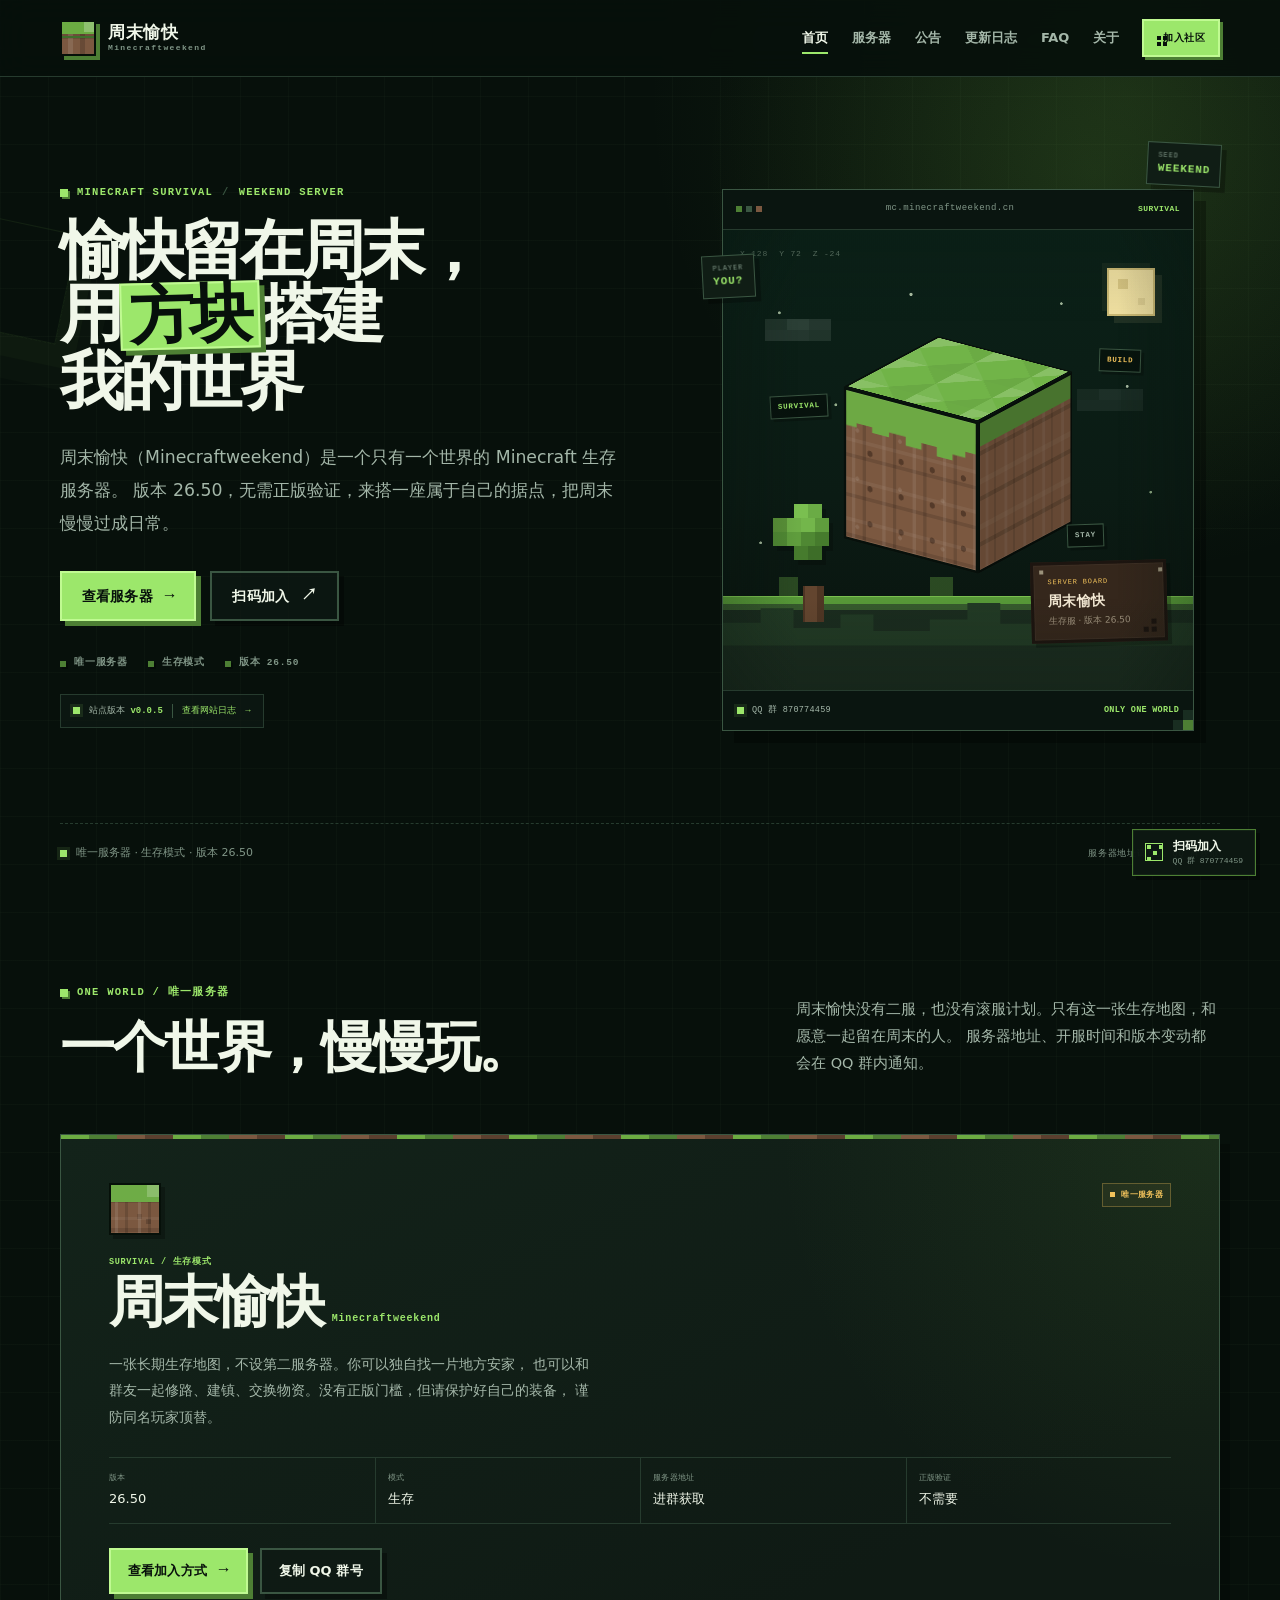
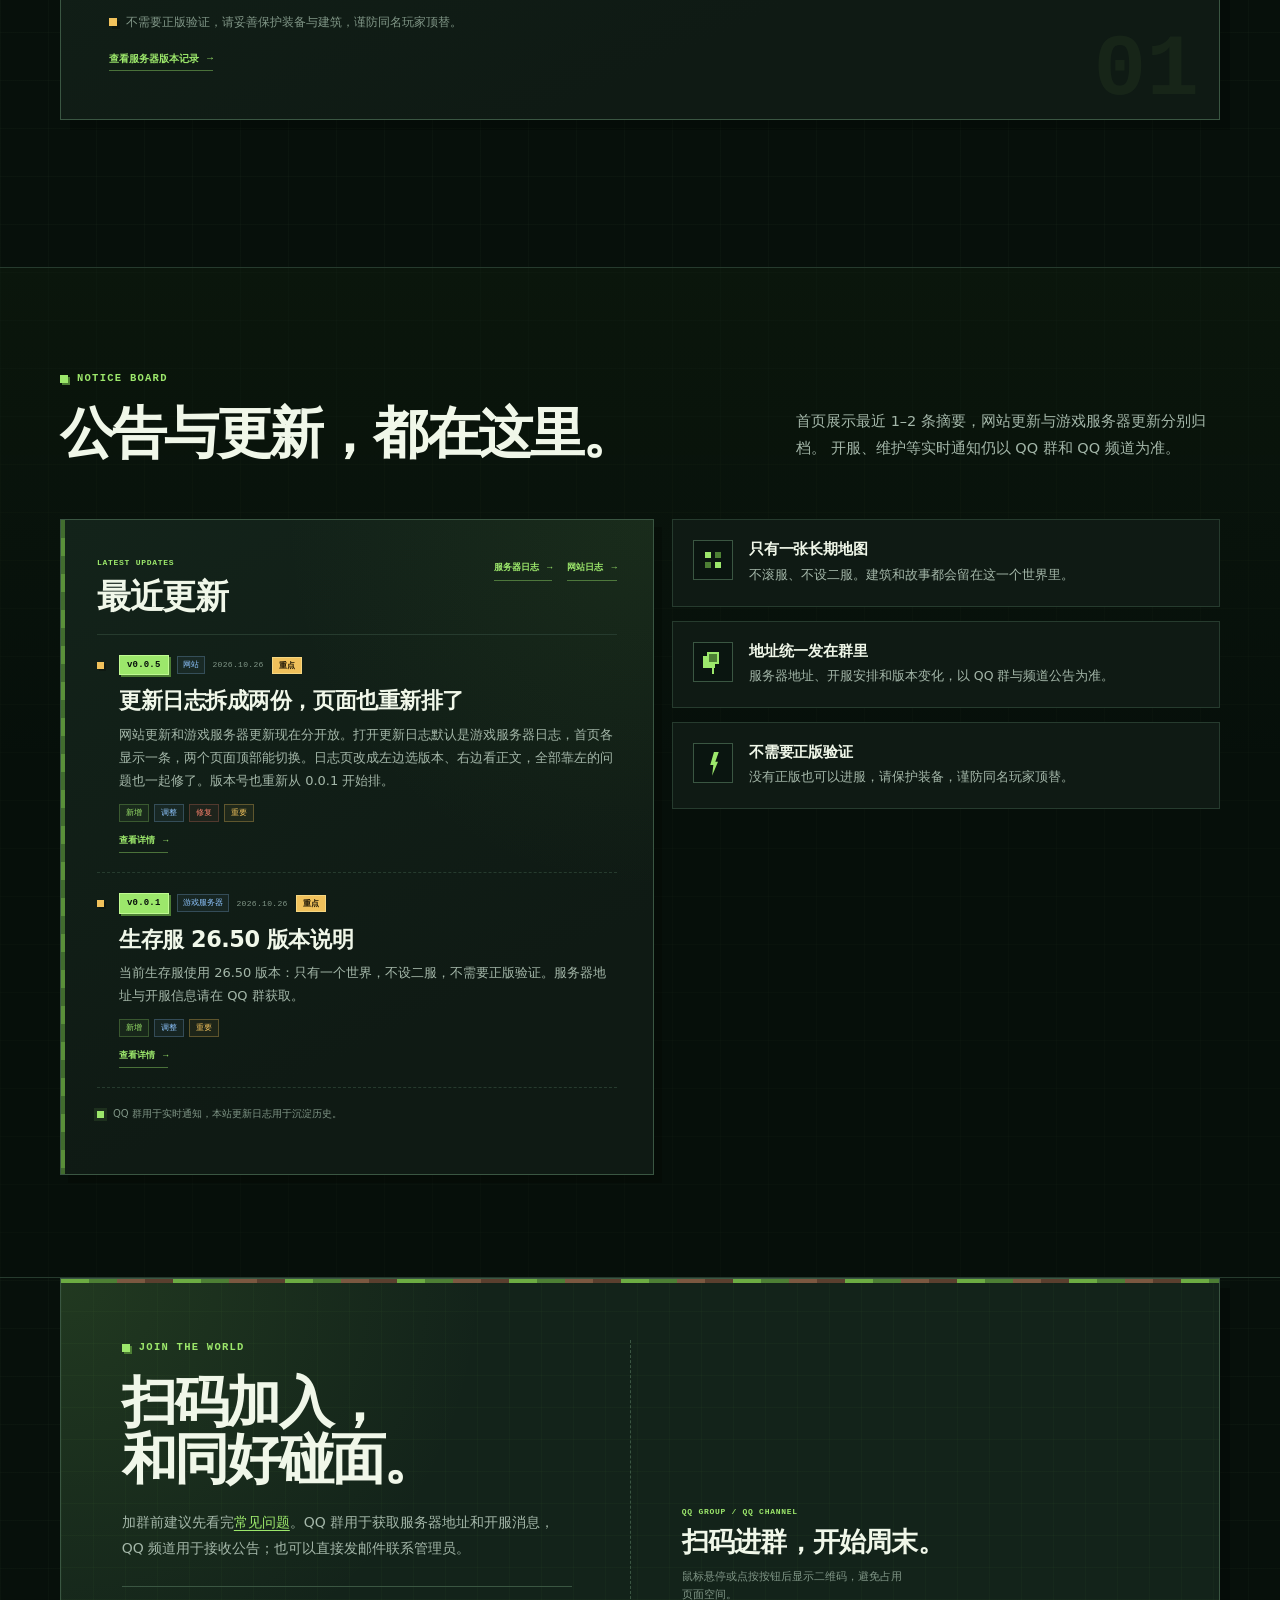
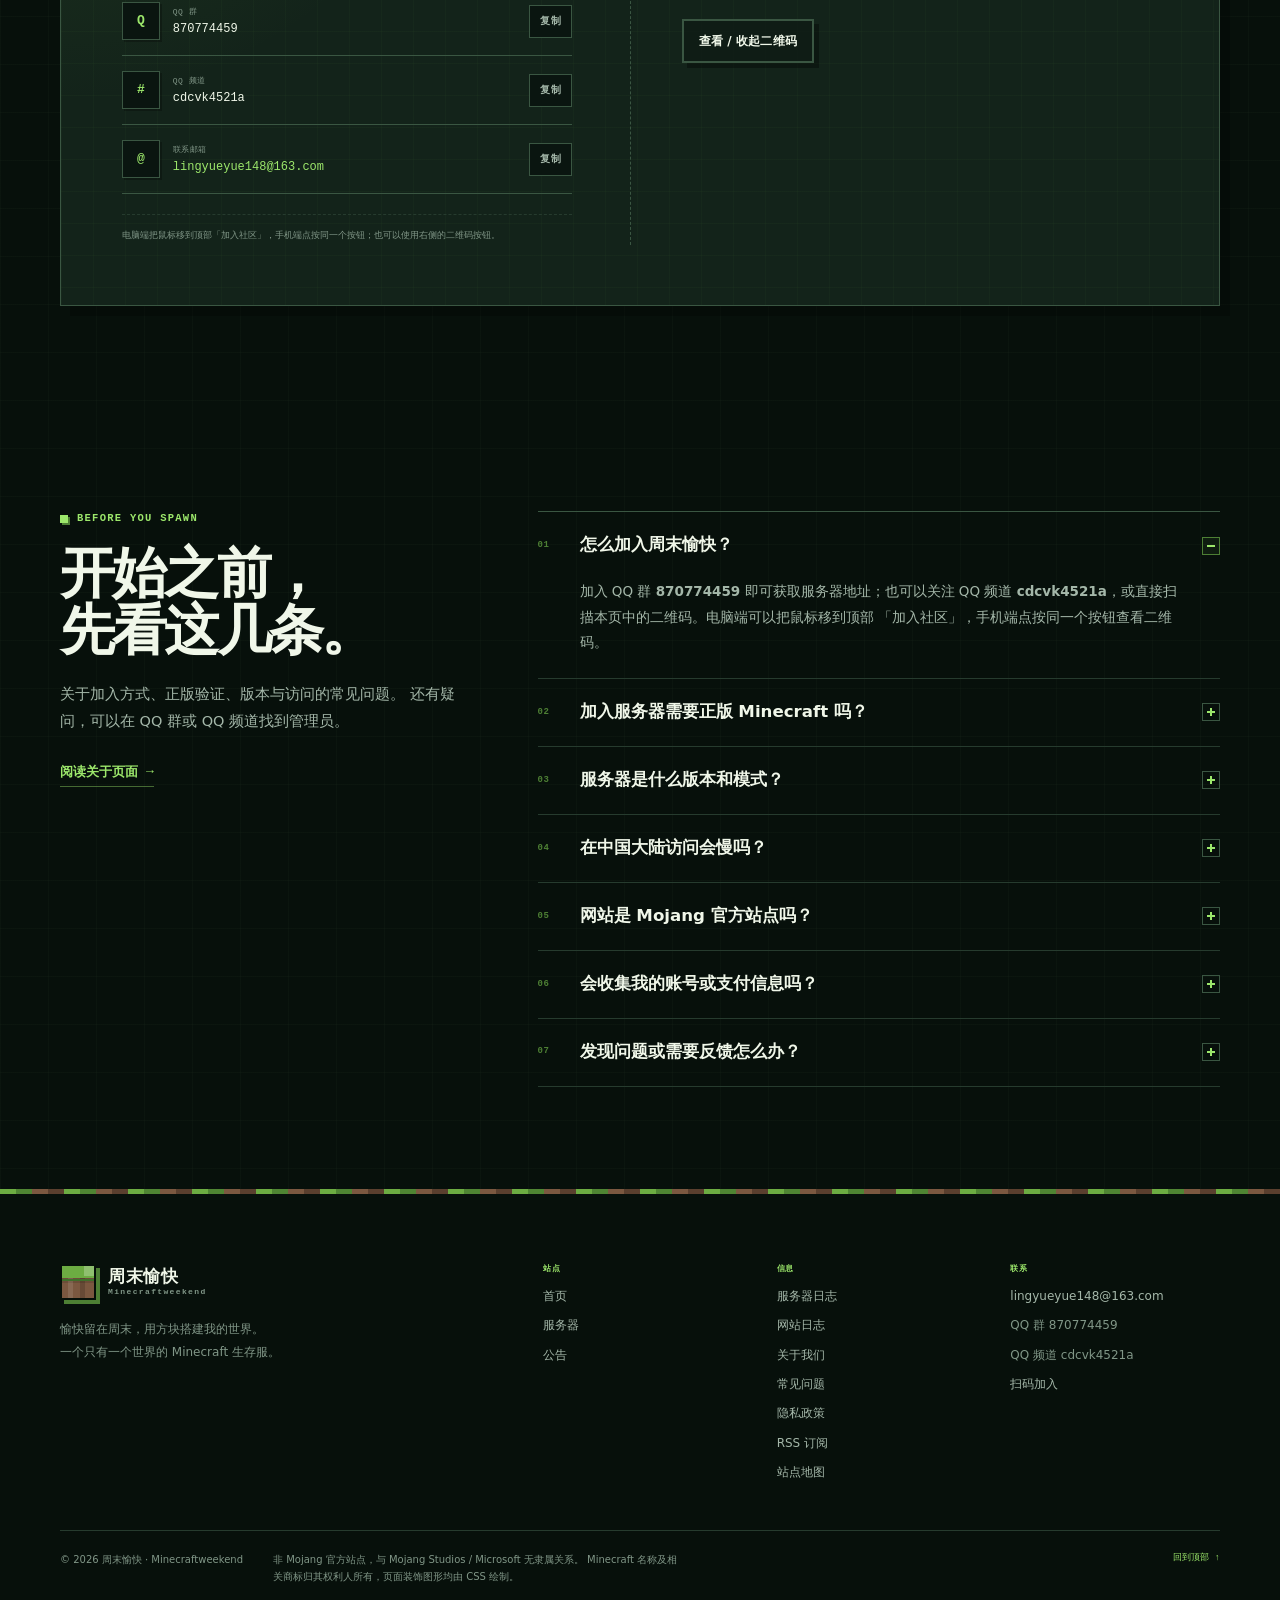
==== commit 8576b1a8: "Add files via upload" ====
--- a/index.html
+++ b/index.html
@@ -1,765 +1,765 @@
-<!DOCTYPE html>
-<html lang="zh-CN">
-<head>
-  <meta charset="UTF-8">
-  <meta name="viewport" content="width=device-width, initial-scale=1">
-  <title>周末愉快｜Minecraftweekend 生存服务器</title>
-  <meta name="description" content="周末愉快（Minecraftweekend）是一个只有一个世界的 Minecraft 生存服务器。版本 26.50，无需正版验证；加入 QQ 群 870774459 或 QQ 频道 cdcvk4521a，扫码即可加入。站点更新与版本变更记录见更新日志。">
-  <meta name="keywords" content="周末愉快,Minecraftweekend,Minecraft服务器,我的世界服务器,生存服务器,QQ群,QQ频道">
-  <meta name="author" content="周末愉快">
-  <meta name="theme-color" content="#0a120e">
-  <meta name="color-scheme" content="dark">
-  <meta name="referrer" content="strict-origin-when-cross-origin">
-  <link rel="canonical" href="https://mc.minecraftweekend.cn/">
-  <link rel="icon" href="assets/img/favicon.svg" type="image/svg+xml">
-  <link rel="alternate" type="application/rss+xml" title="周末愉快 · 网站更新" href="https://mc.minecraftweekend.cn/changelog.xml">
-  <link rel="alternate" type="application/rss+xml" title="周末愉快 · 服务器更新" href="https://mc.minecraftweekend.cn/server-changelog.xml">
-  <link rel="stylesheet" href="assets/css/style.css?v=20261026-1">
-
-  <!-- Open Graph / 社交平台分享信息 -->
-  <meta property="og:locale" content="zh_CN">
-  <meta property="og:type" content="website">
-  <meta property="og:site_name" content="周末愉快">
-  <meta property="og:title" content="周末愉快｜Minecraftweekend 生存服务器">
-  <meta property="og:description" content="愉快留在周末，用方块搭建我的世界。版本 26.50 的 Minecraft 生存服，扫码加入。">
-  <meta property="og:url" content="https://mc.minecraftweekend.cn/">
-  <meta property="og:image" content="https://mc.minecraftweekend.cn/assets/img/og-cover.png">
-  <meta property="og:image:type" content="image/png">
-  <meta property="og:image:width" content="1200">
-  <meta property="og:image:height" content="630">
-  <meta property="og:image:alt" content="周末愉快 Minecraftweekend 生存服务器封面">
-  <meta name="twitter:card" content="summary_large_image">
-  <meta name="twitter:title" content="周末愉快｜Minecraftweekend">
-  <meta name="twitter:description" content="愉快留在周末，用方块搭建我的世界。版本 26.50 的生存服，只有一个世界。">
-  <meta name="twitter:image" content="https://mc.minecraftweekend.cn/assets/img/og-cover.png">
-
-  <!-- 尽早标记 JS 可用，移动端导航和渐进增强样式依赖这个 class -->
-  <script>document.documentElement.classList.add('js');</script>
-
-  <!-- 结构化数据：站点、组织与常见问题 -->
-  <script type="application/ld+json">
-  {
-    "@context": "https://schema.org",
-    "@graph": [
-      {
-        "@type": "WebSite",
-        "@id": "https://mc.minecraftweekend.cn/#website",
-        "url": "https://mc.minecraftweekend.cn/",
-        "name": "周末愉快",
-        "alternateName": "Minecraftweekend",
-        "description": "Minecraftweekend 生存服务器与玩家社区。",
-        "inLanguage": "zh-CN"
-      },
-      {
-        "@type": "Organization",
-        "@id": "https://mc.minecraftweekend.cn/#organization",
-        "name": "周末愉快",
-        "alternateName": "Minecraftweekend",
-        "url": "https://mc.minecraftweekend.cn/",
-        "email": "lingyueyue148@163.com",
-        "logo": {
-          "@type": "ImageObject",
-          "url": "https://mc.minecraftweekend.cn/assets/img/favicon.svg"
-        }
-      },
-      {
-        "@type": "WebPage",
-        "@id": "https://mc.minecraftweekend.cn/#webpage",
-        "url": "https://mc.minecraftweekend.cn/",
-        "name": "周末愉快｜Minecraftweekend 生存服务器",
-        "isPartOf": { "@id": "https://mc.minecraftweekend.cn/#website" },
-        "about": { "@id": "https://mc.minecraftweekend.cn/#organization" },
-        "description": "版本 26.50 的 Minecraft 生存服务器，只有一个世界。",
-        "inLanguage": "zh-CN"
-      },
-      {
-        "@type": "FAQPage",
-        "@id": "https://mc.minecraftweekend.cn/#faq",
-        "mainEntity": [
-          {
-            "@type": "Question",
-            "name": "怎么加入周末愉快？",
-            "acceptedAnswer": {
-              "@type": "Answer",
-              "text": "加入 QQ 群 870774459 即可获取服务器地址；也可以关注 QQ 频道 cdcvk4521a，或直接扫描页面中的二维码。"
-            }
-          },
-          {
-            "@type": "Question",
-            "name": "加入服务器需要正版 Minecraft 吗？",
-            "acceptedAnswer": {
-              "@type": "Answer",
-              "text": "不需要。服务器不要求正版验证，因此请尽量保护好自己的装备，谨防同名玩家顶替。"
-            }
-          },
-          {
-            "@type": "Question",
-            "name": "服务器是什么版本和模式？",
-            "acceptedAnswer": {
-              "@type": "Answer",
-              "text": "服务器版本为 26.50，使用生存模式，并且只有一个服务器。服务器地址请在 QQ 群内获取。"
-            }
-          },
-          {
-            "@type": "Question",
-            "name": "在中国大陆访问会慢吗？",
-            "acceptedAnswer": {
-              "@type": "Answer",
-              "text": "不会。游戏服务器位于国内，正常情况下可以直连。本站网页使用 GitHub Pages 托管，网页加载速度仍可能受跨境线路影响。"
-            }
-          },
-          {
-            "@type": "Question",
-            "name": "网站是 Mojang 官方站点吗？",
-            "acceptedAnswer": {
-              "@type": "Answer",
-              "text": "不是。周末愉快是玩家自建的服务器与社区页面，与 Mojang Studios、Microsoft 没有隶属或授权关系。"
-            }
-          },
-          {
-            "@type": "Question",
-            "name": "会收集我的账号或支付信息吗？",
-            "acceptedAnswer": {
-              "@type": "Answer",
-              "text": "不会。本站没有登录、数据库与支付功能，不主动要求你填写敏感信息。托管平台可能记录基础访问日志，详见隐私政策。"
-            }
-          },
-          {
-            "@type": "Question",
-            "name": "发现问题或需要反馈怎么办？",
-            "acceptedAnswer": {
-              "@type": "Answer",
-              "text": "可以发送邮件至 lingyueyue148@163.com，或在 QQ 群 870774459、QQ 频道 cdcvk4521a 中联系管理员。"
-            }
-          }
-        ]
-      }
-    ]
-  }
-  </script>
-</head>
-<body id="top">
-  <a class="skip-link" href="#main-content">跳到主要内容</a>
-
-  <header class="site-header" data-site-header>
-    <div class="container header-inner">
-      <a class="brand" href="index.html" aria-label="周末愉快首页">
-        <span class="brand-mark" aria-hidden="true"></span>
-        <span class="brand-text">
-          <strong>周末愉快</strong>
-          <small>Minecraftweekend</small>
-        </span>
-      </a>
-
-      <nav class="site-nav" id="site-menu" aria-label="主导航">
-        <a class="nav-link is-active" href="#top" data-spy-target="#top" aria-current="page">首页</a>
-        <a class="nav-link" href="#servers" data-spy-target="#servers">服务器</a>
-        <a class="nav-link" href="#notice" data-spy-target="#notice">公告</a>
-        <a class="nav-link" href="changelog.html">更新日志</a>
-        <a class="nav-link" href="#faq" data-spy-target="#faq">FAQ</a>
-        <a class="nav-link" href="about.html">关于</a>
-
-        <div class="nav-qr-wrap" data-qr-root>
-          <button class="nav-join" type="button" data-qr-trigger data-spy-target="#join" aria-expanded="false" aria-controls="nav-qr-panel" aria-label="查看 QQ 群与 QQ 频道二维码">
-            <span class="nav-join__icon" aria-hidden="true"></span>
-            加入社区
-          </button>
-
-          <div class="nav-qr-panel" id="nav-qr-panel" data-qr-panel role="group" aria-label="QQ 群与 QQ 频道二维码" hidden>
-            <div class="nav-qr-panel__head">
-              <div>
-                <span class="nav-qr-eyebrow">JOIN / 扫码加入</span>
-                <strong>周末愉快</strong>
-              </div>
-              <button class="nav-qr-close" type="button" data-qr-close aria-label="关闭二维码面板">×</button>
-            </div>
-
-            <div class="nav-qr-grid">
-              <figure class="qr-figure">
-                <img src="assets/img/qq-group-qr.png" alt="周末愉快 QQ 群二维码，群号 870774459" width="1000" height="1000" loading="lazy" decoding="async">
-                <figcaption>
-                  <span>QQ 群</span>
-                  <strong>870774459</strong>
-                </figcaption>
-              </figure>
-              <figure class="qr-figure">
-                <img src="assets/img/qq-channel-qr.png" alt="周末愉快 QQ 频道二维码，频道号 cdcvk4521a" width="1000" height="1000" loading="lazy" decoding="async">
-                <figcaption>
-                  <span>QQ 频道</span>
-                  <strong>cdcvk4521a</strong>
-                </figcaption>
-              </figure>
-            </div>
-
-            <div class="nav-qr-panel__foot">
-              <span>手机 QQ 扫一扫</span>
-              <a href="#join">查看详细加入方式 <span aria-hidden="true">→</span></a>
-            </div>
-          </div>
-        </div>
-      </nav>
-
-      <button class="nav-toggle" type="button" aria-expanded="false" aria-controls="site-menu" aria-label="打开导航菜单" data-nav-toggle>
-        <span class="nav-toggle__label" data-nav-label>菜单</span>
-        <span class="nav-toggle__icon" aria-hidden="true">
-          <span></span>
-          <span></span>
-          <span></span>
-        </span>
-      </button>
-    </div>
-  </header>
-
-  <main id="main-content">
-    <!-- 首屏：站点介绍与 CSS 绘制的方块场景 -->
-    <section class="hero" aria-labelledby="hero-title">
-      <div class="container hero-layout">
-        <div class="hero-copy">
-          <p class="eyebrow hero-enter">
-            <span class="pixel-dot" aria-hidden="true"></span>
-            MINECRAFT SURVIVAL
-            <span class="eyebrow-sep" aria-hidden="true">/</span>
-            WEEKEND SERVER
-          </p>
-
-          <h1 class="hero-title hero-enter" id="hero-title">
-            愉快留在周末，<br>
-            用<span class="highlight">方块</span>搭建<br>
-            我的世界
-          </h1>
-
-          <p class="hero-lead hero-enter">
-            周末愉快（Minecraftweekend）是一个只有一个世界的 Minecraft 生存服务器。
-            版本 26.50，无需正版验证，来搭一座属于自己的据点，把周末慢慢过成日常。
-          </p>
-
-          <div class="hero-actions hero-enter">
-            <a class="btn btn--primary" href="#servers">
-              查看服务器
-              <span class="btn-arrow" aria-hidden="true">→</span>
-            </a>
-            <a class="btn btn--ghost" href="#join">
-              扫码加入
-              <span class="btn-arrow" aria-hidden="true">↗</span>
-            </a>
-          </div>
-
-          <ul class="hero-tags hero-enter" aria-label="服务器信息">
-            <li>唯一服务器</li>
-            <li>生存模式</li>
-            <li>版本 26.50</li>
-          </ul>
-
-          <a class="hero-version-link hero-enter" href="changelog.html">
-            <span class="status-dot" aria-hidden="true"></span>
-            <span>站点版本 <strong data-latest-version>v1.3.0</strong></span>
-            <span class="hero-version-link__more">查看更新日志 <span aria-hidden="true">→</span></span>
-          </a>
-        </div>
-
-        <!-- 装饰性世界预览：关键信息在页面其他区域均有可访问文本 -->
-        <div class="hero-visual hero-enter" aria-hidden="true">
-          <div class="sticker sticker--top">
-            <span>SEED</span>
-            <strong>WEEKEND</strong>
-          </div>
-
-          <div class="world-card">
-            <div class="world-toolbar">
-              <span class="window-dots"><i></i><i></i><i></i></span>
-              <span class="world-url">mc.minecraftweekend.cn</span>
-              <span class="world-index">SURVIVAL</span>
-            </div>
-
-            <div class="world-scene">
-              <div class="world-stars"></div>
-              <div class="pixel-moon"></div>
-              <div class="pixel-cloud pixel-cloud--a"></div>
-              <div class="pixel-cloud pixel-cloud--b"></div>
-              <div class="scene-coords">X 128&nbsp;&nbsp;Y 72&nbsp;&nbsp;Z -24</div>
-
-              <div class="cube-stage">
-                <div class="cube-float">
-                  <div class="mega-cube">
-                    <div class="cube-face cube-face--top"></div>
-                    <div class="cube-face cube-face--front"></div>
-                    <div class="cube-face cube-face--right"></div>
-                    <div class="cube-face cube-face--back"></div>
-                    <div class="cube-face cube-face--left"></div>
-                  </div>
-                </div>
-
-                <span class="scene-label scene-label--a">SURVIVAL</span>
-                <span class="scene-label scene-label--b">BUILD</span>
-                <span class="scene-label scene-label--c">STAY</span>
-              </div>
-
-              <div class="pixel-tree">
-                <span class="pixel-tree__leaves"></span>
-                <span class="pixel-tree__trunk"></span>
-              </div>
-
-              <div class="world-ground"></div>
-
-              <div class="pixel-sign">
-                <span class="pixel-sign__pin"></span>
-                <span class="pixel-sign__eyebrow">SERVER BOARD</span>
-                <strong>周末愉快</strong>
-                <small>生存服 · 版本 26.50</small>
-              </div>
-            </div>
-
-            <div class="world-footer">
-              <span class="world-status"><i class="status-dot"></i> QQ 群 870774459</span>
-              <span class="world-edition">ONLY ONE WORLD</span>
-            </div>
-          </div>
-
-          <div class="sticker sticker--bottom">
-            <span>PLAYER</span>
-            <strong>YOU?</strong>
-          </div>
-        </div>
-      </div>
-
-      <div class="container hero-footnote">
-        <p><span class="status-dot" aria-hidden="true"></span> 唯一服务器 · 生存模式 · 版本 26.50</p>
-        <span class="mono">服务器地址请加入 QQ 群获取</span>
-      </div>
-    </section>
-
-    <!-- 唯一服务器 -->
-    <section class="section" id="servers" aria-labelledby="servers-title">
-      <div class="container">
-        <div class="section-head reveal">
-          <div>
-            <p class="eyebrow">
-              <span class="pixel-dot" aria-hidden="true"></span>
-              ONE WORLD / 唯一服务器
-            </p>
-            <h2 class="section-title" id="servers-title">一个世界，慢慢玩。</h2>
-          </div>
-          <p class="section-desc">
-            周末愉快没有二服，也没有滚服计划。只有这一张生存地图，和愿意一起留在周末的人。
-            服务器地址、开服时间和版本变动都会在 QQ 群内通知。
-          </p>
-        </div>
-
-        <article class="server-showcase reveal" aria-labelledby="server-name">
-          <div class="server-showcase__main">
-            <div class="server-card__top">
-              <span class="block-icon block-icon--grass" aria-hidden="true"></span>
-              <span class="state-tag">唯一服务器</span>
-            </div>
-
-            <p class="server-type">SURVIVAL / 生存模式</p>
-            <h3 class="server-name" id="server-name">
-              周末愉快
-              <span>Minecraftweekend</span>
-            </h3>
-            <p class="server-intro">
-              一张长期生存地图，不设第二服务器。你可以独自找一片地方安家，
-              也可以和群友一起修路、建镇、交换物资。没有正版门槛，但请保护好自己的装备，
-              谨防同名玩家顶替。
-            </p>
-
-            <dl class="server-facts">
-              <div>
-                <dt>版本</dt>
-                <dd>26.50</dd>
-              </div>
-              <div>
-                <dt>模式</dt>
-                <dd>生存</dd>
-              </div>
-              <div>
-                <dt>服务器地址</dt>
-                <dd>进群获取</dd>
-              </div>
-              <div>
-                <dt>正版验证</dt>
-                <dd>不需要</dd>
-              </div>
-            </dl>
-
-            <div class="server-showcase__actions">
-              <a class="btn btn--primary" href="#join">
-                查看加入方式
-                <span class="btn-arrow" aria-hidden="true">→</span>
-              </a>
-              <button class="btn btn--ghost" type="button" data-copy="870774459" data-copy-name="QQ 群号">
-                复制 QQ 群号
-              </button>
-            </div>
-
-            <p class="server-warning">
-              <span class="note-mark" aria-hidden="true"></span>
-              不需要正版验证，请妥善保护装备与建筑，谨防同名玩家顶替。
-            </p>
-
-            <a class="text-link server-log-link" href="server-changelog.html">
-              查看服务器版本记录
-              <span aria-hidden="true">→</span>
-            </a>
-          </div>
-
-        </article>
-
-        <p class="section-note reveal">
-          <span class="note-mark" aria-hidden="true"></span>
-          只有这一个服务器：生存模式，版本 26.50。地址与开服安排以 QQ 群公告为准。
-        </p>
-      </div>
-    </section>
-
-    <!-- 公告与特色 -->
-    <section class="section section--notice" id="notice" aria-labelledby="notice-title">
-      <div class="container">
-        <div class="section-head reveal">
-          <div>
-            <p class="eyebrow">
-              <span class="pixel-dot" aria-hidden="true"></span>
-              NOTICE BOARD
-            </p>
-            <h2 class="section-title" id="notice-title">公告与更新，都在这里。</h2>
-          </div>
-          <p class="section-desc">
-            首页展示最近 1–2 条摘要，网站更新与游戏服务器更新分别归档。
-            开服、维护等实时通知仍以 QQ 群和 QQ 频道为准。
-          </p>
-        </div>
-
-        <div class="notice-layout">
-          <div class="latest-updates reveal">
-            <div class="latest-updates__head">
-              <div>
-                <p class="qr-panel-kicker">LATEST UPDATES</p>
-                <h3>最近更新</h3>
-              </div>
-              <div class="latest-updates__links">
-                <a class="text-link" href="changelog.html">
-                  网站日志
-                  <span aria-hidden="true">→</span>
-                </a>
-                <a class="text-link" href="server-changelog.html">
-                  服务器日志
-                  <span aria-hidden="true">→</span>
-                </a>
-              </div>
-            </div>
-
-            <div class="latest-list" data-changelog-latest aria-live="polite">
-              <p class="latest-state">正在读取最新更新…</p>
-              <noscript>
-                <p>
-                  更新摘要需要 JavaScript 才能读取，请直接打开
-                  <a href="changelog.html">网站日志</a>或
-                  <a href="server-changelog.html">服务器日志</a>。
-                </p>
-              </noscript>
-            </div>
-
-            <p class="latest-updates__foot">
-              <span class="status-dot" aria-hidden="true"></span>
-              QQ 群用于实时通知，本站更新日志用于沉淀历史。
-            </p>
-          </div>
-
-          <div class="feature-stack">
-            <article class="feature-card reveal" style="--reveal-delay: 80ms;">
-              <span class="feature-icon feature-icon--grid" aria-hidden="true"></span>
-              <div>
-                <h3>只有一张长期地图</h3>
-                <p>不滚服、不设二服。建筑和故事都会留在这一个世界里。</p>
-              </div>
-            </article>
-
-            <article class="feature-card reveal" style="--reveal-delay: 140ms;">
-              <span class="feature-icon feature-icon--pin" aria-hidden="true"></span>
-              <div>
-                <h3>地址统一发在群里</h3>
-                <p>服务器地址、开服安排和版本变化，以 QQ 群与频道公告为准。</p>
-              </div>
-            </article>
-
-            <article class="feature-card reveal" style="--reveal-delay: 200ms;">
-              <span class="feature-icon feature-icon--bolt" aria-hidden="true"></span>
-              <div>
-                <h3>不需要正版验证</h3>
-                <p>没有正版也可以进服，请保护装备，谨防同名玩家顶替。</p>
-              </div>
-            </article>
-          </div>
-        </div>
-      </div>
-    </section>
-
-    <!-- 加入方式：QQ 群、QQ 频道、邮箱 -->
-    <section class="join-section" id="join" aria-labelledby="join-title">
-      <div class="container">
-        <div class="join-panel join-panel--qr reveal">
-          <div class="join-copy">
-            <p class="eyebrow">
-              <span class="pixel-dot" aria-hidden="true"></span>
-              JOIN THE WORLD
-            </p>
-            <h2 class="section-title" id="join-title">扫码加入，<br>和同好碰面。</h2>
-            <p>
-              加群前建议先看完<a href="#faq">常见问题</a>。QQ 群用于获取服务器地址和开服消息，
-              QQ 频道用于接收公告；也可以直接发邮件联系管理员。
-            </p>
-
-            <ul class="contact-list" aria-label="社区联系方式">
-              <li class="contact-row">
-                <span class="contact-glyph" aria-hidden="true">Q</span>
-                <span class="contact-text">
-                  <span class="contact-label">QQ 群</span>
-                  <strong>870774459</strong>
-                </span>
-                <button class="copy-btn" type="button" data-copy="870774459" data-copy-name="QQ 群号">复制</button>
-              </li>
-
-              <li class="contact-row">
-                <span class="contact-glyph" aria-hidden="true">#</span>
-                <span class="contact-text">
-                  <span class="contact-label">QQ 频道</span>
-                  <strong>cdcvk4521a</strong>
-                </span>
-                <button class="copy-btn" type="button" data-copy="cdcvk4521a" data-copy-name="QQ 频道号">复制</button>
-              </li>
-
-              <li class="contact-row">
-                <span class="contact-glyph" aria-hidden="true">@</span>
-                <span class="contact-text">
-                  <span class="contact-label">联系邮箱</span>
-                  <a class="contact-link" href="mailto:lingyueyue148@163.com">lingyueyue148@163.com</a>
-                </span>
-                <button class="copy-btn" type="button" data-copy="lingyueyue148@163.com" data-copy-name="联系邮箱">复制</button>
-              </li>
-            </ul>
-
-            <p class="join-small">
-              电脑端把鼠标移到顶部「加入社区」，手机端点按同一个按钮；也可以使用右侧的二维码按钮。
-            </p>
-          </div>
-
-          <div class="join-qr-side" data-qr-root>
-            <div class="join-qr-heading">
-              <p class="qr-panel-kicker">QQ GROUP / QQ CHANNEL</p>
-              <h3>扫码进群，开始周末。</h3>
-              <p class="join-qr-hint">鼠标悬停或点按按钮后显示二维码，避免占用页面空间。</p>
-              <button class="btn btn--ghost join-qr-toggle" type="button" data-qr-trigger aria-expanded="false" aria-controls="join-qr-panel">
-                查看 / 收起二维码
-              </button>
-            </div>
-
-            <div class="join-qr-panel" id="join-qr-panel" data-qr-panel hidden>
-              <div class="join-qr-panel__head">
-                <span class="qr-panel-kicker">SCAN TO JOIN</span>
-                <button class="nav-qr-close" type="button" data-qr-close aria-label="关闭二维码弹层">×</button>
-              </div>
-
-              <div class="join-qr-grid">
-                <figure class="qr-figure">
-                  <img src="assets/img/qq-group-qr.png" alt="周末愉快 QQ 群二维码，群号 870774459" width="1000" height="1000" loading="lazy" decoding="async">
-                  <figcaption>
-                    <span>QQ 群</span>
-                    <strong>870774459</strong>
-                  </figcaption>
-                </figure>
-                <figure class="qr-figure">
-                  <img src="assets/img/qq-channel-qr.png" alt="周末愉快 QQ 频道二维码，频道号 cdcvk4521a" width="1000" height="1000" loading="lazy" decoding="async">
-                  <figcaption>
-                    <span>QQ 频道</span>
-                    <strong>cdcvk4521a</strong>
-                  </figcaption>
-                </figure>
-              </div>
-
-              <p>用手机 QQ 扫描二维码。群号与频道号也可以直接复制。</p>
-            </div>
-          </div>
-        </div>
-      </div>
-    </section>
-
-    <!-- 常见问题 -->
-    <section class="section" id="faq" aria-labelledby="faq-title">
-      <div class="container faq-layout">
-        <div class="faq-intro reveal">
-          <p class="eyebrow">
-            <span class="pixel-dot" aria-hidden="true"></span>
-            BEFORE YOU SPAWN
-          </p>
-          <h2 class="section-title" id="faq-title">开始之前，<br>先看这几条。</h2>
-          <p class="section-desc">
-            关于加入方式、正版验证、版本与访问的常见问题。
-            还有疑问，可以在 QQ 群或 QQ 频道找到管理员。
-          </p>
-          <a class="text-link" href="about.html">阅读关于页面 <span aria-hidden="true">→</span></a>
-        </div>
-
-        <div class="faq-list reveal" style="--reveal-delay: 80ms;">
-          <details class="faq-item" open>
-            <summary>
-              <span class="faq-index" aria-hidden="true">01</span>
-              <span class="faq-question">怎么加入周末愉快？</span>
-              <span class="faq-plus" aria-hidden="true"></span>
-            </summary>
-            <div class="faq-answer">
-              <p>
-                加入 QQ 群 <strong>870774459</strong> 即可获取服务器地址；也可以关注 QQ 频道
-                <strong>cdcvk4521a</strong>，或直接扫描本页中的二维码。电脑端可以把鼠标移到顶部
-                「加入社区」，手机端点按同一个按钮查看二维码。
-              </p>
-            </div>
-          </details>
-
-          <details class="faq-item">
-            <summary>
-              <span class="faq-index" aria-hidden="true">02</span>
-              <span class="faq-question">加入服务器需要正版 Minecraft 吗？</span>
-              <span class="faq-plus" aria-hidden="true"></span>
-            </summary>
-            <div class="faq-answer">
-              <p>
-                不需要。服务器不要求正版验证，因此请尽量保护好自己的装备，
-                谨防同名玩家顶替。遇到可疑情况请在 QQ 群联系管理员。
-              </p>
-            </div>
-          </details>
-
-          <details class="faq-item">
-            <summary>
-              <span class="faq-index" aria-hidden="true">03</span>
-              <span class="faq-question">服务器是什么版本和模式？</span>
-              <span class="faq-plus" aria-hidden="true"></span>
-            </summary>
-            <div class="faq-answer">
-              <p>
-                服务器版本为 <strong>26.50</strong>，使用生存模式，并且只有一个服务器。
-                服务器地址和开服安排请在 QQ 群内获取。
-              </p>
-            </div>
-          </details>
-
-          <details class="faq-item">
-            <summary>
-              <span class="faq-index" aria-hidden="true">04</span>
-              <span class="faq-question">在中国大陆访问会慢吗？</span>
-              <span class="faq-plus" aria-hidden="true"></span>
-            </summary>
-            <div class="faq-answer">
-              <p>
-                不会。游戏服务器位于国内，正常网络环境下可以直连。
-                需要说明的是，本站网页由 GitHub Pages 托管，网页加载速度仍可能受到跨境线路影响。
-              </p>
-            </div>
-          </details>
-
-          <details class="faq-item">
-            <summary>
-              <span class="faq-index" aria-hidden="true">05</span>
-              <span class="faq-question">网站是 Mojang 官方站点吗？</span>
-              <span class="faq-plus" aria-hidden="true"></span>
-            </summary>
-            <div class="faq-answer">
-              <p>
-                不是。周末愉快是玩家自建的服务器与社区页面，与 Mojang Studios、Microsoft
-                没有隶属或授权关系。页面中的方块图形均由 CSS 绘制，不使用官方素材。
-              </p>
-            </div>
-          </details>
-
-          <details class="faq-item">
-            <summary>
-              <span class="faq-index" aria-hidden="true">06</span>
-              <span class="faq-question">会收集我的账号或支付信息吗？</span>
-              <span class="faq-plus" aria-hidden="true"></span>
-            </summary>
-            <div class="faq-answer">
-              <p>
-                不会。本站没有登录、数据库与支付功能，不主动要求你填写敏感信息。
-                托管平台可能记录基础访问日志，详情请阅读<a href="privacy.html">隐私政策</a>。
-              </p>
-            </div>
-          </details>
-
-          <details class="faq-item">
-            <summary>
-              <span class="faq-index" aria-hidden="true">07</span>
-              <span class="faq-question">发现问题或需要反馈怎么办？</span>
-              <span class="faq-plus" aria-hidden="true"></span>
-            </summary>
-            <div class="faq-answer">
-              <p>
-                可以发送邮件至 <a href="mailto:lingyueyue148@163.com">lingyueyue148@163.com</a>，
-                或在 QQ 群 870774459、QQ 频道 cdcvk4521a 中联系管理员。
-                如果涉及页面内容错误，也欢迎直接告诉我们。
-              </p>
-            </div>
-          </details>
-        </div>
-      </div>
-    </section>
-  </main>
-
-  <footer class="site-footer">
-    <div class="container">
-      <div class="footer-main">
-        <div class="footer-brand">
-          <a class="brand" href="index.html" aria-label="周末愉快首页">
-            <span class="brand-mark" aria-hidden="true"></span>
-            <span class="brand-text">
-              <strong>周末愉快</strong>
-              <small>Minecraftweekend</small>
-            </span>
-          </a>
-          <p>愉快留在周末，用方块搭建我的世界。<br>一个只有一个世界的 Minecraft 生存服。</p>
-        </div>
-
-        <nav class="footer-nav" aria-label="页脚导航">
-          <div>
-            <h2>站点</h2>
-            <a href="#top">首页</a>
-            <a href="#servers">服务器</a>
-            <a href="#notice">公告</a>
-          </div>
-          <div>
-            <h2>信息</h2>
-            <a href="changelog.html">网站日志</a>
-            <a href="server-changelog.html">服务器日志</a>
-            <a href="about.html">关于我们</a>
-            <a href="#faq">常见问题</a>
-            <a href="privacy.html">隐私政策</a>
-            <a href="changelog.xml">RSS 订阅</a>
-            <a href="sitemap.xml">站点地图</a>
-          </div>
-          <div>
-            <h2>联系</h2>
-            <a href="mailto:lingyueyue148@163.com">lingyueyue148@163.com</a>
-            <span>QQ 群 870774459</span>
-            <span>QQ 频道 cdcvk4521a</span>
-            <a href="#join">扫码加入</a>
-          </div>
-        </nav>
-      </div>
-
-      <div class="footer-bottom">
-        <p>© <span data-current-year>2026</span> 周末愉快 · Minecraftweekend</p>
-        <p class="footer-legal">
-          非 Mojang 官方站点，与 Mojang Studios / Microsoft 无隶属关系。
-          Minecraft 名称及相关商标归其权利人所有，页面装饰图形均由 CSS 绘制。
-        </p>
-        <a class="back-to-top" href="#top">回到顶部 <span aria-hidden="true">↑</span></a>
-      </div>
-    </div>
-  </footer>
-
-  <!-- 复制反馈的无障碍播报区 -->
-  <div class="toast" role="status" aria-live="polite" aria-atomic="true" data-toast></div>
-
-  <script src="assets/js/main.js?v=20261026-1" defer></script>
-  <script src="assets/js/changelog.js?v=20261026-1" defer></script>
-</body>
-</html>
+<!DOCTYPE html>
+<html lang="zh-CN">
+<head>
+  <meta charset="UTF-8">
+  <meta name="viewport" content="width=device-width, initial-scale=1">
+  <title>周末愉快｜Minecraftweekend 生存服务器</title>
+  <meta name="description" content="周末愉快（Minecraftweekend）是一个只有一个世界的 Minecraft 生存服务器。版本 26.50，无需正版验证；加入 QQ 群 870774459 或 QQ 频道 cdcvk4521a，扫码即可加入。站点更新与版本变更记录见更新日志。">
+  <meta name="keywords" content="周末愉快,Minecraftweekend,Minecraft服务器,我的世界服务器,生存服务器,QQ群,QQ频道">
+  <meta name="author" content="周末愉快">
+  <meta name="theme-color" content="#0a120e">
+  <meta name="color-scheme" content="dark">
+  <meta name="referrer" content="strict-origin-when-cross-origin">
+  <link rel="canonical" href="https://mc.minecraftweekend.cn/">
+  <link rel="icon" href="assets/img/favicon.svg" type="image/svg+xml">
+  <link rel="alternate" type="application/rss+xml" title="周末愉快 · 网站更新" href="https://mc.minecraftweekend.cn/changelog.xml">
+  <link rel="alternate" type="application/rss+xml" title="周末愉快 · 服务器更新" href="https://mc.minecraftweekend.cn/server-changelog.xml">
+  <link rel="stylesheet" href="assets/css/style.css?v=20261026-6">
+
+  <!-- Open Graph / 社交平台分享信息 -->
+  <meta property="og:locale" content="zh_CN">
+  <meta property="og:type" content="website">
+  <meta property="og:site_name" content="周末愉快">
+  <meta property="og:title" content="周末愉快｜Minecraftweekend 生存服务器">
+  <meta property="og:description" content="愉快留在周末，用方块搭建我的世界。版本 26.50 的 Minecraft 生存服，扫码加入。">
+  <meta property="og:url" content="https://mc.minecraftweekend.cn/">
+  <meta property="og:image" content="https://mc.minecraftweekend.cn/assets/img/og-cover.png">
+  <meta property="og:image:type" content="image/png">
+  <meta property="og:image:width" content="1200">
+  <meta property="og:image:height" content="630">
+  <meta property="og:image:alt" content="周末愉快 Minecraftweekend 生存服务器封面">
+  <meta name="twitter:card" content="summary_large_image">
+  <meta name="twitter:title" content="周末愉快｜Minecraftweekend">
+  <meta name="twitter:description" content="愉快留在周末，用方块搭建我的世界。版本 26.50 的生存服，只有一个世界。">
+  <meta name="twitter:image" content="https://mc.minecraftweekend.cn/assets/img/og-cover.png">
+
+  <!-- 尽早标记 JS 可用，移动端导航和渐进增强样式依赖这个 class -->
+  <script>document.documentElement.classList.add('js');</script>
+
+  <!-- 结构化数据：站点、组织与常见问题 -->
+  <script type="application/ld+json">
+  {
+    "@context": "https://schema.org",
+    "@graph": [
+      {
+        "@type": "WebSite",
+        "@id": "https://mc.minecraftweekend.cn/#website",
+        "url": "https://mc.minecraftweekend.cn/",
+        "name": "周末愉快",
+        "alternateName": "Minecraftweekend",
+        "description": "Minecraftweekend 生存服务器与玩家社区。",
+        "inLanguage": "zh-CN"
+      },
+      {
+        "@type": "Organization",
+        "@id": "https://mc.minecraftweekend.cn/#organization",
+        "name": "周末愉快",
+        "alternateName": "Minecraftweekend",
+        "url": "https://mc.minecraftweekend.cn/",
+        "email": "lingyueyue148@163.com",
+        "logo": {
+          "@type": "ImageObject",
+          "url": "https://mc.minecraftweekend.cn/assets/img/favicon.svg"
+        }
+      },
+      {
+        "@type": "WebPage",
+        "@id": "https://mc.minecraftweekend.cn/#webpage",
+        "url": "https://mc.minecraftweekend.cn/",
+        "name": "周末愉快｜Minecraftweekend 生存服务器",
+        "isPartOf": { "@id": "https://mc.minecraftweekend.cn/#website" },
+        "about": { "@id": "https://mc.minecraftweekend.cn/#organization" },
+        "description": "版本 26.50 的 Minecraft 生存服务器，只有一个世界。",
+        "inLanguage": "zh-CN"
+      },
+      {
+        "@type": "FAQPage",
+        "@id": "https://mc.minecraftweekend.cn/#faq",
+        "mainEntity": [
+          {
+            "@type": "Question",
+            "name": "怎么加入周末愉快？",
+            "acceptedAnswer": {
+              "@type": "Answer",
+              "text": "加入 QQ 群 870774459 即可获取服务器地址；也可以关注 QQ 频道 cdcvk4521a，或直接扫描页面中的二维码。"
+            }
+          },
+          {
+            "@type": "Question",
+            "name": "加入服务器需要正版 Minecraft 吗？",
+            "acceptedAnswer": {
+              "@type": "Answer",
+              "text": "不需要。服务器不要求正版验证，因此请尽量保护好自己的装备，谨防同名玩家顶替。"
+            }
+          },
+          {
+            "@type": "Question",
+            "name": "服务器是什么版本和模式？",
+            "acceptedAnswer": {
+              "@type": "Answer",
+              "text": "服务器版本为 26.50，使用生存模式，并且只有一个服务器。服务器地址请在 QQ 群内获取。"
+            }
+          },
+          {
+            "@type": "Question",
+            "name": "在中国大陆访问会慢吗？",
+            "acceptedAnswer": {
+              "@type": "Answer",
+              "text": "不会。游戏服务器位于国内，正常情况下可以直连。本站网页使用 GitHub Pages 托管，网页加载速度仍可能受跨境线路影响。"
+            }
+          },
+          {
+            "@type": "Question",
+            "name": "网站是 Mojang 官方站点吗？",
+            "acceptedAnswer": {
+              "@type": "Answer",
+              "text": "不是。周末愉快是玩家自建的服务器与社区页面，与 Mojang Studios、Microsoft 没有隶属或授权关系。"
+            }
+          },
+          {
+            "@type": "Question",
+            "name": "会收集我的账号或支付信息吗？",
+            "acceptedAnswer": {
+              "@type": "Answer",
+              "text": "不会。本站没有登录、数据库与支付功能，不主动要求你填写敏感信息。托管平台可能记录基础访问日志，详见隐私政策。"
+            }
+          },
+          {
+            "@type": "Question",
+            "name": "发现问题或需要反馈怎么办？",
+            "acceptedAnswer": {
+              "@type": "Answer",
+              "text": "可以发送邮件至 lingyueyue148@163.com，或在 QQ 群 870774459、QQ 频道 cdcvk4521a 中联系管理员。"
+            }
+          }
+        ]
+      }
+    ]
+  }
+  </script>
+</head>
+<body id="top">
+  <a class="skip-link" href="#main-content">跳到主要内容</a>
+
+  <header class="site-header" data-site-header>
+    <div class="container header-inner">
+      <a class="brand" href="index.html" aria-label="周末愉快首页">
+        <span class="brand-mark" aria-hidden="true"></span>
+        <span class="brand-text">
+          <strong>周末愉快</strong>
+          <small>Minecraftweekend</small>
+        </span>
+      </a>
+
+      <nav class="site-nav" id="site-menu" aria-label="主导航">
+        <a class="nav-link is-active" href="#top" data-spy-target="#top" aria-current="page">首页</a>
+        <a class="nav-link" href="#servers" data-spy-target="#servers">服务器</a>
+        <a class="nav-link" href="#notice" data-spy-target="#notice">公告</a>
+        <a class="nav-link" href="server-changelog.html">更新日志</a>
+        <a class="nav-link" href="#faq" data-spy-target="#faq">FAQ</a>
+        <a class="nav-link" href="about.html">关于</a>
+
+        <div class="nav-qr-wrap" data-qr-root>
+          <button class="nav-join" type="button" data-qr-trigger data-spy-target="#join" aria-expanded="false" aria-controls="nav-qr-panel" aria-label="查看 QQ 群与 QQ 频道二维码">
+            <span class="nav-join__icon" aria-hidden="true"></span>
+            加入社区
+          </button>
+
+          <div class="nav-qr-panel" id="nav-qr-panel" data-qr-panel role="group" aria-label="QQ 群与 QQ 频道二维码" hidden>
+            <div class="nav-qr-panel__head">
+              <div>
+                <span class="nav-qr-eyebrow">JOIN / 扫码加入</span>
+                <strong>周末愉快</strong>
+              </div>
+              <button class="nav-qr-close" type="button" data-qr-close aria-label="关闭二维码面板">×</button>
+            </div>
+
+            <div class="nav-qr-grid">
+              <figure class="qr-figure">
+                <img src="assets/img/qq-group-qr.png" alt="周末愉快 QQ 群二维码，群号 870774459" width="1000" height="1000" loading="lazy" decoding="async" data-qq-kind="group" data-qq-value="870774459" tabindex="0" role="button" aria-label="点击拉起 QQ 群 870774459；失败会复制群号" title="点击拉起 QQ 群；失败会复制群号">
+                <figcaption>
+                  <span>QQ 群</span>
+                  <strong>870774459</strong>
+                </figcaption>
+              </figure>
+              <figure class="qr-figure">
+                <img src="assets/img/qq-channel-qr.png" alt="周末愉快 QQ 频道二维码，频道号 cdcvk4521a" width="1000" height="1000" loading="lazy" decoding="async" data-qq-kind="channel" data-qq-value="cdcvk4521a" tabindex="0" role="button" aria-label="点击拉起 QQ 频道 cdcvk4521a；失败会复制频道码" title="点击拉起 QQ 频道；失败会复制频道码">
+                <figcaption>
+                  <span>QQ 频道</span>
+                  <strong>cdcvk4521a</strong>
+                </figcaption>
+              </figure>
+            </div>
+
+            <div class="nav-qr-panel__foot">
+              <span>点击二维码拉起 QQ</span>
+              <a href="#join">查看详细加入方式 <span aria-hidden="true">→</span></a>
+            </div>
+          </div>
+        </div>
+      </nav>
+
+      <button class="nav-toggle" type="button" aria-expanded="false" aria-controls="site-menu" aria-label="打开导航菜单" data-nav-toggle>
+        <span class="nav-toggle__label" data-nav-label>菜单</span>
+        <span class="nav-toggle__icon" aria-hidden="true">
+          <span></span>
+          <span></span>
+          <span></span>
+        </span>
+      </button>
+    </div>
+  </header>
+
+  <main id="main-content">
+    <!-- 首屏：站点介绍与 CSS 绘制的方块场景 -->
+    <section class="hero" aria-labelledby="hero-title">
+      <div class="container hero-layout">
+        <div class="hero-copy">
+          <p class="eyebrow hero-enter">
+            <span class="pixel-dot" aria-hidden="true"></span>
+            MINECRAFT SURVIVAL
+            <span class="eyebrow-sep" aria-hidden="true">/</span>
+            WEEKEND SERVER
+          </p>
+
+          <h1 class="hero-title hero-enter" id="hero-title">
+            愉快留在周末，<br>
+            用<span class="highlight">方块</span>搭建<br>
+            我的世界
+          </h1>
+
+          <p class="hero-lead hero-enter">
+            周末愉快（Minecraftweekend）是一个只有一个世界的 Minecraft 生存服务器。
+            版本 26.50，无需正版验证，来搭一座属于自己的据点，把周末慢慢过成日常。
+          </p>
+
+          <div class="hero-actions hero-enter">
+            <a class="btn btn--primary" href="#servers">
+              查看服务器
+              <span class="btn-arrow" aria-hidden="true">→</span>
+            </a>
+            <a class="btn btn--ghost" href="#join">
+              扫码加入
+              <span class="btn-arrow" aria-hidden="true">↗</span>
+            </a>
+          </div>
+
+          <ul class="hero-tags hero-enter" aria-label="服务器信息">
+            <li>唯一服务器</li>
+            <li>生存模式</li>
+            <li>版本 26.50</li>
+          </ul>
+
+          <a class="hero-version-link hero-enter" href="changelog.html">
+            <span class="status-dot" aria-hidden="true"></span>
+            <span>站点版本 <strong data-latest-version>v0.0.5</strong></span>
+            <span class="hero-version-link__more">查看网站日志 <span aria-hidden="true">→</span></span>
+          </a>
+        </div>
+
+        <!-- 装饰性世界预览：关键信息在页面其他区域均有可访问文本 -->
+        <div class="hero-visual hero-enter" aria-hidden="true">
+          <div class="sticker sticker--top">
+            <span>SEED</span>
+            <strong>WEEKEND</strong>
+          </div>
+
+          <div class="world-card">
+            <div class="world-toolbar">
+              <span class="window-dots"><i></i><i></i><i></i></span>
+              <span class="world-url">mc.minecraftweekend.cn</span>
+              <span class="world-index">SURVIVAL</span>
+            </div>
+
+            <div class="world-scene">
+              <div class="world-stars"></div>
+              <div class="pixel-moon"></div>
+              <div class="pixel-cloud pixel-cloud--a"></div>
+              <div class="pixel-cloud pixel-cloud--b"></div>
+              <div class="scene-coords">X 128&nbsp;&nbsp;Y 72&nbsp;&nbsp;Z -24</div>
+
+              <div class="cube-stage">
+                <div class="cube-float">
+                  <div class="mega-cube">
+                    <div class="cube-face cube-face--top"></div>
+                    <div class="cube-face cube-face--front"></div>
+                    <div class="cube-face cube-face--right"></div>
+                    <div class="cube-face cube-face--back"></div>
+                    <div class="cube-face cube-face--left"></div>
+                  </div>
+                </div>
+
+                <span class="scene-label scene-label--a">SURVIVAL</span>
+                <span class="scene-label scene-label--b">BUILD</span>
+                <span class="scene-label scene-label--c">STAY</span>
+              </div>
+
+              <div class="pixel-tree">
+                <span class="pixel-tree__leaves"></span>
+                <span class="pixel-tree__trunk"></span>
+              </div>
+
+              <div class="world-ground"></div>
+
+              <div class="pixel-sign">
+                <span class="pixel-sign__pin"></span>
+                <span class="pixel-sign__eyebrow">SERVER BOARD</span>
+                <strong>周末愉快</strong>
+                <small>生存服 · 版本 26.50</small>
+              </div>
+            </div>
+
+            <div class="world-footer">
+              <span class="world-status"><i class="status-dot"></i> QQ 群 870774459</span>
+              <span class="world-edition">ONLY ONE WORLD</span>
+            </div>
+          </div>
+
+          <div class="sticker sticker--bottom">
+            <span>PLAYER</span>
+            <strong>YOU?</strong>
+          </div>
+        </div>
+      </div>
+
+      <div class="container hero-footnote">
+        <p><span class="status-dot" aria-hidden="true"></span> 唯一服务器 · 生存模式 · 版本 26.50</p>
+        <span class="mono">服务器地址请加入 QQ 群获取</span>
+      </div>
+    </section>
+
+    <!-- 唯一服务器 -->
+    <section class="section" id="servers" aria-labelledby="servers-title">
+      <div class="container">
+        <div class="section-head reveal">
+          <div>
+            <p class="eyebrow">
+              <span class="pixel-dot" aria-hidden="true"></span>
+              ONE WORLD / 唯一服务器
+            </p>
+            <h2 class="section-title" id="servers-title">一个世界，慢慢玩。</h2>
+          </div>
+          <p class="section-desc">
+            周末愉快没有二服，也没有滚服计划。只有这一张生存地图，和愿意一起留在周末的人。
+            服务器地址、开服时间和版本变动都会在 QQ 群内通知。
+          </p>
+        </div>
+
+        <article class="server-showcase reveal" aria-labelledby="server-name">
+          <div class="server-showcase__main">
+            <div class="server-card__top">
+              <span class="block-icon block-icon--grass" aria-hidden="true"></span>
+              <span class="state-tag">唯一服务器</span>
+            </div>
+
+            <p class="server-type">SURVIVAL / 生存模式</p>
+            <h3 class="server-name" id="server-name">
+              周末愉快
+              <span>Minecraftweekend</span>
+            </h3>
+            <p class="server-intro">
+              一张长期生存地图，不设第二服务器。你可以独自找一片地方安家，
+              也可以和群友一起修路、建镇、交换物资。没有正版门槛，但请保护好自己的装备，
+              谨防同名玩家顶替。
+            </p>
+
+            <dl class="server-facts">
+              <div>
+                <dt>版本</dt>
+                <dd>26.50</dd>
+              </div>
+              <div>
+                <dt>模式</dt>
+                <dd>生存</dd>
+              </div>
+              <div>
+                <dt>服务器地址</dt>
+                <dd>进群获取</dd>
+              </div>
+              <div>
+                <dt>正版验证</dt>
+                <dd>不需要</dd>
+              </div>
+            </dl>
+
+            <div class="server-showcase__actions">
+              <a class="btn btn--primary" href="#join">
+                查看加入方式
+                <span class="btn-arrow" aria-hidden="true">→</span>
+              </a>
+              <button class="btn btn--ghost" type="button" data-copy="870774459" data-copy-name="QQ 群号">
+                复制 QQ 群号
+              </button>
+            </div>
+
+            <p class="server-warning">
+              <span class="note-mark" aria-hidden="true"></span>
+              不需要正版验证，请妥善保护装备与建筑，谨防同名玩家顶替。
+            </p>
+
+            <a class="text-link server-log-link" href="server-changelog.html">
+              查看服务器版本记录
+              <span aria-hidden="true">→</span>
+            </a>
+          </div>
+
+        </article>
+
+        <p class="section-note reveal">
+          <span class="note-mark" aria-hidden="true"></span>
+          只有这一个服务器：生存模式，版本 26.50。地址与开服安排以 QQ 群公告为准。
+        </p>
+      </div>
+    </section>
+
+    <!-- 公告与特色 -->
+    <section class="section section--notice" id="notice" aria-labelledby="notice-title">
+      <div class="container">
+        <div class="section-head reveal">
+          <div>
+            <p class="eyebrow">
+              <span class="pixel-dot" aria-hidden="true"></span>
+              NOTICE BOARD
+            </p>
+            <h2 class="section-title" id="notice-title">公告与更新，都在这里。</h2>
+          </div>
+          <p class="section-desc">
+            首页展示最近 1–2 条摘要，网站更新与游戏服务器更新分别归档。
+            开服、维护等实时通知仍以 QQ 群和 QQ 频道为准。
+          </p>
+        </div>
+
+        <div class="notice-layout">
+          <div class="latest-updates reveal">
+            <div class="latest-updates__head">
+              <div>
+                <p class="qr-panel-kicker">LATEST UPDATES</p>
+                <h3>最近更新</h3>
+              </div>
+              <div class="latest-updates__links">
+                <a class="text-link" href="server-changelog.html">
+                  服务器日志
+                  <span aria-hidden="true">→</span>
+                </a>
+                <a class="text-link" href="changelog.html">
+                  网站日志
+                  <span aria-hidden="true">→</span>
+                </a>
+              </div>
+            </div>
+
+            <div class="latest-list" data-changelog-latest aria-live="polite">
+              <p class="latest-state">正在读取最新更新…</p>
+              <noscript>
+                <p>
+                  更新摘要需要 JavaScript 才能读取，请直接打开
+                  <a href="server-changelog.html">服务器日志</a>或
+                  <a href="changelog.html">网站日志</a>。
+                </p>
+              </noscript>
+            </div>
+
+            <p class="latest-updates__foot">
+              <span class="status-dot" aria-hidden="true"></span>
+              QQ 群用于实时通知，本站更新日志用于沉淀历史。
+            </p>
+          </div>
+
+          <div class="feature-stack">
+            <article class="feature-card reveal" style="--reveal-delay: 80ms;">
+              <span class="feature-icon feature-icon--grid" aria-hidden="true"></span>
+              <div>
+                <h3>只有一张长期地图</h3>
+                <p>不滚服、不设二服。建筑和故事都会留在这一个世界里。</p>
+              </div>
+            </article>
+
+            <article class="feature-card reveal" style="--reveal-delay: 140ms;">
+              <span class="feature-icon feature-icon--pin" aria-hidden="true"></span>
+              <div>
+                <h3>地址统一发在群里</h3>
+                <p>服务器地址、开服安排和版本变化，以 QQ 群与频道公告为准。</p>
+              </div>
+            </article>
+
+            <article class="feature-card reveal" style="--reveal-delay: 200ms;">
+              <span class="feature-icon feature-icon--bolt" aria-hidden="true"></span>
+              <div>
+                <h3>不需要正版验证</h3>
+                <p>没有正版也可以进服，请保护装备，谨防同名玩家顶替。</p>
+              </div>
+            </article>
+          </div>
+        </div>
+      </div>
+    </section>
+
+    <!-- 加入方式：QQ 群、QQ 频道、邮箱 -->
+    <section class="join-section" id="join" aria-labelledby="join-title">
+      <div class="container">
+        <div class="join-panel join-panel--qr reveal">
+          <div class="join-copy">
+            <p class="eyebrow">
+              <span class="pixel-dot" aria-hidden="true"></span>
+              JOIN THE WORLD
+            </p>
+            <h2 class="section-title" id="join-title">扫码加入，<br>和同好碰面。</h2>
+            <p>
+              加群前建议先看完<a href="#faq">常见问题</a>。QQ 群用于获取服务器地址和开服消息，
+              QQ 频道用于接收公告；也可以直接发邮件联系管理员。
+            </p>
+
+            <ul class="contact-list" aria-label="社区联系方式">
+              <li class="contact-row">
+                <span class="contact-glyph" aria-hidden="true">Q</span>
+                <span class="contact-text">
+                  <span class="contact-label">QQ 群</span>
+                  <strong>870774459</strong>
+                </span>
+                <button class="copy-btn" type="button" data-copy="870774459" data-copy-name="QQ 群号">复制</button>
+              </li>
+
+              <li class="contact-row">
+                <span class="contact-glyph" aria-hidden="true">#</span>
+                <span class="contact-text">
+                  <span class="contact-label">QQ 频道</span>
+                  <strong>cdcvk4521a</strong>
+                </span>
+                <button class="copy-btn" type="button" data-copy="cdcvk4521a" data-copy-name="QQ 频道号">复制</button>
+              </li>
+
+              <li class="contact-row">
+                <span class="contact-glyph" aria-hidden="true">@</span>
+                <span class="contact-text">
+                  <span class="contact-label">联系邮箱</span>
+                  <a class="contact-link" href="mailto:lingyueyue148@163.com">lingyueyue148@163.com</a>
+                </span>
+                <button class="copy-btn" type="button" data-copy="lingyueyue148@163.com" data-copy-name="联系邮箱">复制</button>
+              </li>
+            </ul>
+
+            <p class="join-small">
+              电脑端把鼠标移到顶部「加入社区」，手机端点按同一个按钮；也可以使用右侧的二维码按钮。
+            </p>
+          </div>
+
+          <div class="join-qr-side" data-qr-root>
+            <div class="join-qr-heading">
+              <p class="qr-panel-kicker">QQ GROUP / QQ CHANNEL</p>
+              <h3>扫码进群，开始周末。</h3>
+              <p class="join-qr-hint">鼠标悬停或点按按钮后显示二维码，避免占用页面空间。</p>
+              <button class="btn btn--ghost join-qr-toggle" type="button" data-qr-trigger aria-expanded="false" aria-controls="join-qr-panel">
+                查看 / 收起二维码
+              </button>
+            </div>
+
+            <div class="join-qr-panel" id="join-qr-panel" data-qr-panel hidden>
+              <div class="join-qr-panel__head">
+                <span class="qr-panel-kicker">SCAN TO JOIN</span>
+                <button class="nav-qr-close" type="button" data-qr-close aria-label="关闭二维码弹层">×</button>
+              </div>
+
+              <div class="join-qr-grid">
+                <figure class="qr-figure">
+                  <img src="assets/img/qq-group-qr.png" alt="周末愉快 QQ 群二维码，群号 870774459" width="1000" height="1000" loading="lazy" decoding="async" data-qq-kind="group" data-qq-value="870774459" tabindex="0" role="button" aria-label="点击拉起 QQ 群 870774459；失败会复制群号" title="点击拉起 QQ 群；失败会复制群号">
+                  <figcaption>
+                    <span>QQ 群</span>
+                    <strong>870774459</strong>
+                  </figcaption>
+                </figure>
+                <figure class="qr-figure">
+                  <img src="assets/img/qq-channel-qr.png" alt="周末愉快 QQ 频道二维码，频道号 cdcvk4521a" width="1000" height="1000" loading="lazy" decoding="async" data-qq-kind="channel" data-qq-value="cdcvk4521a" tabindex="0" role="button" aria-label="点击拉起 QQ 频道 cdcvk4521a；失败会复制频道码" title="点击拉起 QQ 频道；失败会复制频道码">
+                  <figcaption>
+                    <span>QQ 频道</span>
+                    <strong>cdcvk4521a</strong>
+                  </figcaption>
+                </figure>
+              </div>
+
+              <p>点击二维码拉起 QQ；手机 QQ 扫码也可以。拉起失败会自动复制群号或频道码。</p>
+            </div>
+          </div>
+        </div>
+      </div>
+    </section>
+
+    <!-- 常见问题 -->
+    <section class="section" id="faq" aria-labelledby="faq-title">
+      <div class="container faq-layout">
+        <div class="faq-intro reveal">
+          <p class="eyebrow">
+            <span class="pixel-dot" aria-hidden="true"></span>
+            BEFORE YOU SPAWN
+          </p>
+          <h2 class="section-title" id="faq-title">开始之前，<br>先看这几条。</h2>
+          <p class="section-desc">
+            关于加入方式、正版验证、版本与访问的常见问题。
+            还有疑问，可以在 QQ 群或 QQ 频道找到管理员。
+          </p>
+          <a class="text-link" href="about.html">阅读关于页面 <span aria-hidden="true">→</span></a>
+        </div>
+
+        <div class="faq-list reveal" style="--reveal-delay: 80ms;">
+          <details class="faq-item" open>
+            <summary>
+              <span class="faq-index" aria-hidden="true">01</span>
+              <span class="faq-question">怎么加入周末愉快？</span>
+              <span class="faq-plus" aria-hidden="true"></span>
+            </summary>
+            <div class="faq-answer">
+              <p>
+                加入 QQ 群 <strong>870774459</strong> 即可获取服务器地址；也可以关注 QQ 频道
+                <strong>cdcvk4521a</strong>，或直接扫描本页中的二维码。电脑端可以把鼠标移到顶部
+                「加入社区」，手机端点按同一个按钮查看二维码。
+              </p>
+            </div>
+          </details>
+
+          <details class="faq-item">
+            <summary>
+              <span class="faq-index" aria-hidden="true">02</span>
+              <span class="faq-question">加入服务器需要正版 Minecraft 吗？</span>
+              <span class="faq-plus" aria-hidden="true"></span>
+            </summary>
+            <div class="faq-answer">
+              <p>
+                不需要。服务器不要求正版验证，因此请尽量保护好自己的装备，
+                谨防同名玩家顶替。遇到可疑情况请在 QQ 群联系管理员。
+              </p>
+            </div>
+          </details>
+
+          <details class="faq-item">
+            <summary>
+              <span class="faq-index" aria-hidden="true">03</span>
+              <span class="faq-question">服务器是什么版本和模式？</span>
+              <span class="faq-plus" aria-hidden="true"></span>
+            </summary>
+            <div class="faq-answer">
+              <p>
+                服务器版本为 <strong>26.50</strong>，使用生存模式，并且只有一个服务器。
+                服务器地址和开服安排请在 QQ 群内获取。
+              </p>
+            </div>
+          </details>
+
+          <details class="faq-item">
+            <summary>
+              <span class="faq-index" aria-hidden="true">04</span>
+              <span class="faq-question">在中国大陆访问会慢吗？</span>
+              <span class="faq-plus" aria-hidden="true"></span>
+            </summary>
+            <div class="faq-answer">
+              <p>
+                不会。游戏服务器位于国内，正常网络环境下可以直连。
+                需要说明的是，本站网页由 GitHub Pages 托管，网页加载速度仍可能受到跨境线路影响。
+              </p>
+            </div>
+          </details>
+
+          <details class="faq-item">
+            <summary>
+              <span class="faq-index" aria-hidden="true">05</span>
+              <span class="faq-question">网站是 Mojang 官方站点吗？</span>
+              <span class="faq-plus" aria-hidden="true"></span>
+            </summary>
+            <div class="faq-answer">
+              <p>
+                不是。周末愉快是玩家自建的服务器与社区页面，与 Mojang Studios、Microsoft
+                没有隶属或授权关系。页面中的方块图形均由 CSS 绘制，不使用官方素材。
+              </p>
+            </div>
+          </details>
+
+          <details class="faq-item">
+            <summary>
+              <span class="faq-index" aria-hidden="true">06</span>
+              <span class="faq-question">会收集我的账号或支付信息吗？</span>
+              <span class="faq-plus" aria-hidden="true"></span>
+            </summary>
+            <div class="faq-answer">
+              <p>
+                不会。本站没有登录、数据库与支付功能，不主动要求你填写敏感信息。
+                托管平台可能记录基础访问日志，详情请阅读<a href="privacy.html">隐私政策</a>。
+              </p>
+            </div>
+          </details>
+
+          <details class="faq-item">
+            <summary>
+              <span class="faq-index" aria-hidden="true">07</span>
+              <span class="faq-question">发现问题或需要反馈怎么办？</span>
+              <span class="faq-plus" aria-hidden="true"></span>
+            </summary>
+            <div class="faq-answer">
+              <p>
+                可以发送邮件至 <a href="mailto:lingyueyue148@163.com">lingyueyue148@163.com</a>，
+                或在 QQ 群 870774459、QQ 频道 cdcvk4521a 中联系管理员。
+                如果涉及页面内容错误，也欢迎直接告诉我们。
+              </p>
+            </div>
+          </details>
+        </div>
+      </div>
+    </section>
+  </main>
+
+  <footer class="site-footer">
+    <div class="container">
+      <div class="footer-main">
+        <div class="footer-brand">
+          <a class="brand" href="index.html" aria-label="周末愉快首页">
+            <span class="brand-mark" aria-hidden="true"></span>
+            <span class="brand-text">
+              <strong>周末愉快</strong>
+              <small>Minecraftweekend</small>
+            </span>
+          </a>
+          <p>愉快留在周末，用方块搭建我的世界。<br>一个只有一个世界的 Minecraft 生存服。</p>
+        </div>
+
+        <nav class="footer-nav" aria-label="页脚导航">
+          <div>
+            <h2>站点</h2>
+            <a href="#top">首页</a>
+            <a href="#servers">服务器</a>
+            <a href="#notice">公告</a>
+          </div>
+          <div>
+            <h2>信息</h2>
+            <a href="server-changelog.html">服务器日志</a>
+            <a href="changelog.html">网站日志</a>
+            <a href="about.html">关于我们</a>
+            <a href="#faq">常见问题</a>
+            <a href="privacy.html">隐私政策</a>
+            <a href="changelog.xml">RSS 订阅</a>
+            <a href="sitemap.xml">站点地图</a>
+          </div>
+          <div>
+            <h2>联系</h2>
+            <a href="mailto:lingyueyue148@163.com">lingyueyue148@163.com</a>
+            <span>QQ 群 870774459</span>
+            <span>QQ 频道 cdcvk4521a</span>
+            <a href="#join">扫码加入</a>
+          </div>
+        </nav>
+      </div>
+
+      <div class="footer-bottom">
+        <p>© <span data-current-year>2026</span> 周末愉快 · Minecraftweekend</p>
+        <p class="footer-legal">
+          非 Mojang 官方站点，与 Mojang Studios / Microsoft 无隶属关系。
+          Minecraft 名称及相关商标归其权利人所有，页面装饰图形均由 CSS 绘制。
+        </p>
+        <a class="back-to-top" href="#top">回到顶部 <span aria-hidden="true">↑</span></a>
+      </div>
+    </div>
+  </footer>
+
+  <!-- 复制反馈的无障碍播报区 -->
+  <div class="toast" role="status" aria-live="polite" aria-atomic="true" data-toast></div>
+
+  <script src="assets/js/main.js?v=20261026-6" defer></script>
+  <script src="assets/js/changelog.js?v=20261026-6" defer></script>
+</body>
+</html>
--- a/assets/css/style.css
+++ b/assets/css/style.css
@@ -27,10 +27,12 @@
   --amber: #f0c15b;
   --red: #f47e69;
 
-  /* 字体：优先使用系统字体，避免请求外部字体 */
-  --font-sans: "PingFang SC", "Hiragino Sans GB", "Microsoft YaHei",
-    "Noto Sans SC", "Source Han Sans SC", system-ui, -apple-system, sans-serif;
+  /* 字体：system-ui 优先，避免请求外部字体 */
+  --font-sans: system-ui, -apple-system, "PingFang SC", "Hiragino Sans GB",
+    "Microsoft YaHei", "Noto Sans SC", "Source Han Sans SC", sans-serif;
   --font-mono: "SFMono-Regular", Consolas, "Liberation Mono", Menlo, monospace;
+  --blue: #8ec5ff;
+  --violet: #c8b4ff;
 
   --container: 1160px;
   --header-height: 76px;
@@ -4062,7 +4064,7 @@
 .server-showcase {
   position: relative;
   display: grid;
-  grid-template-columns: minmax(0, 1fr) minmax(210px, 255px);
+  grid-template-columns: minmax(0, 1fr);
   gap: clamp(2rem, 5vw, 5rem);
   align-items: center;
   padding: clamp(1.5rem, 4vw, 3rem);
@@ -4230,6 +4232,11 @@
   line-height: 1.7;
 }
 
+.server-log-link {
+  margin-top: 17px;
+  font-size: 10px;
+}
+
 /* 加入区二维码双卡 */
 .join-panel--qr {
   grid-template-columns: minmax(0, 0.92fr) minmax(340px, 1.08fr);
@@ -4284,6 +4291,50 @@
 
 .join-qr-side > p:last-child {
   margin: 14px 0 0;
+  color: var(--muted-2);
+  font-size: 10px;
+  line-height: 1.8;
+}
+
+.join-qr-hint {
+  max-width: 34ch;
+  margin: 10px 0 0;
+  color: var(--muted-2);
+  font-size: 10.5px;
+  line-height: 1.7;
+}
+
+.join-qr-toggle {
+  min-height: 44px;
+  margin-top: 16px;
+  padding: 9px 15px;
+  font-size: 12px;
+}
+
+.join-qr-panel__head {
+  display: flex;
+  align-items: center;
+  justify-content: space-between;
+  gap: 12px;
+  margin-bottom: 9px;
+}
+
+.join-qr-panel__head .nav-qr-close {
+  width: 30px;
+  height: 30px;
+}
+
+.join-qr-panel {
+  margin-top: 18px;
+  animation: qrPanelIn 0.18s var(--ease);
+}
+
+.join-qr-panel[hidden] {
+  display: none !important;
+}
+
+.join-qr-panel > p:last-child {
+  margin: 12px 0 0;
   color: var(--muted-2);
   font-size: 10px;
   line-height: 1.8;
@@ -4520,7 +4571,1504 @@
 }
 
 @media (prefers-reduced-motion: reduce) {
-  .nav-qr-panel:not([hidden]) {
+  .nav-qr-panel:not([hidden]),
+  .join-qr-panel:not([hidden]) {
     animation: none;
   }
 }
+
+/* ==========================================================================
+   23. 首页最新更新与版本入口
+   ========================================================================== */
+
+.hero-version-link {
+  display: inline-flex;
+  flex-wrap: wrap;
+  align-items: center;
+  gap: 9px;
+  width: fit-content;
+  margin-top: 22px;
+  padding: 9px 12px;
+  color: var(--muted);
+  background: rgba(15, 26, 20, 0.72);
+  border: 1px solid var(--line);
+  font-family: var(--font-mono);
+  font-size: 9px;
+  line-height: 1.6;
+  text-decoration: none;
+  transition:
+    color 0.18s var(--ease),
+    border-color 0.18s var(--ease),
+    background-color 0.18s var(--ease);
+}
+
+.hero-version-link:hover {
+  color: var(--text);
+  background: var(--surface-2);
+  border-color: var(--line-strong);
+}
+
+.hero-version-link strong {
+  color: var(--green);
+  font-weight: 700;
+}
+
+.hero-version-link__more {
+  padding-left: 9px;
+  color: var(--green);
+  border-left: 1px solid var(--line-strong);
+}
+
+.hero-version-link__more span {
+  display: inline-block;
+  margin-left: 4px;
+  transition: transform 0.18s var(--ease);
+}
+
+.hero-version-link:hover .hero-version-link__more span {
+  transform: translateX(3px);
+}
+
+/* 首页：公告板最近更新 */
+.notice-layout {
+  align-items: start;
+}
+
+.feature-stack {
+  align-content: start;
+}
+
+.latest-updates {
+  position: relative;
+  display: flex;
+  flex-direction: column;
+  padding: clamp(22px, 4vw, 36px);
+  overflow: hidden;
+  background:
+    radial-gradient(circle at 100% 0, rgba(108, 172, 66, 0.09), transparent 42%),
+    linear-gradient(155deg, var(--surface-2), var(--surface) 72%);
+  border: 1px solid var(--line-strong);
+  box-shadow: 8px 8px 0 rgba(0, 0, 0, 0.2);
+}
+
+.latest-updates::before {
+  content: "";
+  position: absolute;
+  top: 0;
+  left: 0;
+  width: 4px;
+  height: 100%;
+  background: repeating-linear-gradient(
+    180deg,
+    var(--green-deep) 0 18px,
+    var(--grass) 18px 36px
+  );
+  opacity: 0.8;
+}
+
+.latest-updates__head {
+  display: flex;
+  flex-wrap: wrap;
+  align-items: flex-start;
+  justify-content: space-between;
+  gap: 16px;
+  padding-bottom: 18px;
+  border-bottom: 1px solid var(--line);
+}
+
+.latest-updates__head h3 {
+  margin: 0;
+  font-size: clamp(1.55rem, 2.8vw, 2.15rem);
+  line-height: 1.1;
+  letter-spacing: -0.04em;
+}
+
+.latest-updates__head .text-link {
+  margin-top: 8px;
+}
+
+.latest-updates__links {
+  display: flex;
+  flex-wrap: wrap;
+  gap: 8px 15px;
+  margin-top: 5px;
+}
+
+.latest-updates__links .text-link {
+  margin-top: 0;
+  font-family: var(--font-mono);
+  font-size: 9px;
+}
+
+.latest-list {
+  display: grid;
+}
+
+.latest-entry {
+  position: relative;
+  padding: 20px 0 19px 22px;
+  border-bottom: 1px dashed var(--line);
+}
+
+.latest-entry::before {
+  content: "";
+  position: absolute;
+  top: 27px;
+  left: 0;
+  width: 7px;
+  height: 7px;
+  background: var(--green-deep);
+  box-shadow: 2px 2px 0 rgba(0, 0, 0, 0.25);
+}
+
+.latest-entry--important::before {
+  background: var(--amber);
+}
+
+.latest-entry__top {
+  display: flex;
+  flex-wrap: wrap;
+  align-items: center;
+  gap: 8px;
+}
+
+.latest-entry__date {
+  color: var(--muted-2);
+  font-family: var(--font-mono);
+  font-size: 8px;
+  letter-spacing: 0.04em;
+}
+
+.latest-entry__kind {
+  display: inline-flex;
+  align-items: center;
+  padding: 2px 5px;
+  color: var(--blue);
+  background: rgba(142, 197, 255, 0.055);
+  border: 1px solid rgba(142, 197, 255, 0.24);
+  font-family: var(--font-mono);
+  font-size: 8px;
+  line-height: 1.5;
+  white-space: nowrap;
+}
+
+.latest-entry__title {
+  margin: 10px 0 7px;
+  font-size: clamp(1.15rem, 2vw, 1.4rem);
+  line-height: 1.35;
+  letter-spacing: -0.02em;
+}
+
+.latest-entry__title a {
+  color: var(--text);
+  text-decoration: none;
+}
+
+.latest-entry__title a:hover {
+  color: var(--green);
+}
+
+.latest-entry__summary {
+  max-width: 72ch;
+  margin: 0 0 11px;
+  color: var(--muted);
+  font-size: 13px;
+  line-height: 1.8;
+  text-wrap: pretty;
+}
+
+.latest-entry__tags {
+  display: flex;
+  flex-wrap: wrap;
+  gap: 5px;
+}
+
+.latest-entry__more {
+  margin-top: 12px;
+  font-family: var(--font-mono);
+  font-size: 9px;
+}
+
+.latest-updates__foot {
+  display: flex;
+  align-items: flex-start;
+  gap: 9px;
+  margin-top: auto;
+  padding-top: 17px;
+  color: var(--muted-2);
+  font-size: 10px;
+  line-height: 1.7;
+}
+
+.latest-updates__foot .status-dot {
+  margin-top: 6px;
+}
+
+.latest-state {
+  margin: 0;
+  padding: 26px 0;
+  color: var(--muted-2);
+  font-family: var(--font-mono);
+  font-size: 10px;
+  line-height: 1.8;
+}
+
+.latest-error {
+  padding: 22px 0 8px;
+}
+
+.latest-error strong {
+  display: block;
+  margin-bottom: 5px;
+  color: var(--text);
+  font-size: 14px;
+}
+
+.latest-error__links {
+  display: flex;
+  flex-wrap: wrap;
+  gap: 8px 16px;
+}
+
+.latest-error p {
+  max-width: 72ch;
+  margin: 0 0 12px;
+  color: var(--muted);
+  font-size: 12px;
+  line-height: 1.8;
+}
+
+/* 共享标签与版本徽章 */
+.version-badge {
+  display: inline-flex;
+  align-items: center;
+  justify-content: center;
+  padding: 3px 7px;
+  color: #07100b;
+  background: var(--green);
+  border: 1px solid var(--green-bright);
+  box-shadow: 2px 2px 0 var(--green-deep);
+  font-family: var(--font-mono);
+  font-size: 9px;
+  font-weight: 700;
+  line-height: 1.4;
+  letter-spacing: 0.02em;
+}
+
+.important-flag {
+  display: inline-flex;
+  align-items: center;
+  padding: 2px 6px;
+  color: #1a1304;
+  background: var(--amber);
+  border: 1px solid #f5d681;
+  font-family: var(--font-mono);
+  font-size: 8px;
+  font-weight: 700;
+  line-height: 1.4;
+}
+
+.tag-chip {
+  display: inline-flex;
+  align-items: center;
+  padding: 2px 6px;
+  color: var(--muted-2);
+  background: rgba(255, 255, 255, 0.025);
+  border: 1px solid var(--line);
+  font-family: var(--font-mono);
+  font-size: 8px;
+  line-height: 1.5;
+  white-space: nowrap;
+}
+
+.tag-chip--new {
+  color: var(--green);
+  background: rgba(156, 231, 107, 0.055);
+  border-color: rgba(156, 231, 107, 0.25);
+}
+
+.tag-chip--adjust {
+  color: var(--blue);
+  background: rgba(142, 197, 255, 0.055);
+  border-color: rgba(142, 197, 255, 0.24);
+}
+
+.tag-chip--fix {
+  color: var(--red);
+  background: rgba(244, 126, 105, 0.055);
+  border-color: rgba(244, 126, 105, 0.24);
+}
+
+.tag-chip--important {
+  color: var(--amber);
+  background: rgba(240, 193, 91, 0.06);
+  border-color: rgba(240, 193, 91, 0.3);
+}
+
+/* ==========================================================================
+   24. 更新日志页
+   ========================================================================== */
+
+.changelog-main {
+  position: relative;
+}
+
+.changelog-shell {
+  width: calc(100% - 3rem);
+  max-width: 760px;
+  margin-inline: auto;
+}
+
+.page-hero--changelog {
+  padding-block: clamp(2.3rem, 5vw, 4rem) clamp(2.8rem, 6vw, 4.8rem);
+}
+
+.page-hero--changelog .changelog-shell {
+  position: relative;
+  z-index: 1;
+}
+
+.page-hero--changelog .breadcrumb {
+  margin-bottom: clamp(1.8rem, 4vw, 3rem);
+}
+
+.changelog-switch {
+  display: flex;
+  flex-wrap: wrap;
+  gap: 8px;
+  margin-bottom: clamp(1.7rem, 3.5vw, 2.4rem);
+}
+
+.changelog-switch__item {
+  display: flex;
+  flex-direction: column;
+  gap: 3px;
+  min-width: 150px;
+  padding: 10px 14px;
+  color: var(--muted);
+  background: rgba(15, 26, 20, 0.72);
+  border: 1px solid var(--line);
+  font-size: 12px;
+  font-weight: 700;
+  line-height: 1.45;
+  text-decoration: none;
+  transition:
+    color 0.18s var(--ease),
+    background-color 0.18s var(--ease),
+    border-color 0.18s var(--ease);
+}
+
+.changelog-switch__item:hover {
+  color: var(--text);
+  background: var(--surface-2);
+  border-color: var(--line-strong);
+}
+
+.changelog-switch__item.is-active {
+  color: var(--text);
+  background: var(--surface-2);
+  border-color: var(--green-deep);
+  box-shadow: inset 0 -3px 0 var(--green);
+}
+
+.changelog-switch__eyebrow {
+  color: var(--green-deep);
+  font-family: var(--font-mono);
+  font-size: 7px;
+  font-weight: 700;
+  letter-spacing: 0.09em;
+}
+
+.changelog-switch__item.is-active .changelog-switch__eyebrow {
+  color: var(--green);
+}
+
+.changelog-hero__grid {
+  display: grid;
+  grid-template-columns: minmax(0, 1fr);
+  gap: clamp(1.6rem, 3.5vw, 2.4rem);
+  align-items: start;
+}
+
+.changelog-hero__meta {
+  display: flex;
+  flex-wrap: wrap;
+  align-items: center;
+  gap: 7px;
+  margin: 20px 0 0;
+  color: var(--muted-2);
+  font-family: var(--font-mono);
+  font-size: 9px;
+  line-height: 1.6;
+}
+
+.changelog-hero__meta strong {
+  color: var(--green);
+  font-size: 10px;
+}
+
+.changelog-intro {
+  max-width: 62ch;
+  padding-top: 16px;
+  padding-left: 0;
+  border-top: 1px solid var(--line);
+  border-left: 0;
+  color: var(--muted);
+  font-size: 14px;
+  line-height: 1.85;
+}
+
+.changelog-intro p {
+  max-width: 72ch;
+}
+
+.changelog-intro strong {
+  color: var(--text);
+}
+
+.changelog-hero__actions {
+  display: flex;
+  flex-wrap: wrap;
+  gap: 11px;
+  margin-top: 26px;
+}
+
+.changelog-hero__actions .btn {
+  min-height: 46px;
+  padding: 10px 16px;
+  font-size: 12px;
+}
+
+.changelog-hero__link {
+  align-self: center;
+  font-size: 10px;
+}
+
+.changelog-section {
+  padding-top: clamp(3rem, 6vw, 5rem);
+}
+
+.changelog-toolbar {
+  margin-bottom: clamp(1.8rem, 4vw, 2.8rem);
+}
+
+.changelog-toolbar__top {
+  display: flex;
+  flex-wrap: wrap;
+  align-items: flex-end;
+  justify-content: space-between;
+  gap: 14px 28px;
+  padding-bottom: 18px;
+  border-bottom: 1px solid var(--line-strong);
+}
+
+.changelog-section-title {
+  margin: 0;
+  font-size: clamp(1.8rem, 3.4vw, 2.55rem);
+}
+
+.changelog-status {
+  display: flex;
+  flex-wrap: wrap;
+  align-items: center;
+  gap: 6px 10px;
+  color: var(--muted-2);
+  font-family: var(--font-mono);
+  font-size: 9px;
+  line-height: 1.6;
+}
+
+.changelog-status [data-changelog-unread]:not(:empty)::before {
+  content: "·";
+  margin-right: 6px;
+  color: var(--line-strong);
+}
+
+.changelog-mark-all {
+  padding: 4px 7px;
+  color: var(--green);
+  background: transparent;
+  border: 1px solid var(--line-strong);
+  font-family: var(--font-mono);
+  font-size: 8px;
+  cursor: pointer;
+  transition: background-color 0.18s var(--ease), border-color 0.18s var(--ease);
+}
+
+.changelog-mark-all:hover {
+  background: rgba(156, 231, 107, 0.06);
+  border-color: var(--green-deep);
+}
+
+.changelog-filters {
+  display: flex;
+  flex-wrap: wrap;
+  gap: 7px;
+  margin-top: 15px;
+}
+
+.filter-chip {
+  min-height: 32px;
+  padding: 5px 10px;
+  color: var(--muted);
+  background: rgba(15, 26, 20, 0.78);
+  border: 1px solid var(--line);
+  font-size: 11px;
+  font-weight: 600;
+  line-height: 1.4;
+  cursor: pointer;
+  transition:
+    color 0.18s var(--ease),
+    background-color 0.18s var(--ease),
+    border-color 0.18s var(--ease),
+    transform 0.18s var(--ease);
+}
+
+.filter-chip:hover {
+  color: var(--text);
+  border-color: var(--line-strong);
+}
+
+.filter-chip.is-active {
+  color: #07100b;
+  background: var(--green);
+  border-color: var(--green-bright);
+  box-shadow: 2px 2px 0 var(--green-deep);
+}
+
+.filter-chip[data-changelog-filter="important"].is-active {
+  color: #1a1304;
+  background: var(--amber);
+  border-color: #f5d681;
+  box-shadow: 2px 2px 0 #7c6125;
+}
+
+.filter-chip:active {
+  transform: translate(1px, 1px);
+}
+
+.filter-chip:disabled {
+  opacity: 0.45;
+  cursor: not-allowed;
+}
+
+.changelog-feed {
+  min-height: 220px;
+}
+
+/* 加载、错误、空状态 */
+.changelog-loading {
+  padding: 30px 0;
+}
+
+.changelog-loading p {
+  margin: 18px 0 0;
+  color: var(--muted-2);
+  font-family: var(--font-mono);
+  font-size: 9px;
+}
+
+.changelog-skeleton {
+  display: block;
+  width: 100%;
+  height: 88px;
+  margin-bottom: 10px;
+  background: linear-gradient(
+    90deg,
+    var(--surface) 0%,
+    var(--surface-2) 48%,
+    var(--surface) 100%
+  );
+  background-size: 200% 100%;
+  border: 1px solid var(--line);
+  animation: changelogShimmer 1.4s linear infinite;
+}
+
+.changelog-skeleton--short {
+  width: 62%;
+  height: 44px;
+}
+
+@keyframes changelogShimmer {
+  from {
+    background-position: 200% 0;
+  }
+  to {
+    background-position: -200% 0;
+  }
+}
+
+.changelog-error,
+.changelog-empty {
+  margin: 20px 0;
+  padding: clamp(22px, 4vw, 34px);
+  background:
+    linear-gradient(135deg, rgba(244, 126, 105, 0.05), transparent 55%),
+    var(--surface);
+  border: 1px solid var(--line-strong);
+}
+
+.changelog-empty {
+  background:
+    linear-gradient(135deg, rgba(156, 231, 107, 0.05), transparent 55%),
+    var(--surface);
+}
+
+.changelog-error h2,
+.changelog-empty h2 {
+  margin: 8px 0 10px;
+  font-size: 1.45rem;
+}
+
+.changelog-error p,
+.changelog-empty p {
+  max-width: 72ch;
+  color: var(--muted);
+  line-height: 1.8;
+}
+
+.changelog-error a {
+  color: var(--green);
+}
+
+.changelog-state-actions {
+  display: flex;
+  flex-wrap: wrap;
+  gap: 10px;
+  margin-top: 18px;
+}
+
+.changelog-state-actions .btn {
+  min-height: 42px;
+  padding: 9px 14px;
+  font-size: 12px;
+}
+
+/* 时间线 */
+.changelog-list {
+  position: relative;
+  display: grid;
+  gap: 22px;
+  padding-left: 30px;
+}
+
+.changelog-list::before {
+  content: "";
+  position: absolute;
+  top: 14px;
+  bottom: 14px;
+  left: 9px;
+  width: 1px;
+  background: linear-gradient(
+    180deg,
+    var(--green-deep),
+    var(--line-strong) 40%,
+    var(--line) 100%
+  );
+}
+
+.changelog-item {
+  position: relative;
+  min-width: 0;
+  scroll-margin-top: 96px;
+}
+
+.changelog-node {
+  position: absolute;
+  z-index: 1;
+  top: 25px;
+  left: -26px;
+  display: block;
+  width: 10px;
+  height: 10px;
+  background: var(--bg);
+  border: 2px solid var(--green-deep);
+  box-shadow: 0 0 0 3px var(--bg);
+}
+
+.changelog-item.is-unread .changelog-node {
+  background: var(--green);
+  border-color: var(--green-bright);
+}
+
+.changelog-item.is-important .changelog-node {
+  background: var(--amber);
+  border-color: #f7dc94;
+  box-shadow:
+    0 0 0 3px var(--bg),
+    0 0 0 5px rgba(240, 193, 91, 0.12);
+}
+
+.changelog-card {
+  position: relative;
+  padding: clamp(18px, 3.4vw, 27px);
+  overflow: hidden;
+  background: var(--surface);
+  border: 1px solid var(--line);
+  transition: border-color 0.2s var(--ease), background-color 0.2s var(--ease);
+}
+
+.changelog-card:hover {
+  background: var(--surface-2);
+  border-color: var(--line-strong);
+}
+
+.changelog-item.is-important .changelog-card {
+  background:
+    linear-gradient(90deg, rgba(240, 193, 91, 0.055), transparent 45%),
+    var(--surface);
+  border-color: rgba(240, 193, 91, 0.35);
+}
+
+.changelog-item.is-important .changelog-card::before {
+  content: "";
+  position: absolute;
+  top: 0;
+  bottom: 0;
+  left: 0;
+  width: 3px;
+  background: var(--amber);
+}
+
+.changelog-item.is-unread:not(.is-important) .changelog-card {
+  border-color: rgba(156, 231, 107, 0.28);
+}
+
+.changelog-meta {
+  display: flex;
+  flex-wrap: wrap;
+  align-items: center;
+  gap: 8px 10px;
+  margin-bottom: 13px;
+}
+
+.changelog-date {
+  color: var(--muted-2);
+  font-family: var(--font-mono);
+  font-size: 9px;
+  line-height: 1.5;
+  letter-spacing: 0.03em;
+}
+
+.changelog-tags {
+  display: flex;
+  flex-wrap: wrap;
+  gap: 5px;
+  margin-left: auto;
+}
+
+.unread-badge {
+  display: inline-flex;
+  align-items: center;
+  padding: 2px 5px;
+  color: #07100b;
+  background: var(--green-bright);
+  font-family: var(--font-mono);
+  font-size: 7px;
+  font-weight: 700;
+  line-height: 1.4;
+}
+
+.changelog-title {
+  margin: 0 0 10px;
+  font-size: clamp(1.3rem, 2.5vw, 1.8rem);
+  line-height: 1.3;
+  letter-spacing: -0.03em;
+}
+
+.changelog-summary {
+  max-width: 72ch;
+  margin: 0 0 16px;
+  color: var(--muted);
+  font-size: 13.5px;
+  line-height: 1.8;
+  text-wrap: pretty;
+}
+
+.changelog-details {
+  padding-top: 13px;
+  border-top: 1px dashed var(--line);
+}
+
+.changelog-details summary {
+  display: flex;
+  align-items: center;
+  justify-content: space-between;
+  gap: 14px;
+  color: var(--green);
+  font-family: var(--font-mono);
+  font-size: 9px;
+  line-height: 1.6;
+  list-style: none;
+  cursor: pointer;
+}
+
+.changelog-details summary::-webkit-details-marker {
+  display: none;
+}
+
+.changelog-details summary:hover {
+  color: var(--green-bright);
+}
+
+.details-chevron {
+  display: inline-block;
+  flex: 0 0 auto;
+  width: 7px;
+  height: 7px;
+  margin-right: 2px;
+  border-right: 2px solid currentColor;
+  border-bottom: 2px solid currentColor;
+  transform: rotate(45deg);
+  transition: transform 0.2s var(--ease);
+}
+
+.changelog-details[open] .details-chevron {
+  transform: rotate(225deg);
+}
+
+.changelog-changes {
+  display: grid;
+  gap: 11px;
+  margin: 15px 0 0;
+  padding: 0;
+  list-style: none;
+}
+
+.changelog-change {
+  display: grid;
+  grid-template-columns: auto minmax(0, 1fr);
+  gap: 9px;
+  align-items: start;
+}
+
+.change-type {
+  display: inline-flex;
+  align-items: center;
+  justify-content: center;
+  min-width: 34px;
+  padding: 2px 5px;
+  color: var(--muted-2);
+  background: rgba(255, 255, 255, 0.025);
+  border: 1px solid var(--line);
+  font-family: var(--font-mono);
+  font-size: 8px;
+  line-height: 1.5;
+  white-space: nowrap;
+}
+
+.change-type.tag-chip--new {
+  color: var(--green);
+  border-color: rgba(156, 231, 107, 0.25);
+}
+
+.change-type.tag-chip--adjust {
+  color: var(--blue);
+  border-color: rgba(142, 197, 255, 0.24);
+}
+
+.change-type.tag-chip--fix {
+  color: var(--red);
+  border-color: rgba(244, 126, 105, 0.24);
+}
+
+.change-type.tag-chip--important {
+  color: var(--amber);
+  border-color: rgba(240, 193, 91, 0.3);
+}
+
+.change-text {
+  max-width: 72ch;
+  color: var(--muted);
+  font-size: 13px;
+  line-height: 1.8;
+}
+
+.change-empty {
+  margin: 14px 0 0;
+  color: var(--muted-2);
+  font-size: 12px;
+}
+
+.changelog-loop {
+  display: flex;
+  flex-wrap: wrap;
+  align-items: center;
+  justify-content: space-between;
+  gap: 22px;
+  margin-top: clamp(2.6rem, 5vw, 4rem);
+  padding: clamp(20px, 4vw, 30px);
+  background:
+    linear-gradient(120deg, rgba(108, 172, 66, 0.09), transparent 55%),
+    var(--surface-2);
+  border: 1px solid var(--line-strong);
+}
+
+.changelog-loop h2 {
+  max-width: 19ch;
+  margin: 5px 0 8px;
+  font-size: clamp(1.25rem, 2.4vw, 1.65rem);
+  line-height: 1.25;
+}
+
+.changelog-loop p {
+  max-width: 62ch;
+  margin: 0;
+  color: var(--muted);
+  font-size: 12.5px;
+  line-height: 1.8;
+}
+
+.changelog-loop__actions {
+  display: flex;
+  flex-wrap: wrap;
+  gap: 10px;
+}
+
+.changelog-loop__actions .btn {
+  min-height: 42px;
+  padding: 8px 14px;
+  font-size: 11px;
+}
+
+.changelog-loop__actions .text-link {
+  align-self: center;
+  font-size: 11px;
+}
+
+/* 无脚本时让加载骨架不出现，noscript 内容接管提示 */
+.changelog-loading {
+  display: none;
+}
+
+.js .changelog-loading {
+  display: block;
+}
+
+/* ==========================================================================
+   25. 二维码常驻提示与全局二维码弹层
+   ========================================================================== */
+
+.qr-hint {
+  position: fixed;
+  right: 24px;
+  bottom: 24px;
+  z-index: 90;
+  display: flex;
+  align-items: center;
+  gap: 10px;
+  padding: 9px 12px;
+  color: var(--text);
+  background: rgba(13, 24, 18, 0.96);
+  border: 1px solid var(--green-deep);
+  box-shadow:
+    4px 4px 0 rgba(0, 0, 0, 0.32),
+    inset 0 0 0 1px rgba(156, 231, 107, 0.06);
+  font-family: var(--font-sans);
+  text-align: left;
+  cursor: pointer;
+  transition:
+    transform 0.18s var(--ease),
+    border-color 0.18s var(--ease),
+    box-shadow 0.18s var(--ease);
+}
+
+.qr-hint:hover {
+  border-color: var(--green);
+  box-shadow:
+    6px 6px 0 rgba(0, 0, 0, 0.32),
+    0 0 0 2px rgba(156, 231, 107, 0.08);
+  transform: translate(-1px, -1px);
+}
+
+.qr-hint__icon {
+  display: block;
+  flex: 0 0 auto;
+  width: 18px;
+  height: 18px;
+  color: var(--green);
+  background:
+    linear-gradient(currentColor, currentColor) 1px 1px / 4px 4px no-repeat,
+    linear-gradient(currentColor, currentColor) 13px 1px / 4px 4px no-repeat,
+    linear-gradient(currentColor, currentColor) 1px 13px / 4px 4px no-repeat,
+    linear-gradient(currentColor, currentColor) 7px 7px / 4px 4px no-repeat;
+  border: 1px solid currentColor;
+}
+
+.qr-hint__copy {
+  display: flex;
+  flex-direction: column;
+  gap: 1px;
+  line-height: 1.25;
+}
+
+.qr-hint__copy strong {
+  font-size: 12px;
+  font-weight: 800;
+  letter-spacing: 0.02em;
+}
+
+.qr-hint__copy small {
+  color: var(--muted-2);
+  font-family: var(--font-mono);
+  font-size: 8px;
+  line-height: 1.4;
+}
+
+.qr-dialog {
+  position: fixed;
+  inset: 0;
+  z-index: 450;
+  display: grid;
+  place-items: center;
+  padding: 18px;
+}
+
+.qr-dialog__backdrop {
+  position: absolute;
+  inset: 0;
+  background: rgba(2, 7, 4, 0.78);
+  -webkit-backdrop-filter: blur(3px);
+  backdrop-filter: blur(3px);
+}
+
+.qr-dialog__panel {
+  position: relative;
+  z-index: 1;
+  width: min(560px, 100%);
+  max-height: calc(100dvh - 36px);
+  padding: clamp(22px, 4.2vw, 34px);
+  overflow-y: auto;
+  color: var(--text);
+  background:
+    linear-gradient(135deg, rgba(108, 172, 66, 0.1), transparent 45%),
+    var(--surface);
+  border: 1px solid var(--line-strong);
+  box-shadow:
+    14px 14px 0 rgba(0, 0, 0, 0.34),
+    inset 0 0 0 1px rgba(255, 255, 255, 0.025);
+  outline: none;
+}
+
+.qr-dialog__panel::before {
+  content: "";
+  position: absolute;
+  top: 0;
+  right: 0;
+  left: 0;
+  height: 4px;
+  background: repeating-linear-gradient(
+    90deg,
+    var(--grass) 0 24px,
+    var(--green-deep) 24px 48px,
+    var(--dirt) 48px 72px
+  );
+}
+
+.qr-dialog__close {
+  position: absolute;
+  top: 12px;
+  right: 12px;
+  display: inline-flex;
+  align-items: center;
+  justify-content: center;
+  width: 36px;
+  height: 36px;
+  padding: 0;
+  color: var(--muted);
+  background: var(--bg-soft);
+  border: 1px solid var(--line-strong);
+  font-family: var(--font-mono);
+  font-size: 22px;
+  line-height: 1;
+  cursor: pointer;
+}
+
+.qr-dialog__close:hover {
+  color: var(--green);
+  border-color: var(--green-deep);
+}
+
+.qr-dialog h2 {
+  max-width: 14ch;
+  margin: 8px 40px 9px 0;
+  font-size: clamp(1.65rem, 3vw, 2.2rem);
+  line-height: 1.15;
+}
+
+.qr-dialog__lead {
+  max-width: 65ch;
+  margin: 0;
+  color: var(--muted);
+  font-size: 12.5px;
+  line-height: 1.8;
+}
+
+.qr-dialog__grid {
+  display: grid;
+  grid-template-columns: repeat(2, minmax(0, 1fr));
+  gap: 11px;
+  margin-top: 20px;
+}
+
+.qr-dialog__grid .qr-figure {
+  max-width: none;
+}
+
+.qr-dialog__foot {
+  display: flex;
+  flex-wrap: wrap;
+  align-items: center;
+  justify-content: space-between;
+  gap: 10px;
+  margin-top: 16px;
+  padding-top: 14px;
+  color: var(--muted-2);
+  border-top: 1px dashed var(--line);
+  font-family: var(--font-mono);
+  font-size: 9px;
+  line-height: 1.7;
+}
+
+.qr-dialog__foot a {
+  color: var(--green);
+  text-decoration: none;
+}
+
+.qr-dialog__foot a:hover {
+  color: var(--green-bright);
+}
+
+.qr-dialog-open {
+  overflow: hidden;
+}
+
+/* ==========================================================================
+   26. 新增内容的响应式规则
+   ========================================================================== */
+
+@media (max-width: 980px) {
+  .changelog-hero__grid {
+    grid-template-columns: 1fr;
+    gap: 1.8rem;
+  }
+
+  .changelog-intro {
+    max-width: 62ch;
+  }
+}
+
+@media (max-width: 660px) {
+  body {
+    line-height: 1.8;
+  }
+
+  .changelog-shell {
+    width: calc(100% - 2rem);
+  }
+
+  .changelog-hero__actions {
+    display: grid;
+    grid-template-columns: 1fr;
+  }
+
+  .changelog-hero__actions .btn {
+    width: 100%;
+  }
+
+  .changelog-intro {
+    padding-left: 0;
+    font-size: 13px;
+  }
+
+  .changelog-toolbar__top {
+    align-items: flex-start;
+    flex-direction: column;
+    gap: 10px;
+  }
+
+  .changelog-section-title {
+    font-size: clamp(1.65rem, 7vw, 2.1rem);
+  }
+
+  .changelog-status {
+    font-size: 8.5px;
+  }
+
+  .changelog-filters {
+    flex-wrap: nowrap;
+    gap: 6px;
+    padding-bottom: 4px;
+    overflow-x: auto;
+    scrollbar-width: thin;
+  }
+
+  .filter-chip {
+    flex: 0 0 auto;
+    min-height: 34px;
+    padding: 5px 9px;
+    font-size: 10.5px;
+  }
+
+  .changelog-list {
+    gap: 16px;
+    padding-left: 22px;
+  }
+
+  .changelog-node {
+    top: 21px;
+    left: -17px;
+    width: 8px;
+    height: 8px;
+  }
+
+  .changelog-card {
+    padding: 16px;
+  }
+
+  .changelog-meta {
+    gap: 7px;
+    margin-bottom: 10px;
+  }
+
+  .changelog-tags {
+    width: 100%;
+    margin-left: 0;
+  }
+
+  .changelog-title {
+    font-size: 1.25rem;
+  }
+
+  .changelog-summary,
+  .change-text {
+    font-size: 13px;
+    line-height: 1.8;
+  }
+
+  .changelog-changes {
+    gap: 9px;
+  }
+
+  .changelog-change {
+    gap: 7px;
+  }
+
+  .change-type {
+    min-width: 32px;
+  }
+
+  .changelog-details summary {
+    min-height: 34px;
+    font-size: 8px;
+  }
+
+  .changelog-loop {
+    flex-direction: column;
+    align-items: flex-start;
+    padding: 18px;
+  }
+
+  .changelog-loop__actions {
+    width: 100%;
+  }
+
+  .changelog-loop__actions .btn {
+    flex: 1 1 120px;
+  }
+
+  .changelog-loading {
+    padding-top: 18px;
+  }
+
+  .latest-updates {
+    padding: 20px 18px;
+  }
+
+  .latest-updates__head {
+    align-items: center;
+  }
+
+  .latest-updates__head .text-link {
+    margin-top: 0;
+  }
+
+  .latest-updates__links {
+    width: 100%;
+    margin-top: 0;
+  }
+
+  .changelog-switch {
+    display: grid;
+    grid-template-columns: repeat(2, minmax(0, 1fr));
+  }
+
+  .changelog-switch__item {
+    min-width: 0;
+    padding: 9px 10px;
+    font-size: 11px;
+  }
+
+  .changelog-hero__link {
+    justify-self: start;
+  }
+
+  .latest-entry {
+    padding: 18px 0 17px 18px;
+  }
+
+  .latest-entry::before {
+    top: 25px;
+  }
+
+  .latest-entry__title {
+    font-size: 1.15rem;
+  }
+
+  .latest-entry__summary {
+    font-size: 12.5px;
+    line-height: 1.8;
+  }
+
+  .hero-version-link {
+    gap: 7px;
+    margin-top: 18px;
+    font-size: 8px;
+  }
+
+  .hero-version-link__more {
+    flex-basis: 100%;
+    padding-left: 0;
+    border-left: 0;
+  }
+
+  .qr-hint {
+    right: 12px;
+    bottom: 12px;
+    gap: 8px;
+    padding: 8px 10px;
+  }
+
+  .qr-hint__copy strong {
+    font-size: 11px;
+  }
+
+  .qr-hint__copy small {
+    display: none;
+  }
+
+  .qr-dialog {
+    padding: 10px;
+  }
+
+  .qr-dialog__panel {
+    max-height: calc(100dvh - 20px);
+    padding: 22px 16px;
+  }
+
+  .qr-dialog__close {
+    top: 16px;
+    right: 12px;
+  }
+
+  .qr-dialog h2 {
+    margin-right: 36px;
+  }
+
+  .qr-dialog__grid {
+    gap: 8px;
+  }
+
+  .qr-dialog__foot {
+    align-items: flex-start;
+    flex-direction: column;
+  }
+}
+
+@media (max-width: 460px) {
+  .changelog-shell {
+    width: calc(100% - 1.5rem);
+  }
+
+  .changelog-hero__grid {
+    gap: 1.4rem;
+  }
+
+  .changelog-toolbar__top {
+    padding-bottom: 14px;
+  }
+
+  .changelog-status {
+    align-items: flex-start;
+    flex-direction: column;
+    gap: 4px;
+  }
+
+  .changelog-status [data-changelog-unread]:not(:empty)::before {
+    content: "";
+    margin: 0;
+  }
+
+  .changelog-mark-all {
+    margin-top: 3px;
+  }
+
+  .changelog-list {
+    padding-left: 19px;
+  }
+
+  .changelog-node {
+    left: -15px;
+  }
+
+  .changelog-card {
+    padding: 14px;
+  }
+
+  .changelog-title {
+    font-size: 1.15rem;
+  }
+
+  .changelog-details summary {
+    align-items: flex-start;
+  }
+
+  .changelog-loop h2 {
+    font-size: 1.2rem;
+  }
+
+  .qr-dialog__grid {
+    grid-template-columns: 1fr;
+  }
+
+  .qr-dialog__grid .qr-figure {
+    width: min(100%, 270px);
+    margin-inline: auto;
+  }
+
+  .qr-dialog__foot {
+    font-size: 8px;
+  }
+}
+
+@media (prefers-reduced-motion: reduce) {
+  .changelog-skeleton {
+    animation: none;
+  }
+}
+
+@media print {
+  .qr-hint,
+  .qr-dialog,
+  .nav-qr-wrap {
+    display: none !important;
+  }
+
+  .changelog-details {
+    display: block;
+  }
+
+  .changelog-details > summary {
+    display: none;
+  }
+}
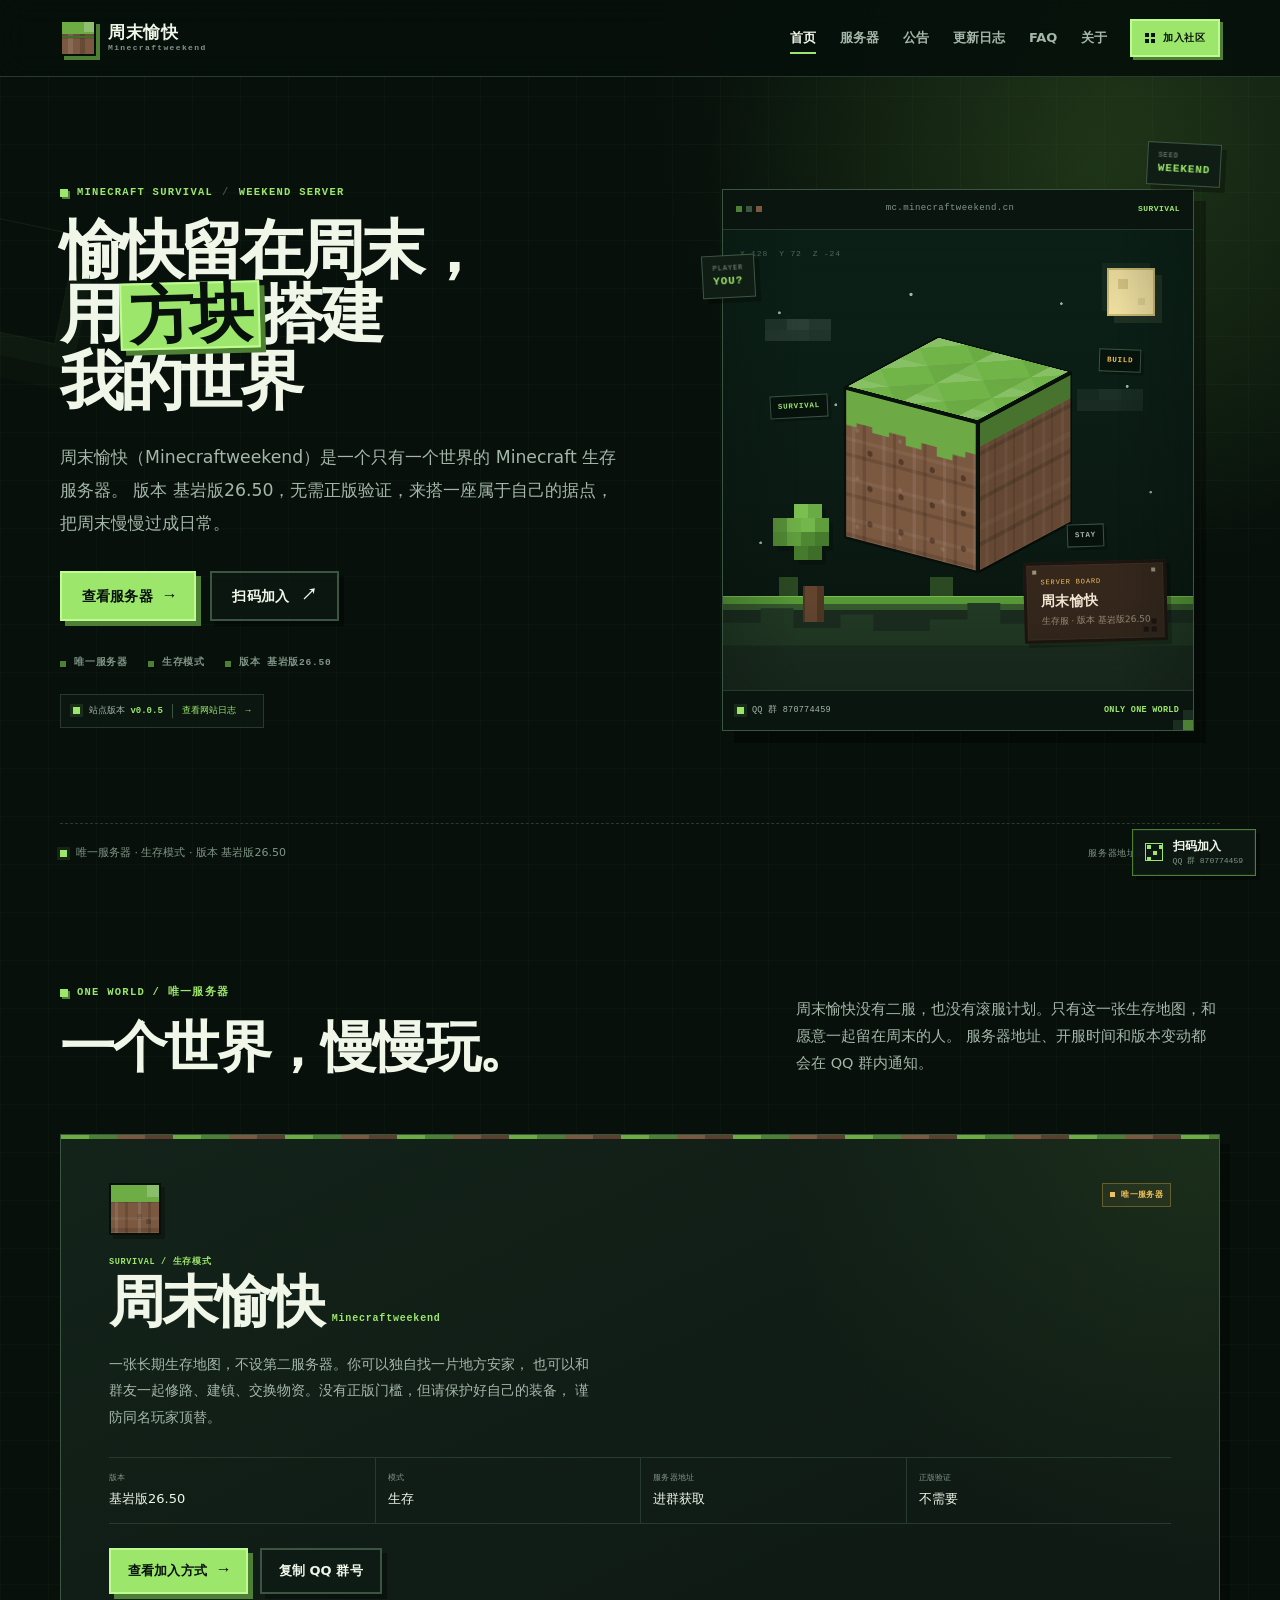
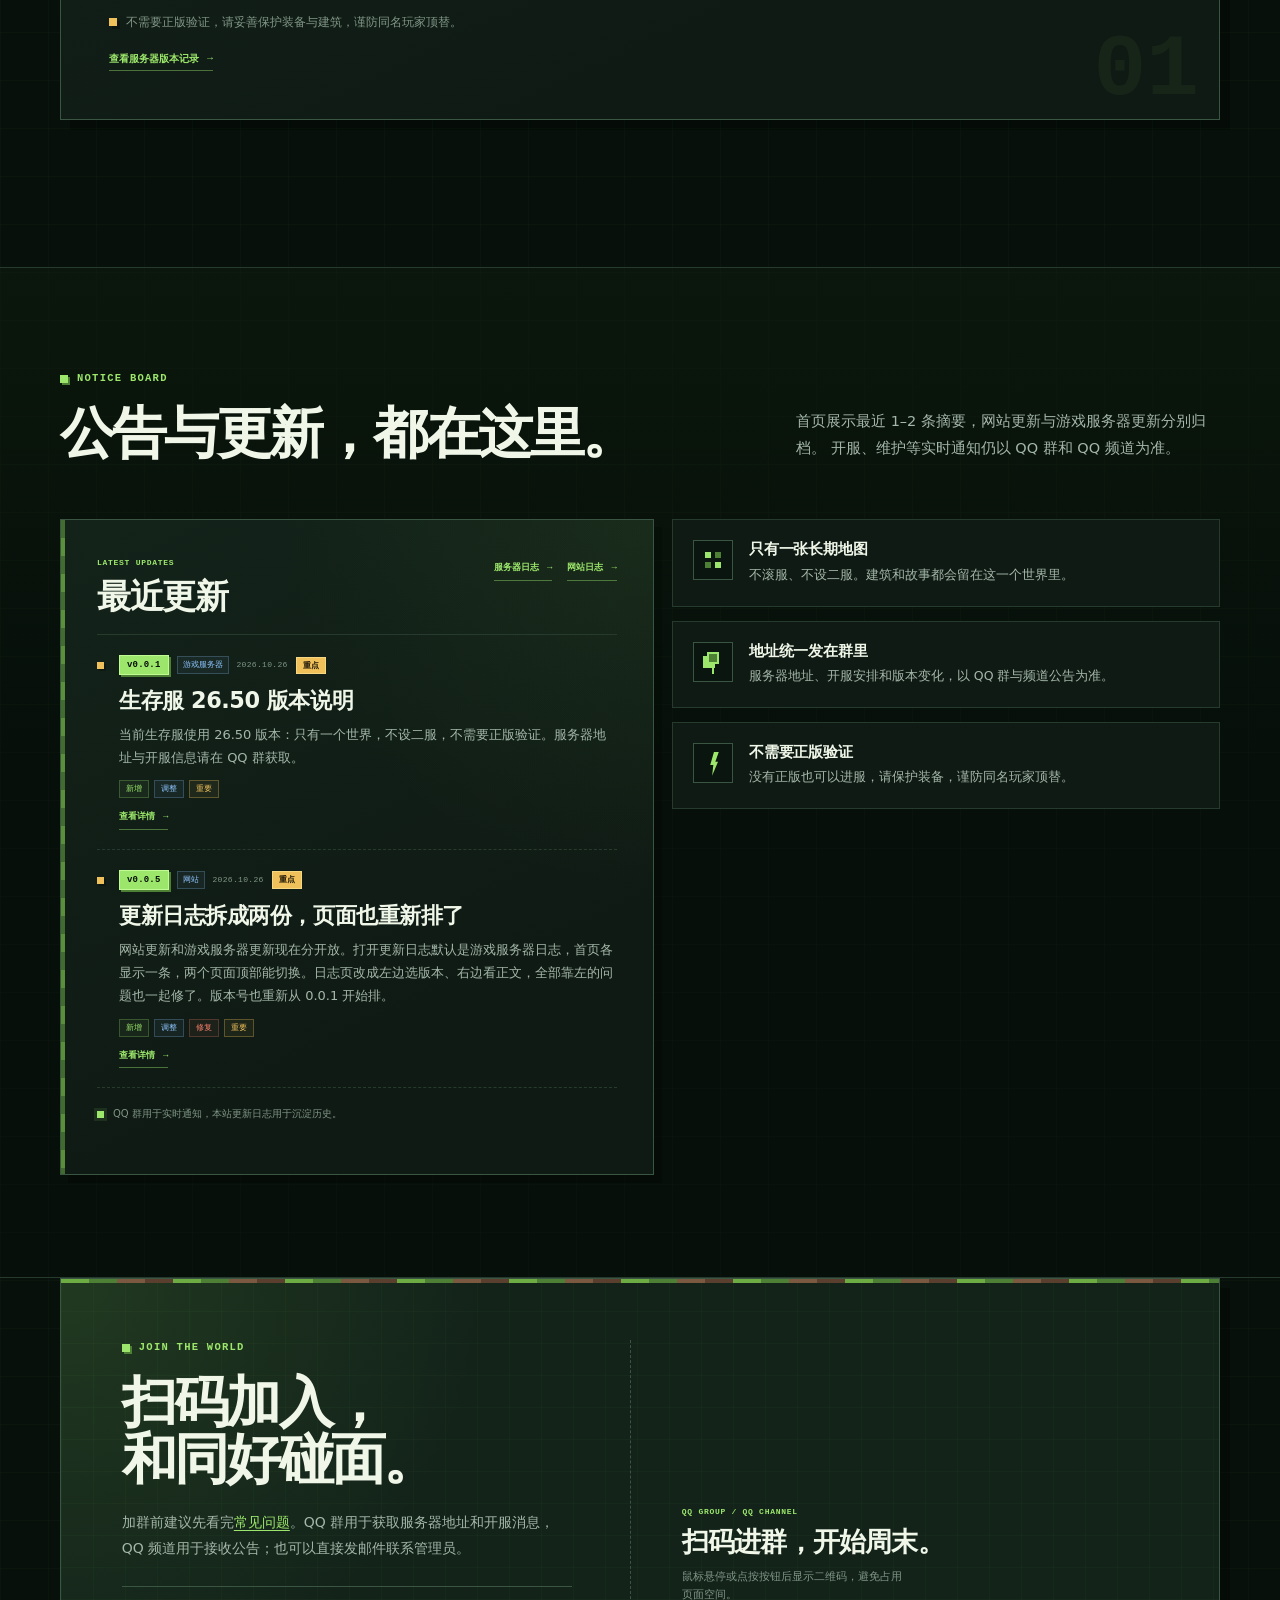
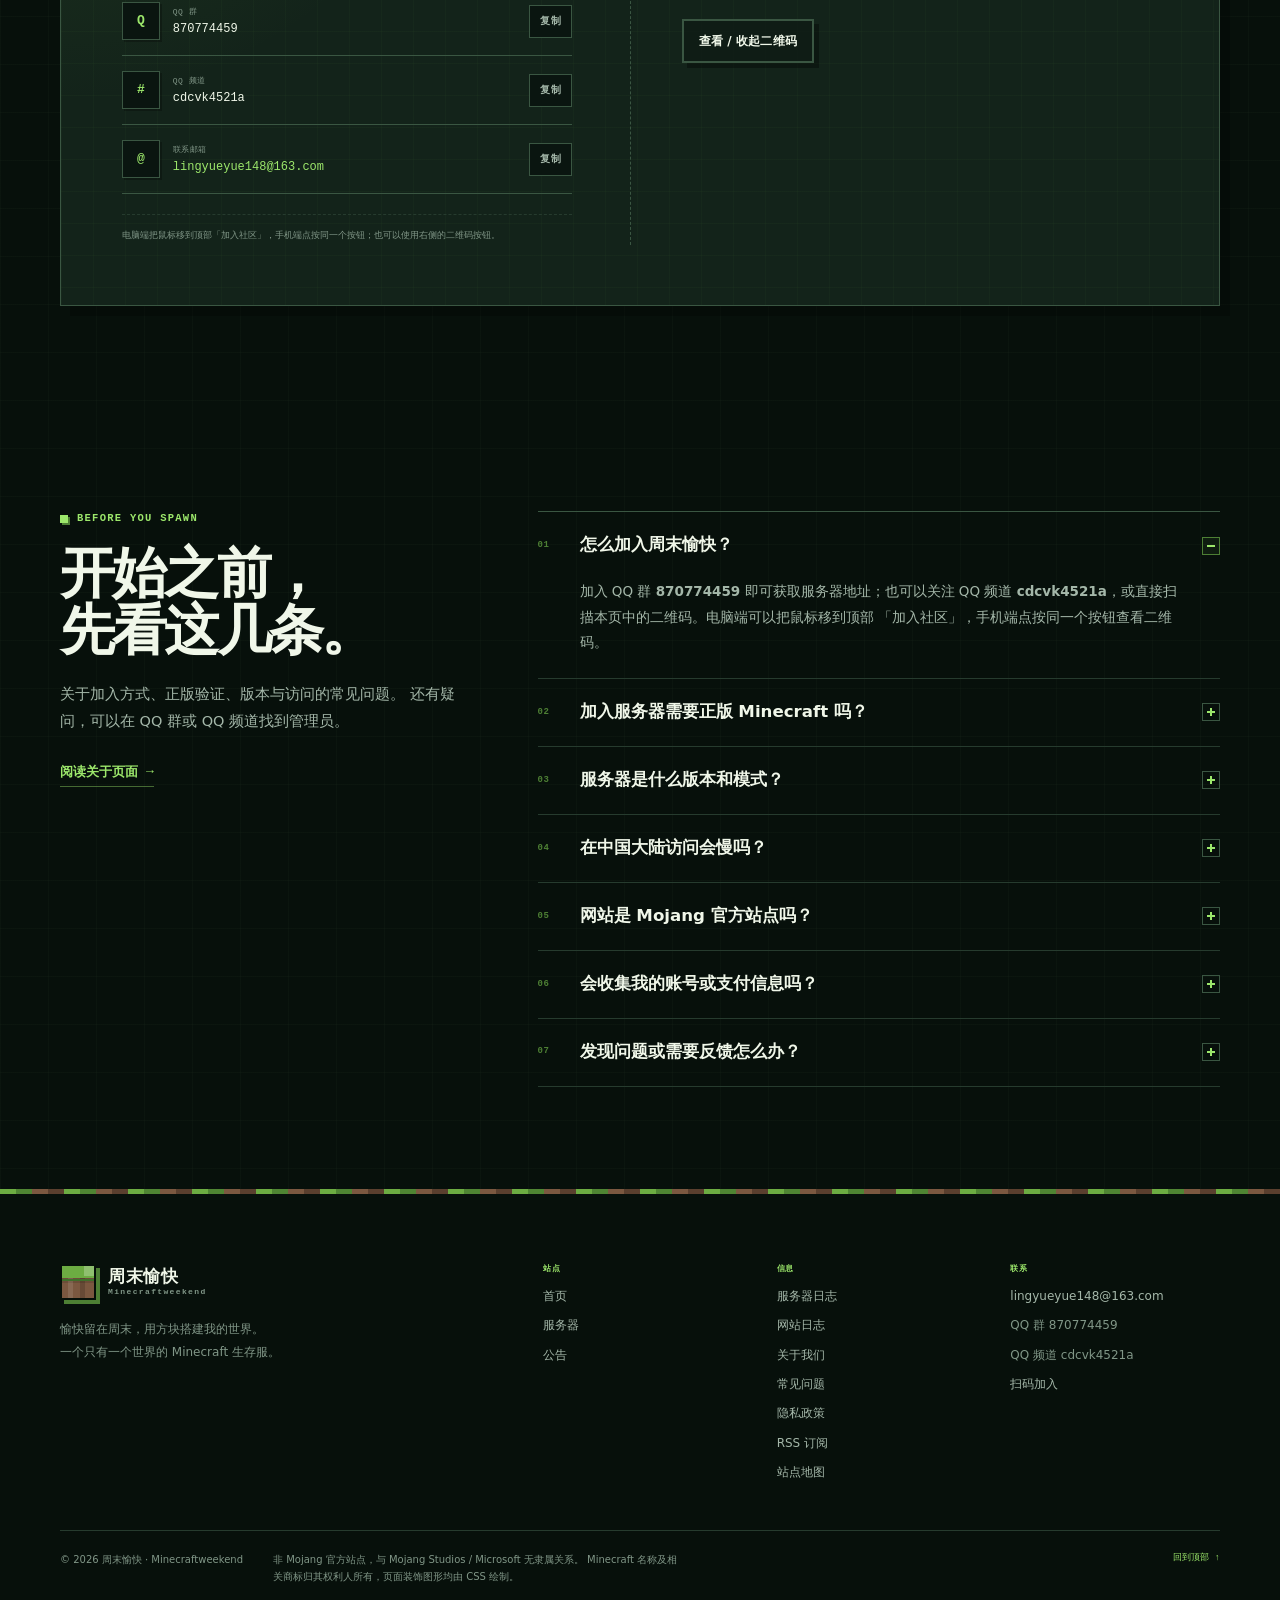
==== commit 75fade3e: "Add files via upload" ====
--- a/index.html
+++ b/index.html
@@ -4,7 +4,7 @@
   <meta charset="UTF-8">
   <meta name="viewport" content="width=device-width, initial-scale=1">
   <title>周末愉快｜Minecraftweekend 生存服务器</title>
-  <meta name="description" content="周末愉快（Minecraftweekend）是一个只有一个世界的 Minecraft 生存服务器。版本 26.50，无需正版验证；加入 QQ 群 870774459 或 QQ 频道 cdcvk4521a，扫码即可加入。站点更新与版本变更记录见更新日志。">
+  <meta name="description" content="周末愉快（Minecraftweekend）是休闲、建筑、生存、养老的 Minecraft 生存服务器。版本 基岩版26.50，无需正版验证；加入 QQ 群 870774459 或 QQ 频道 cdcvk4521a，扫码即可加入。站点更新与版本变更记录见更新日志。">
   <meta name="keywords" content="周末愉快,Minecraftweekend,Minecraft服务器,我的世界服务器,生存服务器,QQ群,QQ频道">
   <meta name="author" content="周末愉快">
   <meta name="theme-color" content="#0a120e">
@@ -14,14 +14,14 @@
   <link rel="icon" href="assets/img/favicon.svg" type="image/svg+xml">
   <link rel="alternate" type="application/rss+xml" title="周末愉快 · 网站更新" href="https://mc.minecraftweekend.cn/changelog.xml">
   <link rel="alternate" type="application/rss+xml" title="周末愉快 · 服务器更新" href="https://mc.minecraftweekend.cn/server-changelog.xml">
-  <link rel="stylesheet" href="assets/css/style.css?v=20261026-6">
+  <link rel="stylesheet" href="assets/css/style.css?v=20261026-7">
 
   <!-- Open Graph / 社交平台分享信息 -->
   <meta property="og:locale" content="zh_CN">
   <meta property="og:type" content="website">
   <meta property="og:site_name" content="周末愉快">
   <meta property="og:title" content="周末愉快｜Minecraftweekend 生存服务器">
-  <meta property="og:description" content="愉快留在周末，用方块搭建我的世界。版本 26.50 的 Minecraft 生存服，扫码加入。">
+  <meta property="og:description" content="把愉快留在周末，用方块搭建我的世界。版本 基岩版26.50 的 Minecraft 生存服，扫码加入。">
   <meta property="og:url" content="https://mc.minecraftweekend.cn/">
   <meta property="og:image" content="https://mc.minecraftweekend.cn/assets/img/og-cover.png">
   <meta property="og:image:type" content="image/png">
@@ -30,7 +30,7 @@
   <meta property="og:image:alt" content="周末愉快 Minecraftweekend 生存服务器封面">
   <meta name="twitter:card" content="summary_large_image">
   <meta name="twitter:title" content="周末愉快｜Minecraftweekend">
-  <meta name="twitter:description" content="愉快留在周末，用方块搭建我的世界。版本 26.50 的生存服，只有一个世界。">
+  <meta name="twitter:description" content="把愉快留在周末，用方块搭建我的世界。版本 基岩版26.50 的生存服，只有一个世界。">
   <meta name="twitter:image" content="https://mc.minecraftweekend.cn/assets/img/og-cover.png">
 
   <!-- 尽早标记 JS 可用，移动端导航和渐进增强样式依赖这个 class -->
@@ -69,7 +69,7 @@
         "name": "周末愉快｜Minecraftweekend 生存服务器",
         "isPartOf": { "@id": "https://mc.minecraftweekend.cn/#website" },
         "about": { "@id": "https://mc.minecraftweekend.cn/#organization" },
-        "description": "版本 26.50 的 Minecraft 生存服务器，只有一个世界。",
+        "description": "版本 基岩版26.50 的 Minecraft 生存服务器，只有一个世界。",
         "inLanguage": "zh-CN"
       },
       {
@@ -97,7 +97,7 @@
             "name": "服务器是什么版本和模式？",
             "acceptedAnswer": {
               "@type": "Answer",
-              "text": "服务器版本为 26.50，使用生存模式，并且只有一个服务器。服务器地址请在 QQ 群内获取。"
+              "text": "服务器版本为 基岩版26.50，使用生存模式，目前只有一个服务器。服务器地址请在 QQ 群内获取。"
             }
           },
           {
@@ -230,7 +230,7 @@
 
           <p class="hero-lead hero-enter">
             周末愉快（Minecraftweekend）是一个只有一个世界的 Minecraft 生存服务器。
-            版本 26.50，无需正版验证，来搭一座属于自己的据点，把周末慢慢过成日常。
+            版本 基岩版26.50，无需正版验证，来搭一座属于自己的据点，把周末慢慢过成日常。
           </p>
 
           <div class="hero-actions hero-enter">
@@ -247,7 +247,7 @@
           <ul class="hero-tags hero-enter" aria-label="服务器信息">
             <li>唯一服务器</li>
             <li>生存模式</li>
-            <li>版本 26.50</li>
+            <li>版本 基岩版26.50</li>
           </ul>
 
           <a class="hero-version-link hero-enter" href="changelog.html">
@@ -305,7 +305,7 @@
                 <span class="pixel-sign__pin"></span>
                 <span class="pixel-sign__eyebrow">SERVER BOARD</span>
                 <strong>周末愉快</strong>
-                <small>生存服 · 版本 26.50</small>
+                <small>生存服 · 版本 基岩版26.50</small>
               </div>
             </div>
 
@@ -323,7 +323,7 @@
       </div>
 
       <div class="container hero-footnote">
-        <p><span class="status-dot" aria-hidden="true"></span> 唯一服务器 · 生存模式 · 版本 26.50</p>
+        <p><span class="status-dot" aria-hidden="true"></span> 唯一服务器 · 生存模式 · 版本 基岩版26.50</p>
         <span class="mono">服务器地址请加入 QQ 群获取</span>
       </div>
     </section>
@@ -366,7 +366,7 @@
             <dl class="server-facts">
               <div>
                 <dt>版本</dt>
-                <dd>26.50</dd>
+                <dd>基岩版26.50</dd>
               </div>
               <div>
                 <dt>模式</dt>
@@ -407,7 +407,7 @@
 
         <p class="section-note reveal">
           <span class="note-mark" aria-hidden="true"></span>
-          只有这一个服务器：生存模式，版本 26.50。地址与开服安排以 QQ 群公告为准。
+          只有这一个服务器：生存模式，版本 基岩版26.50。地址与开服安排以 QQ 群公告为准。
         </p>
       </div>
     </section>
@@ -637,7 +637,7 @@
             </summary>
             <div class="faq-answer">
               <p>
-                服务器版本为 <strong>26.50</strong>，使用生存模式，并且只有一个服务器。
+                服务器版本为 <strong>基岩版26.50</strong>，使用生存模式，目前只有一个服务器。
                 服务器地址和开服安排请在 QQ 群内获取。
               </p>
             </div>
@@ -759,7 +759,7 @@
   <!-- 复制反馈的无障碍播报区 -->
   <div class="toast" role="status" aria-live="polite" aria-atomic="true" data-toast></div>
 
-  <script src="assets/js/main.js?v=20261026-6" defer></script>
-  <script src="assets/js/changelog.js?v=20261026-6" defer></script>
+  <script src="assets/js/main.js?v=20261026-7" defer></script>
+  <script src="assets/js/changelog.js?v=20261026-7" defer></script>
 </body>
 </html>
--- a/assets/css/style.css
+++ b/assets/css/style.css
@@ -3852,6 +3852,7 @@
 }
 
 .nav-join {
+  gap: 8px;
   cursor: pointer;
   -webkit-appearance: none;
   appearance: none;
@@ -3860,14 +3861,14 @@
 .nav-join__icon {
   display: block;
   flex: 0 0 auto;
-  width: 4px;
-  height: 4px;
-  margin-right: 2px;
-  background: currentColor;
-  box-shadow:
-    6px 0 0 currentColor,
-    0 6px 0 currentColor,
-    6px 6px 0 currentColor;
+  width: 10px;
+  height: 10px;
+  margin-right: 0;
+  background:
+    linear-gradient(currentColor, currentColor) 0 0 / 4px 4px no-repeat,
+    linear-gradient(currentColor, currentColor) 6px 0 / 4px 4px no-repeat,
+    linear-gradient(currentColor, currentColor) 0 6px / 4px 4px no-repeat,
+    linear-gradient(currentColor, currentColor) 6px 6px / 4px 4px no-repeat;
 }
 
 .nav-join.is-active,
@@ -4023,6 +4024,21 @@
   aspect-ratio: 1 / 1;
   object-fit: contain;
   background: #ffffff;
+}
+
+.qr-figure img[data-qq-kind] {
+  cursor: pointer;
+  touch-action: manipulation;
+  transition: filter 0.18s var(--ease);
+}
+
+.qr-figure img[data-qq-kind]:hover {
+  filter: brightness(1.035);
+}
+
+.qr-figure img[data-qq-kind]:focus-visible {
+  outline: 3px solid var(--green-bright);
+  outline-offset: 3px;
 }
 
 .qr-figure figcaption {
@@ -6072,3 +6088,656 @@
     display: none;
   }
 }
+
+/* ==========================================================================
+   27. 更新日志文章版
+   ========================================================================== */
+
+.log-head {
+  position: relative;
+  padding-block: clamp(1.8rem, 4vw, 3rem) clamp(1.9rem, 4vw, 2.8rem);
+  border-bottom: 1px solid var(--line);
+  background:
+    radial-gradient(circle at 84% 0, rgba(108, 172, 66, 0.08), transparent 28rem),
+    linear-gradient(180deg, rgba(108, 172, 66, 0.025), transparent 70%);
+}
+
+.log-head .breadcrumb {
+  margin-bottom: clamp(1.3rem, 3vw, 2rem);
+}
+
+.log-head__top {
+  display: flex;
+  flex-wrap: wrap;
+  align-items: flex-end;
+  justify-content: space-between;
+  gap: 26px;
+}
+
+.log-head__copy {
+  max-width: 620px;
+}
+
+.log-head__title {
+  margin: 0;
+  font-size: clamp(2.25rem, 4.6vw, 3.65rem);
+  font-weight: 900;
+  line-height: 1.04;
+  letter-spacing: -0.055em;
+}
+
+.log-head__desc {
+  max-width: 62ch;
+  margin: 14px 0 0;
+  color: var(--muted);
+  font-size: 14px;
+  line-height: 1.85;
+  text-wrap: pretty;
+}
+
+.log-head__meta {
+  display: flex;
+  flex-wrap: wrap;
+  align-items: center;
+  gap: 7px;
+  margin: 12px 0 0;
+  color: var(--muted-2);
+  font-family: var(--font-mono);
+  font-size: 9px;
+  line-height: 1.6;
+}
+
+.log-head__meta a {
+  color: var(--green);
+  text-decoration: none;
+}
+
+.log-head__meta a:hover {
+  color: var(--green-bright);
+}
+
+.log-head .changelog-switch {
+  flex: 0 0 auto;
+  flex-wrap: nowrap;
+  gap: 5px;
+  margin: 0;
+}
+
+.log-head .changelog-switch__item {
+  flex-direction: row;
+  align-items: center;
+  gap: 7px;
+  min-width: 0;
+  padding: 9px 12px;
+  font-size: 11px;
+}
+
+.log-head .changelog-switch__eyebrow {
+  font-size: 6px;
+}
+
+.log-body {
+  padding-top: clamp(2.1rem, 4.5vw, 3.6rem);
+}
+
+.log-layout {
+  display: grid;
+  grid-template-columns: 250px minmax(0, 760px);
+  gap: clamp(2rem, 4vw, 3.5rem);
+  align-items: start;
+  justify-content: center;
+}
+
+.log-sidebar {
+  position: sticky;
+  top: calc(var(--header-height) + 22px);
+  max-height: calc(100vh - var(--header-height) - 40px);
+  padding-right: 18px;
+  overflow-y: auto;
+  border-right: 1px dashed var(--line);
+  scrollbar-width: thin;
+}
+
+.log-sidebar__head {
+  display: flex;
+  align-items: baseline;
+  justify-content: space-between;
+  gap: 8px;
+  padding-bottom: 12px;
+  border-bottom: 1px solid var(--line-strong);
+}
+
+.log-sidebar__head h2 {
+  margin: 0;
+  font-size: 1.05rem;
+  letter-spacing: -0.02em;
+}
+
+.log-sidebar__count {
+  color: var(--muted-2);
+  font-family: var(--font-mono);
+  font-size: 8px;
+  white-space: nowrap;
+}
+
+.log-filters {
+  display: flex;
+  flex-wrap: wrap;
+  gap: 5px;
+  margin-top: 12px;
+}
+
+.log-filters .filter-chip {
+  min-height: 28px;
+  padding: 3px 7px;
+  font-size: 9.5px;
+}
+
+.log-index {
+  display: grid;
+  gap: 1px;
+  margin-top: 14px;
+}
+
+.log-index__year {
+  margin: 14px 0 4px;
+  color: var(--green);
+  font-family: var(--font-mono);
+  font-size: 8px;
+  font-weight: 700;
+  letter-spacing: 0.12em;
+}
+
+.log-index__year:first-child {
+  margin-top: 0;
+}
+
+.log-index__item {
+  display: block;
+  padding: 9px 10px 9px 12px;
+  color: inherit;
+  border-left: 2px solid transparent;
+  text-decoration: none;
+  transition:
+    color 0.18s var(--ease),
+    background-color 0.18s var(--ease),
+    border-color 0.18s var(--ease);
+}
+
+.log-index__item:hover {
+  background: rgba(255, 255, 255, 0.025);
+  border-left-color: var(--line-strong);
+}
+
+.log-index__item.is-active {
+  background: var(--surface-2);
+  border-left-color: var(--green);
+}
+
+.log-index__meta {
+  display: flex;
+  align-items: center;
+  gap: 7px;
+  margin-bottom: 4px;
+}
+
+.log-index__version {
+  color: var(--green);
+  font-family: var(--font-mono);
+  font-size: 8px;
+  font-weight: 700;
+  line-height: 1.4;
+}
+
+.log-index__date {
+  color: var(--muted-2);
+  font-family: var(--font-mono);
+  font-size: 8px;
+  line-height: 1.4;
+}
+
+.log-index__dot {
+  display: block;
+  width: 5px;
+  height: 5px;
+  margin-left: auto;
+  background: var(--green-bright);
+  box-shadow: 0 0 0 2px rgba(192, 250, 146, 0.1);
+}
+
+.log-index__title {
+  display: block;
+  color: var(--muted);
+  font-size: 12px;
+  line-height: 1.55;
+}
+
+.log-index__item.is-active .log-index__title {
+  color: var(--text);
+}
+
+.log-index__empty {
+  margin: 14px 0;
+  color: var(--muted-2);
+  font-size: 11px;
+  line-height: 1.7;
+}
+
+.log-sidebar__foot {
+  display: flex;
+  flex-wrap: wrap;
+  align-items: center;
+  justify-content: space-between;
+  gap: 8px;
+  margin-top: 16px;
+  padding-top: 12px;
+  color: var(--muted-2);
+  border-top: 1px solid var(--line);
+  font-family: var(--font-mono);
+  font-size: 8px;
+  line-height: 1.6;
+}
+
+.log-sidebar__hint {
+  margin: 12px 0 0;
+  color: var(--muted-2);
+  font-size: 9px;
+  line-height: 1.7;
+}
+
+.log-main {
+  min-width: 0;
+  max-width: 760px;
+}
+
+.log-main .changelog-loading,
+.log-main .changelog-error,
+.log-main .changelog-empty {
+  margin: 0;
+}
+
+.log-article {
+  scroll-margin-top: 96px;
+  padding-bottom: 16px;
+}
+
+.log-article__meta {
+  display: flex;
+  flex-wrap: wrap;
+  align-items: center;
+  gap: 10px;
+  margin-bottom: 14px;
+}
+
+.log-article__date {
+  color: var(--muted-2);
+  font-family: var(--font-mono);
+  font-size: 9px;
+  line-height: 1.6;
+}
+
+.log-article__title {
+  margin: 0 0 14px;
+  font-size: clamp(1.95rem, 3.8vw, 3.05rem);
+  font-weight: 900;
+  line-height: 1.14;
+  letter-spacing: -0.045em;
+}
+
+.log-article__summary {
+  max-width: 72ch;
+  margin: 0;
+  color: var(--muted);
+  font-size: 14.5px;
+  line-height: 1.85;
+  text-wrap: pretty;
+}
+
+.log-tip {
+  display: flex;
+  flex-wrap: wrap;
+  align-items: baseline;
+  gap: 8px;
+  margin: 22px 0 0;
+  padding: 12px 14px;
+  color: var(--muted);
+  background:
+    linear-gradient(90deg, rgba(156, 231, 107, 0.07), transparent 58%),
+    var(--surface);
+  border-left: 3px solid var(--green);
+  font-size: 12px;
+  line-height: 1.8;
+}
+
+.log-tip__label {
+  flex: 0 0 auto;
+  color: var(--green);
+  font-family: var(--font-mono);
+  font-size: 8px;
+  font-weight: 700;
+  letter-spacing: 0.08em;
+}
+
+.log-tip strong {
+  color: var(--text);
+  font-weight: 700;
+}
+
+.log-section {
+  margin-top: 26px;
+  padding-top: 20px;
+  border-top: 1px dashed var(--line);
+}
+
+.log-section__title {
+  display: flex;
+  align-items: center;
+  gap: 9px;
+  margin: 0 0 12px;
+  font-size: 1.05rem;
+  font-weight: 800;
+  letter-spacing: 0;
+}
+
+.log-section__mark {
+  display: block;
+  flex: 0 0 auto;
+  width: 7px;
+  height: 7px;
+  background: var(--section-color, var(--green));
+  box-shadow: 2px 2px 0 rgba(0, 0, 0, 0.3);
+}
+
+.log-section--new {
+  --section-color: var(--green);
+}
+
+.log-section--adjust {
+  --section-color: var(--blue);
+}
+
+.log-section--fix {
+  --section-color: var(--red);
+}
+
+.log-section--important {
+  --section-color: var(--amber);
+}
+
+.log-change-list {
+  display: grid;
+  gap: 9px;
+  margin: 0;
+  padding: 0;
+  list-style: none;
+}
+
+.log-change {
+  display: grid;
+  grid-template-columns: auto minmax(0, 1fr);
+  gap: 6px;
+  align-items: start;
+  color: var(--muted);
+  font-size: 13.5px;
+  line-height: 1.85;
+}
+
+.log-change__type {
+  display: inline;
+  padding: 0;
+  margin: 0;
+  color: var(--green);
+  background: none;
+  border: 0;
+  font-family: inherit;
+  font-size: inherit;
+  font-weight: 800;
+  line-height: inherit;
+  white-space: nowrap;
+}
+
+.log-change__type::after {
+  content: "：";
+  color: var(--muted-2);
+  font-weight: 400;
+}
+
+.log-change__type.tag-chip--new {
+  color: var(--green);
+}
+
+.log-change__type.tag-chip--adjust {
+  color: var(--blue);
+}
+
+.log-change__type.tag-chip--fix {
+  color: var(--red);
+}
+
+.log-change__type.tag-chip--important {
+  color: var(--amber);
+}
+
+.log-change__text {
+  display: block;
+  max-width: 72ch;
+  min-width: 0;
+}
+
+.log-tags {
+  display: flex;
+  flex-wrap: wrap;
+  align-items: center;
+  gap: 6px;
+  margin-top: 24px;
+  padding-top: 14px;
+  border-top: 1px solid var(--line);
+}
+
+.log-tags__label {
+  margin-right: 2px;
+  color: var(--muted-2);
+  font-family: var(--font-mono);
+  font-size: 8px;
+  letter-spacing: 0.08em;
+}
+
+.log-pager {
+  display: grid;
+  grid-template-columns: repeat(2, minmax(0, 1fr));
+  gap: 10px;
+  margin-top: 26px;
+  padding-top: 16px;
+  border-top: 1px solid var(--line-strong);
+}
+
+.log-pager__link {
+  display: block;
+  min-width: 0;
+  padding: 12px;
+  background: rgba(15, 26, 20, 0.6);
+  border: 1px solid var(--line);
+  text-decoration: none;
+  transition:
+    background-color 0.18s var(--ease),
+    border-color 0.18s var(--ease);
+}
+
+.log-pager__link:hover {
+  background: var(--surface-2);
+  border-color: var(--green-deep);
+}
+
+.log-pager__link--next {
+  grid-column: 2;
+  text-align: right;
+}
+
+.log-pager__label {
+  display: block;
+  margin-bottom: 5px;
+  color: var(--green);
+  font-family: var(--font-mono);
+  font-size: 8px;
+  line-height: 1.5;
+}
+
+.log-pager__title {
+  display: block;
+  overflow: hidden;
+  color: var(--text);
+  font-size: 12px;
+  font-weight: 600;
+  line-height: 1.55;
+  text-overflow: ellipsis;
+}
+
+@media (max-width: 980px) {
+  .log-head__top {
+    align-items: flex-start;
+    flex-direction: column;
+    gap: 18px;
+  }
+
+  .log-head__title {
+    font-size: clamp(2.1rem, 6vw, 3rem);
+  }
+
+  .log-head .changelog-switch {
+    flex-wrap: wrap;
+  }
+
+  .log-layout {
+    grid-template-columns: minmax(0, 1fr);
+    width: min(calc(100% - 2rem), 820px);
+    gap: 1.8rem;
+    margin-inline: auto;
+  }
+
+  .log-sidebar {
+    position: static;
+    max-height: none;
+    padding-right: 0;
+    padding-bottom: 16px;
+    overflow: visible;
+    border-right: 0;
+    border-bottom: 1px dashed var(--line);
+  }
+
+  .log-index {
+    max-height: 280px;
+    padding-right: 6px;
+    overflow-y: auto;
+    scrollbar-width: thin;
+  }
+
+  .log-main {
+    width: 100%;
+    margin-inline: auto;
+  }
+
+  .log-sidebar__hint {
+    display: none;
+  }
+}
+
+@media (max-width: 660px) {
+  .log-head {
+    padding-block: 1.5rem 1.7rem;
+  }
+
+  .log-head__title {
+    font-size: clamp(1.9rem, 8vw, 2.45rem);
+  }
+
+  .log-head__desc {
+    font-size: 13px;
+  }
+
+  .log-head .changelog-switch {
+    display: grid;
+    grid-template-columns: repeat(2, minmax(0, 1fr));
+    width: 100%;
+  }
+
+  .log-head .changelog-switch__item {
+    justify-content: center;
+    padding: 8px 7px;
+    font-size: 10px;
+  }
+
+  .log-head .changelog-switch__eyebrow {
+    display: none;
+  }
+
+  .log-layout {
+    width: calc(100% - 2rem);
+    gap: 1.4rem;
+  }
+
+  .log-index {
+    max-height: 300px;
+  }
+
+  .log-index__item {
+    padding-block: 8px;
+  }
+
+  .log-index__title {
+    font-size: 11.5px;
+  }
+
+  .log-sidebar__foot {
+    font-size: 8px;
+  }
+
+  .log-article__title {
+    font-size: clamp(1.65rem, 7.2vw, 2.15rem);
+  }
+
+  .log-article__summary {
+    font-size: 13.5px;
+  }
+
+  .log-tip {
+    flex-direction: column;
+    align-items: flex-start;
+    gap: 3px;
+  }
+
+  .log-change {
+    font-size: 13px;
+  }
+
+  .log-pager {
+    grid-template-columns: minmax(0, 1fr);
+  }
+
+  .log-pager__link--next {
+    grid-column: 1;
+    text-align: left;
+  }
+}
+
+@media (max-width: 460px) {
+  .log-head__title {
+    font-size: 1.85rem;
+  }
+
+  .log-head__meta {
+    font-size: 8px;
+  }
+
+  .log-article__title {
+    font-size: 1.55rem;
+  }
+
+  .log-section__title {
+    font-size: 0.98rem;
+  }
+
+  .log-change {
+    font-size: 12.5px;
+    line-height: 1.8;
+  }
+}
